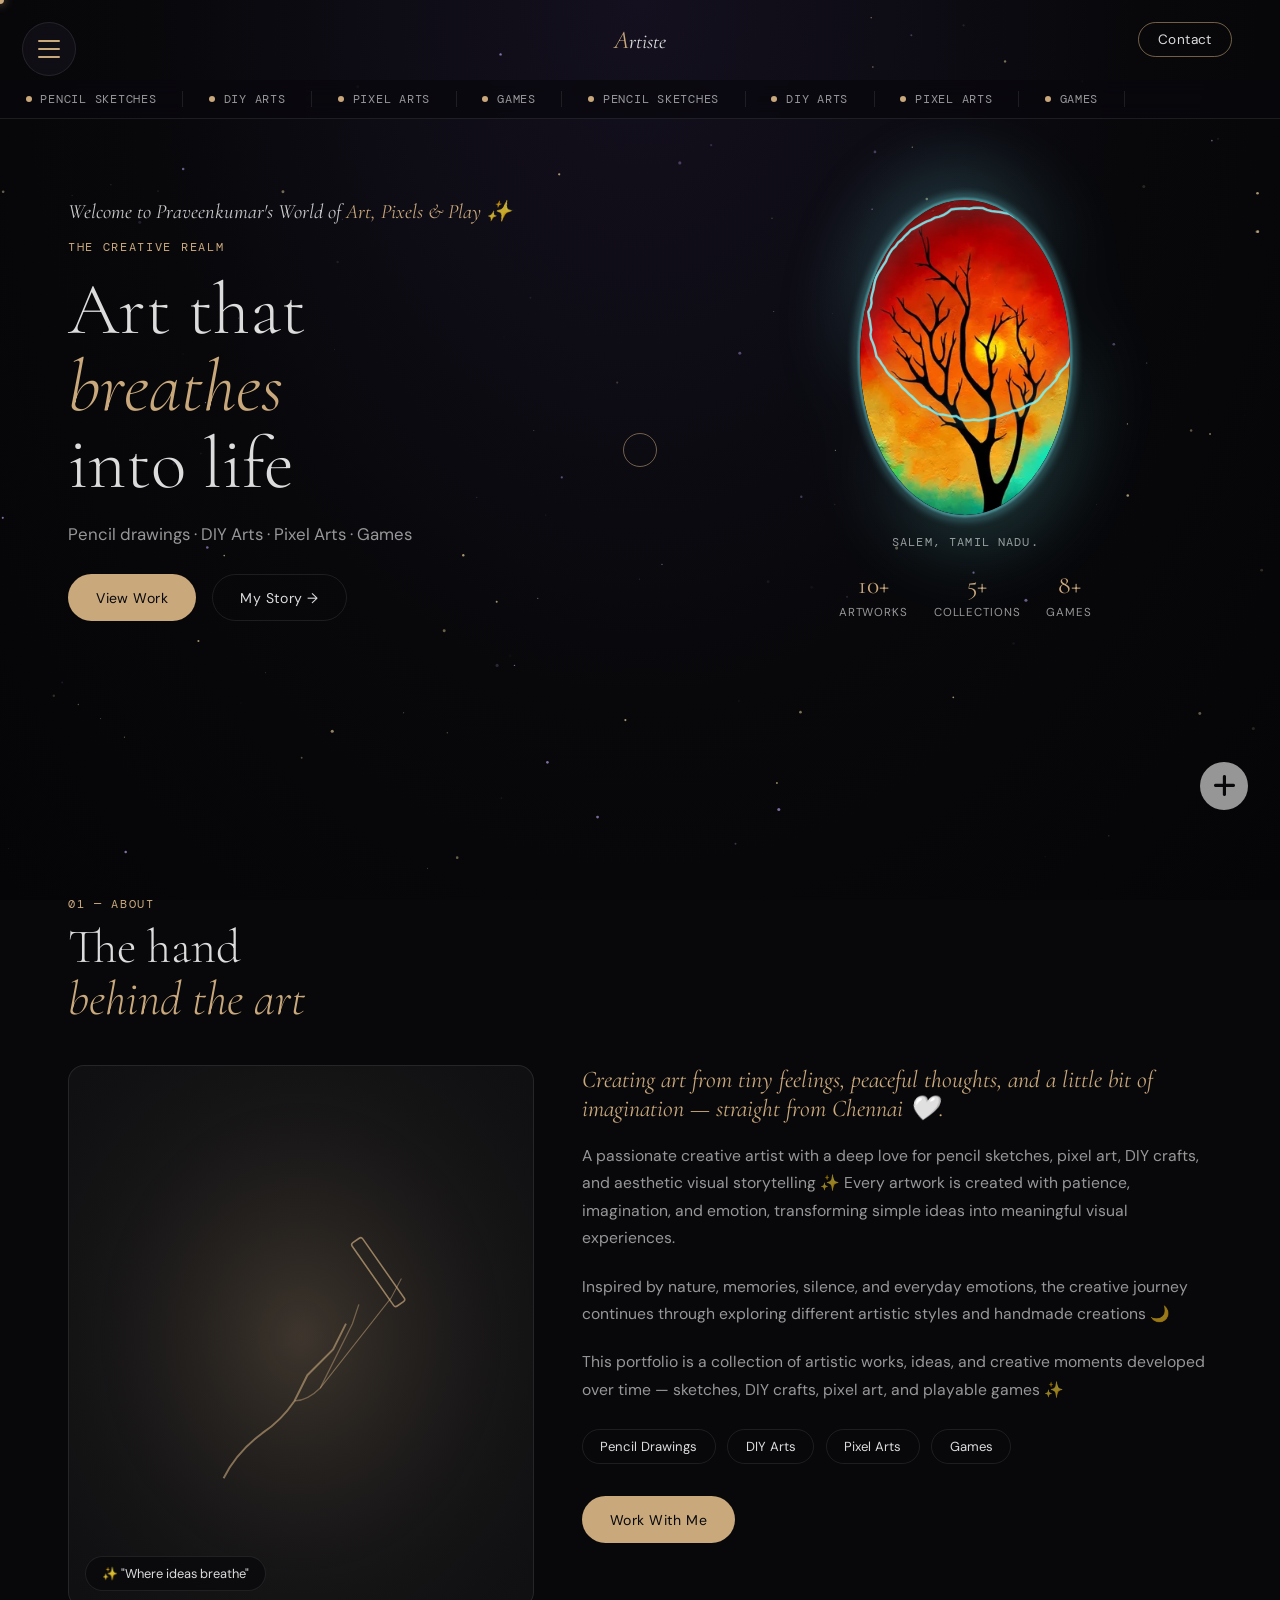
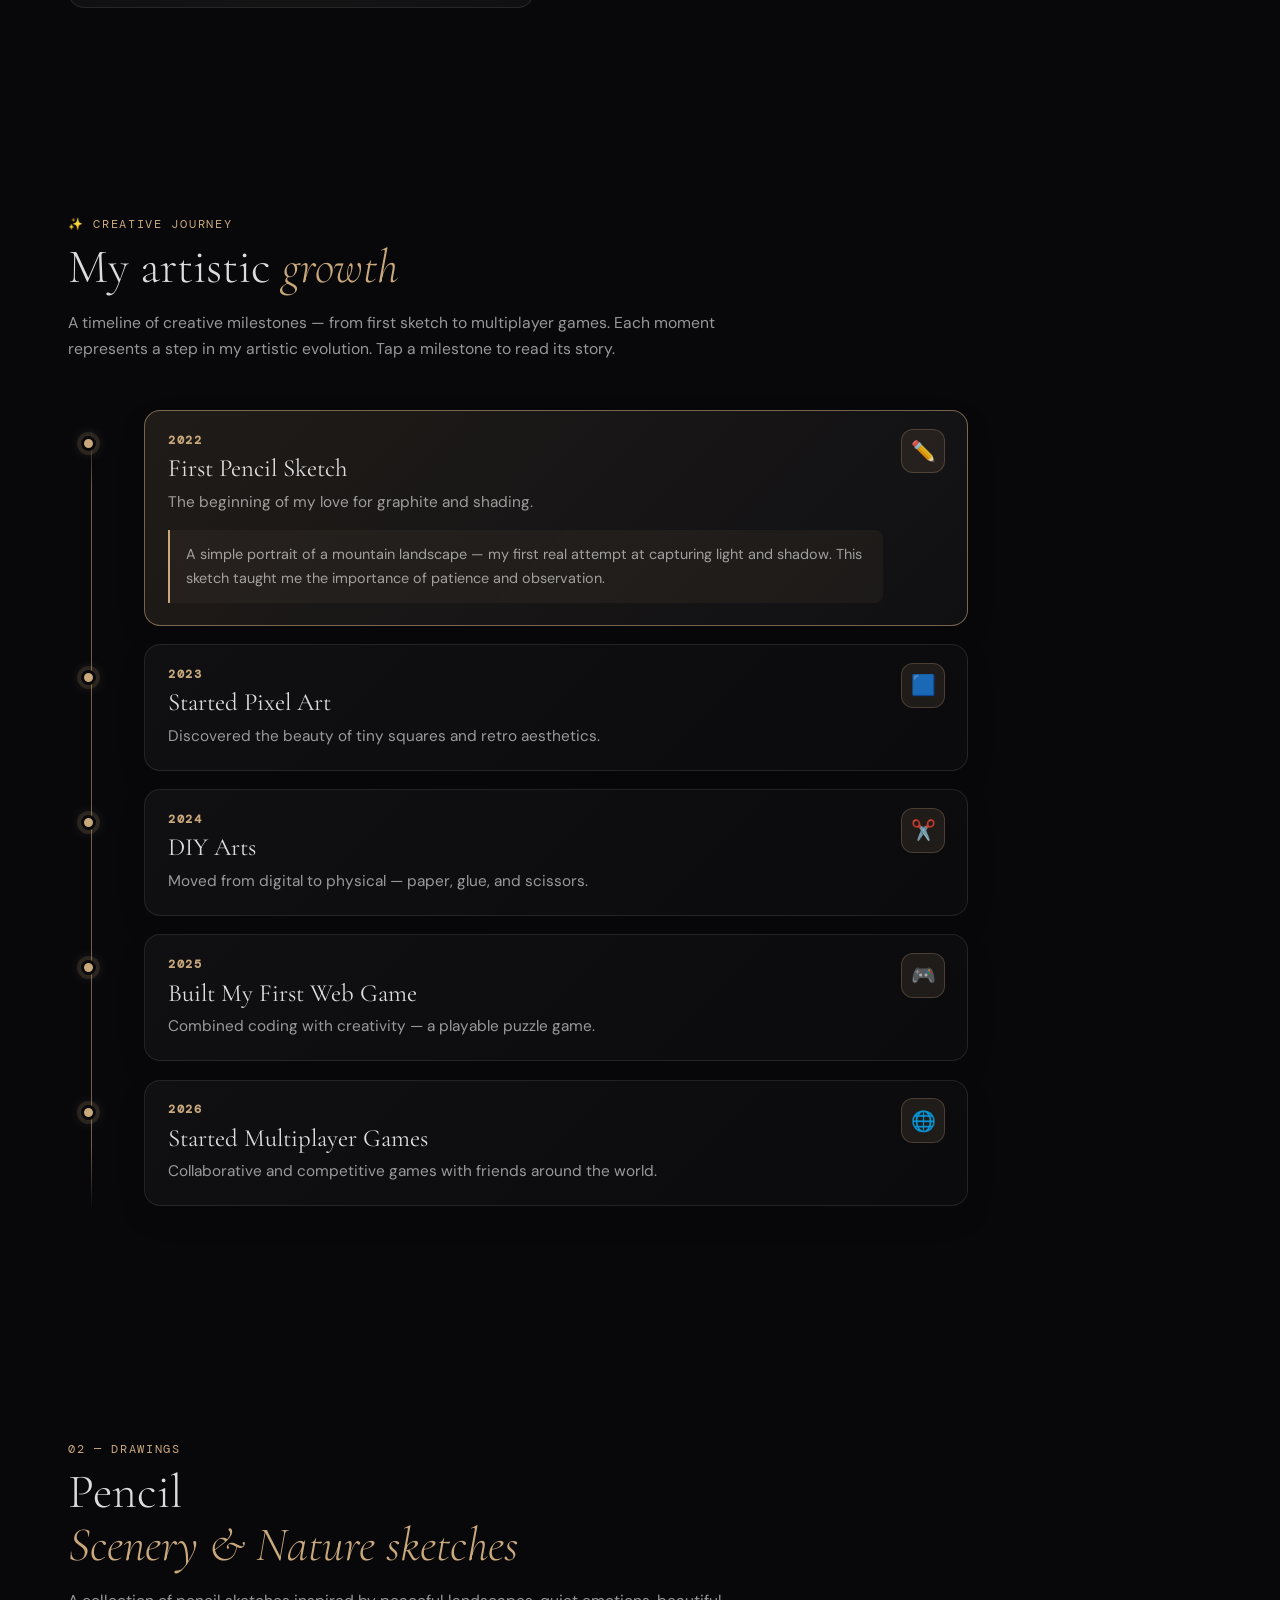
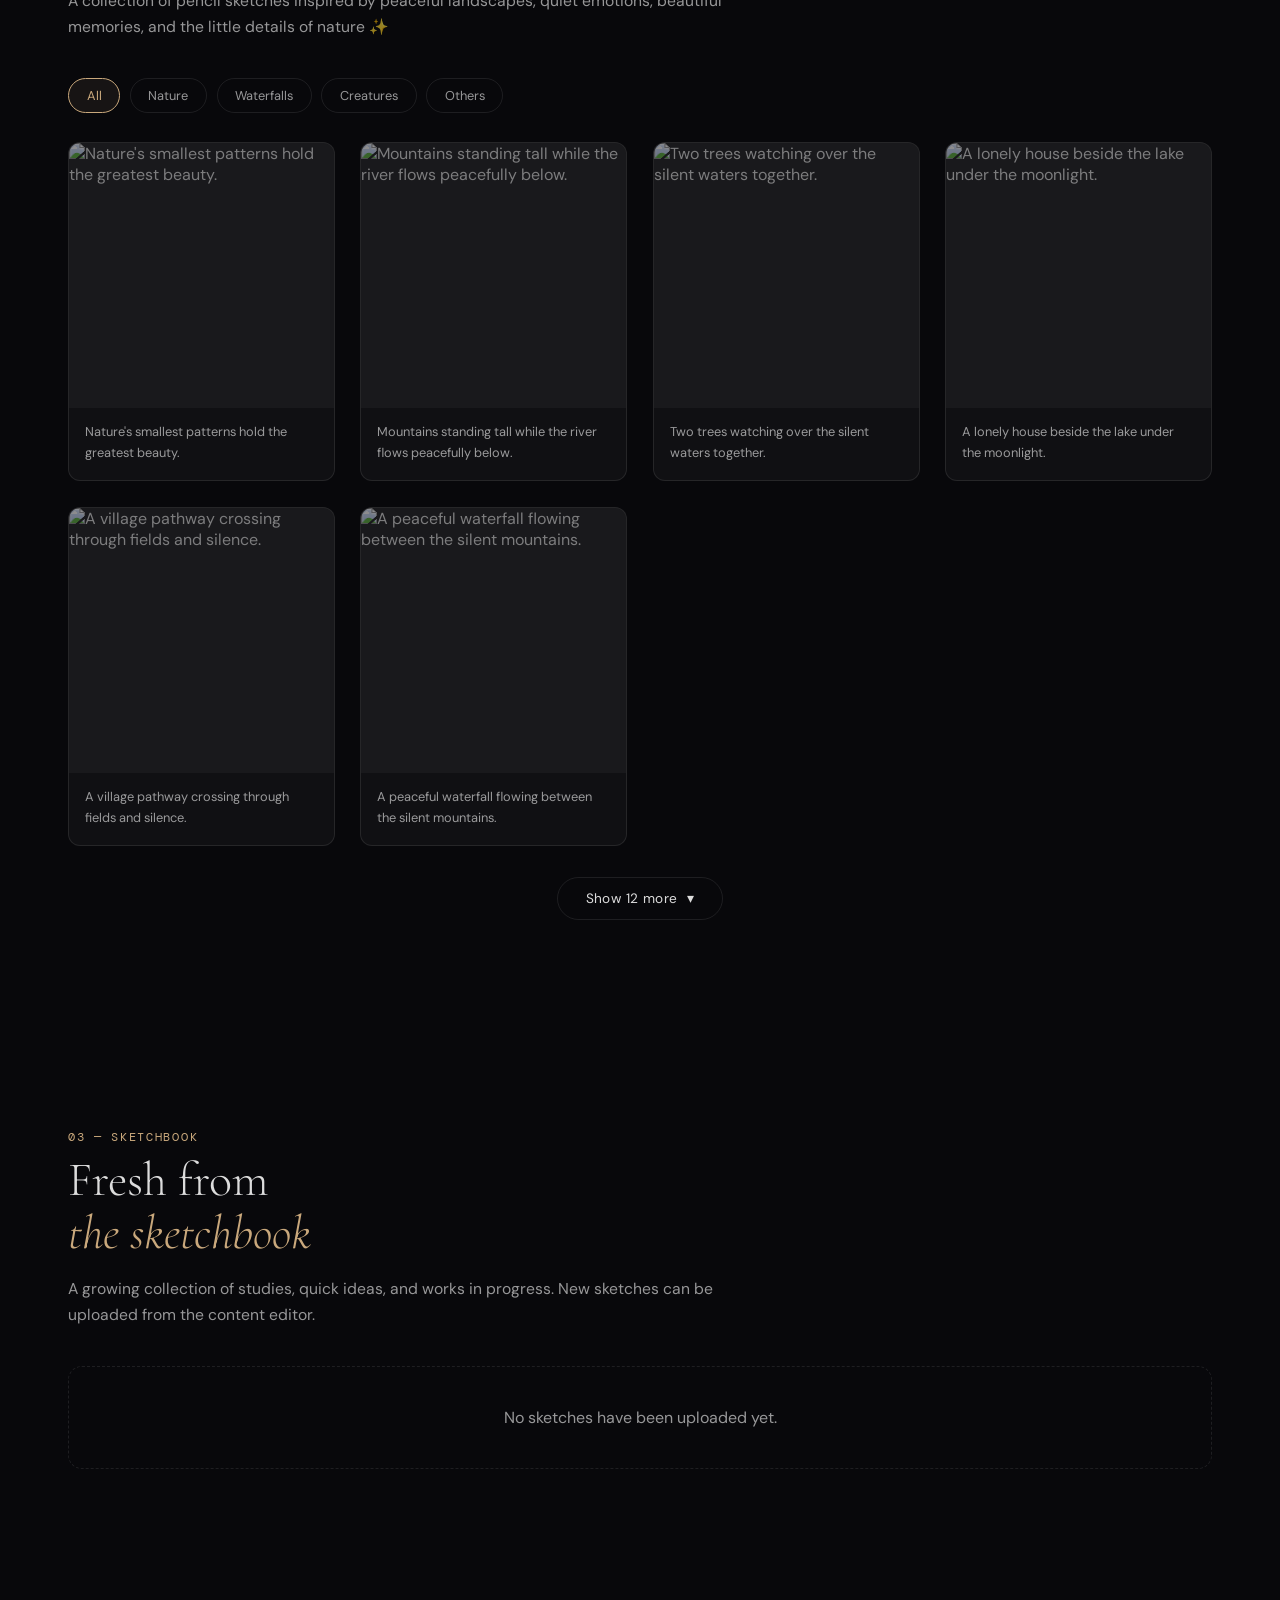
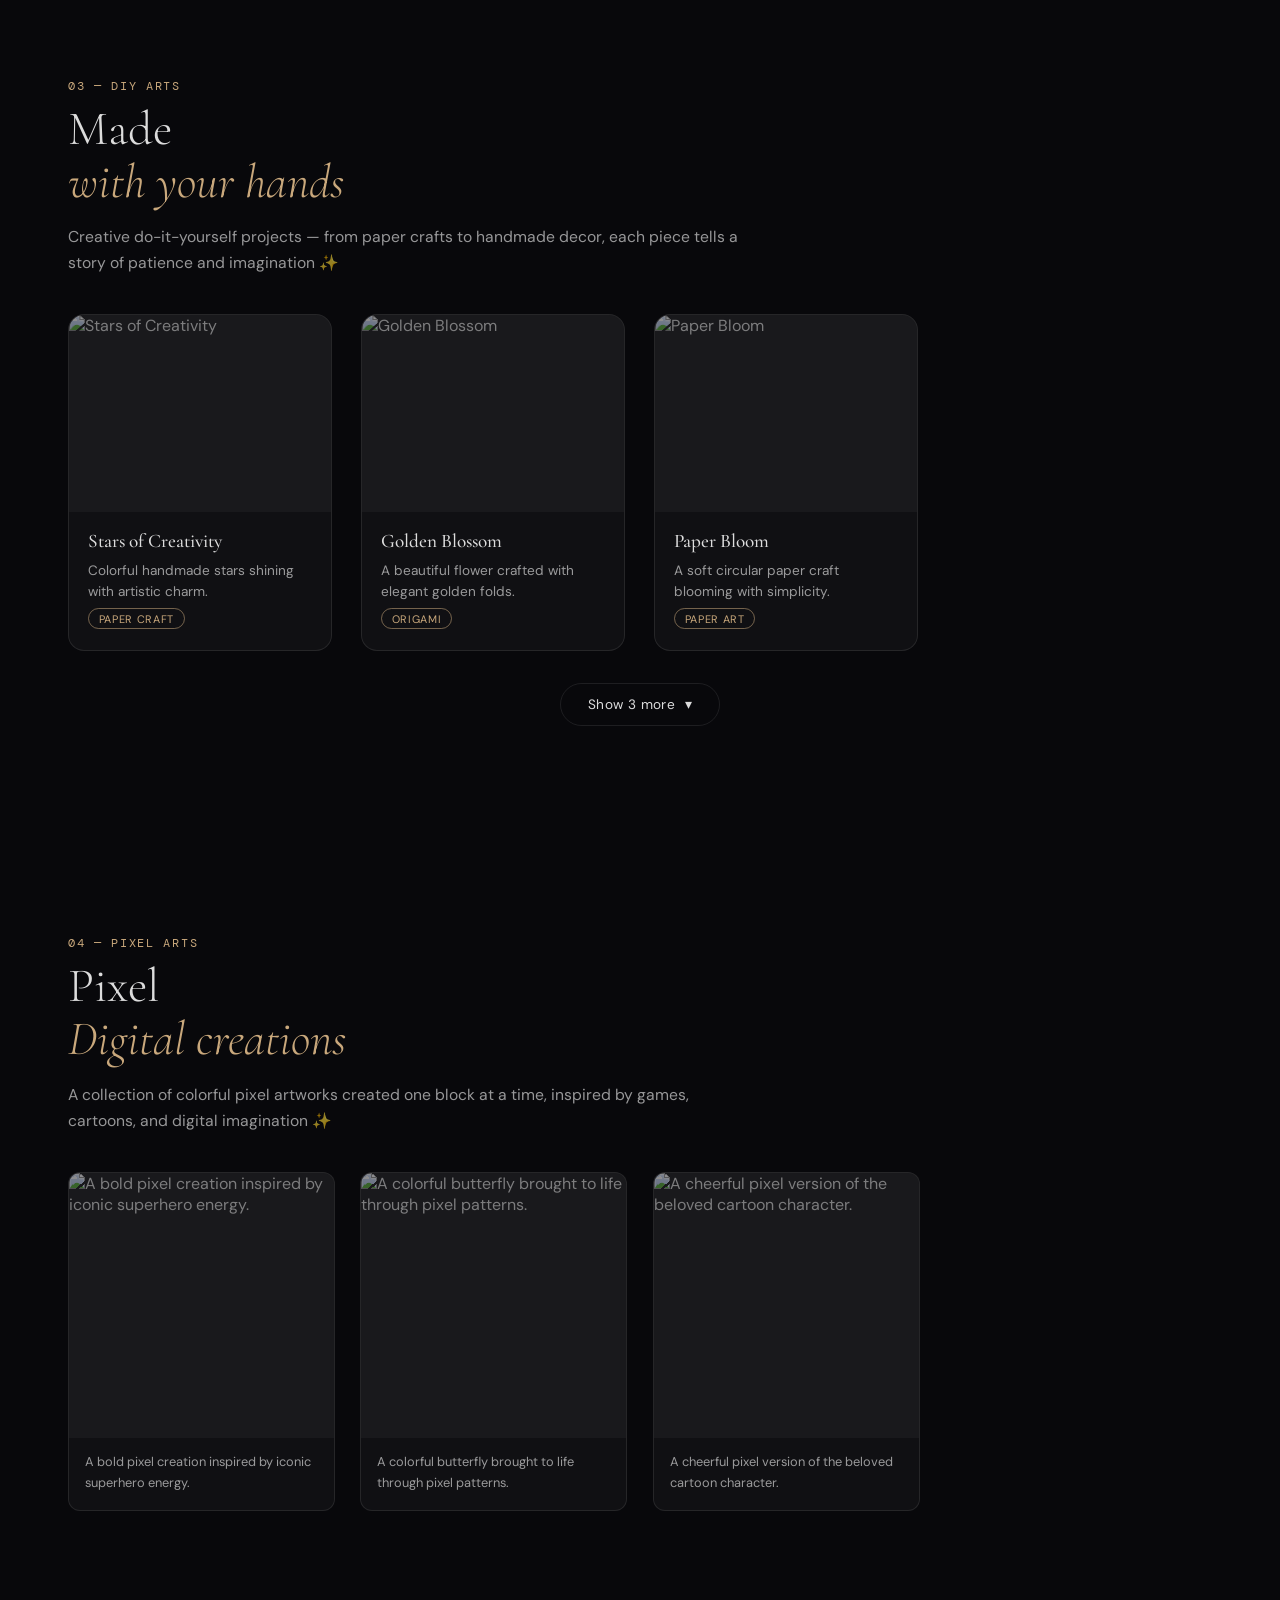
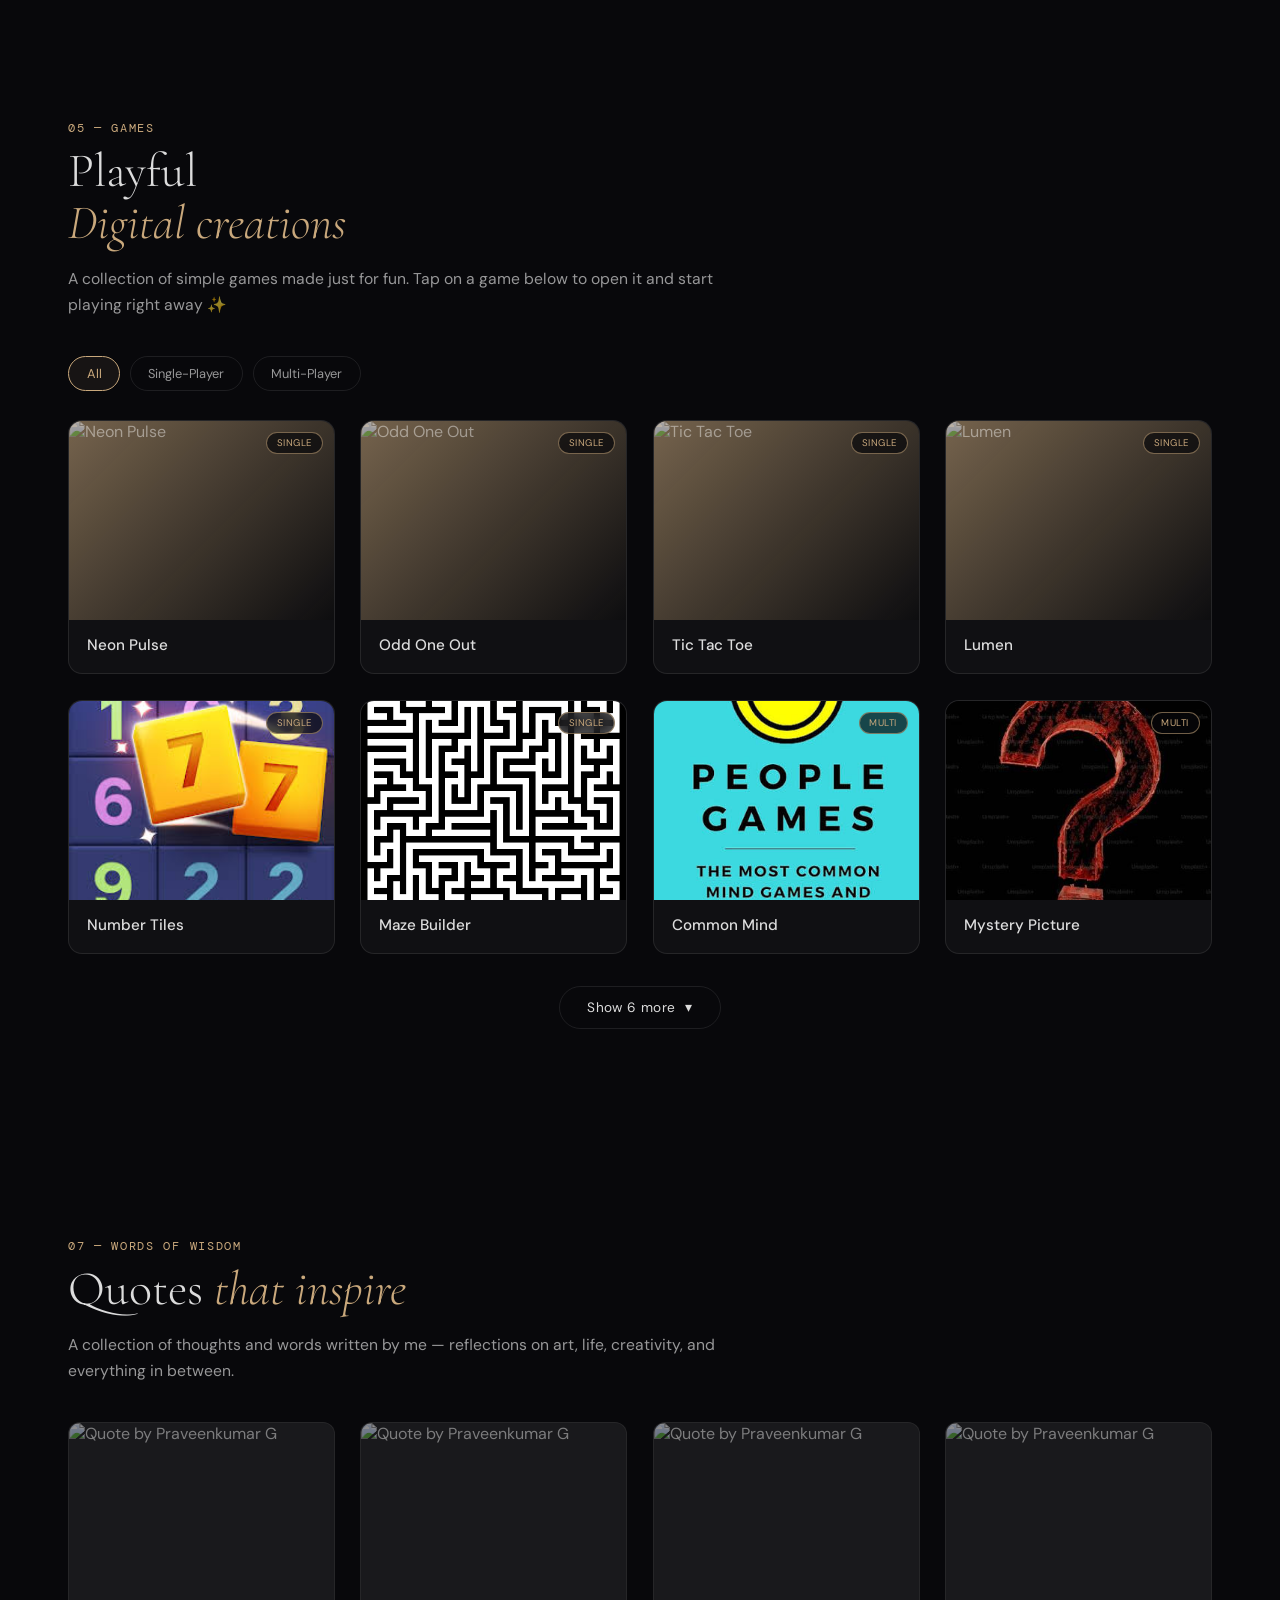
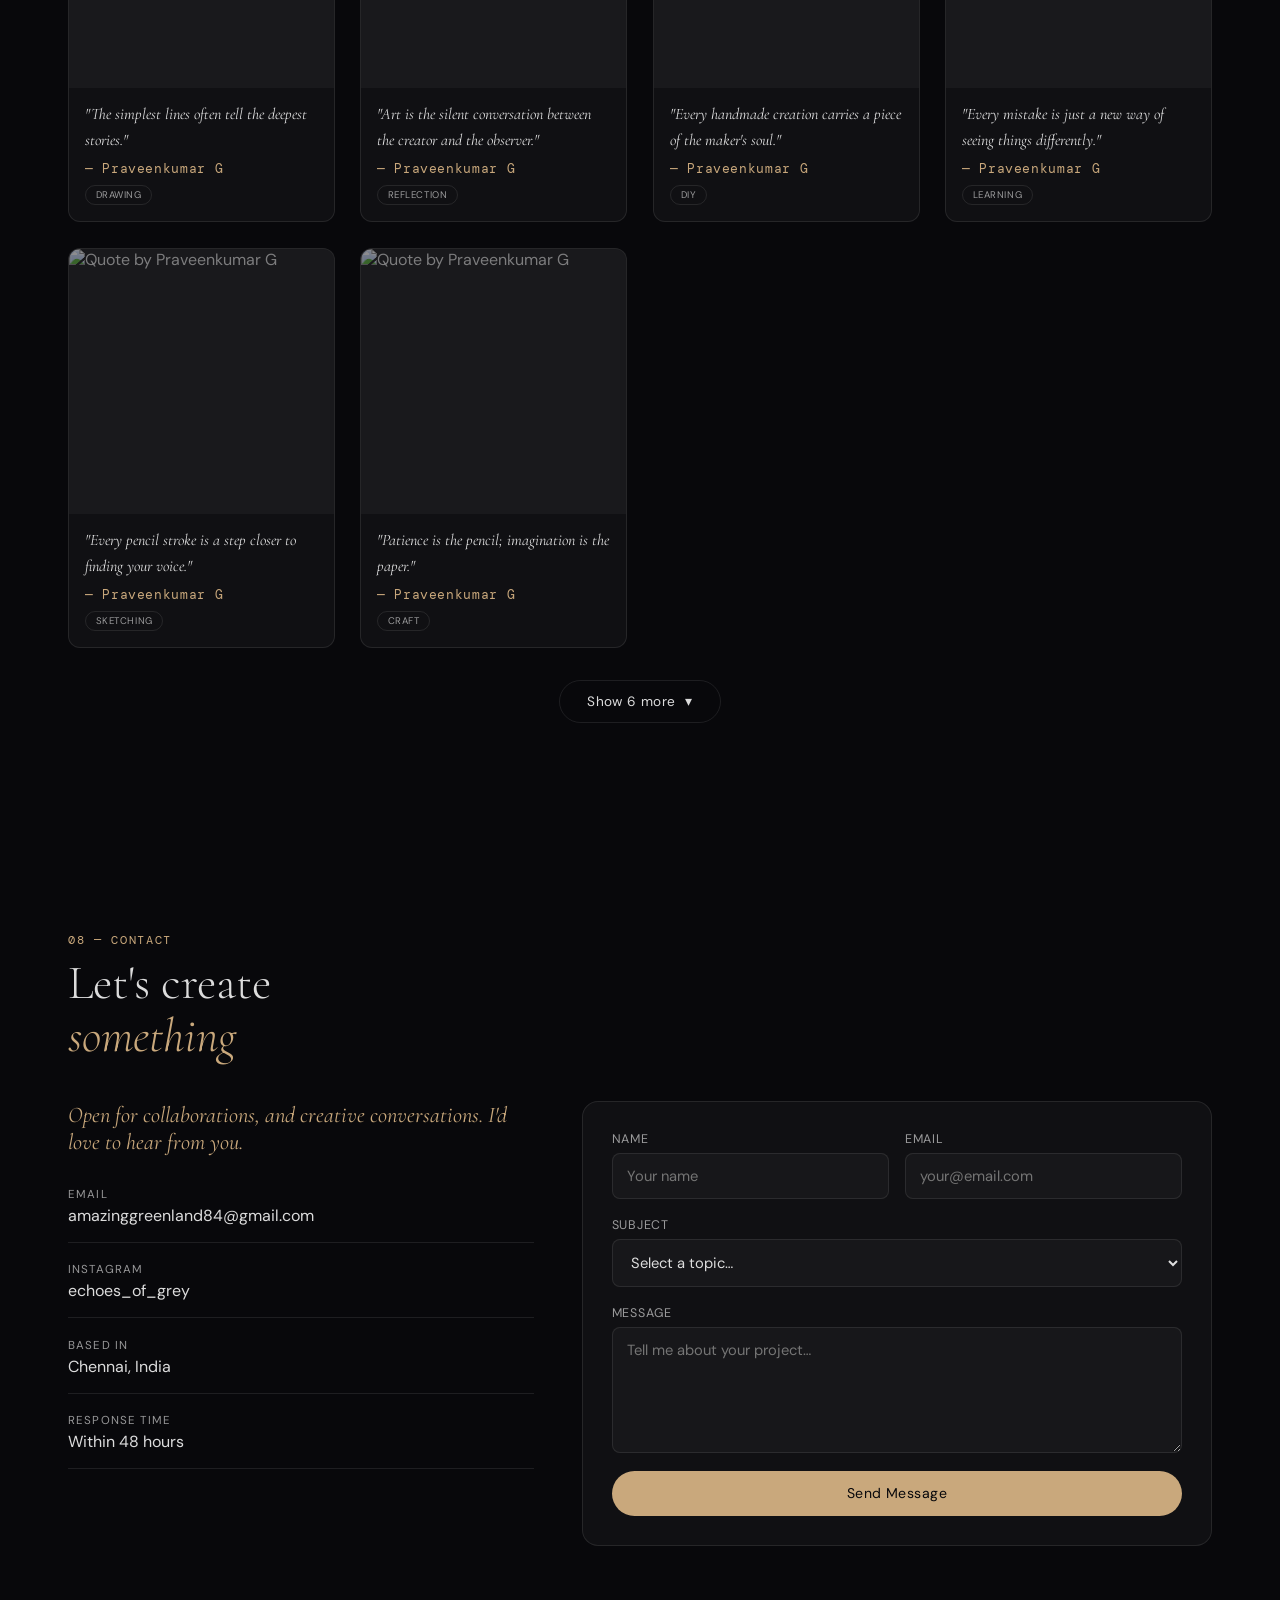
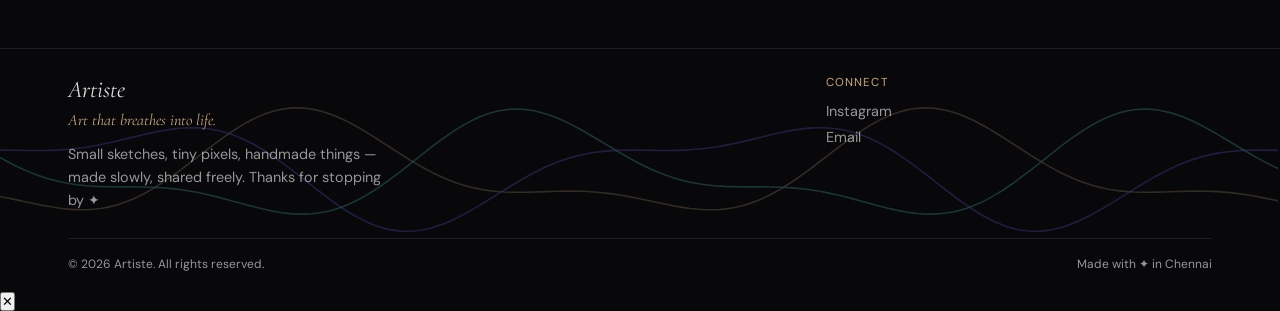
==== praveenkumarg/01/index.html @ 52dd2d54 "Remove apps section and unify portfolio data" ====
﻿<!DOCTYPE html>
<html lang="en">
<head>
    <title>Praveenkumar G | Pencil Sketch Artist & Pixel Art Designer</title>

    <meta name="description"
    content="Praveenkumar G is a growing artist specializing in pencil sketches, pixel art, handmade crafts, templates and wallpaper packs. Explore nature drawings, digital pixel artworks, and playable games & puzzles.">

    <meta name="keywords"
    content="Praveenkumar G, Artist, Pencil Drawing, Pixel Art, Crafts, Art Portfolio,
    Games, Puzzles, pencil sketches, aesthetic art portfolio website,
    pencil sketch artist, nature pencil drawings, pixel art designer,
    handmade paper crafts, digital artist India, freelance sketch artist,
    graphite sketches, pencil art Chennai, Tamil Nadu artist, indie pixel art,
    pixel art games, hand drawn illustrations, portrait sketches,
    craft artist, paper craft designs, art commission artist,
    creative portfolio website, online art gallery, sketch artist for hire,
    digital sketch art, art and craft showcase, illustration portfolio,
    Indian artist portfolio, artist website design, brain puzzles online,
    playable web games, templates, wallpaper packs">

    <meta name="author" content="Praveenkumar G">
    <meta http-equiv="Cache-Control" content="no-cache, no-store, must-revalidate">
    <meta http-equiv="Pragma" content="no-cache">
    <meta http-equiv="Expires" content="0">

    <meta property="og:title" content="Praveenkumar G | Artist Portfolio">
    <meta property="og:description" content="Pencil drawings, handmade crafts, pixel artworks, templates, wallpapers and games.">
    <meta property="og:type" content="website">

    <meta charset="UTF-8" />
    <meta name="viewport" content="width=device-width, initial-scale=1.0" />

    <link rel="preconnect" href="https://fonts.googleapis.com" />
    <link rel="preconnect" href="https://fonts.gstatic.com" crossorigin />
    <link href="https://fonts.googleapis.com/css2?family=Cormorant+Garamond:ital,wght@0,300;0,400;0,600;1,300;1,400&family=DM+Sans:wght@300;400;500;600&family=DM+Mono:wght@300;400&display=swap" rel="stylesheet" />

    <!-- Font Awesome for icons -->
    <link rel="stylesheet" href="https://cdnjs.cloudflare.com/ajax/libs/font-awesome/6.5.1/css/all.min.css" />

    <style>
        /* ══════════════════════════════════════════════════════════
           0. TOKENS - All themes properly defined
        ══════════════════════════════════════════════════════════ */
        :root {
            --gold: #c9a87c;
            --gold-soft: rgba(201, 168, 124, 0.55);
            --violet: #7c6cff;
            --cyan: #5fd9d0;
            --bg: #08080b;
            --bg-panel: rgba(255, 255, 255, 0.035);
            --border: rgba(255, 255, 255, 0.09);
            --text: rgba(255, 255, 255, 0.86);
            --text-dim: rgba(255, 255, 255, 0.58);
            --text-bright: #ffffff;
            --serif: 'Cormorant Garamond', serif;
            --sans: 'DM Sans', sans-serif;
            --mono: 'DM Mono', monospace;
            --radius: 16px;
            --nav-bg: rgba(9, 8, 13, 0.72);
            --preloader-bg: #050507;
            --bubble-bg: rgba(20, 18, 26, 0.7);
            --sidebar-bg: rgba(6, 5, 9, 0.86);
            --settings-bg: rgba(6, 5, 9, 0.92);
            --card-shadow: rgba(0, 0, 0, 0.5);
            --hero-welcome: rgba(255, 255, 255, 0.78);
            --about-chip-bg: rgba(8, 8, 11, 0.75);
            --glow-color: rgba(201, 168, 124, 0.3);
            --accent-gradient: linear-gradient(135deg, var(--gold), var(--cyan));
        }

        /* Theme: Light */
        .theme-light {
            --gold: #b8956a;
            --gold-soft: rgba(184, 149, 106, 0.55);
            --violet: #7c6cff;
            --cyan: #5fd9d0;
            --bg: #f5f0eb;
            --bg-panel: rgba(255, 255, 255, 0.7);
            --border: rgba(0, 0, 0, 0.08);
            --text: rgba(30, 28, 32, 0.92);
            --text-dim: rgba(30, 28, 32, 0.6);
            --text-bright: #1a181c;
            --nav-bg: rgba(245, 240, 235, 0.85);
            --preloader-bg: #f5f0eb;
            --bubble-bg: rgba(245, 240, 235, 0.85);
            --sidebar-bg: rgba(245, 240, 235, 0.95);
            --settings-bg: rgba(245, 240, 235, 0.95);
            --card-shadow: rgba(0, 0, 0, 0.15);
            --hero-welcome: rgba(30, 28, 32, 0.78);
            --about-chip-bg: rgba(255, 255, 255, 0.85);
            --glow-color: rgba(184, 149, 106, 0.3);
            --accent-gradient: linear-gradient(135deg, var(--gold), var(--cyan));
        }

        /* Theme: Forest */
        .theme-forest {
            --gold: #8bc34a;
            --gold-soft: rgba(139, 195, 74, 0.55);
            --violet: #7c6cff;
            --cyan: #5fd9d0;
            --bg: #0f1a12;
            --bg-panel: rgba(255, 255, 255, 0.04);
            --border: rgba(100, 180, 120, 0.15);
            --text: rgba(220, 240, 225, 0.92);
            --text-dim: rgba(180, 220, 190, 0.6);
            --text-bright: #e8f5e9;
            --nav-bg: rgba(15, 26, 18, 0.85);
            --preloader-bg: #0f1a12;
            --bubble-bg: rgba(15, 26, 18, 0.85);
            --sidebar-bg: rgba(15, 26, 18, 0.95);
            --settings-bg: rgba(15, 26, 18, 0.95);
            --card-shadow: rgba(0, 0, 0, 0.5);
            --hero-welcome: rgba(220, 240, 225, 0.78);
            --about-chip-bg: rgba(15, 26, 18, 0.85);
            --glow-color: rgba(139, 195, 74, 0.3);
            --accent-gradient: linear-gradient(135deg, var(--gold), var(--cyan));
        }

        /* Theme: Ocean */
        .theme-ocean {
            --gold: #4dd0e1;
            --gold-soft: rgba(77, 208, 225, 0.55);
            --violet: #7c6cff;
            --cyan: #5fd9d0;
            --bg: #0a0e1a;
            --bg-panel: rgba(255, 255, 255, 0.04);
            --border: rgba(80, 180, 220, 0.15);
            --text: rgba(200, 235, 255, 0.92);
            --text-dim: rgba(150, 210, 240, 0.6);
            --text-bright: #e3f2fd;
            --nav-bg: rgba(10, 14, 26, 0.85);
            --preloader-bg: #0a0e1a;
            --bubble-bg: rgba(10, 14, 26, 0.85);
            --sidebar-bg: rgba(10, 14, 26, 0.95);
            --settings-bg: rgba(10, 14, 26, 0.95);
            --card-shadow: rgba(0, 0, 0, 0.5);
            --hero-welcome: rgba(200, 235, 255, 0.78);
            --about-chip-bg: rgba(10, 14, 26, 0.85);
            --glow-color: rgba(77, 208, 225, 0.3);
            --accent-gradient: linear-gradient(135deg, var(--gold), var(--cyan));
        }

        /* Theme: Sunset */
        .theme-sunset {
            --gold: #ffb74d;
            --gold-soft: rgba(255, 183, 77, 0.55);
            --violet: #7c6cff;
            --cyan: #5fd9d0;
            --bg: #1a0e0a;
            --bg-panel: rgba(255, 255, 255, 0.04);
            --border: rgba(220, 140, 80, 0.2);
            --text: rgba(255, 235, 215, 0.92);
            --text-dim: rgba(255, 200, 170, 0.6);
            --text-bright: #fff3e0;
            --nav-bg: rgba(26, 14, 10, 0.85);
            --preloader-bg: #1a0e0a;
            --bubble-bg: rgba(26, 14, 10, 0.85);
            --sidebar-bg: rgba(26, 14, 10, 0.95);
            --settings-bg: rgba(26, 14, 10, 0.95);
            --card-shadow: rgba(0, 0, 0, 0.5);
            --hero-welcome: rgba(255, 235, 215, 0.78);
            --about-chip-bg: rgba(26, 14, 10, 0.85);
            --glow-color: rgba(255, 183, 77, 0.3);
            --accent-gradient: linear-gradient(135deg, var(--gold), var(--cyan));
        }

        /* Theme: Rose */
        .theme-rose {
            --gold: #e8a0b8;
            --gold-soft: rgba(232, 160, 184, 0.55);
            --violet: #7c6cff;
            --cyan: #5fd9d0;
            --bg: #140a0f;
            --bg-panel: rgba(255, 255, 255, 0.04);
            --border: rgba(200, 120, 160, 0.2);
            --text: rgba(255, 225, 240, 0.92);
            --text-dim: rgba(220, 180, 200, 0.6);
            --text-bright: #fce4ec;
            --nav-bg: rgba(20, 10, 15, 0.85);
            --preloader-bg: #140a0f;
            --bubble-bg: rgba(20, 10, 15, 0.85);
            --sidebar-bg: rgba(20, 10, 15, 0.95);
            --settings-bg: rgba(20, 10, 15, 0.95);
            --card-shadow: rgba(0, 0, 0, 0.5);
            --hero-welcome: rgba(255, 225, 240, 0.78);
            --about-chip-bg: rgba(20, 10, 15, 0.85);
            --glow-color: rgba(232, 160, 184, 0.3);
            --accent-gradient: linear-gradient(135deg, var(--gold), var(--cyan));
        }

        /* Theme: Galaxy */
        .theme-galaxy {
            --gold: #b388ff;
            --gold-soft: rgba(179, 136, 255, 0.55);
            --violet: #7c6cff;
            --cyan: #5fd9d0;
            --bg: #0a0510;
            --bg-panel: rgba(255, 255, 255, 0.03);
            --border: rgba(179, 136, 255, 0.15);
            --text: rgba(230, 210, 255, 0.92);
            --text-dim: rgba(200, 180, 230, 0.6);
            --text-bright: #f0e6ff;
            --nav-bg: rgba(10, 5, 16, 0.85);
            --preloader-bg: #0a0510;
            --bubble-bg: rgba(10, 5, 16, 0.85);
            --sidebar-bg: rgba(10, 5, 16, 0.95);
            --settings-bg: rgba(10, 5, 16, 0.95);
            --card-shadow: rgba(0, 0, 0, 0.5);
            --hero-welcome: rgba(230, 210, 255, 0.78);
            --about-chip-bg: rgba(10, 5, 16, 0.85);
            --glow-color: rgba(179, 136, 255, 0.3);
            --accent-gradient: linear-gradient(135deg, #b388ff, #7c6cff);
        }

        /* Theme: Cyberpunk */
        .theme-cyberpunk {
            --gold: #00f0ff;
            --gold-soft: rgba(0, 240, 255, 0.55);
            --violet: #ff00ff;
            --cyan: #00f0ff;
            --bg: #0a0010;
            --bg-panel: rgba(255, 0, 255, 0.04);
            --border: rgba(0, 240, 255, 0.2);
            --text: rgba(200, 240, 255, 0.92);
            --text-dim: rgba(150, 210, 240, 0.6);
            --text-bright: #00f0ff;
            --nav-bg: rgba(10, 0, 16, 0.85);
            --preloader-bg: #0a0010;
            --bubble-bg: rgba(10, 0, 16, 0.85);
            --sidebar-bg: rgba(10, 0, 16, 0.95);
            --settings-bg: rgba(10, 0, 16, 0.95);
            --card-shadow: rgba(0, 240, 255, 0.2);
            --hero-welcome: rgba(200, 240, 255, 0.78);
            --about-chip-bg: rgba(10, 0, 16, 0.85);
            --glow-color: rgba(0, 240, 255, 0.3);
            --accent-gradient: linear-gradient(135deg, #ff00ff, #00f0ff);
        }

        /* Theme: AMOLED */
        .theme-amoled {
            --gold: #ffffff;
            --gold-soft: rgba(255, 255, 255, 0.4);
            --violet: #7c6cff;
            --cyan: #5fd9d0;
            --bg: #000000;
            --bg-panel: rgba(255, 255, 255, 0.02);
            --border: rgba(255, 255, 255, 0.06);
            --text: rgba(255, 255, 255, 0.92);
            --text-dim: rgba(255, 255, 255, 0.5);
            --text-bright: #ffffff;
            --nav-bg: rgba(0, 0, 0, 0.85);
            --preloader-bg: #000000;
            --bubble-bg: rgba(0, 0, 0, 0.85);
            --sidebar-bg: rgba(0, 0, 0, 0.95);
            --settings-bg: rgba(0, 0, 0, 0.95);
            --card-shadow: rgba(255, 255, 255, 0.05);
            --hero-welcome: rgba(255, 255, 255, 0.78);
            --about-chip-bg: rgba(0, 0, 0, 0.85);
            --glow-color: rgba(255, 255, 255, 0.1);
            --accent-gradient: linear-gradient(135deg, #ffffff, #7c6cff);
        }

        * {
            box-sizing: border-box;
            margin: 0;
            padding: 0;
        }
        html {
            scroll-behavior: smooth;
        }
        body {
            background: var(--bg);
            color: var(--text);
            font-family: var(--sans);
            overflow-x: hidden;
            position: relative;
            min-height: 100vh;
            transition: background 0.6s ease, color 0.6s ease;
        }
        img {
            max-width: 100%;
            display: block;
        }
        a {
            color: inherit;
        }
        .container {
            width: 100%;
            max-width: 1240px;
            margin: 0 auto;
            padding: 0 clamp(1.1rem, 4vw, 3rem);
        }
        .section {
            padding: clamp(3.5rem, 8vw, 7rem) 0;
            position: relative;
            z-index: 2;
        }
        em {
            font-style: italic;
            color: var(--gold);
        }

        /* ══════════════════════════════════════════════════════════
           1. GALAXY BACKGROUND 
        ══════════════════════════════════════════════════════════ */
        #galaxy-bg {
            position: fixed;
            inset: 0;
            width: 100vw;
            height: 100vh;
            z-index: 0;
            pointer-events: none;
            transition: background 0.6s ease;
        }
        #galaxy-bg {
            background: radial-gradient(ellipse at 50% 0%, #14101f 0%, #08080b 55%, #050507 100%);
        }
        .theme-light #galaxy-bg {
            background: radial-gradient(ellipse at 50% 0%, #e8ddd0 0%, #d5c8b8 55%, #c4b8a8 100%);
        }
        .theme-forest #galaxy-bg {
            background: radial-gradient(ellipse at 50% 0%, #0d1f12 0%, #09140c 55%, #050a06 100%);
        }
        .theme-ocean #galaxy-bg {
            background: radial-gradient(ellipse at 50% 0%, #0a1420 0%, #060e18 55%, #03080d 100%);
        }
        .theme-sunset #galaxy-bg {
            background: radial-gradient(ellipse at 50% 0%, #1a0e08 0%, #140a06 55%, #0a0503 100%);
        }
        .theme-rose #galaxy-bg {
            background: radial-gradient(ellipse at 50% 0%, #1a0c14 0%, #120810 55%, #0a0508 100%);
        }
        .theme-galaxy #galaxy-bg {
            background: radial-gradient(ellipse at 50% 0%, #1a0a30 0%, #0a0518 55%, #050010 100%);
        }
        .theme-cyberpunk #galaxy-bg {
            background: radial-gradient(ellipse at 50% 0%, #1a0030 0%, #0a0018 55%, #050010 100%);
        }
        .theme-amoled #galaxy-bg {
            background: #000000;
        }

        /* ══════════════════════════════════════════════════════════
           1b. PRELOADER - Galaxy / Planets / Stars Theme
        ══════════════════════════════════════════════════════════ */
        #preloader {
            position: fixed;
            inset: 0;
            z-index: 100000;
            background: #05030a;
            overflow: hidden;
            display: flex;
            align-items: center;
            justify-content: center;
            flex-direction: column;
            gap: 1.8rem;
            transition: opacity 0.9s ease, visibility 0.9s ease;
        }
        #preloader.hidden {
            opacity: 0;
            visibility: hidden;
            pointer-events: none;
        }

        .preloader-canvas-wrap {
            position: absolute;
            inset: 0;
            z-index: 0;
            display: flex;
            align-items: center;
            justify-content: center;
        }
        #preloaderCanvas {
            width: 100%;
            height: 100%;
            display: block;
        }

        .preloader-scrim {
            position: absolute;
            inset: 0;
            z-index: 1;
            pointer-events: none;
            background: linear-gradient(180deg, rgba(5, 3, 10, 0) 0%, rgba(5, 3, 10, 0.2) 60%, rgba(5, 3, 10, 0.85) 100%);
        }

        .preloader-content {
            position: relative;
            z-index: 2;
            display: flex;
            flex-direction: column;
            align-items: center;
            gap: 1.2rem;
        }
        .preloader-word {
            font-family: var(--serif);
            font-size: clamp(2.2rem, 5vw, 3.8rem);
            font-weight: 300;
            color: var(--text);
            letter-spacing: 0.08em;
            opacity: 0.9;
            text-shadow: 0 0 40px rgba(201, 168, 124, 0.3);
        }
        .preloader-word em {
            color: var(--gold);
            font-style: italic;
        }
        .preloader-bar-track {
            width: 200px;
            height: 2px;
            border-radius: 2px;
            background: rgba(255, 255, 255, 0.06);
            overflow: hidden;
            position: relative;
        }
        .preloader-bar-fill {
            position: absolute;
            inset: 0 auto 0 0;
            width: 0%;
            border-radius: 2px;
            background: linear-gradient(90deg, var(--gold), #e8c99a, var(--violet));
            box-shadow: 0 0 30px var(--glow-color);
            transition: width 0.3s ease;
        }
        .preloader-status {
            font-family: var(--mono);
            font-size: 0.7rem;
            letter-spacing: 0.08em;
            color: rgba(255, 255, 255, 0.4);
            text-align: center;
            min-height: 1.2em;
        }
        .preloader-status .pct {
            color: var(--gold);
        }

        /* ══════════════════════════════════════════════════════════
           2. CUSTOM CURSOR
        ══════════════════════════════════════════════════════════ */
        .cursor,
        .cursor-trail {
            position: fixed;
            top: 0;
            left: 0;
            pointer-events: none !important;
            z-index: 9999;
            will-change: transform;
        }
        .cursor {
            width: 8px;
            height: 8px;
            border-radius: 50%;
            background: var(--gold);
            box-shadow: 0 0 10px 2px var(--glow-color);
            transform: translate(-50%, -50%);
            transition: width .2s, height .2s, background .2s;
        }
        .cursor-trail {
            width: 34px;
            height: 34px;
            border-radius: 50%;
            border: 1px solid var(--gold-soft);
            transform: translate(-50%, -50%);
            transition: width .25s, height .25s, border-color .25s, opacity .25s;
        }
        .cursor.cursor--active {
            width: 12px;
            height: 12px;
            background: var(--text-bright);
        }
        .cursor-trail.cursor--active {
            width: 52px;
            height: 52px;
            border-color: var(--gold);
            background: rgba(201, 168, 124, 0.08);
        }
        @media (hover:none),
        (pointer:coarse) {
            .cursor,
            .cursor-trail {
                display: none !important;
            }
        }

        /* ══════════════════════════════════════════════════════════
           3. BUBBLE MENU (SIDEBAR) - FIXED OVERLAP
        ══════════════════════════════════════════════════════════ */
        .bubble-toggle {
            position: fixed;
            top: 1.4rem;
            left: 1.4rem;
            z-index: 200;
            width: 54px;
            height: 54px;
            border-radius: 50%;
            background: var(--bubble-bg);
            backdrop-filter: blur(10px);
            border: 1px solid var(--border);
            display: flex;
            align-items: center;
            justify-content: center;
            cursor: pointer;
            flex-direction: column;
            gap: 6px;
            transition: transform .3s ease, border-color .3s ease, background 0.5s ease;
        }
        .bubble-toggle:hover {
            transform: scale(1.08);
            border-color: var(--gold-soft);
        }
        .bubble-toggle span {
            width: 22px;
            height: 2px;
            background: var(--gold);
            border-radius: 2px;
            transition: transform .3s ease, opacity .3s ease, background 0.5s ease;
        }
        .bubble-toggle.open span:nth-child(1) {
            transform: translateY(8px) rotate(45deg);
        }
        .bubble-toggle.open span:nth-child(2) {
            opacity: 0;
        }
        .bubble-toggle.open span:nth-child(3) {
            transform: translateY(-8px) rotate(-45deg);
        }

        .bubble-sidebar {
            position: fixed;
            inset: 0;
            z-index: 190;
            background: var(--sidebar-bg);
            backdrop-filter: blur(20px);
            display: flex;
            align-items: center;
            justify-content: center;
            opacity: 0;
            pointer-events: none;
            transition: opacity .4s ease, background 0.5s ease;
        }
        .bubble-sidebar.active {
            opacity: 1;
            pointer-events: auto;
        }

        .bubble-sidebar-inner {
            display: flex;
            flex-direction: column;
            align-items: center;
            gap: 1.8rem;
            padding: 2rem 1.5rem;
            max-width: 500px;
            width: 100%;
            max-height: 90vh;
            overflow-y: auto;
        }

        .bubble-sidebar-brand {
            font-family: var(--serif);
            font-size: 2rem;
            font-weight: 300;
            color: var(--gold);
            letter-spacing: 0.04em;
            border-bottom: 1px solid var(--border);
            padding-bottom: 0.8rem;
            width: 100%;
            text-align: center;
            opacity: 1 !important;
            text-shadow: 0 0 30px rgba(201, 168, 124, 0.15);
            flex-shrink: 0;
        }
        .bubble-sidebar-brand em {
            font-style: italic;
            color: var(--gold);
        }

        .bubble-list {
            list-style: none;
            display: flex;
            flex-direction: column;
            gap: 0.5rem;
            width: 100%;
            padding: 0;
            flex: 1;
        }
        .bubble-list li {
            opacity: 0;
            transform: translateX(-30px) scale(0.92);
            transition: opacity .4s cubic-bezier(.34, 1.56, .64, 1), transform .4s cubic-bezier(.34, 1.56, .64, 1);
        }
        .bubble-sidebar.active .bubble-list li {
            opacity: 1;
            transform: translateX(0) scale(1);
        }
        .bubble-sidebar.active .bubble-list li:nth-child(1) { transition-delay: 0.02s; }
        .bubble-sidebar.active .bubble-list li:nth-child(2) { transition-delay: 0.05s; }
        .bubble-sidebar.active .bubble-list li:nth-child(3) { transition-delay: 0.08s; }
        .bubble-sidebar.active .bubble-list li:nth-child(4) { transition-delay: 0.11s; }
        .bubble-sidebar.active .bubble-list li:nth-child(5) { transition-delay: 0.14s; }
        .bubble-sidebar.active .bubble-list li:nth-child(6) { transition-delay: 0.17s; }
        .bubble-sidebar.active .bubble-list li:nth-child(7) { transition-delay: 0.20s; }
        .bubble-sidebar.active .bubble-list li:nth-child(8) { transition-delay: 0.23s; }
        .bubble-sidebar.active .bubble-list li:nth-child(9) { transition-delay: 0.26s; }
        .bubble-sidebar.active .bubble-list li:nth-child(10) { transition-delay: 0.29s; }
        .bubble-sidebar.active .bubble-list li:nth-child(11) { transition-delay: 0.32s; }

        .bubble-list a {
            font-family: var(--sans);
            font-size: 1.05rem;
            font-weight: 400;
            color: var(--text);
            text-decoration: none;
            padding: 0.6rem 1.2rem;
            border-radius: 12px;
            display: flex;
            align-items: center;
            gap: 0.8rem;
            transition: all .25s ease;
            background: rgba(255, 255, 255, 0.02);
            border: 1px solid transparent;
        }
        .bubble-list a i {
            width: 24px;
            text-align: center;
            color: var(--gold);
            font-size: 1rem;
            transition: color .3s ease;
        }
        .bubble-list a:hover {
            color: var(--bg);
            background: var(--gold);
            border-color: var(--gold);
            transform: translateX(6px);
            box-shadow: 0 8px 30px var(--glow-color);
        }
        .bubble-list a:hover i {
            color: var(--bg);
        }
        .bubble-list a.settings-trigger {
            border-color: var(--gold-soft);
            color: var(--gold);
        }
        .bubble-list a.settings-trigger i {
            color: var(--gold);
        }
        .bubble-list a.settings-trigger:hover {
            color: var(--bg);
            background: var(--gold);
            border-color: var(--gold);
        }
        .bubble-list a.settings-trigger:hover i {
            color: var(--bg);
        }

        .bubble-sidebar-footer {
            font-family: var(--mono);
            font-size: 0.6rem;
            letter-spacing: 0.08em;
            color: var(--text-dim);
            text-transform: uppercase;
            margin-top: 0.3rem;
            opacity: 0.5;
            flex-shrink: 0;
            padding-top: 0.5rem;
            border-top: 1px solid var(--border);
            width: 100%;
            text-align: center;
        }

        /* ══════════════════════════════════════════════════════════
           3b. SETTINGS PANEL - Only Themes
        ══════════════════════════════════════════════════════════ */
        .settings-panel {
            position: fixed;
            inset: 0;
            z-index: 195;
            background: var(--settings-bg);
            backdrop-filter: blur(20px);
            display: flex;
            align-items: center;
            justify-content: center;
            opacity: 0;
            pointer-events: none;
            transition: opacity .4s ease, background 0.5s ease;
            padding: 2rem;
        }
        .settings-panel.active {
            opacity: 1;
            pointer-events: auto;
        }
        .settings-content {
            max-width: 450px;
            width: 100%;
            background: var(--bg-panel);
            border: 1px solid var(--border);
            border-radius: var(--radius);
            padding: 2.5rem;
            position: relative;
            transform: scale(0.95);
            transition: transform .4s ease, background 0.5s ease, border 0.5s ease;
            max-height: 90vh;
            overflow-y: auto;
        }
        .settings-panel.active .settings-content {
            transform: scale(1);
        }
        .settings-close {
            position: absolute;
            top: 1rem;
            right: 1.2rem;
            background: transparent;
            border: none;
            color: var(--text-dim);
            font-size: 1.5rem;
            cursor: pointer;
            transition: color .3s ease;
        }
        .settings-close:hover {
            color: var(--gold);
        }
        .settings-title {
            font-family: var(--serif);
            font-size: 1.8rem;
            font-weight: 300;
            color: var(--gold);
            margin-bottom: 0.5rem;
        }
        .settings-title em {
            font-style: italic;
            color: var(--gold);
        }
        .settings-subtitle {
            color: var(--text-dim);
            font-size: 0.9rem;
            margin-bottom: 1.5rem;
        }
        .theme-options {
            display: grid;
            grid-template-columns: repeat(3, 1fr);
            gap: 0.7rem;
            margin: 1.2rem 0;
        }
        .theme-option {
            padding: 0.7rem 0.4rem;
            border-radius: 10px;
            border: 2px solid var(--border);
            background: var(--bg-panel);
            color: var(--text-dim);
            cursor: pointer;
            text-align: center;
            font-size: 0.75rem;
            font-family: var(--sans);
            transition: all .3s ease, background 0.5s ease, border 0.5s ease, color 0.5s ease;
        }
        .theme-option:hover {
            border-color: var(--gold-soft);
            color: var(--text);
        }
        .theme-option.active {
            border-color: var(--gold);
            color: var(--gold);
            background: rgba(201, 168, 124, 0.08);
        }
        .theme-option .theme-icon {
            display: block;
            font-size: 1.3rem;
            margin-bottom: 0.2rem;
        }
        .theme-option .theme-name {
            font-size: 0.6rem;
            text-transform: uppercase;
            letter-spacing: .06em;
        }
        .settings-divider {
            height: 1px;
            background: var(--border);
            margin: 1rem 0;
            transition: background 0.5s ease;
        }
        .settings-footer {
            display: flex;
            gap: 1rem;
            flex-wrap: wrap;
            align-items: center;
            justify-content: space-between;
            margin-top: 0.5rem;
        }
        .settings-footer span {
            font-size: 0.8rem;
            color: var(--text-dim);
            transition: color 0.5s ease;
        }
        .settings-footer .btn-ghost {
            font-size: 0.8rem;
            padding: 0.4rem 1rem;
        }

        /* ══════════════════════════════════════════════════════════
           4. READING PROGRESS BAR
        ══════════════════════════════════════════════════════════ */
        #progress-bar {
            position: fixed;
            top: 0;
            left: 0;
            height: 3px;
            background: linear-gradient(90deg, var(--gold), var(--violet), var(--cyan));
            z-index: 99999;
            width: 0%;
            transition: width 0.1s ease;
            box-shadow: 0 0 20px var(--glow-color);
        }

        /* ══════════════════════════════════════════════════════════
           5. LOGO LOOP MARQUEE
        ══════════════════════════════════════════════════════════ */
        .logoloop-wrap {
            position: sticky;
            top: 0;
            z-index: 150;
            width: 100%;
            overflow: hidden;
            background: var(--nav-bg);
            backdrop-filter: blur(10px);
            border-bottom: 1px solid var(--border);
            padding: .7rem 0;
            transition: background 0.5s ease, border 0.5s ease;
        }
        .logoloop-track {
            display: flex;
            width: max-content;
            animation: logoloop-scroll 26s linear infinite;
        }
        .logoloop-wrap:hover .logoloop-track {
            animation-play-state: paused;
        }
        .logoloop-item {
            display: flex;
            align-items: center;
            gap: .55rem;
            font-family: var(--mono);
            font-size: .78rem;
            letter-spacing: .06em;
            text-transform: uppercase;
            color: var(--text-dim);
            padding: 0 1.6rem;
            white-space: nowrap;
            border-right: 1px solid var(--border);
            transition: color 0.5s ease, border 0.5s ease;
        }
        .logoloop-item .dot {
            width: 6px;
            height: 6px;
            border-radius: 50%;
            background: var(--gold);
            transition: background 0.5s ease;
        }
        @keyframes logoloop-scroll {
            from {
                transform: translateX(0);
            }
            to {
                transform: translateX(-50%);
            }
        }

        /* ══════════════════════════════════════════════════════════
           6. NAV - Artiste CENTERED
        ══════════════════════════════════════════════════════════ */
        .nav {
            display: grid;
            grid-template-columns: 1fr auto 1fr;
            align-items: center;
            padding: 1.4rem clamp(1.1rem, 4vw, 3rem);
            gap: 0.5rem;
            position: relative;
            z-index: 100;
        }
        .nav-left {
            grid-column: 1;
        }
        .nav-logo {
            grid-column: 2;
            justify-self: center;
            font-family: var(--serif);
            font-size: 1.3rem;
            font-style: italic;
            text-decoration: none;
            color: var(--text);
            transition: color 0.5s ease;
            white-space: nowrap;
        }
        .logo-initial {
            color: var(--gold);
            font-size: 1.6rem;
            transition: color 0.5s ease;
        }
        .nav-right {
            grid-column: 3;
            justify-self: end;
            display: flex;
            align-items: center;
            gap: 0.8rem;
        }
        .nav-link--cta {
            border: 1px solid var(--gold-soft);
            padding: .5rem 1.2rem;
            border-radius: 999px;
            text-decoration: none;
            font-size: .85rem;
            letter-spacing: .03em;
            transition: background .3s ease, color .3s ease, border 0.5s ease, color 0.5s ease;
            color: var(--text);
            white-space: nowrap;
        }
        .nav-link--cta:hover {
            background: var(--gold);
            color: var(--bg);
        }

        /* ══════════════════════════════════════════════════════════
           7. HERO - PROFILE WITH ELECTRIC BORDER
        ══════════════════════════════════════════════════════════ */
        .hero {
            position: relative;
            z-index: 2;
            display: grid;
            grid-template-columns: 1.1fr .9fr;
            gap: 3rem;
            align-items: center;
            padding: clamp(2.5rem, 7vw, 5rem) clamp(1.1rem, 4vw, 3rem) clamp(3rem, 8vw, 6rem);
            max-width: 1240px;
            margin: 0 auto;
        }
        .hero-welcome {
            font-family: var(--serif);
            font-size: clamp(1rem, 1.6vw, 1.3rem);
            font-style: italic;
            color: var(--hero-welcome);
            margin-bottom: .9rem;
            transition: color 0.5s ease;
        }
        .hero-tag {
            font-family: var(--mono);
            font-size: .75rem;
            letter-spacing: .14em;
            text-transform: uppercase;
            color: var(--gold);
            margin-bottom: 1rem;
            transition: color 0.5s ease;
        }
        .hero-title {
            font-family: var(--serif);
            font-weight: 300;
            font-size: clamp(2.6rem, 6.4vw, 4.6rem);
            line-height: 1.05;
            margin-bottom: 1.3rem;
            color: var(--text);
            transition: color 0.5s ease;
        }
        .hero-title-line {
            display: block;
        }
        .hero-title .italic {
            font-style: italic;
            color: var(--gold);
            transition: color 0.5s ease;
        }
        .hero-sub {
            color: var(--text-dim);
            font-size: 1.05rem;
            margin-bottom: 1.8rem;
            transition: color 0.5s ease;
        }
        .hero-actions {
            display: flex;
            gap: 1rem;
            flex-wrap: wrap;
        }
        .btn {
            padding: .85rem 1.7rem;
            border-radius: 999px;
            text-decoration: none;
            font-size: .88rem;
            letter-spacing: .03em;
            transition: transform .25s ease, background .25s ease, color .25s ease, border-color .25s ease;
            display: inline-block;
            cursor: pointer;
            border: 1px solid transparent;
            font-family: var(--sans);
        }
        .btn-primary {
            background: var(--gold);
            color: var(--bg);
            transition: background 0.5s ease, color 0.5s ease;
        }
        .btn-primary:hover {
            transform: translateY(-3px);
            box-shadow: 0 12px 30px var(--glow-color);
        }
        .btn-ghost {
            border-color: var(--border);
            color: var(--text);
            transition: border 0.5s ease, color 0.5s ease;
        }
        .btn-ghost:hover {
            border-color: var(--gold-soft);
            transform: translateY(-3px);
        }
        .btn-full {
            width: 100%;
            text-align: center;
            border: none;
        }

        .hero-visual {
            display: flex;
            flex-direction: column;
            gap: 1.2rem;
            align-items: center;
        }

        /* ── ELECTRIC BORDER (React Bits style) ── */
        .electric-border {
            --eb-color: #7df9ff;
            --eb-light-color: oklch(from var(--eb-color) l c h);
            position: relative;
            border-radius: 50%;
            isolation: isolate;
            width: min(72%, 210px);
            aspect-ratio: 1 / 1;
            overflow: visible;
            flex-shrink: 0;
        }

        .eb-canvas-container {
            position: absolute;
            top: 50%;
            left: 50%;
            transform: translate(-50%, -50%);
            pointer-events: none;
            z-index: 2;
            border-radius: 50%;
            overflow: hidden;
            width: 100%;
            height: 100%;
        }

        .eb-canvas {
            display: block;
            border-radius: 50%;
            width: 100%;
            height: 100%;
        }

        .eb-content {
            position: relative;
            border-radius: 50%;
            z-index: 1;
            width: 100%;
            height: 100%;
            overflow: hidden;
            background: #111;
        }

        .eb-content img {
            width: 100%;
            height: 100%;
            object-fit: cover;
            border-radius: 50%;
            display: block;
        }

        .eb-layers {
            position: absolute;
            inset: 0;
            border-radius: 50%;
            pointer-events: none;
            z-index: 0;
        }

        .eb-glow-1,
        .eb-glow-2,
        .eb-background-glow {
            position: absolute;
            inset: 0;
            border-radius: 50%;
            pointer-events: none;
            box-sizing: border-box;
        }

        .eb-glow-1 {
            border: 2px solid oklch(from var(--eb-color) l c h / 0.6);
            filter: blur(1px);
            inset: -2px;
        }

        .eb-glow-2 {
            border: 2px solid var(--eb-color);
            filter: blur(4px);
            inset: -4px;
        }

        .eb-background-glow {
            z-index: -1;
            transform: scale(1.12);
            filter: blur(32px);
            opacity: 0.3;
            background: linear-gradient(-30deg, var(--eb-color), transparent, var(--eb-color));
            inset: -12px;
        }

        .hero-frame-label {
            font-family: var(--mono);
            font-size: .72rem;
            letter-spacing: .1em;
            text-transform: uppercase;
            color: var(--text-dim);
            transition: color 0.5s ease;
        }
        .hero-stat-stack {
            display: flex;
            gap: 1.6rem;
            flex-wrap: wrap;
            justify-content: center;
        }
        .hero-stat {
            text-align: center;
        }
        .stat-num {
            display: block;
            font-family: var(--serif);
            font-size: 1.6rem;
            color: var(--gold);
            transition: color 0.5s ease;
        }
        .stat-label {
            font-size: .72rem;
            text-transform: uppercase;
            letter-spacing: .08em;
            color: var(--text-dim);
            transition: color 0.5s ease;
        }
        .hero-scroll-hint {
            display: flex;
            flex-direction: column;
            align-items: center;
            gap: .5rem;
            max-width: 1240px;
            margin: 0 auto;
            padding-bottom: 1rem;
            font-size: .7rem;
            letter-spacing: .1em;
            text-transform: uppercase;
            color: var(--text-dim);
            transition: color 0.5s ease;
        }
        .scroll-line {
            width: 1px;
            height: 34px;
            background: linear-gradient(var(--gold), transparent);
            animation: scrollhint 1.8s ease-in-out infinite;
            transition: background 0.5s ease;
        }
        @keyframes scrollhint {
            0%,
            100% {
                opacity: .2;
            }
            50% {
                opacity: 1;
            }
        }

        /* ══════════════════════════════════════════════════════════
           8. SECTION HEADERS
        ══════════════════════════════════════════════════════════ */
        .section-header {
            margin-bottom: 2.4rem;
            max-width: 680px;
        }
        .section-tag {
            font-family: var(--mono);
            font-size: .75rem;
            letter-spacing: .14em;
            text-transform: uppercase;
            color: var(--gold);
            transition: color 0.5s ease;
        }
        .section-title {
            font-family: var(--serif);
            font-weight: 300;
            font-size: clamp(2rem, 4.6vw, 3rem);
            line-height: 1.1;
            margin: .5rem 0 1rem;
            color: var(--text);
            transition: color 0.5s ease;
        }
        .section-desc {
            color: var(--text-dim);
            font-size: .98rem;
            line-height: 1.65;
            transition: color 0.5s ease;
        }

        /* ══════════════════════════════════════════════════════════
           9. ABOUT
        ══════════════════════════════════════════════════════════ */
        .about-grid {
            display: grid;
            grid-template-columns: .85fr 1.15fr;
            gap: 3rem;
            align-items: start;
        }
        .about-img-wrap {
            position: relative;
            border-radius: var(--radius);
            overflow: hidden;
            border: 1px solid var(--border);
            background: var(--bg-panel);
            transition: border 0.5s ease, background 0.5s ease;
        }
        .about-tag-chip {
            position: absolute;
            bottom: 1rem;
            left: 1rem;
            background: var(--about-chip-bg);
            backdrop-filter: blur(6px);
            padding: .5rem 1rem;
            border-radius: 999px;
            font-size: .8rem;
            border: 1px solid var(--border);
            color: var(--text);
            transition: background 0.5s ease, border 0.5s ease, color 0.5s ease;
        }
        .about-lead {
            font-family: var(--serif);
            font-size: 1.5rem;
            font-style: italic;
            color: var(--gold);
            margin-bottom: 1.2rem;
            transition: color 0.5s ease;
        }
        .about-body {
            color: var(--text-dim);
            line-height: 1.75;
            font-size: .98rem;
            transition: color 0.5s ease;
        }
        .about-skills {
            display: flex;
            flex-wrap: wrap;
            gap: .7rem;
            margin-top: 1.6rem;
        }
        .skill-pill {
            border: 1px solid var(--border);
            padding: .5rem 1.1rem;
            border-radius: 999px;
            font-size: .82rem;
            color: var(--text);
            transition: border 0.5s ease, color 0.5s ease;
        }

        /* ══════════════════════════════════════════════════════════
           10. EXPANDABLE GRID SYSTEM
        ══════════════════════════════════════════════════════════ */
        .expandable {
            position: relative;
        }
        .grid-item-hidden {
            display: none !important;
        }
        .expand-toggle {
            margin: 2rem auto 0;
            display: flex;
            align-items: center;
            gap: .6rem;
            justify-content: center;
            background: transparent;
            border: 1px solid var(--border);
            color: var(--text);
            padding: .75rem 1.7rem;
            border-radius: 999px;
            cursor: pointer;
            font-family: var(--sans);
            font-size: .85rem;
            letter-spacing: .03em;
            transition: border-color .3s ease, background .3s ease, transform .3s ease, border 0.5s ease, color 0.5s ease;
        }
        .expand-toggle:hover {
            border-color: var(--gold-soft);
            background: rgba(201, 168, 124, 0.08);
            transform: translateY(-2px);
        }
        .expand-toggle .chev {
            transition: transform .3s ease;
            display: inline-block;
        }
        .expand-toggle.is-open .chev {
            transform: rotate(180deg);
        }

        /* ══════════════════════════════════════════════════════════
           11. GALLERY CARDS with Loading Animation (Blur-up)
        ══════════════════════════════════════════════════════════ */
        .gallery-filters {
            display: flex;
            flex-wrap: wrap;
            gap: .6rem;
            margin-bottom: 1.8rem;
        }
        .filter-btn {
            background: transparent;
            border: 1px solid var(--border);
            color: var(--text-dim);
            padding: .5rem 1.1rem;
            border-radius: 999px;
            font-size: .8rem;
            cursor: pointer;
            transition: all .25s ease, border 0.5s ease, color 0.5s ease;
            font-family: var(--sans);
        }
        .filter-btn.active,
        .filter-btn:hover {
            border-color: var(--gold);
            color: var(--gold);
            background: rgba(201, 168, 124, .08);
        }

        .gallery-grid {
            display: grid;
            grid-template-columns: repeat(auto-fill, minmax(230px, 1fr));
            gap: 1.6rem;
        }

        .gallery-card {
            background: var(--bg-panel);
            border: 1px solid var(--border);
            border-radius: 12px;
            overflow: hidden;
            display: flex;
            flex-direction: column;
            transition: box-shadow .3s ease, border-color .3s ease, background 0.5s ease, border 0.5s ease;
            transform-style: preserve-3d;
            will-change: transform;
            cursor: pointer;
            position: relative;
        }
        .gallery-card:hover {
            box-shadow: 0 20px 46px var(--card-shadow);
            border-color: var(--gold-soft);
        }
        .gallery-card-inner {
            display: flex;
            flex-direction: column;
            height: 100%;
        }
        .gallery-img-wrap {
            position: relative;
            overflow: hidden;
            width: 100%;
            flex-shrink: 0;
            aspect-ratio: 1/1;
            background: var(--bg-panel);
        }
        .gallery-img-wrap img {
            width: 100%;
            height: 100%;
            object-fit: cover;
            display: block;
            transition: transform .5s ease, filter 0.6s ease, opacity 0.6s ease;
            filter: blur(12px) brightness(0.6);
            opacity: 0;
            transform: scale(1.02);
        }
        .gallery-img-wrap img.loaded {
            filter: blur(0) brightness(1);
            opacity: 1;
            transform: scale(1);
        }
        .gallery-card:hover .gallery-img-wrap img.loaded {
            transform: scale(1.06);
        }
        .gallery-overlay {
            position: absolute;
            inset: 0;
            background: rgba(0, 0, 0, .38);
            display: flex;
            align-items: center;
            justify-content: center;
            opacity: 0;
            transition: opacity .25s ease;
            pointer-events: none;
        }
        .gallery-img-wrap:hover .gallery-overlay {
            opacity: 1;
        }
        .gallery-zoom {
            font-size: 1.4rem;
            color: #fff;
            background: rgba(255, 255, 255, .14);
            border-radius: 50%;
            width: 44px;
            height: 44px;
            display: flex;
            align-items: center;
            justify-content: center;
            backdrop-filter: blur(6px);
            border: 1px solid rgba(255, 255, 255, .25);
        }
        .gallery-meta {
            padding: .9rem 1rem 1.05rem;
        }
        .gallery-title,
        .gallery-desc {
            font-size: .8rem;
            line-height: 1.6;
            color: var(--text-dim);
            font-weight: 400;
            transition: color 0.5s ease;
        }

        /* Card action buttons (edit/delete) - only show when authenticated */
        .card-actions {
            position: absolute;
            top: 8px;
            right: 8px;
            display: flex;
            gap: 6px;
            opacity: 0;
            transition: opacity .3s ease;
            z-index: 5;
        }
        .gallery-card:hover .card-actions,
        .diy-card:hover .card-actions,
        .quote-card:hover .card-actions,
        .play-card:hover .card-actions,
        .app-card:hover .card-actions {
            opacity: 1;
        }
        /* When authenticated, always show on all devices */
        body.authenticated .card-actions {
            opacity: 1 !important;
        }
        @media (max-width:768px) {
            /* Mobile browsers struggle when several canvases and filters animate together. */
            #galaxy-bg,
            #strands-canvas,
            .cursor,
            .cursor-trail {
                display: none !important;
            }
            .orb,
            .hero-scroll-hint,
            .logoloop-track {
                animation: none !important;
            }
            .gallery-card:hover,
            .diy-card:hover,
            .quote-card:hover,
            .play-card:hover,
            .app-card:hover {
                transform: none !important;
            }
            body.authenticated .card-actions {
                opacity: 1 !important;
                display: flex !important;
            }
        }

        .card-actions button {
            width: 32px;
            height: 32px;
            border-radius: 50%;
            border: none;
            background: rgba(0, 0, 0, 0.7);
            backdrop-filter: blur(6px);
            color: #fff;
            cursor: pointer;
            font-size: 12px;
            display: flex;
            align-items: center;
            justify-content: center;
            transition: background .2s ease, transform .2s ease;
        }
        .card-actions button:hover {
            transform: scale(1.1);
        }
        .card-actions .btn-edit:hover {
            background: rgba(201, 168, 124, 0.8);
        }
        .card-actions .btn-delete:hover {
            background: rgba(255, 70, 70, 0.8);
        }
        .card-actions .btn-edit i,
        .card-actions .btn-delete i {
            font-size: 12px;
        }
        .card-actions.hidden {
            display: none !important;
        }
        body.authenticated .card-actions.hidden {
            display: flex !important;
        }

        /* ══════════════════════════════════════════════════════════
           12. DIY ARTS with Loading Animation
        ══════════════════════════════════════════════════════════ */
        .diy-grid {
            display: grid;
            grid-template-columns: repeat(auto-fill, minmax(240px, 1fr));
            gap: 1.8rem;
        }

        .diy-card {
            background: var(--bg-panel);
            border: 1px solid var(--border);
            border-radius: var(--radius);
            overflow: hidden;
            transition: box-shadow .3s ease, background 0.5s ease, border 0.5s ease;
            transform-style: preserve-3d;
            will-change: transform;
            cursor: pointer;
            position: relative;
        }
        .diy-card:hover {
            box-shadow: 0 20px 46px var(--card-shadow);
        }
        .diy-img-wrap {
            position: relative;
            overflow: hidden;
            aspect-ratio: 4/3;
            background: var(--bg-panel);
        }
        .diy-img-wrap img {
            width: 100%;
            height: 100%;
            object-fit: cover;
            transition: transform .5s ease, filter 0.6s ease, opacity 0.6s ease;
            filter: blur(12px) brightness(0.6);
            opacity: 0;
            transform: scale(1.02);
        }
        .diy-img-wrap img.loaded {
            filter: blur(0) brightness(1);
            opacity: 1;
            transform: scale(1);
        }
        .diy-card:hover .diy-img-wrap img.loaded {
            transform: scale(1.06);
        }
        .diy-info {
            padding: 1.1rem 1.2rem 1.3rem;
        }
        .diy-info h3 {
            font-family: var(--serif);
            font-size: 1.2rem;
            font-weight: 500;
            margin-bottom: .4rem;
            color: var(--text);
            transition: color 0.5s ease;
        }
        .diy-info p {
            font-size: .85rem;
            color: var(--text-dim);
            line-height: 1.55;
            transition: color 0.5s ease;
        }
        .diy-tag {
            display: inline-block;
            margin-top: .4rem;
            font-size: .68rem;
            text-transform: uppercase;
            letter-spacing: .06em;
            color: var(--gold);
            border: 1px solid var(--gold-soft);
            padding: .15rem .6rem;
            border-radius: 999px;
            transition: color 0.5s ease, border 0.5s ease;
        }

        /* ══════════════════════════════════════════════════════════
           13. QUOTES SECTION with Loading Animation
        ══════════════════════════════════════════════════════════ */
        .quotes-grid {
            display: grid;
            grid-template-columns: repeat(auto-fill, minmax(230px, 1fr));
            gap: 1.6rem;
        }

        .quote-card {
            background: var(--bg-panel);
            border: 1px solid var(--border);
            border-radius: 12px;
            overflow: hidden;
            display: flex;
            flex-direction: column;
            transition: box-shadow .3s ease, border-color .3s ease, background 0.5s ease, border 0.5s ease;
            transform-style: preserve-3d;
            will-change: transform;
            cursor: pointer;
            position: relative;
        }
        .quote-card:hover {
            box-shadow: 0 20px 46px var(--card-shadow);
            border-color: var(--gold-soft);
        }
        .quote-img-wrap {
            position: relative;
            overflow: hidden;
            width: 100%;
            aspect-ratio: 1/1;
            background: var(--bg-panel);
        }
        .quote-img-wrap img {
            width: 100%;
            height: 100%;
            object-fit: cover;
            transition: transform .5s ease, filter 0.6s ease, opacity 0.6s ease;
            filter: blur(12px) brightness(0.6);
            opacity: 0;
            transform: scale(1.02);
        }
        .quote-img-wrap img.loaded {
            filter: blur(0) brightness(1);
            opacity: 1;
            transform: scale(1);
        }
        .quote-card:hover .quote-img-wrap img.loaded {
            transform: scale(1.06);
        }
        .quote-overlay {
            position: absolute;
            inset: 0;
            background: rgba(0, 0, 0, .38);
            display: flex;
            align-items: center;
            justify-content: center;
            opacity: 0;
            transition: opacity .25s ease;
            pointer-events: none;
        }
        .quote-img-wrap:hover .quote-overlay {
            opacity: 1;
        }
        .quote-meta {
            padding: .9rem 1rem 1.05rem;
        }
        .quote-text {
            font-family: var(--serif);
            font-size: 1rem;
            line-height: 1.6;
            color: var(--text);
            font-style: italic;
            transition: color 0.5s ease;
        }
        .quote-author {
            font-size: .8rem;
            color: var(--gold);
            margin-top: .4rem;
            font-family: var(--mono);
            letter-spacing: .05em;
            transition: color 0.5s ease;
        }
        .quote-tag {
            display: inline-block;
            margin-top: .5rem;
            font-size: .6rem;
            text-transform: uppercase;
            letter-spacing: .06em;
            color: var(--text-dim);
            border: 1px solid var(--border);
            padding: .15rem .6rem;
            border-radius: 999px;
            transition: color 0.5s ease, border 0.5s ease;
        }

        /* ══════════════════════════════════════════════════════════
           14. PLAY GRID (games) with filters
        ══════════════════════════════════════════════════════════ */
        .games-filters {
            display: flex;
            flex-wrap: wrap;
            gap: .6rem;
            margin-bottom: 1.8rem;
        }
        .games-filters .filter-btn {
            background: transparent;
            border: 1px solid var(--border);
            color: var(--text-dim);
            padding: .5rem 1.1rem;
            border-radius: 999px;
            font-size: .8rem;
            cursor: pointer;
            transition: all .25s ease, border 0.5s ease, color 0.5s ease;
            font-family: var(--sans);
        }
        .games-filters .filter-btn.active,
        .games-filters .filter-btn:hover {
            border-color: var(--gold);
            color: var(--gold);
            background: rgba(201, 168, 124, .08);
        }

        .play-grid {
            display: grid;
            grid-template-columns: repeat(auto-fit, minmax(220px, 1fr));
            gap: 1.6rem;
        }
        .play-card {
            display: block;
            text-decoration: none;
            background: var(--bg-panel);
            border: 1px solid var(--border);
            border-radius: 14px;
            overflow: hidden;
            transition: box-shadow .28s ease, border-color .28s ease, background 0.5s ease, border 0.5s ease;
            transform-style: preserve-3d;
            will-change: transform;
            position: relative;
        }
        .play-card:hover {
            box-shadow: 0 18px 44px var(--card-shadow);
            border-color: var(--gold-soft);
        }
        .play-img-wrap {
            position: relative;
            width: 100%;
            aspect-ratio: 4/3;
            overflow: hidden;
            background: linear-gradient(135deg, var(--gold-soft), rgba(0, 0, 0, .2));
        }
        .play-img-wrap img {
            width: 100%;
            height: 100%;
            object-fit: cover;
            transition: transform .4s ease;
        }
        .play-card:hover .play-img-wrap img {
            transform: scale(1.05);
        }
        .play-overlay {
            position: absolute;
            inset: 0;
            background: rgba(0, 0, 0, .32);
            display: flex;
            align-items: center;
            justify-content: center;
            opacity: 0;
            transition: opacity .25s ease;
        }
        .play-card:hover .play-overlay {
            opacity: 1;
        }
        .play-action {
            font-size: .78rem;
            letter-spacing: .06em;
            text-transform: uppercase;
            color: #fff;
            padding: .55rem 1.1rem;
            border: 1px solid rgba(255, 255, 255, .4);
            border-radius: 999px;
            backdrop-filter: blur(6px);
            background: rgba(255, 255, 255, .08);
        }
        .play-title {
            margin: 0;
            padding: .95rem 1.1rem 1.15rem;
            font-size: .95rem;
            font-weight: 500;
            color: var(--text);
            transition: color 0.5s ease;
        }
        .play-badge {
            position: absolute;
            top: .7rem;
            right: .7rem;
            font-size: .6rem;
            text-transform: uppercase;
            letter-spacing: .06em;
            color: var(--gold);
            background: rgba(8, 8, 11, .7);
            backdrop-filter: blur(6px);
            border: 1px solid var(--gold-soft);
            padding: .2rem .6rem;
            border-radius: 999px;
            z-index: 2;
            transition: color 0.5s ease, border 0.5s ease;
        }

        /* ══════════════════════════════════════════════════════════
           15. APPS GRID - Editable App (Orvion)
        ══════════════════════════════════════════════════════════ */
        .apps-grid {
            display: flex;
            justify-content: center;
            align-items: center;
            padding: 1rem 0;
        }
        .app-card {
            background: var(--bg-panel);
            border: 1px solid var(--border);
            border-radius: 24px;
            overflow: hidden;
            transition: box-shadow .4s ease, border-color .4s ease, transform .4s ease;
            transform-style: preserve-3d;
            will-change: transform;
            max-width: 420px;
            width: 100%;
            padding: 2rem;
            text-align: center;
            position: relative;
        }
        .app-card:hover {
            box-shadow: 0 24px 60px var(--card-shadow);
            border-color: var(--gold-soft);
            transform: translateY(-4px);
        }
        .app-card .app-icon {
            font-size: 4rem;
            color: var(--gold);
            margin-bottom: 0.5rem;
            display: block;
        }
        .app-card .app-title {
            font-family: var(--serif);
            font-size: 2rem;
            font-weight: 400;
            color: var(--text);
            margin-bottom: 0.3rem;
        }
        .app-card .app-title em {
            color: var(--gold);
            font-style: italic;
        }
        .app-card .app-subtitle {
            color: var(--text-dim);
            font-size: 0.95rem;
            line-height: 1.6;
            margin-bottom: 1.2rem;
        }
        .app-card .app-features {
            display: grid;
            grid-template-columns: repeat(3, 1fr);
            gap: 0.5rem;
            margin: 1rem 0 1.5rem;
        }
        .app-card .app-features span {
            background: var(--bg-panel);
            border: 1px solid var(--border);
            border-radius: 999px;
            padding: 0.3rem 0.6rem;
            font-size: 0.7rem;
            color: var(--text-dim);
            text-transform: uppercase;
            letter-spacing: .04em;
        }
        .app-card .app-badge {
            display: inline-block;
            font-size: .6rem;
            text-transform: uppercase;
            letter-spacing: .06em;
            color: var(--gold);
            border: 1px solid var(--gold-soft);
            padding: .2rem .8rem;
            border-radius: 999px;
            margin-bottom: 1rem;
        }
        .app-card .app-actions {
            display: flex;
            gap: 0.8rem;
            justify-content: center;
            flex-wrap: wrap;
        }
        .app-card .app-actions .btn {
            padding: 0.6rem 1.6rem;
            font-size: 0.85rem;
        }
        .app-card .app-actions .btn i {
            margin-right: 0.4rem;
        }
        .app-card .app-download {
            font-size: 0.7rem;
            color: var(--text-dim);
            margin-top: 0.8rem;
            display: block;
        }
        .app-card .app-download i {
            margin-right: 0.3rem;
        }
        .app-card .card-actions {
            position: absolute;
            top: 8px;
            right: 8px;
            display: flex;
            gap: 6px;
            opacity: 0;
            transition: opacity .3s ease;
            z-index: 5;
        }
        .app-card:hover .card-actions {
            opacity: 1;
        }
        .app-card .card-actions button {
            width: 32px;
            height: 32px;
            border-radius: 50%;
            border: none;
            background: rgba(0, 0, 0, 0.7);
            backdrop-filter: blur(6px);
            color: #fff;
            cursor: pointer;
            font-size: 12px;
            display: flex;
            align-items: center;
            justify-content: center;
            transition: background .2s ease, transform .2s ease;
        }
        .app-card .card-actions button:hover {
            transform: scale(1.1);
        }
        .app-card .card-actions .btn-edit:hover {
            background: rgba(201, 168, 124, 0.8);
        }
        .app-card .card-actions .btn-delete:hover {
            background: rgba(255, 70, 70, 0.8);
        }
        .app-card .card-actions .btn-edit i,
        .app-card .card-actions .btn-delete i {
            font-size: 12px;
        }
        .app-card .card-actions.hidden {
            display: none !important;
        }

        /* ══════════════════════════════════════════════════════════
           16. TIMELINE SECTION
        ══════════════════════════════════════════════════════════ */
        .timeline-section {
            padding: clamp(3.5rem, 8vw, 7rem) 0;
        }
        .timeline {
            position: relative;
            max-width: 900px;
            padding: .5rem 0 .5rem 4.75rem;
            margin-top: 2.5rem;
        }
        .timeline::before {
            content: '';
            position: absolute;
            top: 1.5rem;
            bottom: 1.5rem;
            left: 1.45rem;
            width: 1px;
            background: linear-gradient(to bottom, transparent, var(--gold-soft) 8%, var(--gold-soft) 92%, transparent);
        }
        .timeline-item {
            position: relative;
            margin-bottom: 1.15rem;
            padding: 1.35rem 5.25rem 1.35rem 1.45rem;
            border: 1px solid var(--border);
            border-radius: 16px;
            background: linear-gradient(135deg, var(--bg-panel), rgba(255,255,255,.015));
            box-shadow: 0 12px 28px rgba(0, 0, 0, .12);
            opacity: 0;
            transform: translateY(18px);
            transition: opacity .55s ease, transform .55s ease, border-color .3s ease, background .3s ease;
            cursor: pointer;
        }
        .timeline-item:hover,
        .timeline-item.active {
            border-color: var(--gold-soft);
            background: linear-gradient(135deg, rgba(201,168,124,.12), var(--bg-panel));
        }
        .timeline-item.visible {
            opacity: 1;
            transform: translateY(0);
        }
        .timeline-item .dot {
            position: absolute;
            left: -3.98rem;
            top: 1.55rem;
            width: 15px;
            height: 15px;
            background: var(--gold);
            border-radius: 50%;
            border: 3px solid var(--bg);
            box-shadow: 0 0 0 4px rgba(201,168,124,.13), 0 0 14px var(--glow-color);
        }
        .timeline-item .milestone-icon {
            position: absolute;
            top: 1.1rem;
            right: 1.35rem;
            display: grid;
            place-items: center;
            width: 2.8rem;
            height: 2.8rem;
            border-radius: 12px;
            font-size: 1.25rem;
            background: rgba(201,168,124,.1);
            border: 1px solid rgba(201,168,124,.25);
        }
        .timeline-item .year {
            font-family: var(--mono);
            font-size: .72rem;
            font-weight: 700;
            letter-spacing: .14em;
            color: var(--gold);
            text-transform: uppercase;
        }
        .timeline-item .title {
            font-family: var(--serif);
            font-size: clamp(1.25rem, 2vw, 1.55rem);
            font-weight: 400;
            margin: .35rem 0 .4rem;
            color: var(--text);
        }
        .timeline-item .desc {
            color: var(--text-dim);
            font-size: .96rem;
            line-height: 1.6;
        }
        .timeline-item .extra-info {
            max-height: 0;
            overflow: hidden;
            margin-top: 0;
            padding: 0 1rem;
            background: rgba(201,168,124,.06);
            border-left: 2px solid var(--gold);
            border-radius: 0 8px 8px 0;
            color: var(--text-dim);
            font-size: 0.9rem;
            line-height: 1.65;
            opacity: 0;
            transition: max-height .35s ease, margin .35s ease, padding .35s ease, opacity .25s ease;
        }
        .timeline-item.active .extra-info {
            max-height: 180px;
            margin-top: 1rem;
            padding: .8rem 1rem;
            opacity: 1;
        }

        /* ══════════════════════════════════════════════════════════
           17. LIGHTBOX / DETAILED ARTWORK MODAL
        ══════════════════════════════════════════════════════════ */
        .artwork-modal {
            display: none;
            position: fixed;
            inset: 0;
            z-index: 99998;
            background: rgba(0, 0, 0, 0.92);
            backdrop-filter: blur(20px);
            align-items: center;
            justify-content: center;
            padding: 2rem;
            animation: fadeIn 0.3s ease;
        }
        .artwork-modal.active {
            display: flex;
        }
        @keyframes fadeIn {
            from {
                opacity: 0;
            }
            to {
                opacity: 1;
            }
        }

        .artwork-modal-content {
            max-width: 900px;
            width: 100%;
            max-height: 90vh;
            background: var(--bg-panel);
            border: 1px solid var(--border);
            border-radius: var(--radius);
            overflow: hidden;
            display: grid;
            grid-template-columns: 1fr 1fr;
            gap: 0; 
            position: relative;
            animation: slideUp 0.4s ease;
        }
        @keyframes slideUp {
            from {
                transform: translateY(30px) scale(0.95);
                opacity: 0;
            }
            to {
                transform: translateY(0) scale(1);
                opacity: 1;
            }
        }

        .artwork-modal-close {
            position: absolute;
            top: 1rem;
            right: 1.2rem;
            background: rgba(255, 255, 255, 0.1);
            border: 1px solid rgba(255, 255, 255, 0.2);
            color: #fff;
            font-size: 1.2rem;
            width: 40px;
            height: 40px;
            border-radius: 50%;
            cursor: pointer;
            z-index: 10;
            transition: background 0.3s ease;
            display: flex;
            align-items: center;
            justify-content: center;
        }
        .artwork-modal-close:hover {
            background: rgba(255, 255, 255, 0.2);
        }

        .artwork-modal-image {
            background: var(--bg);
            display: flex;
            align-items: center;
            justify-content: center;
            padding: 1rem;
            min-height: 300px;
        }
        .artwork-modal-image img {
            max-width: 100%;
            max-height: 70vh;
            object-fit: contain;
            border-radius: 8px;
        }

        .artwork-modal-info {
            padding: 2rem;
            display: flex;
            flex-direction: column;
            gap: 0.8rem;
            overflow-y: auto;
            max-height: 80vh;
        }
        .artwork-modal-info .modal-title {
            font-family: var(--serif);
            font-size: 1.5rem;
            font-weight: 400;
            color: var(--text);
            line-height: 1.3;
        }
        .artwork-modal-info .modal-description {
            color: var(--text-dim);
            font-size: 0.95rem;
            line-height: 1.7;
        }
        .artwork-modal-info .modal-tags {
            display: flex;
            flex-wrap: wrap;
            gap: 0.5rem;
        }
        .artwork-modal-info .modal-tag {
            font-size: 0.7rem;
            text-transform: uppercase;
            letter-spacing: .06em;
            color: var(--gold);
            border: 1px solid var(--gold-soft);
            padding: .2rem .8rem;
            border-radius: 999px;
        }
        .artwork-modal-info .modal-actions {
            display: flex;
            gap: 0.8rem;
            flex-wrap: wrap;
            margin-top: 0.5rem;
        }
        .artwork-modal-info .modal-actions button {
            background: var(--bg-panel);
            border: 1px solid var(--border);
            color: var(--text);
            padding: 0.5rem 1rem;
            border-radius: 999px;
            cursor: pointer;
            font-size: 0.8rem;
            font-family: var(--sans);
            transition: all 0.3s ease;
            display: flex;
            align-items: center;
            gap: 0.5rem;
        }
        .artwork-modal-info .modal-actions button:hover {
            border-color: var(--gold-soft);
            background: rgba(201, 168, 124, 0.08);
        }
        .artwork-modal-info .modal-actions button i {
            font-size: 0.9rem;
        }

        /* ══════════════════════════════════════════════════════════
           18. CONTACT
        ══════════════════════════════════════════════════════════ */
        .contact-grid {
            display: grid;
            grid-template-columns: .85fr 1.15fr;
            gap: 3rem;
        }
        .contact-lead {
            font-family: var(--serif);
            font-size: 1.4rem;
            font-style: italic;
            margin-bottom: 2rem;
            color: var(--gold);
            transition: color 0.5s ease;
        }
        .contact-items {
            display: flex;
            flex-direction: column;
            gap: 1.2rem;
        }
        .contact-item {
            display: flex;
            flex-direction: column;
            gap: .2rem;
            border-bottom: 1px solid var(--border);
            padding-bottom: 1rem;
            transition: border 0.5s ease;
        }
        .contact-label {
            font-size: .72rem;
            text-transform: uppercase;
            letter-spacing: .1em;
            color: var(--text-dim);
            transition: color 0.5s ease;
        }
        .contact-val {
            text-decoration: none;
            font-size: 1rem;
            color: var(--text);
            transition: color 0.5s ease;
        }
        .contact-form-wrap {
            background: var(--bg-panel);
            border: 1px solid var(--border);
            border-radius: var(--radius);
            padding: 1.8rem;
            transition: background 0.5s ease, border 0.5s ease;
        }
        .form-row {
            display: grid;
            grid-template-columns: 1fr 1fr;
            gap: 1rem;
        }
        .form-group {
            margin-bottom: 1.1rem;
            display: flex;
            flex-direction: column;
            gap: .4rem;
        }
        .form-group label {
            font-size: .78rem;
            color: var(--text-dim);
            text-transform: uppercase;
            letter-spacing: .06em;
            transition: color 0.5s ease;
        }
        .form-group input,
        .form-group select,
        .form-group textarea {
            background: rgba(255, 255, 255, .03);
            border: 1px solid var(--border);
            border-radius: 8px;
            padding: .75rem .9rem;
            color: var(--text);
            font-family: var(--sans);
            font-size: .92rem;
            resize: vertical;
            transition: border 0.5s ease, color 0.5s ease, background 0.5s ease;
        }
        .form-group input:focus,
        .form-group select:focus,
        .form-group textarea:focus {
            outline: none;
            border-color: var(--gold-soft);
        }
        .form-success {
            display: none;
            margin-top: 1rem;
            color: var(--gold);
            font-size: .85rem;
            text-align: center;
            transition: color 0.5s ease;
        }
        .form-success.show {
            display: block;
        }

        /* ══════════════════════════════════════════════════════════
           19. FOOTER + STRANDS
        ══════════════════════════════════════════════════════════ */
        .footer {
            position: relative;
            z-index: 2;
            border-top: 1px solid var(--border);
            overflow: hidden;
            padding-top: 1.6rem;
            transition: border 0.5s ease;
        }
        #strands-canvas {
            position: absolute;
            inset: 0;
            width: 100%;
            height: 100%;
            z-index: 0;
            opacity: .4;
        }
        .footer .container {
            position: relative;
            z-index: 1;
        }
        .footer-top {
            display: grid;
            grid-template-columns: 1.3fr .7fr;
            gap: 2.5rem;
            align-items: start;
            padding-bottom: 1.6rem;
        }
        .footer-logo {
            font-family: var(--serif);
            font-size: 1.5rem;
            font-style: italic;
            color: var(--text);
            transition: color 0.5s ease;
        }
        .footer-tagline {
            color: var(--gold);
            margin-top: .4rem;
            font-size: 1rem;
            font-family: var(--serif);
            font-style: italic;
            transition: color 0.5s ease;
        }
        .footer-catchline {
            color: var(--text-dim);
            margin-top: .8rem;
            font-size: .9rem;
            line-height: 1.6;
            max-width: 32ch;
            transition: color 0.5s ease;
        }
        .footer-col-title {
            display: block;
            font-size: .72rem;
            text-transform: uppercase;
            letter-spacing: .1em;
            color: var(--gold);
            margin-bottom: .8rem;
            transition: color 0.5s ease;
        }
        .footer-links-col a {
            display: block;
            text-decoration: none;
            color: var(--text-dim);
            margin-bottom: .5rem;
            font-size: .9rem;
            transition: color .25s ease;
        }
        .footer-links-col a:hover {
            color: var(--gold);
        }
        .footer-bottom {
            display: flex;
            justify-content: space-between;
            padding: 1.1rem 0;
            border-top: 1px solid var(--border);
            font-size: .75rem;
            color: var(--text-dim);
            flex-wrap: wrap;
            gap: .5rem;
            transition: border 0.5s ease, color 0.5s ease;
        }

        /* ══════════════════════════════════════════════════════════
           20. BACK TO TOP BUTTON
        ══════════════════════════════════════════════════════════ */
        #backToTop {
            position: fixed;
            bottom: 2rem;
            right: 2rem;
            z-index: 300;
            width: 48px;
            height: 48px;
            border-radius: 50%;
            background: var(--gold);
            color: var(--bg);
            border: none;
            font-size: 1.2rem;
            cursor: pointer;
            opacity: 0;
            visibility: hidden;
            transform: translateY(20px);
            transition: opacity .4s ease, visibility .4s ease, transform .4s ease, box-shadow .3s ease, background 0.5s ease, color 0.5s ease;
            box-shadow: 0 4px 20px var(--glow-color);
            display: flex;
            align-items: center;
            justify-content: center;
        }
        #backToTop.visible {
            opacity: 1;
            visibility: visible;
            transform: translateY(0);
        }
        #backToTop:hover {
            box-shadow: 0 8px 30px var(--glow-color);
            transform: translateY(-3px) scale(1.05);
        }

        /* ══════════════════════════════════════════════════════════
           21. PLUS BUTTON (CMS) - Password Protected
        ══════════════════════════════════════════════════════════ */
        #plusBtn {
            position: fixed;
            bottom: calc(2rem + 58px);
            right: 2rem;
            z-index: 299;
            width: 48px;
            height: 48px;
            border-radius: 50%;
            background: var(--gold);
            color: var(--bg);
            border: none;
            font-size: 1.6rem;
            cursor: pointer;
            box-shadow: 0 4px 24px var(--glow-color);
            transition: transform .3s ease, box-shadow .3s ease, background 0.5s ease, color 0.5s ease;
            display: flex;
            align-items: center;
            justify-content: center;
        }
        #plusBtn:hover {
            transform: scale(1.08) rotate(90deg);
            box-shadow: 0 8px 32px var(--glow-color);
        }
        #plusBtn.locked {
            background: var(--text-dim);
            box-shadow: none;
        }
        #plusBtn.locked:hover {
            transform: none;
            box-shadow: none;
        }

        /* ══════════════════════════════════════════════════════════
           22. PASSWORD MODAL
        ══════════════════════════════════════════════════════════ */
        .password-overlay {
            position: fixed;
            inset: 0;
            z-index: 99995;
            background: rgba(0, 0, 0, 0.8);
            backdrop-filter: blur(16px);
            display: none;
            align-items: center;
            justify-content: center;
            padding: 1.5rem;
            animation: fadeIn 0.25s ease;
        }
        .password-overlay.active {
            display: flex;
        }
        .password-modal {
            background: var(--bg-panel);
            border: 1px solid var(--border);
            border-radius: var(--radius);
            max-width: 400px;
            width: 100%;
            padding: 2rem;
            text-align: center;
            animation: slideUp 0.3s ease;
        }
        .password-modal h2 {
            font-family: var(--serif);
            font-size: 1.6rem;
            font-weight: 300;
            color: var(--gold);
            margin-bottom: 0.3rem;
        }
        .password-modal p {
            color: var(--text-dim);
            font-size: 0.85rem;
            margin-bottom: 1.2rem;
        }
        .password-modal input {
            width: 100%;
            background: rgba(255, 255, 255, .05);
            border: 1px solid var(--border);
            border-radius: 8px;
            padding: 0.7rem 0.9rem;
            color: var(--text);
            font-family: var(--sans);
            font-size: 0.95rem;
            margin-bottom: 1rem;
            transition: border 0.3s ease;
        }
        .password-modal input:focus {
            outline: none;
            border-color: var(--gold-soft);
        }
        .password-modal .password-error {
            color: #ff6b6b;
            font-size: 0.8rem;
            margin-bottom: 0.8rem;
            display: none;
        }
        .password-modal .password-error.show {
            display: block;
        }
        .password-modal .form-actions {
            display: flex;
            gap: 0.8rem;
            justify-content: center;
        }
        .password-modal .form-actions .btn {
            min-width: 100px;
        }

        /* ══════════════════════════════════════════════════════════
           23. CMS MODALS
        ══════════════════════════════════════════════════════════ */
        .cms-overlay {
            position: fixed;
            inset: 0;
            z-index: 99990;
            background: rgba(0, 0, 0, 0.75);
            backdrop-filter: blur(12px);
            display: none;
            align-items: center;
            justify-content: center;
            padding: 1.5rem;
            animation: fadeIn 0.25s ease;
        }
        .cms-overlay.active {
            display: flex;
        }
        .cms-modal {
            background: var(--bg-panel);
            border: 1px solid var(--border);
            border-radius: var(--radius);
            max-width: 560px;
            width: 100%;
            max-height: 90vh;
            overflow-y: auto;
            padding: 2rem;
            position: relative;
            animation: slideUp 0.3s ease;
        }
        .cms-modal .cms-close {
            position: absolute;
            top: 0.8rem;
            right: 1rem;
            background: transparent;
            border: none;
            color: var(--text-dim);
            font-size: 1.4rem;
            cursor: pointer;
            transition: color .3s ease;
        }
        .cms-modal .cms-close:hover {
            color: var(--gold);
        }
        .cms-modal h2 {
            font-family: var(--serif);
            font-size: 1.6rem;
            font-weight: 300;
            color: var(--gold);
            margin-bottom: 0.2rem;
        }
        .cms-modal .cms-sub {
            color: var(--text-dim);
            font-size: 0.85rem;
            margin-bottom: 1.2rem;
        }
        .cms-modal .cms-divider {
            height: 1px;
            background: var(--border);
            margin: 0.8rem 0 1.2rem;
        }

        /* Section selector grid */
        .section-selector {
            display: grid;
            grid-template-columns: repeat(2, 1fr);
            gap: 0.7rem;
            margin-top: 0.5rem;
        }
        .section-selector .sel-btn {
            background: var(--bg-panel);
            border: 1px solid var(--border);
            border-radius: 10px;
            padding: 0.8rem 0.4rem;
            text-align: center;
            cursor: pointer;
            transition: all .25s ease;
            color: var(--text-dim);
            font-family: var(--sans);
            font-size: 0.8rem;
        }
        .section-selector .sel-btn:hover {
            border-color: var(--gold-soft);
            color: var(--text);
            background: rgba(201, 168, 124, 0.06);
        }
        .section-selector .sel-btn .sel-icon {
            display: block;
            font-size: 1.5rem;
            margin-bottom: 0.2rem;
        }

        /* Form fields */
        .cms-form .form-group {
            margin-bottom: 1rem;
        }
        .cms-form .form-group label {
            font-size: 0.75rem;
            text-transform: uppercase;
            letter-spacing: .06em;
            color: var(--text-dim);
            display: block;
            margin-bottom: 0.2rem;
        }
        .cms-form .form-group input,
        .cms-form .form-group textarea,
        .cms-form .form-group select {
            width: 100%;
            background: rgba(255, 255, 255, .03);
            border: 1px solid var(--border);
            border-radius: 8px;
            padding: 0.6rem 0.8rem;
            color: var(--text);
            font-family: var(--sans);
            font-size: 0.9rem;
            transition: border 0.3s ease;
        }
        .cms-form .form-group input:focus,
        .cms-form .form-group textarea:focus,
        .cms-form .form-group select:focus {
            outline: none;
            border-color: var(--gold-soft);
        }
        .cms-form .form-group textarea {
            resize: vertical;
            min-height: 70px;
        }
        .cms-form .form-group .file-label {
            display: inline-block;
            background: var(--bg-panel);
            border: 1px dashed var(--border);
            border-radius: 8px;
            padding: 0.6rem 1rem;
            cursor: pointer;
            font-size: 0.8rem;
            color: var(--text-dim);
            transition: border .3s ease, color .3s ease;
            width: 100%;
            text-align: center;
        }
        .cms-form .form-group .file-label:hover {
            border-color: var(--gold-soft);
            color: var(--text);
        }
        .cms-form .form-group .file-label i {
            margin-right: 0.4rem;
        }
        .cms-form .form-group input[type="file"] {
            display: none;
        }
        .cms-form .form-actions {
            display: flex;
            gap: 0.8rem;
            margin-top: 0.5rem;
        }
        .cms-form .form-actions .btn {
            flex: 1;
            text-align: center;
        }
        .cms-form .form-actions .btn-danger {
            background: transparent;
            border: 1px solid rgba(255, 70, 70, 0.4);
            color: #ff6b6b;
        }
        .cms-form .form-actions .btn-danger:hover {
            background: rgba(255, 70, 70, 0.12);
            border-color: #ff6b6b;
        }

        /* ══════════════════════════════════════════════════════════
           24. RESPONSIVE
        ══════════════════════════════════════════════════════════ */
        @media (max-width:900px) {
            .hero {
                grid-template-columns: 1fr;
                text-align: center;
            }
            .hero-actions {
                justify-content: center;
            }
            .about-grid,
            .contact-grid {
                grid-template-columns: 1fr;
            }
            .footer-top {
                grid-template-columns: 1fr 1fr;
            }
            .artwork-modal-content {
                grid-template-columns: 1fr;
                max-height: 95vh;
            }
            .artwork-modal-image {
                min-height: 200px;
            }
            .artwork-modal-info {
                max-height: 50vh;
            }
            .section-selector {
                grid-template-columns: 1fr 1fr;
            }
        }
        @media (max-width:768px) {
            .nav {
                padding: 1rem clamp(0.8rem, 3vw, 1.5rem);
                gap: 0.3rem;
            }
            .nav-logo {
                font-size: 1.1rem;
            }
            .logo-initial {
                font-size: 1.3rem;
            }
            .nav-link--cta {
                font-size: 0.75rem;
                padding: 0.4rem 0.9rem;
            }
            .gallery-grid,
            .diy-grid,
            .quotes-grid {
                display: grid !important;
                grid-template-columns: repeat(2, minmax(0, 1fr)) !important;
                gap: 1.1rem !important;
            }
            .gallery-card,
            .diy-card,
            .quote-card {
                width: 100% !important;
                min-width: 0 !important;
                border-radius: 14px !important;
            }
            .gallery-title,
            .gallery-desc,
            .quote-text {
                font-size: .78rem !important;
            }
            .diy-info h3 {
                font-size: 1rem !important;
            }
            .play-grid {
                grid-template-columns: repeat(2, minmax(0, 1fr));
                gap: 1rem;
            }
            .apps-grid {
                padding: 0.5rem;
            }
            .app-card {
                padding: 1.5rem;
            }
            .app-card .app-features {
                grid-template-columns: repeat(2, 1fr);
            }
            .form-row {
                grid-template-columns: 1fr;
            }
            .footer-top {
                grid-template-columns: 1fr;
                gap: 1.6rem;
            }
            .bubble-toggle {
                width: 46px;
                height: 46px;
                top: 1rem;
                left: 1rem;
            }
            .timeline {
                padding-left: 3.25rem;
            }
            .timeline::before {
                left: 1rem;
            }
            .timeline-item .dot {
                left: -2.72rem;
                top: 1.4rem;
            }
            .timeline-item .milestone-icon {
                top: .9rem;
                right: .9rem;
                width: 2.45rem;
                height: 2.45rem;
                font-size: 1.1rem;
            }
            .timeline-item {
                padding: 1.1rem 4.2rem 1.1rem 1rem;
            }
            #backToTop {
                bottom: 1rem;
                right: 1rem;
                width: 40px;
                height: 40px;
                font-size: 1rem;
            }
            #plusBtn {
                bottom: calc(1rem + 48px);
                right: 1rem;
                width: 40px;
                height: 40px;
                font-size: 1.3rem;
            }
            .settings-content {
                padding: 1.5rem;
                margin: 1rem;
            }
            .theme-options {
                grid-template-columns: repeat(3, 1fr);
                gap: 0.5rem;
            }
            .artwork-modal-content {
                grid-template-columns: 1fr;
                max-height: 95vh;
                margin: 1rem;
            }
            .artwork-modal-image {
                min-height: 150px;
                padding: 0.5rem;
            }
            .artwork-modal-info {
                padding: 1.2rem;
                max-height: 40vh;
            }
            .cms-modal {
                padding: 1.2rem;
                margin: 0.5rem;
            }
            .section-selector {
                grid-template-columns: 1fr 1fr;
            }
            .bubble-sidebar-inner {
                padding: 1rem;
            }
            .bubble-list a {
                font-size: 1rem;
                padding: 0.5rem 1rem;
            }
            .bubble-sidebar-brand {
                font-size: 1.5rem;
            }
            .electric-border {
                width: min(60%, 160px);
            }
        }
        @media (max-width:420px) {
            .section {
                padding: 2.6rem 0;
            }
            .gallery-grid,
            .diy-grid,
            .quotes-grid {
                gap: .85rem !important;
            }
            .theme-options {
                grid-template-columns: repeat(2, 1fr);
            }
            .app-card .app-features {
                grid-template-columns: 1fr 1fr;
            }
            .section-selector {
                grid-template-columns: 1fr 1fr;
            }
            .nav {
                padding: 0.8rem 0.6rem;
                gap: 0.2rem;
            }
            .nav-logo {
                font-size: 1rem;
            }
            .logo-initial {
                font-size: 1.1rem;
            }
            .nav-link--cta {
                font-size: 0.65rem;
                padding: 0.3rem 0.7rem;
            }
        }

        /* Reduced motion respect */
        @media (prefers-reduced-motion:reduce) {
            * {
                animation-duration: .001ms !important;
                animation-iteration-count: 1 !important;
                transition-duration: .001ms !important;
                scroll-behavior: auto !important;
            }
        }

        /* ══════════════════════════════════════════════════════════
           25. DONE CONFIRMATION OVERLAY
        ══════════════════════════════════════════════════════════ */
        .done-overlay {
            position: fixed;
            inset: 0;
            z-index: 99999;
            background: rgba(0, 0, 0, 0.75);
            backdrop-filter: blur(12px);
            display: none;
            align-items: center;
            justify-content: center;
            padding: 1.5rem;
            animation: fadeIn 0.3s ease;
        }
        .done-overlay.active {
            display: flex;
        }
        .done-modal {
            background: var(--bg-panel);
            border: 1px solid var(--border);
            border-radius: var(--radius);
            max-width: 420px;
            width: 100%;
            padding: 2.5rem 2rem;
            text-align: center;
            animation: slideUp 0.3s ease;
        }
        .done-modal h2 {
            font-family: var(--serif);
            font-size: 1.8rem;
            font-weight: 300;
            color: var(--gold);
            margin-bottom: 0.5rem;
        }
        .done-modal p {
            color: var(--text-dim);
            font-size: 0.95rem;
            line-height: 1.6;
            margin-bottom: 1.5rem;
        }
        .done-modal .done-actions {
            display: flex;
            gap: 0.8rem;
            justify-content: center;
            flex-wrap: wrap;
        }
        .done-modal .done-actions .btn {
            min-width: 120px;
        }
        .done-modal .done-actions .btn-secondary {
            background: transparent;
            border: 1px solid var(--border);
            color: var(--text);
        }
        .done-modal .done-actions .btn-secondary:hover {
            border-color: var(--gold-soft);
            background: rgba(201, 168, 124, 0.06);
        }
        .sketchbook-empty {
            grid-column: 1 / -1;
            padding: 2.5rem 1.5rem;
            text-align: center;
            color: var(--text-dim);
            border: 1px dashed var(--border);
            border-radius: 14px;
        }
    </style>
</head>
<body>

    <!-- READING PROGRESS BAR -->
    <div id="progress-bar"></div>

    <!-- Custom Cursor -->
    <div class="cursor" id="cursor"></div>
    <div class="cursor-trail" id="cursorTrail"></div>

    <!-- Galaxy background -->
    <canvas id="galaxy-bg"></canvas>

    <!-- Bubble Menu (sidebar) -->
    <button class="bubble-toggle" id="bubbleToggle" aria-label="Toggle menu"><span></span><span></span><span></span></button>
    <div class="bubble-sidebar" id="bubbleSidebar">
        <div class="bubble-sidebar-inner">
            <div class="bubble-sidebar-brand"><em>Artiste</em> — Studio</div>
            <ul class="bubble-list">
                <li><a href="#about"><i class="fas fa-user"></i> About</a></li>
                <li><a href="#creative-journey"><i class="fas fa-timeline"></i> Creative Journey</a></li>
                <li><a href="#drawings"><i class="fas fa-pencil"></i> Drawings</a></li>
                <li><a href="#sketchbook"><i class="fas fa-book-open"></i> Sketchbook</a></li>
                <li><a href="#diy-arts"><i class="fas fa-scissors"></i> DIY Arts</a></li>
                <li><a href="#pixel-arts"><i class="fas fa-cubes"></i> Pixel Arts</a></li>
                <li><a href="#games"><i class="fas fa-gamepad"></i> Games</a></li>
                <li><a href="#quotes"><i class="fas fa-quote-left"></i> Quotes</a></li>
                <li><a href="#contact"><i class="fas fa-envelope"></i> Contact</a></li>
                <li><a href="#" class="settings-trigger" id="settingsTrigger"><i class="fas fa-cog"></i> Settings</a></li>
            </ul>
            <div class="bubble-sidebar-footer">Praveenkumar G — v2.0</div>
        </div>
    </div>

    <!-- SETTINGS PANEL - Only Themes -->
    <div class="settings-panel" id="settingsPanel">
        <div class="settings-content">
            <button class="settings-close" id="settingsClose"><i class="fas fa-times"></i></button>
            <div class="settings-title">✨ Theme <em>Changer</em></div>
            <p class="settings-subtitle">Choose a color theme that matches your mood.</p>
            <div class="theme-options">
                <div class="theme-option active" data-theme="default"><span class="theme-icon">🌙</span><span class="theme-name">Default</span></div>
                <div class="theme-option" data-theme="light"><span class="theme-icon">☀️</span><span class="theme-name">Light</span></div>
                <div class="theme-option" data-theme="forest"><span class="theme-icon">🌲</span><span class="theme-name">Forest</span></div>
                <div class="theme-option" data-theme="ocean"><span class="theme-icon">🌊</span><span class="theme-name">Ocean</span></div>
                <div class="theme-option" data-theme="sunset"><span class="theme-icon">🌅</span><span class="theme-name">Sunset</span></div>
                <div class="theme-option" data-theme="rose"><span class="theme-icon">🌹</span><span class="theme-name">Rose</span></div>
                <div class="theme-option" data-theme="galaxy"><span class="theme-icon">🌌</span><span class="theme-name">Galaxy</span></div>
                <div class="theme-option" data-theme="cyberpunk"><span class="theme-icon">💜</span><span class="theme-name">Cyberpunk</span></div>
                <div class="theme-option" data-theme="amoled"><span class="theme-icon">⬛</span><span class="theme-name">AMOLED</span></div>
            </div>
            <div class="settings-divider"></div>
            <div class="settings-footer">
                <span><i class="fas fa-palette"></i> Theme saved locally</span>
                <button class="btn btn-ghost" id="resetThemeBtn">Reset to Default</button>
            </div>
        </div>
    </div>

    <!-- PASSWORD OVERLAY -->
    <div class="password-overlay" id="passwordOverlay">
        <div class="password-modal">
            <h2>🔐 Access Required</h2>
            <p>Enter the password to manage content.</p>
            <input type="password" id="passwordInput" placeholder="Enter password..." autocomplete="off" />
            <div class="password-error" id="passwordError">Incorrect password. Try again.</div>
            <div class="form-actions">
                <button class="btn btn-primary" id="passwordSubmit">Unlock</button>
                <button class="btn btn-ghost" id="passwordCancel">Cancel</button>
            </div>
        </div>
    </div>

    <!-- DONE CONFIRMATION OVERLAY -->
    <div class="done-overlay" id="doneOverlay">
        <div class="done-modal">
            <h2>✨ All done?</h2>
            <p>Your changes have been applied. Are you finished editing, or would you like to continue?</p>
            <div class="done-actions">
                <button class="btn btn-primary" id="doneYesBtn">Yes, I'm done</button>
                <button class="btn btn-secondary" id="doneContinueBtn">Continue editing</button>
            </div>
        </div>
    </div>

    <!-- Nav - Artiste CENTERED -->
    <nav class="nav" id="nav">
        <div class="nav-left"></div>
        <a href="#home" class="nav-logo"><span class="logo-initial">A</span>rtiste</a>
        <div class="nav-right">
            <a href="#contact" class="nav-link--cta">Contact</a>
        </div>
    </nav>

    <!-- Logo Loop marquee -->
    <div class="logoloop-wrap">
        <div class="logoloop-track" id="logoloopTrack"></div>
    </div>

    <!-- HERO -->
    <section class="hero" id="home">
        <div class="hero-content">
            <p class="hero-welcome">Welcome to Praveenkumar's World of <em>Art, Pixels &amp; Play</em> ✨</p>
            <div class="hero-tag">The Creative Realm</div>
            <h1 class="hero-title">
                <span class="hero-title-line">Art that</span>
                <span class="hero-title-line italic">breathes</span>
                <span class="hero-title-line">into life</span>
            </h1>
            <p class="hero-sub">Pencil drawings · DIY Arts · Pixel Arts · Games</p>
            <div class="hero-actions">
                <a href="#drawings" class="btn btn-primary">View Work</a>
                <a href="#about" class="btn btn-ghost">My Story →</a>
            </div>
        </div>
        <div class="hero-visual">
            <div class="electric-border" id="electricBorder">
                <div class="eb-canvas-container"><canvas class="eb-canvas" id="ebCanvas"></canvas></div>
                <div class="eb-layers">
                    <div class="eb-glow-1"></div>
                    <div class="eb-glow-2"></div>
                    <div class="eb-background-glow"></div>
                </div>
                <div class="eb-content">
                    <img src="images/profile-art.jpeg.webp" alt="Featured Artwork of Praveenkumar G" />
                </div>
            </div>
            <div class="hero-frame-label">Salem, Tamil Nadu.</div>
            <div class="hero-stat-stack">
                <div class="hero-stat"><span class="stat-num">10+</span><span class="stat-label">Artworks</span></div>
                <div class="hero-stat"><span class="stat-num">5+</span><span class="stat-label">Collections</span></div>
                <div class="hero-stat"><span class="stat-num">8+</span><span class="stat-label">Games</span></div>
            </div>
        </div>
    </section>

    <div class="hero-scroll-hint"><span>Scroll</span><div class="scroll-line"></div></div>

    <!-- ABOUT -->
    <section class="about section" id="about">
        <div class="container">
            <div class="section-header">
                <span class="section-tag">01 — About</span>
                <h2 class="section-title">The hand<br/><em>behind the art</em></h2>
            </div>
            <div class="about-grid">
                <div class="about-img-col">
                    <div class="about-img-wrap">
                        <svg viewBox="0 0 360 420" xmlns="http://www.w3.org/2000/svg" style="width:100%; display:block;">
                            <defs><radialGradient id="ag" cx="50%" cy="50%" r="70%"><stop offset="0%" stop-color="#c9a87c" stop-opacity="0.25"/><stop offset="100%" stop-color="#0d0d0d" stop-opacity="0"/></radialGradient></defs>
                            <rect width="360" height="420" fill="url(#ag)"/>
                            <path d="M120 320 Q130 300 150 285 Q165 275 175 260 L185 240 L205 220 L215 200" fill="none" stroke="#c9a87c" stroke-width="1.5" opacity="0.6"/>
                            <path d="M175 260 Q185 260 195 250 L220 200 L225 185" fill="none" stroke="#c9a87c" stroke-width="1" opacity="0.45"/>
                            <path d="M195 250 L250 180 L258 165" fill="none" stroke="#c9a87c" stroke-width="0.8" opacity="0.5"/>
                            <rect x="235" y="130" width="10" height="60" rx="2" fill="none" stroke="#c9a87c" stroke-width="1.2" opacity="0.7" transform="rotate(-35 240 160)"/>
                        </svg>
                        <div class="about-tag-chip">✨ "Where ideas breathe"</div>
                    </div>
                </div>
                <div class="about-text-col">
                    <p class="about-lead">Creating art from tiny feelings, peaceful thoughts, and a little bit of imagination — straight from Chennai 🤍.</p>
                    <p class="about-body">A passionate creative artist with a deep love for pencil sketches, pixel art, DIY crafts, and aesthetic visual storytelling ✨ Every artwork is created with patience, imagination, and emotion, transforming simple ideas into meaningful visual experiences.</p>
                    <br>
                    <p class="about-body">Inspired by nature, memories, silence, and everyday emotions, the creative journey continues through exploring different artistic styles and handmade creations 🌙</p>
                    <br>
                    <p class="about-body">This portfolio is a collection of artistic works, ideas, and creative moments developed over time — sketches, DIY crafts, pixel art, and playable games ✨</p>
                    <div class="about-skills">
                        <div class="skill-pill">Pencil Drawings</div>
                        <div class="skill-pill">DIY Arts</div>
                        <div class="skill-pill">Pixel Arts</div>
                        <div class="skill-pill">Games</div>
                    </div>
                    <a href="#contact" class="btn btn-primary" style="margin-top:2rem">Work With Me</a>
                </div>
            </div>
        </div>
    </section>

    <!-- CREATIVE JOURNEY TIMELINE -->
    <section class="timeline-section section" id="creative-journey">
        <div class="container">
            <div class="section-header">
                <span class="section-tag">✨ Creative Journey</span>
                <h2 class="section-title">My artistic <em>growth</em></h2>
                <p class="section-desc">A timeline of creative milestones — from first sketch to multiplayer games. Each moment represents a step in my artistic evolution. Tap a milestone to read its story.</p>
            </div>
            <div class="timeline" id="timeline">
                <div class="timeline-item active" data-year="2022" tabindex="0" role="button" aria-expanded="true">
                    <div class="dot"></div>
                    <span class="milestone-icon">✏️</span>
                    <div class="year">2022</div>
                    <div class="title">First Pencil Sketch</div>
                    <div class="desc">The beginning of my love for graphite and shading.</div>
                    <div class="extra-info">A simple portrait of a mountain landscape — my first real attempt at capturing light and shadow. This sketch taught me the importance of patience and observation.</div>
                </div>
                <div class="timeline-item" data-year="2023" tabindex="0" role="button" aria-expanded="false">
                    <div class="dot"></div>
                    <span class="milestone-icon">🟦</span>
                    <div class="year">2023</div>
                    <div class="title">Started Pixel Art</div>
                    <div class="desc">Discovered the beauty of tiny squares and retro aesthetics.</div>
                    <div class="extra-info">Created my first pixel art character — a little wizard with a glowing staff. This opened up a whole new world of digital creativity and precision.</div>
                </div>
                <div class="timeline-item" data-year="2024" tabindex="0" role="button" aria-expanded="false">
                    <div class="dot"></div>
                    <span class="milestone-icon">✂️</span>
                    <div class="year">2024</div>
                    <div class="title">DIY Arts</div>
                    <div class="desc">Moved from digital to physical — paper, glue, and scissors.</div>
                    <div class="extra-info">Made a series of paper flowers and decorative stars, exploring texture and form. Working with my hands brought a new dimension to my creativity.</div>
                </div>
                <div class="timeline-item" data-year="2025" tabindex="0" role="button" aria-expanded="false">
                    <div class="dot"></div>
                    <span class="milestone-icon">🎮</span>
                    <div class="year">2025</div>
                    <div class="title">Built My First Web Game</div>
                    <div class="desc">Combined coding with creativity — a playable puzzle game.</div>
                    <div class="extra-info">"Lumen" — a light-based puzzle game that became the start of my game development journey. It showed me how art and code can create immersive experiences.</div>
                </div>
                <div class="timeline-item" data-year="2026" tabindex="0" role="button" aria-expanded="false">
                    <div class="dot"></div>
                    <span class="milestone-icon">🌐</span>
                    <div class="year">2026</div>
                    <div class="title">Started Multiplayer Games</div>
                    <div class="desc">Collaborative and competitive games with friends around the world.</div>
                    <div class="extra-info">Launched "Common Mind" and "Mystery Picture" — games that bring people together. This marked a new chapter in connecting through interactive art.</div>
                </div>
            </div>
        </div>
    </section>

    <!-- PENCIL DRAWINGS -->
    <section class="gallery-section section" id="drawings">
        <div class="container expandable" data-initial="6">
            <div class="section-header">
                <span class="section-tag">02 — Drawings</span>
                <h2 class="section-title">Pencil<br/><em>Scenery &amp; Nature sketches</em></h2>
                <p class="section-desc">A collection of pencil sketches inspired by peaceful landscapes, quiet emotions, beautiful memories, and the little details of nature ✨</p>
            </div>
            <div class="gallery-filters" id="drawingsFilters">
                <button class="filter-btn active" data-filter="all">All</button>
                <button class="filter-btn" data-filter="nature">Nature</button>
                <button class="filter-btn" data-filter="waterfalls">Waterfalls</button>
                <button class="filter-btn" data-filter="creatures">Creatures</button>
                <button class="filter-btn" data-filter="others">Others</button>
            </div>
            <div class="gallery-grid" id="drawingsGrid"></div>
        </div>
    </section>

    <!-- SKETCHBOOK -->
    <section class="gallery-section section" id="sketchbook">
        <div class="container expandable" data-initial="6">
            <div class="section-header">
                <span class="section-tag">03 — Sketchbook</span>
                <h2 class="section-title">Fresh from<br/><em>the sketchbook</em></h2>
                <p class="section-desc">A growing collection of studies, quick ideas, and works in progress. New sketches can be uploaded from the content editor.</p>
            </div>
            <div class="gallery-grid" id="sketchesGrid"></div>
        </div>
    </section>

    <!-- DIY ARTS -->
    <section class="crafts-section section" id="diy-arts">
        <div class="container expandable" data-initial="3">
            <div class="section-header">
                <span class="section-tag">03 — DIY Arts</span>
                <h2 class="section-title">Made<br/><em>with your hands</em></h2>
                <p class="section-desc">Creative do-it-yourself projects — from paper crafts to handmade decor, each piece tells a story of patience and imagination ✨</p>
            </div>
            <div class="diy-grid" id="diyGrid"></div>
        </div>
    </section>

    <!-- PIXEL ARTS -->
    <section class="gallery-section section" id="pixel-arts">
        <div class="container expandable" data-initial="3">
            <div class="section-header">
                <span class="section-tag">04 — Pixel Arts</span>
                <h2 class="section-title">Pixel<br/><em>Digital creations</em></h2>
                <p class="section-desc">A collection of colorful pixel artworks created one block at a time, inspired by games, cartoons, and digital imagination ✨</p>
            </div>
            <div class="gallery-grid pixel-grid" id="pixelGrid"></div>
        </div>
    </section>

    <!-- GAMES SECTION -->
    <section class="games-section section" id="games">
        <div class="container expandable" data-initial="8">
            <div class="section-header">
                <span class="section-tag">05 — Games</span>
                <h2 class="section-title">Playful<br/><em>Digital creations</em></h2>
                <p class="section-desc">A collection of simple games made just for fun. Tap on a game below to open it and start playing right away ✨</p>
            </div>
            <div class="games-filters" id="gamesFilters">
                <button class="filter-btn active" data-filter="all">All</button>
                <button class="filter-btn" data-filter="single">Single-Player</button>
                <button class="filter-btn" data-filter="multi">Multi-Player</button>
            </div>
            <div class="play-grid" id="gamesGrid"></div>
        </div>
    </section>

    <!-- QUOTES SECTION -->
    <section class="section" id="quotes">
        <div class="container expandable" data-initial="6">
            <div class="section-header">
                <span class="section-tag">07 — Words of Wisdom</span>
                <h2 class="section-title">Quotes <em>that inspire</em></h2>
                <p class="section-desc">A collection of thoughts and words written by me — reflections on art, life, creativity, and everything in between.</p>
            </div>
            <div class="quotes-grid" id="quotesGrid"></div>
        </div>
    </section>

    <!-- CONTACT -->
    <section class="contact-section section" id="contact">
        <div class="container">
            <div class="section-header">
                <span class="section-tag">08 — Contact</span>
                <h2 class="section-title">Let's create<br/><em>something</em></h2>
            </div>
            <div class="contact-grid">
                <div class="contact-info">
                    <p class="contact-lead">Open for collaborations, and creative conversations. I'd love to hear from you.</p>
                    <div class="contact-items">
                        <div class="contact-item"><span class="contact-label">Email</span><a href="mailto:amazinggreenland84@gmail.com" class="contact-val">amazinggreenland84@gmail.com</a></div>
                        <div class="contact-item"><span class="contact-label">Instagram</span><a href="https://www.instagram.com/echoes_of_grey?utm_source=qr&igsh=MTNzMnZ3YWR6OWhwYg==" target="_blank" class="contact-val">echoes_of_grey</a></div>
                        <div class="contact-item"><span class="contact-label">Based in</span><span class="contact-val">Chennai, India</span></div>
                        <div class="contact-item"><span class="contact-label">Response time</span><span class="contact-val">Within 48 hours</span></div>
                    </div>
                </div>
                <div class="contact-form-wrap">
                    <form class="contact-form" id="contactForm" action="https://formsubmit.co/ajax/amazinggreenland84@gmail.com" method="POST">
                        <div class="form-row">
                            <div class="form-group"><label for="fname">Name</label><input type="text" id="fname" name="name" placeholder="Your name" required /></div>
                            <div class="form-group"><label for="femail">Email</label><input type="email" id="femail" name="email" placeholder="your@email.com" required /></div>
                        </div>
                        <div class="form-group">
                            <label for="fsubject">Subject</label>
                            <select id="fsubject" name="subject">
                                <option value="">Select a topic…</option>
                                <option value="collab">Collaboration</option>
                                <option value="other">Other</option>
                            </select>
                        </div>
                        <div class="form-group"><label for="fmessage">Message</label><textarea id="fmessage" name="message" rows="5" placeholder="Tell me about your project…" required></textarea></div>
                        <button type="submit" class="btn btn-primary btn-full">Send Message</button>
                        <div class="form-success" id="formSuccess">Thank you ✦ I'll be in touch soon.</div>
                    </form>
                </div>
            </div>
        </div>
    </section>

    <!-- FOOTER + STRANDS -->
    <footer class="footer">
        <canvas id="strands-canvas"></canvas>
        <div class="container">
            <div class="footer-top">
                <div class="footer-brand">
                    <span class="footer-logo">Artiste</span>
                    <p class="footer-tagline">Art that breathes into life.</p>
                    <p class="footer-catchline">Small sketches, tiny pixels, handmade things — made slowly, shared freely. Thanks for stopping by ✦</p>
                </div>
                <div class="footer-links-col">
                    <span class="footer-col-title">Connect</span>
                    <a href="https://www.instagram.com/echoes_of_grey" target="_blank">Instagram</a>
                    <a href="mailto:amazinggreenland84@gmail.com">Email</a>
                </div>
            </div>
            <div class="footer-bottom">
                <span>© 2026 Artiste. All rights reserved.</span>
                <span>Made with ✦ in Chennai</span>
            </div>
        </div>
    </footer>

    <!-- ARTWORK DETAIL MODAL -->
    <div class="artwork-modal" id="artworkModal" role="dialog" aria-modal="true" aria-label="Artwork Details">
        <div class="artwork-modal-content">
            <button class="artwork-modal-close" id="modalClose" aria-label="Close details">&times;</button>
            <div class="artwork-modal-image" id="modalImageContainer">
                <img id="modalImage" src="" alt="Artwork" />
            </div>
            <div class="artwork-modal-info" id="modalInfo">
                <h3 class="modal-title" id="modalTitle">Title</h3>
                <p class="modal-description" id="modalDescription">Description</p>
                <div class="modal-tags" id="modalTags"></div>
                <div class="modal-actions">
                    <button onclick="downloadArtwork()"><i class="fas fa-download"></i> Download</button>
                    <button onclick="shareArtwork()"><i class="fas fa-share-alt"></i> Share</button>
                    <button onclick="printArtwork()"><i class="fas fa-print"></i> Print</button>
                </div>
            </div>
        </div>
    </div>

    <!-- LIGHTBOX (fallback) -->
    <div class="lightbox" id="lightbox" role="dialog" aria-modal="true" aria-label="Image viewer">
        <button class="lightbox-close" id="lightboxClose" aria-label="Close">✕</button>
        <div class="lightbox-content" id="lightboxContent"></div>
    </div>

    <!-- PLUS BUTTON (CMS) - Password Protected -->
    <button id="plusBtn" aria-label="Add new content"><i class="fas fa-plus"></i></button>

    <!-- CMS OVERLAY - Section Selector -->
    <div class="cms-overlay" id="cmsSectionSelector">
        <div class="cms-modal">
            <button class="cms-close" id="cmsSelectorClose"><i class="fas fa-times"></i></button>
            <h2>✨ Add New</h2>
            <p class="cms-sub">Choose a section to add content to.</p>
            <div class="cms-divider"></div>
            <div class="section-selector" id="sectionSelector">
                <div class="sel-btn" data-section="drawings"><span class="sel-icon">✏️</span>Drawings</div>
                <div class="sel-btn" data-section="sketches"><span class="sel-icon">📓</span>Sketchbook</div>
                <div class="sel-btn" data-section="diy"><span class="sel-icon">✂️</span>DIY Arts</div>
                <div class="sel-btn" data-section="pixel"><span class="sel-icon">🟦</span>Pixel Arts</div>
                <div class="sel-btn" data-section="games"><span class="sel-icon">🎮</span>Games</div>
                <div class="sel-btn" data-section="quotes"><span class="sel-icon">💭</span>Quotes</div>
            </div>
        </div>
    </div>

    <!-- CMS OVERLAY - Form -->
    <div class="cms-overlay" id="cmsFormOverlay">
        <div class="cms-modal">
            <button class="cms-close" id="cmsFormClose"><i class="fas fa-times"></i></button>
            <h2 id="cmsFormTitle">Add New</h2>
            <p class="cms-sub" id="cmsFormSub">Fill in the details below.</p>
            <div class="cms-divider"></div>
            <form class="cms-form" id="cmsForm" enctype="multipart/form-data">
                <div id="cmsFormFields"></div>
                <div class="cms-divider"></div>
                <div class="form-actions">
                    <button type="submit" class="btn btn-primary" id="cmsSubmitBtn">Save</button>
                    <button type="button" class="btn btn-ghost" id="cmsCancelBtn">Cancel</button>
                </div>
                <div id="cmsFormStatus" style="margin-top:0.8rem;font-size:0.85rem;display:none;"></div>
            </form>
        </div>
    </div>

    <!-- BACK TO TOP BUTTON -->
    <button id="backToTop" aria-label="Back to top"><i class="fas fa-chevron-up"></i></button>

    <script>
        /* ============================================================
           COMPLETE JAVASCRIPT WITH ELECTRIC BORDER + CMS + DONE FLOW
        ============================================================ */

        const PASSWORD = 'StephanSalvatore';
        let isAuthenticated = false;

        // DOM refs for done overlay
        const doneOverlay = document.getElementById('doneOverlay');
        const doneYesBtn = document.getElementById('doneYesBtn');
        const doneContinueBtn = document.getElementById('doneContinueBtn');

        let doneResolve = null;

        function showDonePrompt() {
            return new Promise((resolve) => {
                doneResolve = resolve;
                doneOverlay.classList.add('active');
            });
        }

        doneYesBtn.addEventListener('click', () => {
            doneOverlay.classList.remove('active');
            if (doneResolve) { doneResolve(true);
                doneResolve = null; }
        });
        doneContinueBtn.addEventListener('click', () => {
            doneOverlay.classList.remove('active');
            if (doneResolve) { doneResolve(false);
                doneResolve = null; }
        });
        doneOverlay.addEventListener('click', function(e) {
            if (e.target === this) {
                doneOverlay.classList.remove('active');
                if (doneResolve) { doneResolve(false);
                    doneResolve = null; }
            }
        });
        document.addEventListener('keydown', function(e) {
            if (e.key === 'Escape' && doneOverlay.classList.contains('active')) {
                doneOverlay.classList.remove('active');
                if (doneResolve) { doneResolve(false);
                    doneResolve = null; }
            }
        });

        /* ============================================================
           0. PRELOADER - Galaxy / Planets / Stars Animation
        ============================================================ */
        (function() {
            const canvas = document.getElementById('preloaderCanvas');
            if (!canvas) return;
            const ctx = canvas.getContext('2d');
            const pre = document.getElementById('preloader');
            const fill = document.getElementById('preloaderFill');
            const status = document.getElementById('preloaderStatus');
            const reduced = window.matchMedia('(prefers-reduced-motion: reduce)').matches;

            let w, h, t = 0,
                progress = 0,
                target = 5;
            let pageLoaded = false,
                minTimeElapsed = false;
            let stars = [],
                planets = [];

            function resize() {
                w = canvas.width = window.innerWidth;
                h = canvas.height = window.innerHeight;
            }
            resize();
            window.addEventListener('resize', resize);

            function generateStars() {
                stars = [];
                const count = Math.min(300, Math.floor((w * h) / 1200));
                for (let i = 0; i < count; i++) {
                    stars.push({
                        x: Math.random() * w,
                        y: Math.random() * h,
                        r: 0.5 + Math.random() * 1.5,
                        tw: Math.random() * Math.PI * 2,
                        speed: 0.02 + Math.random() * 0.05,
                        alpha: 0.2 + Math.random() * 0.6,
                        hue: 220 + Math.random() * 40
                    });
                }
            }

            function generatePlanets() {
                planets = [];
                const count = 3 + Math.floor(Math.random() * 3);
                for (let i = 0; i < count; i++) {
                    const radius = 20 + Math.random() * 50;
                    const x = 50 + Math.random() * (w - 100);
                    const y = 50 + Math.random() * (h - 100);
                    planets.push({
                        x: x,
                        y: y,
                        radius: radius,
                        hue: 200 + Math.random() * 80,
                        saturation: 60 + Math.random() * 30,
                        lightness: 40 + Math.random() * 30,
                        speed: 0.002 + Math.random() * 0.005,
                        angle: Math.random() * Math.PI * 2,
                        orbitRadius: 20 + Math.random() * 60,
                        ring: Math.random() > 0.6,
                        ringWidth: 4 + Math.random() * 8,
                        ringTilt: Math.random() * Math.PI * 2,
                        glow: 0.3 + Math.random() * 0.4
                    });
                }
            }

            generateStars();
            generatePlanets();

            function drawPlanet(p, time) {
                const x = p.x + Math.sin(time * p.speed + p.angle) * p.orbitRadius;
                const y = p.y + Math.cos(time * p.speed * 0.7 + p.angle) * p.orbitRadius * 0.5;

                const grad = ctx.createRadialGradient(x, y, 0, x, y, p.radius * 2.5);
                grad.addColorStop(0, `hsla(${p.hue}, ${p.saturation}%, ${p.lightness + 20}%, ${p.glow * 0.4})`);
                grad.addColorStop(1, `hsla(${p.hue}, ${p.saturation}%, ${p.lightness}%, 0)`);
                ctx.fillStyle = grad;
                ctx.beginPath();
                ctx.arc(x, y, p.radius * 2.5, 0, Math.PI * 2);
                ctx.fill();

                const grad2 = ctx.createRadialGradient(x - p.radius * 0.3, y - p.radius * 0.3, 0, x, y, p.radius);
                grad2.addColorStop(0, `hsla(${p.hue + 20}, ${p.saturation + 10}%, ${p.lightness + 20}%, 0.9)`);
                grad2.addColorStop(0.6, `hsla(${p.hue}, ${p.saturation}%, ${p.lightness}%, 0.95)`);
                grad2.addColorStop(1, `hsla(${p.hue - 20}, ${p.saturation - 10}%, ${p.lightness - 15}%, 0.95)`);
                ctx.fillStyle = grad2;
                ctx.beginPath();
                ctx.arc(x, y, p.radius, 0, Math.PI * 2);
                ctx.fill();

                if (p.ring) {
                    ctx.save();
                    ctx.translate(x, y);
                    ctx.rotate(p.ringTilt + time * 0.01);
                    ctx.strokeStyle = `hsla(${p.hue + 30}, ${p.saturation - 20}%, ${p.lightness + 30}%, 0.5)`;
                    ctx.lineWidth = p.ringWidth;
                    ctx.beginPath();
                    ctx.ellipse(0, 0, p.radius * 1.6, p.radius * 0.3, 0, 0, Math.PI * 2);
                    ctx.stroke();
                    ctx.restore();
                }

                for (let i = 0; i < 3 + Math.floor(Math.random() * 4); i++) {
                    const cx = x + (Math.sin(i * 2.7 + time) * 0.5) * p.radius * 0.6;
                    const cy = y + (Math.cos(i * 1.8 + time * 0.7) * 0.5) * p.radius * 0.6;
                    const cr = 2 + Math.random() * 5;
                    ctx.fillStyle = `hsla(${p.hue - 20}, ${p.saturation - 10}%, ${p.lightness - 20}%, 0.3)`;
                    ctx.beginPath();
                    ctx.arc(cx, cy, cr, 0, Math.PI * 2);
                    ctx.fill();
                }
            }

            let shootingStars = [];

            function spawnShootingStar() {
                if (Math.random() < 0.008) {
                    shootingStars.push({
                        x: Math.random() * w * 0.8,
                        y: Math.random() * h * 0.3,
                        dx: 4 + Math.random() * 8,
                        dy: 2 + Math.random() * 4,
                        life: 1,
                        length: 80 + Math.random() * 120
                    });
                }
            }

            function drawShootingStar(s) {
                s.x += s.dx;
                s.y += s.dy;
                s.life -= 0.012;
                const grad = ctx.createLinearGradient(s.x, s.y, s.x + s.dx * 5, s.y + s.dy * 5);
                grad.addColorStop(0, `rgba(255,255,255,${s.life * 0.9})`);
                grad.addColorStop(1, `rgba(255,255,255,0)`);
                ctx.strokeStyle = grad;
                ctx.lineWidth = 2 * s.life;
                ctx.beginPath();
                ctx.moveTo(s.x, s.y);
                ctx.lineTo(s.x + s.dx * 5, s.y + s.dy * 5);
                ctx.stroke();
                ctx.fillStyle = `rgba(255,255,255,${s.life * 0.8})`;
                ctx.beginPath();
                ctx.arc(s.x, s.y, 2 * s.life + 1, 0, Math.PI * 2);
                ctx.fill();
            }

            function drawPreloader(now) {
                t += 0.008;
                ctx.clearRect(0, 0, w, h);

                const bgGrad = ctx.createRadialGradient(w / 2, h / 2, 0, w / 2, h / 2, Math.max(w, h) * 0.8);
                bgGrad.addColorStop(0, '#0a0818');
                bgGrad.addColorStop(0.4, '#080515');
                bgGrad.addColorStop(1, '#030208');
                ctx.fillStyle = bgGrad;
                ctx.fillRect(0, 0, w, h);

                stars.forEach(s => {
                    const alpha = s.alpha * (0.7 + 0.3 * Math.sin(t * s.speed * 3 + s.tw));
                    ctx.fillStyle = `hsla(${s.hue}, 80%, 90%, ${alpha})`;
                    ctx.beginPath();
                    ctx.arc(s.x, s.y, s.r, 0, Math.PI * 2);
                    ctx.fill();
                    if (s.r > 1.2) {
                        ctx.fillStyle = `hsla(${s.hue}, 80%, 90%, ${alpha * 0.15})`;
                        ctx.beginPath();
                        ctx.arc(s.x, s.y, s.r * 3, 0, Math.PI * 2);
                        ctx.fill();
                    }
                });

                planets.forEach(p => drawPlanet(p, t));

                spawnShootingStar();
                shootingStars = shootingStars.filter(s => s.life > 0);
                shootingStars.forEach(drawShootingStar);

                requestAnimationFrame(drawPreloader);
            }

            if (!reduced) requestAnimationFrame(drawPreloader);

            const messages = ['exploring the cosmos', 'charting the stars', 'discovering planets', 'navigating the galaxy',
                'ready to inspire'
            ];
            let mi = 0;

            function setProgress(p) {
                progress = Math.min(100, p);
                fill.style.width = progress + '%';
                const pct = status.querySelector('.pct');
                if (pct) pct.textContent = ' ' + Math.round(progress) + '%';
            }

            function cycleMessage() {
                if (progress >= 99) return;
                const label = status.firstChild;
                if (label && label.nodeType === 3) label.textContent = messages[mi % messages.length] + ' ';
                mi++;
            }

            function finish() {
                setProgress(100);
                const label = status.firstChild;
                if (label && label.nodeType === 3) label.textContent = 'ready to inspire ';
                setTimeout(function() {
                    pre.classList.add('hidden');
                    setTimeout(function() { pre.remove(); }, 800);
                }, 400);
            }

            if (reduced) {
                setProgress(100);
                setTimeout(function() { pre.classList.add('hidden');
                    setTimeout(function() { pre.remove(); }, 800); }, 200);
                return;
            }

            const msgTimer = setInterval(cycleMessage, 900);
            const rampTimer = setInterval(function() {
                target = Math.min(target + Math.random() * 4, 95);
                setProgress(progress + (target - progress) * 0.15);
                if (progress >= 95) clearInterval(rampTimer);
            }, 200);

            function tryFinish() { if (pageLoaded && minTimeElapsed) { clearInterval(msgTimer);
                    clearInterval(rampTimer);
                    finish(); } }

            window.addEventListener('load', function() { pageLoaded = true;
                tryFinish(); });
            const minTime = 4500 + Math.random() * 500;
            setTimeout(function() { minTimeElapsed = true;
                tryFinish(); }, minTime);
            setTimeout(function() { pageLoaded = true;
                minTimeElapsed = true;
                tryFinish(); }, 5500);

            window.addEventListener('resize', function() { resize();
                generateStars();
                generatePlanets(); });
        })();

        /* ============================================================
           1. READING PROGRESS BAR
        ============================================================ */
        (function() {
            const progressBar = document.getElementById('progress-bar');
            let ticking = false;

            function updateProgress() {
                const scrollTop = window.pageYOffset || document.documentElement.scrollTop;
                const scrollHeight = document.documentElement.scrollHeight - document.documentElement.clientHeight;
                const progress = scrollHeight > 0 ? (scrollTop / scrollHeight) * 100 : 0;
                progressBar.style.width = progress + '%';
                ticking = false;
            }
            window.addEventListener('scroll', function() {
                if (!ticking) { window.requestAnimationFrame(function() { updateProgress();
                        ticking = false; });
                    ticking = true; }
            });
            updateProgress();
        })();

        /* ============================================================
           2. IMAGE LOADING ANIMATION (Blur-up effect)
        ============================================================ */
        (function() {
            function handleImageLoad(img) {
                if (img.complete && img.naturalHeight !== 0) img.classList.add('loaded');
                else {
                    img.addEventListener('load', function() { this.classList.add('loaded'); });
                    img.addEventListener('error', function() {
                        this.classList.add('loaded');
                        this.style.filter = 'blur(0) brightness(1)';
                        this.style.opacity = '0.5';
                    });
                }
            }
            const observer = new MutationObserver(function(mutations) {
                mutations.forEach(function(mutation) {
                    mutation.addedNodes.forEach(function(node) {
                        if (node.nodeType === 1) {
                            const imgs = node.querySelectorAll(
                            'img:not(.loaded)');
                            imgs.forEach(handleImageLoad);
                        }
                    });
                });
            });
            observer.observe(document.body, { childList: true, subtree: true });
            document.querySelectorAll('img:not(.loaded)').forEach(handleImageLoad);
        })();

        /* ============================================================
           3. CUSTOM CURSOR
        ============================================================ */
        (function() {
            if (window.matchMedia('(max-width: 768px), (pointer: coarse), (prefers-reduced-motion: reduce)').matches) return;
            const dot = document.getElementById('cursor');
            const ring = document.getElementById('cursorTrail');
            if (!dot || !ring) return;
            let mx = innerWidth / 2,
                my = innerHeight / 2,
                rx = mx,
                ry = my;
            addEventListener('mousemove', e => { mx = e.clientX;
                my = e.clientY;
                dot.style.left = mx + 'px';
                dot.style.top = my + 'px'; });
            (function loop() { rx += (mx - rx) * 0.18;
                ry += (my - ry) * 0.18;
                ring.style.left = rx + 'px';
                ring.style.top = ry + 'px';
                requestAnimationFrame(loop); })();
            const hoverSel = 'a, button, .gallery-card, .diy-card, .play-card, .app-card, .quote-card, input, textarea, select';
            document.addEventListener('mouseover', e => { if (e.target.closest(hoverSel)) { dot.classList.add(
                        'cursor--active');
                    ring.classList.add('cursor--active'); } });
            document.addEventListener('mouseout', e => { if (e.target.closest(hoverSel)) { dot.classList.remove(
                        'cursor--active');
                    ring.classList.remove('cursor--active'); } });
        })();

        /* ============================================================
           4. GALAXY BACKGROUND
        ============================================================ */
        (function() {
            if (window.matchMedia('(max-width: 768px), (prefers-reduced-motion: reduce)').matches) return;
            const canvas = document.getElementById('galaxy-bg');
            const ctx = canvas.getContext('2d');
            let w, h, stars = [],
                dpr = Math.min(window.devicePixelRatio || 1, 1.5);
            const STAR_COUNT = window.innerWidth < 700 ? 70 : 130;

            function resize() { w = innerWidth;
                h = innerHeight;
                canvas.width = w * dpr;
                canvas.height = h * dpr;
                canvas.style.width = w + 'px';
                canvas.style.height = h + 'px';
                ctx.setTransform(dpr, 0, 0, dpr, 0, 0); }

            function makeStars() { stars = []; for (let i = 0; i < STAR_COUNT; i++) { stars.push({ x: Math.random() * w,
                        y: Math.random() * h, r: Math.random() * 1.3 + 0.3, hue: Math.random() > 0.5 ? 40 : 260,
                        tw: Math.random() * Math.PI * 2, speed: 0.15 + Math.random() * 0.3 }); } }
            resize();
            makeStars();
            let resizeTimer;
            window.addEventListener('resize', () => { clearTimeout(resizeTimer);
                resizeTimer = setTimeout(() => { resize();
                    makeStars(); }, 200); });
            let last = 0;

            function draw(now) { if (now - last < 33) { requestAnimationFrame(draw); return; } last = now;
                ctx.clearRect(0, 0, w, h); for (const s of stars) { s.tw += 0.05 * s.speed; const alpha = 0.35 + Math.sin(s
                        .tw) * 0.35;
                    ctx.beginPath();
                    ctx.fillStyle = `hsla(${s.hue}, 70%, 78%, ${Math.max(0,alpha)})`;
                    ctx.arc(s.x, s.y, s.r, 0, Math.PI * 2);
                    ctx.fill(); } requestAnimationFrame(draw); }
            requestAnimationFrame(draw);
        })();

        /* ============================================================
           5. STRANDS FOOTER
        ============================================================ */
        (function() {
            if (window.matchMedia('(max-width: 768px), (prefers-reduced-motion: reduce)').matches) return;
            const canvas = document.getElementById('strands-canvas');
            const ctx = canvas.getContext('2d');
            let w, h;
            const colors = ['#c9a87c', '#7c6cff', '#5fd9d0'];

            function resize() { const rect = canvas.parentElement.getBoundingClientRect();
                w = canvas.width = rect.width;
                h = canvas.height = rect.height; }
            resize();
            window.addEventListener('resize', resize);
            let t = 0;

            function draw() { t += 0.006;
                ctx.clearRect(0, 0, w, h);
                colors.forEach((color, i) => { ctx.beginPath();
                    ctx.strokeStyle = color;
                    ctx.globalAlpha = 0.55;
                    ctx.lineWidth = 1.6; for (let x = 0; x <= w; x += 6) { const y = h / 2 + Math.sin(x * 0.01 + t * 3 + i *
                            2) * h * 0.18 + Math.sin(x * 0.02 - t * 2 + i) * h * 0.08; if (x === 0) ctx.moveTo(x, y);
                        else ctx.lineTo(x, y); } ctx.stroke(); });
                ctx.globalAlpha = 1;
                requestAnimationFrame(draw); }
            draw();
        })();

        /* ============================================================
           6. ELECTRIC BORDER (React Bits style) - PERFECT CIRCLE
        ============================================================ */
        (function() {
            if (window.matchMedia('(max-width: 768px), (prefers-reduced-motion: reduce)').matches) return;
            const wrap = document.getElementById('electricBorder');
            const canvas = document.getElementById('ebCanvas');
            const ctx = canvas.getContext('2d');

            // Color from CSS variable or fallback
            const color = getComputedStyle(wrap).getPropertyValue('--eb-color').trim() || '#7df9ff';
            const speed = 1.2;
            const chaos = 0.10;
            const borderOffset = 10;
            const displacement = 20;

            let w = 0,
                h = 0,
                t = 0,
                lastTime = 0;

            // Noise functions
            function random(x) { return (Math.sin(x * 12.9898) * 43758.5453) % 1; }

            function noise2D(x, y) {
                const i = Math.floor(x),
                    j = Math.floor(y),
                    fx = x - i,
                    fy = y - j;
                const a = random(i + j * 57),
                    b = random(i + 1 + j * 57),
                    c = random(i + (j + 1) * 57),
                    d = random(i + 1 + (j + 1) * 57);
                const ux = fx * fx * (3.0 - 2.0 * fx),
                    uy = fy * fy * (3.0 - 2.0 * fy);
                return a * (1 - ux) * (1 - uy) + b * ux * (1 - uy) + c * (1 - ux) * uy + d * ux * uy;
            }

            function octavedNoise(x, time, seed) {
                const octaves = 10,
                    lacunarity = 1.6,
                    gain = 0.7,
                    amplitude = chaos,
                    frequency = 10,
                    baseFlatness = 0;
                let y = 0,
                    amp = amplitude,
                    freq = frequency;
                for (let i = 0; i < octaves; i++) {
                    let octaveAmp = amp;
                    if (i === 0) octaveAmp *= baseFlatness || 1;
                    y += octaveAmp * noise2D(freq * x + seed * 100, time * freq * 0.3);
                    freq *= lacunarity;
                    amp *= gain;
                }
                return y;
            }

            function updateSize() {
                const rect = wrap.getBoundingClientRect();
                const size = rect.width + borderOffset * 2;
                const dpr = Math.min(window.devicePixelRatio || 1, 2);
                canvas.width = size * dpr;
                canvas.height = size * dpr;
                canvas.style.width = size + 'px';
                canvas.style.height = size + 'px';
                ctx.setTransform(dpr, 0, 0, dpr, 0, 0);
                w = size;
                h = size;
            }
            updateSize();
            const ro = new ResizeObserver(() => updateSize());
            ro.observe(wrap);

            function draw(now) {
                const dt = Math.min((now - lastTime) / 1000, 0.05);
                lastTime = now;
                t += dt * speed;

                ctx.clearRect(0, 0, w, h);

                const cx = w / 2,
                    cy = h / 2,
                    radius = (w - borderOffset * 2) / 2;
                const steps = Math.max(50, Math.floor(radius * 1.4));

                // Draw the electric circle with noise displacement
                ctx.beginPath();
                for (let i = 0; i <= steps; i++) {
                    const p = i / steps;
                    const angle = p * Math.PI * 2;
                    const xNoise = octavedNoise(p * 6, t, 0);
                    const yNoise = octavedNoise(p * 6, t, 1);
                    const rOffset = (xNoise + yNoise) * 0.5 * displacement;
                    const r = radius + rOffset;
                    const x = cx + r * Math.cos(angle);
                    const y = cy + r * Math.sin(angle);
                    if (i === 0) ctx.moveTo(x, y);
                    else ctx.lineTo(x, y);
                }
                ctx.closePath();

                // Primary glow stroke
                ctx.strokeStyle = color;
                ctx.lineWidth = 2.5;
                ctx.shadowColor = color;
                ctx.shadowBlur = 20;
                ctx.globalAlpha = 0.8;
                ctx.stroke();

                // Secondary thinner stroke
                ctx.shadowBlur = 0;
                ctx.globalAlpha = 0.4;
                ctx.lineWidth = 1.2;
                ctx.stroke();

                // Reset
                ctx.shadowBlur = 0;
                ctx.globalAlpha = 1;

                requestAnimationFrame(draw);
            }

            // Start animation
            let raf = requestAnimationFrame(draw);

            // Cleanup
            return function() {
                if (raf) cancelAnimationFrame(raf);
                ro.disconnect();
            };
        })();

        /* ============================================================
           7. BUBBLE MENU (SIDEBAR)
        ============================================================ */
        (function() {
            const toggle = document.getElementById('bubbleToggle');
            const sidebar = document.getElementById('bubbleSidebar');
            toggle.addEventListener('click', () => { const open = sidebar.classList.toggle('active');
                toggle.classList.toggle('open', open); });
            sidebar.querySelectorAll('a').forEach(a => {
                a.addEventListener('click', () => {
                    sidebar.classList.remove('active');
                    toggle.classList.remove('open');
                });
            });
        })();

        /* ============================================================
           8. SETTINGS PANEL with THEME CHANGER
        ============================================================ */
        (function() {
            const settingsTrigger = document.getElementById('settingsTrigger');
            const settingsPanel = document.getElementById('settingsPanel');
            const settingsClose = document.getElementById('settingsClose');
            const themeOptions = document.querySelectorAll('.theme-option');
            const resetThemeBtn = document.getElementById('resetThemeBtn');
            const body = document.body;
            const galaxyBg = document.getElementById('galaxy-bg');

            const themes = { 'default': '', 'light': 'theme-light', 'forest': 'theme-forest', 'ocean': 'theme-ocean',
                'sunset': 'theme-sunset', 'rose': 'theme-rose', 'galaxy': 'theme-galaxy', 'cyberpunk': 'theme-cyberpunk',
                'amoled': 'theme-amoled' };

            function loadSavedTheme() { const saved = localStorage.getItem('selectedTheme') || 'default';
                applyTheme(saved); }

            function applyTheme(themeName) {
                const themeClass = themes[themeName];
                Object.values(themes).forEach(cls => { if (cls) body.classList.remove(cls); });
                if (themeClass) body.classList.add(themeClass);
                localStorage.setItem('selectedTheme', themeName);
                themeOptions.forEach(opt => { opt.classList.toggle('active', opt.dataset.theme === themeName); });
                if (galaxyBg) { Object.keys(themes).forEach(key => { if (key !== 'default') galaxyBg.classList.remove(
                        'theme-' + key); }); if (themeName !== 'default') galaxyBg.classList.add('theme-' + themeName); }
            }

            settingsTrigger.addEventListener('click', function(e) { e.preventDefault();
                settingsPanel.classList.add('active');
                document.getElementById('bubbleSidebar').classList.remove('active');
                document.getElementById('bubbleToggle').classList.remove('open'); });

            function closeSettings() { settingsPanel.classList.remove('active'); }
            settingsClose.addEventListener('click', closeSettings);
            settingsPanel.addEventListener('click', function(e) { if (e.target === this) closeSettings(); });
            themeOptions.forEach(opt => { opt.addEventListener('click', function() { applyTheme(this.dataset.theme); }); });
            resetThemeBtn.addEventListener('click', function() { applyTheme('default'); });
            document.addEventListener('keydown', function(e) { if (e.key === 'Escape' && settingsPanel.classList.contains(
                    'active')) { closeSettings(); } });
            loadSavedTheme();
        })();

        /* ============================================================
           9. LOGO LOOP MARQUEE
        ============================================================ */
        (function() {
            const items = ['Pencil Sketches', 'DIY Arts', 'Pixel Arts', 'Games'];
            const track = document.getElementById('logoloopTrack');
            const build = () => items.map(label =>
                `<span class="logoloop-item"><span class="dot"></span>${label}</span>`).join('');
            track.innerHTML = build() + build();
        })();

        /* ============================================================
           10. TIMELINE SCROLL ANIMATION
        ============================================================ */
        (function() {
            const items = document.querySelectorAll('.timeline-item');
            const observer = new IntersectionObserver((entries) => { entries.forEach(entry => { if (entry
                        .isIntersecting) { entry.target.classList.add('visible'); } }); }, { threshold: 0.2 });
            items.forEach(item => observer.observe(item));
            const toggleStory = item => {
                const expanded = item.classList.toggle('active');
                item.setAttribute('aria-expanded', String(expanded));
            };
            items.forEach(item => {
                item.addEventListener('click', function() { toggleStory(this); });
                item.addEventListener('keydown', function(event) {
                    if (event.key === 'Enter' || event.key === ' ') {
                        event.preventDefault();
                        toggleStory(this);
                    }
                });
            });
        })();

        /* ============================================================
           11. BACK TO TOP BUTTON
        ============================================================ */
        (function() {
            const btn = document.getElementById('backToTop');
            window.addEventListener('scroll', function() { const currentScroll = window.pageYOffset || document
                    .documentElement.scrollTop; if (currentScroll > 300) { btn.classList.add('visible'); } else { btn
                        .classList.remove('visible'); } });
            btn.addEventListener('click', function() { window.scrollTo({ top: 0, behavior: 'smooth' }); });
        })();

        /* ============================================================
           12. CONTACT FORM
        ============================================================ */
        (function() {
            const form = document.getElementById('contactForm');
            const success = document.getElementById('formSuccess');
            if (!form) return;
            form.addEventListener('submit', async(e) => { e.preventDefault(); const data = new FormData(form); try {
                    await fetch(form.action, { method: 'POST', body: data, headers: { 'Accept': 'application/json' } });
                    success.classList.add('show');
                    form.reset(); } catch (err) { success.textContent = "Something went wrong — please email me directly.";
                    success.classList.add('show'); } });
        })();

        /* ============================================================
           13. ARTWORK DETAIL MODAL
        ============================================================ */
        let currentArtworkData = {};

        function openArtworkModal(element) {
            const title = element.dataset.title || element.querySelector('.gallery-title, .diy-info h3, .quote-text')
                ?.textContent || 'Untitled';
            const desc = element.dataset.desc || element.querySelector('.gallery-desc, .diy-info p, .quote-author')
                ?.textContent || '';
            const tags = element.dataset.tags ? element.dataset.tags.split(',') : [];
            const img = element.querySelector('img');
            const imgSrc = img ? img.src : '';

            currentArtworkData = { title, desc, imgSrc, tags };

            document.getElementById('modalImage').src = imgSrc;
            document.getElementById('modalImage').alt = title;
            document.getElementById('modalTitle').textContent = title;
            document.getElementById('modalDescription').textContent = desc || 'No description available.';

            const tagsContainer = document.getElementById('modalTags');
            tagsContainer.innerHTML = '';
            if (tags.length > 0) { tags.forEach(tag => { const span = document.createElement('span');
                    span.className = 'modal-tag';
                    span.textContent = tag.trim();
                    tagsContainer.appendChild(span); }); } else { tagsContainer.innerHTML =
                    '<span class="modal-tag">art</span><span class="modal-tag">creative</span>'; }

            document.getElementById('artworkModal').classList.add('active');
            document.body.style.overflow = 'hidden';
        }

        function closeArtworkModal() {
            document.getElementById('artworkModal').classList.remove('active');
            document.body.style.overflow = '';
        }
        document.getElementById('modalClose').addEventListener('click', closeArtworkModal);
        document.getElementById('artworkModal').addEventListener('click', function(e) { if (e.target === this)
                closeArtworkModal(); });
        document.addEventListener('keydown', function(e) { if (e.key === 'Escape') closeArtworkModal(); });

        function downloadArtwork() {
            const img = document.getElementById('modalImage');
            const title = document.getElementById('modalTitle').textContent;
            const link = document.createElement('a');
            link.download = `${title.replace(/[^a-zA-Z0-9]/g, '_')}.jpg`;
            link.href = img.src;
            document.body.appendChild(link);
            link.click();
            document.body.removeChild(link);
        }

        function shareArtwork() {
            const title = document.getElementById('modalTitle').textContent;
            const desc = document.getElementById('modalDescription').textContent;
            const url = window.location.href;
            if (navigator.share) { navigator.share({ title: title, text: `${title} - ${desc}`, url: url }).catch(
                () => {}); } else { const shareText = `${title} - ${desc}\nView more at ${url}`;
                navigator.clipboard.writeText(shareText).then(() => { alert('Link copied to clipboard! Share it with your friends.');
                    }).catch(() => { const textarea = document.createElement('textarea');
                    textarea.value = shareText;
                    document.body.appendChild(textarea);
                    textarea.select();
                    document.execCommand('copy');
                    document.body.removeChild(textarea);
                    alert('Link copied to clipboard!'); }); }
        }

        function printArtwork() {
            const img = document.getElementById('modalImage');
            const title = document.getElementById('modalTitle').textContent;
            const printWindow = window.open('', '_blank', 'width=600,height=600');
            if (printWindow) {
                printWindow.document.write(`
              <html>
                <head><title>${title}</title></head>
                <body style="display:flex;align-items:center;justify-content:center;height:100vh;margin:0;background:#000;">
                  <img src="${img.src}" style="max-width:90%;max-height:90%;object-fit:contain;" />
                  <p style="color:#fff;font-family:sans-serif;text-align:center;margin-top:1rem;">${title}</p>
                  <script>
                    setTimeout(function() { window.print(); window.close(); }, 500);
                  <\/script>
                </body>
              </html>
            `);
                printWindow.document.close();
            }
        }

        /* ============================================================
           14. PASSWORD PROTECTION SYSTEM
        ============================================================ */
        const passwordOverlay = document.getElementById('passwordOverlay');
        const passwordInput = document.getElementById('passwordInput');
        const passwordError = document.getElementById('passwordError');
        const passwordSubmit = document.getElementById('passwordSubmit');
        const passwordCancel = document.getElementById('passwordCancel');
        const plusBtn = document.getElementById('plusBtn');
        let pendingAction = null;
        let pendingData = null;

        function showPasswordModal(action, data) {
            pendingAction = action;
            pendingData = data || null;
            passwordError.classList.remove('show');
            passwordInput.value = '';
            passwordOverlay.classList.add('active');
            passwordInput.focus();
        }

        function hidePasswordModal() {
            passwordOverlay.classList.remove('active');
            pendingAction = null;
            pendingData = null;
        }

        function checkPassword() {
            const entered = passwordInput.value;
            if (entered === PASSWORD) {
                isAuthenticated = true;
                hidePasswordModal();
                showAuthState(true);
                if (pendingAction) {
                    const action = pendingAction;
                    const data = pendingData;
                    pendingAction = null;
                    pendingData = null;
                    if (action === 'add') {
                        openSectionSelector();
                    } else if (action === 'edit') {
                        openEditForm(data.section, data.id);
                    } else if (action === 'delete') {
                        confirmAndDelete(data.section, data.id);
                    }
                }
            } else {
                passwordError.classList.add('show');
                passwordInput.value = '';
                passwordInput.focus();
            }
        }

        passwordSubmit.addEventListener('click', checkPassword);
        passwordInput.addEventListener('keydown', function(e) {
            if (e.key === 'Enter') checkPassword();
            if (e.key === 'Escape') hidePasswordModal();
        });
        passwordCancel.addEventListener('click', hidePasswordModal);
        passwordOverlay.addEventListener('click', function(e) { if (e.target === this) hidePasswordModal(); });

        function showAuthState(authenticated) {
            const allActions = document.querySelectorAll('.card-actions');
            if (authenticated) {
                allActions.forEach(el => el.classList.remove('hidden'));
                plusBtn.classList.remove('locked');
                document.body.classList.add('authenticated');
            } else {
                allActions.forEach(el => el.classList.add('hidden'));
                plusBtn.classList.add('locked');
                document.body.classList.remove('authenticated');
            }
        }

        showAuthState(false);

        plusBtn.addEventListener('click', function() {
            if (isAuthenticated) { openSectionSelector(); } else { showPasswordModal('add'); }
        });

        async function afterChange() {
            const done = await showDonePrompt();
            if (done) {
                isAuthenticated = false;
                showAuthState(false);
                plusBtn.classList.add('locked');
                console.log('✨ Changes complete. Edit buttons hidden.');
            } else {
                console.log('✏️ Continuing edits...');
            }
        }

        /* ============================================================
           15. CMS - CONTENT MANAGEMENT SYSTEM
        ============================================================ */

        function getSeedData() {
            return {
                drawings: [
                    { id: 'd1', title: "Nature's smallest patterns hold the greatest beauty.",
                        description: "A close-up study of natural patterns and textures captured in pencil.",
                        category: 'nature', tags: 'nature, patterns, details',
                        image: 'images/pencil-arts/nature/1.jpeg' },
                    { id: 'd2', title: 'Mountains standing tall while the river flows peacefully below.',
                        description: 'A majestic mountain landscape with a serene river flowing through the valley.',
                        category: 'nature', tags: 'mountains, river, landscape',
                        image: 'images/pencil-arts/nature/2.jpeg' },
                    { id: 'd3', title: 'Two trees watching over the silent waters together.',
                        description: 'A peaceful scene of two trees standing guard over a calm water body.',
                        category: 'nature', tags: 'trees, water, peace',
                        image: 'images/pencil-arts/nature/3.jpeg' },
                    { id: 'd4', title: 'A lonely house beside the lake under the moonlight.',
                        description: 'A solitary house by the lake, bathed in soft moonlight and peaceful silence.',
                        category: 'nature', tags: 'house, lake, moonlight',
                        image: 'images/pencil-arts/nature/4.jpeg' },
                    { id: 'd5', title: 'A village pathway crossing through fields and silence.',
                        description: 'A quiet village path winding through golden fields, surrounded by stillness.',
                        category: 'nature', tags: 'village, pathway, fields',
                        image: 'images/pencil-arts/nature/5.jpeg' },
                    { id: 'd6', title: 'A peaceful waterfall flowing between the silent mountains.',
                        description: 'A stunning waterfall cascading between two mountain peaks, creating a serene atmosphere.',
                        category: 'waterfalls', tags: 'waterfall, mountains, peace',
                        image: 'images/pencil-arts/waterfalls/1.jpeg' },
                    { id: 'd7', title: 'A tiny puppy holding love in the cutest way possible.',
                        description: 'An adorable puppy sketch capturing pure love and innocence.', category: 'creatures',
                        tags: 'puppy, cute, love', image: 'images/pencil-arts/creatures/1.jpeg' },
                    { id: 'd8', title: 'A graceful butterfly capturing the beauty of freedom.',
                        description: 'A delicate butterfly sketch symbolizing freedom and transformation.',
                        category: 'creatures', tags: 'butterfly, freedom, grace',
                        image: 'images/pencil-arts/creatures/2.jpeg' },
                    { id: 'd9', title: 'A curious little rabbit reaching toward a fluttering butterfly.',
                        description: "A charming sketch of a rabbit's curiosity and wonder.", category: 'creatures',
                        tags: 'rabbit, curious, nature', image: 'images/pencil-arts/creatures/3.jpeg' },
                    { id: 'd10', title: 'A lonely figure beneath the umbrella, wrapped in silent thoughts.',
                        description: 'A solitary figure under an umbrella, lost in quiet contemplation.',
                        category: 'others', tags: 'solitude, rain, umbrella',
                        image: 'images/pencil-arts/others/1.jpeg' },
                    { id: 'd11', title: 'A graceful silhouette flowing with elegance and confidence.',
                        description: 'An elegant silhouette sketch capturing poise and confidence.', category: 'others',
                        tags: 'silhouette, elegance, confidence', image: 'images/pencil-arts/others/2.jpeg' },
                    { id: 'd12', title: 'Two souls sharing a peaceful moment under the tree.',
                        description: 'A heartwarming scene of companionship and shared peace.', category: 'others',
                        tags: 'companionship, peace, tree', image: 'images/pencil-arts/others/3.jpeg' },
                    { id: 'd13', title: 'A dreamy scene where nature meets imagination.',
                        description: 'A surreal and dreamy landscape blending nature with imagination.',
                        category: 'others', tags: 'dreamy, nature, imagination',
                        image: 'images/pencil-arts/others/4.jpeg' },
                    { id: 'd14', title: 'Balance, peace, and simplicity captured in one frame.',
                        description: 'A minimalist composition representing balance and inner peace.', category: 'others',
                        tags: 'balance, peace, minimal', image: 'images/pencil-arts/others/5.jpeg' },
                    { id: 'd15', title: 'A mysterious girl hidden beneath her elegant hat.',
                        description: 'A portrait of mystery and elegance, hidden behind a stylish hat.',
                        category: 'others', tags: 'mystery, portrait, elegance',
                        image: 'images/pencil-arts/others/6.jpeg' },
                    { id: 'd16', title: 'A peaceful swing beneath the tree, touched by silence.',
                        description: 'A quiet, nostalgic scene of a swing at rest under a tree.', category: 'others',
                        tags: 'swing, nostalgia, peace', image: 'images/pencil-arts/others/7.jpeg' },
                    { id: 'd17', title: 'A lovely portrait capturing comfort, care, and togetherness.',
                        description: 'A warm and comforting portrait celebrating togetherness.', category: 'others',
                        tags: 'portrait, comfort, love', image: 'images/pencil-arts/others/8.jpeg' },
                    { id: 'd18', title: 'A shy smile hidden behind flowing hair and flowers.',
                        description: 'A delicate portrait of shyness and natural beauty.', category: 'others',
                        tags: 'shy, beauty, flowers', image: 'images/pencil-arts/others/9.jpeg' }
                ],
                diy: [
                    { id: 'di1', title: 'Stars of Creativity',
                        description: 'Colorful handmade stars shining with artistic charm.', tag: 'Paper Craft',
                        image: 'images/handcrafts/1.jpeg' },
                    { id: 'di2', title: 'Golden Blossom',
                        description: 'A beautiful flower crafted with elegant golden folds.', tag: 'Origami',
                        image: 'images/handcrafts/2.jpeg' },
                    { id: 'di3', title: 'Paper Bloom',
                        description: 'A soft circular paper craft blooming with simplicity.', tag: 'Paper Art',
                        image: 'images/handcrafts/3.jpeg' },
                    { id: 'di4', title: 'Hanging Star',
                        description: 'A golden handmade star floating beautifully in space.', tag: 'Decoration',
                        image: 'images/handcrafts/4.jpeg' },
                    { id: 'di5', title: 'Crimson Shine',
                        description: 'A bright red star crafted with bold artistic folds.', tag: 'Paper Craft',
                        image: 'images/handcrafts/5.jpeg' },
                    { id: 'di6', title: 'Dreamcatcher Art',
                        description: 'A colorful hanging craft filled with playful patterns.', tag: 'Mixed Media',
                        image: 'images/handcrafts/6.jpeg' }
                ],
                pixel: [
                    { id: 'p1', title: 'A bold pixel creation inspired by iconic superhero energy.',
                        description: 'A vibrant pixel art piece capturing superhero energy and bold colors.',
                        tags: 'superhero, pixel art, bold', image: 'images/pixel-arts/1.jpeg' },
                    { id: 'p2', title: 'A colorful butterfly brought to life through pixel patterns.',
                        description: 'A beautiful pixel art butterfly with vibrant colors and patterns.',
                        tags: 'butterfly, pixel art, colorful', image: 'images/pixel-arts/2.jpeg' },
                    { id: 'p3', title: 'A cheerful pixel version of the beloved cartoon character.',
                        description: 'A nostalgic and cheerful pixel art of a beloved cartoon character.',
                        tags: 'cartoon, pixel art, cheerful', image: 'images/pixel-arts/3.jpeg' }
                ],
                games: [
                    { id: 'g1', title: 'Neon Pulse', type: 'single', link: 'https://praveen-game-01.lovable.app',
                        image: 'images/games/game-01.jpeg' },
                    { id: 'g2', title: 'Odd One Out', type: 'single', link: 'https://praveen-game-02.lovable.app',
                        image: 'images/games/game-02.jpeg' },
                    { id: 'g3', title: 'Tic Tac Toe', type: 'single', link: 'https://praveen-game-03.lovable.app',
                        image: 'images/games/game-03.jpeg' },
                    { id: 'g4', title: 'Lumen', type: 'single', link: 'https://praveen-puzzle-01.lovable.app',
                        image: 'images/puzzles/puzzle-01.jpeg' },
                    { id: 'g5', title: 'Number Tiles', type: 'single', link: 'https://praveen-puzzle-02.lovable.app',
                        image: 'images/puzzles/puzzle-02.jpeg' },
                    { id: 'g6', title: 'Maze Builder', type: 'single', link: 'https://praveen-puzzle-04.lovable.app',
                        image: 'images/puzzles/puzzle-04.jpeg' },
                    { id: 'g7', title: 'Common Mind', type: 'multi', link: 'https://praveen-game-04.lovable.app',
                        image: 'images/games/game-04.jpeg' },
                    { id: 'g8', title: 'Mystery Picture', type: 'multi', link: 'https://praveen-game-05.lovable.app',
                        image: 'images/games/game-05.jpeg' },
                    { id: 'g9', title: 'Guess the Digit', type: 'multi', link: 'https://number-duel-lac.vercel.app',
                        image: 'images/puzzles/puzzle-03.jpeg' },
                    { id: 'g10', title: 'Pattern Guess', type: 'multi', link: 'https://patternlink-game.vercel.app',
                        image: 'images/puzzles/puzzle-05.jpeg' },
                    { id: 'g11', title: 'Virus Lab', type: 'multi', link: 'https://virus-lab-clash.lovable.app',
                        image: 'images/puzzles/puzzle-06.jpeg' },
                    { id: 'g12', title: 'Balance the Scale', type: 'multi',
                        link: 'https://scale-wisdom-play.lovable.app', image: 'images/puzzles/puzzle-07.jpeg' },
                    { id: 'g13', title: 'Alphabet Arena', type: 'multi', link: 'https://alphabet-arena.vercel.app/',
                        image: 'images/puzzles/puzzle-08.jpeg' },
                    { id: 'g14', title: 'Pop the Balloons', type: 'multi',
                        link: 'https://balloon-pop-sigma.vercel.app', image: 'images/puzzles/puzzle-09.jpeg' }
                ],
                quotes: [
                    { id: 'q1', text: 'Art is not what you see, but what you make others see.',
                        author: 'Praveenkumar G', tag: 'Art', image: 'images/quotes/1.jpg' },
                    { id: 'q2', text: 'Every pencil stroke is a step closer to finding your voice.',
                        author: 'Praveenkumar G', tag: 'Sketching', image: 'images/quotes/2.jpg' },
                    { id: 'q3', text: 'Creativity flows when the mind is still and the heart is open.',
                        author: 'Praveenkumar G', tag: 'Inspiration', image: 'images/quotes/3.jpg' },
                    { id: 'q4', text: 'In a world of pixels, find the beauty in every tiny square.',
                        author: 'Praveenkumar G', tag: 'Pixel Art', image: 'images/quotes/4.jpg' },
                    { id: 'q5', text: 'The simplest lines often tell the deepest stories.',
                        author: 'Praveenkumar G', tag: 'Drawing', image: 'images/quotes/5.jpg' },
                    { id: 'q6', text: 'Patience is the pencil; imagination is the paper.', author: 'Praveenkumar G',
                        tag: 'Craft', image: 'images/quotes/6.jpg' },
                    { id: 'q7', text: 'Art is the silent conversation between the creator and the observer.',
                        author: 'Praveenkumar G', tag: 'Reflection', image: 'images/quotes/7.jpg' },
                    { id: 'q8', text: 'Every mistake is just a new way of seeing things differently.',
                        author: 'Praveenkumar G', tag: 'Learning', image: 'images/quotes/8.jpg' },
                    { id: 'q9', text: 'The best colors are the ones that come from the heart.',
                        author: 'Praveenkumar G', tag: 'Color', image: 'images/quotes/9.jpg' },
                    { id: 'q10', text: 'Create not to impress, but to express.', author: 'Praveenkumar G',
                        tag: 'Creation', image: 'images/quotes/10.jpg' },
                    { id: 'q11', text: "Silence speaks louder when it's captured in a sketch.",
                        author: 'Praveenkumar G', tag: 'Stillness', image: 'images/quotes/11.jpg' },
                    { id: 'q12', text: "Every handmade creation carries a piece of the maker's soul.",
                        author: 'Praveenkumar G', tag: 'DIY', image: 'images/quotes/12.jpg' }
                ],
                sketches: [],
            };
        }

        const deployedData = getSeedData();

        function getData() {
            return deployedData;
        }

        function saveData(data) { return data; }

        function generateId() { return Date.now().toString(36) + Math.random().toString(36).substr(2, 6); }

        // ---------- Render Functions ----------
        function renderDrawings() {
            const data = getData();
            const grid = document.getElementById('drawingsGrid');
            if (!grid) return;
            grid.innerHTML = '';
            data.drawings.forEach(item => {
                const card = document.createElement('div');
                card.className = 'gallery-card';
                card.dataset.category = item.category;
                card.dataset.title = item.title;
                card.dataset.desc = item.description;
                card.dataset.tags = item.tags;
                card.dataset.id = item.id;
                card.innerHTML = `
              <div class="gallery-card-inner">
                <div class="gallery-img-wrap">
                  <img src="${item.image}" alt="${item.title}" loading="lazy" />
                  <div class="gallery-overlay"><span class="gallery-zoom">↗</span></div>
                </div>
                <div class="gallery-meta">
                  <h3 class="gallery-title">${item.title}</h3>
                </div>
              </div>
              <div class="card-actions hidden">
                <button class="btn-edit" data-id="${item.id}" data-section="drawings" title="Edit"><i class="fas fa-pen"></i></button>
                <button class="btn-delete" data-id="${item.id}" data-section="drawings" title="Delete"><i class="fas fa-trash"></i></button>
              </div>
            `;
                grid.appendChild(card);
            });
            grid.querySelectorAll('img').forEach(handleImageLoad);
            grid.querySelectorAll('.gallery-card').forEach(c => {
                c.addEventListener('click', function(e) {
                    if (e.target.closest('.card-actions')) return;
                    openArtworkModal(this);
                });
            });
            bindCardActions();
            applyDrawingsFilter();
            if (isAuthenticated) {
                document.querySelectorAll('#drawingsGrid .card-actions').forEach(el => el.classList.remove('hidden'));
            }
        }

        function renderSketches() {
            const data = getData();
            const grid = document.getElementById('sketchesGrid');
            if (!grid) return;
            grid.innerHTML = '';
            if (!data.sketches.length) {
                grid.innerHTML = '<p class="sketchbook-empty">No sketches have been uploaded yet.</p>';
                return;
            }
            data.sketches.forEach(item => {
                const card = document.createElement('div');
                card.className = 'gallery-card';
                card.dataset.title = item.title;
                card.dataset.desc = item.description;
                card.dataset.tags = item.tags;
                card.dataset.id = item.id;
                card.innerHTML = `
              <div class="gallery-card-inner">
                <div class="gallery-img-wrap">
                  <img src="${item.image}" alt="${item.title}" loading="lazy" />
                  <div class="gallery-overlay"><span class="gallery-zoom">↗</span></div>
                </div>
                <div class="gallery-meta"><h3 class="gallery-title">${item.title}</h3></div>
              </div>
              <div class="card-actions hidden">
                <button class="btn-edit" data-id="${item.id}" data-section="sketches" title="Edit"><i class="fas fa-pen"></i></button>
                <button class="btn-delete" data-id="${item.id}" data-section="sketches" title="Delete"><i class="fas fa-trash"></i></button>
              </div>`;
                grid.appendChild(card);
            });
            grid.querySelectorAll('img').forEach(handleImageLoad);
            grid.querySelectorAll('.gallery-card').forEach(card => card.addEventListener('click', function(event) {
                if (!event.target.closest('.card-actions')) openArtworkModal(this);
            }));
            bindCardActions();
            if (isAuthenticated) grid.querySelectorAll('.card-actions').forEach(el => el.classList.remove('hidden'));
        }

        function renderDiy() {
            const data = getData();
            const grid = document.getElementById('diyGrid');
            if (!grid) return;
            grid.innerHTML = '';
            data.diy.forEach(item => {
                const card = document.createElement('div');
                card.className = 'diy-card';
                card.dataset.title = item.title;
                card.dataset.desc = item.description;
                card.dataset.tags = item.tag;
                card.dataset.id = item.id;
                card.innerHTML = `
              <div class="diy-img-wrap">
                <img src="${item.image}" alt="${item.title}" loading="lazy" />
              </div>
              <div class="diy-info">
                <h3>${item.title}</h3>
                <p>${item.description}</p>
                <span class="diy-tag">${item.tag}</span>
              </div>
              <div class="card-actions hidden">
                <button class="btn-edit" data-id="${item.id}" data-section="diy" title="Edit"><i class="fas fa-pen"></i></button>
                <button class="btn-delete" data-id="${item.id}" data-section="diy" title="Delete"><i class="fas fa-trash"></i></button>
              </div>
            `;
                grid.appendChild(card);
            });
            grid.querySelectorAll('img').forEach(handleImageLoad);
            grid.querySelectorAll('.diy-card').forEach(c => {
                c.addEventListener('click', function(e) {
                    if (e.target.closest('.card-actions')) return;
                    openArtworkModal(this);
                });
            });
            bindCardActions();
            if (isAuthenticated) {
                document.querySelectorAll('#diyGrid .card-actions').forEach(el => el.classList.remove('hidden'));
            }
        }

        function renderPixel() {
            const data = getData();
            const grid = document.getElementById('pixelGrid');
            if (!grid) return;
            grid.innerHTML = '';
            data.pixel.forEach(item => {
                const card = document.createElement('div');
                card.className = 'gallery-card';
                card.dataset.category = 'pixel';
                card.dataset.title = item.title;
                card.dataset.desc = item.description;
                card.dataset.tags = item.tags;
                card.dataset.id = item.id;
                card.innerHTML = `
              <div class="gallery-card-inner">
                <div class="gallery-img-wrap">
                  <img src="${item.image}" alt="${item.title}" loading="lazy" style="image-rendering:pixelated" />
                  <div class="gallery-overlay"><span class="gallery-zoom">↗</span></div>
                </div>
                <div class="gallery-meta">
                  <p class="gallery-desc">${item.title}</p>
                </div>
              </div>
              <div class="card-actions hidden">
                <button class="btn-edit" data-id="${item.id}" data-section="pixel" title="Edit"><i class="fas fa-pen"></i></button>
                <button class="btn-delete" data-id="${item.id}" data-section="pixel" title="Delete"><i class="fas fa-trash"></i></button>
              </div>
            `;
                grid.appendChild(card);
            });
            grid.querySelectorAll('img').forEach(handleImageLoad);
            grid.querySelectorAll('.gallery-card').forEach(c => {
                c.addEventListener('click', function(e) {
                    if (e.target.closest('.card-actions')) return;
                    openArtworkModal(this);
                });
            });
            bindCardActions();
            if (isAuthenticated) {
                document.querySelectorAll('#pixelGrid .card-actions').forEach(el => el.classList.remove('hidden'));
            }
        }

        function renderGames() {
            const data = getData();
            const grid = document.getElementById('gamesGrid');
            if (!grid) return;
            grid.innerHTML = '';
            data.games.forEach(item => {
                const card = document.createElement('a');
                card.className = 'play-card';
                card.href = item.link;
                card.target = '_blank';
                card.rel = 'noopener';
                card.dataset.type = item.type;
                card.dataset.id = item.id;
                card.innerHTML = `
              <div class="play-img-wrap">
                <img src="${item.image}" alt="${item.title}" loading="lazy" />
                <div class="play-overlay"><span class="play-action">▶ Play</span></div>
                <span class="play-badge">${item.type === 'multi' ? 'Multi' : 'Single'}</span>
              </div>
              <h3 class="play-title">${item.title}</h3>
              <div class="card-actions hidden" style="position:absolute;top:8px;right:8px;z-index:5;">
                <button class="btn-edit" data-id="${item.id}" data-section="games" title="Edit" style="width:32px;height:32px;border-radius:50%;border:none;background:rgba(0,0,0,0.7);backdrop-filter:blur(6px);color:#fff;cursor:pointer;font-size:12px;"><i class="fas fa-pen"></i></button>
                <button class="btn-delete" data-id="${item.id}" data-section="games" title="Delete" style="width:32px;height:32px;border-radius:50%;border:none;background:rgba(0,0,0,0.7);backdrop-filter:blur(6px);color:#fff;cursor:pointer;font-size:12px;"><i class="fas fa-trash"></i></button>
              </div>
            `;
                grid.appendChild(card);
            });
            grid.querySelectorAll('img').forEach(handleImageLoad);
            bindCardActions();
            applyGamesFilter();
            if (isAuthenticated) {
                document.querySelectorAll('#gamesGrid .card-actions').forEach(el => el.classList.remove('hidden'));
            }
        }

        function renderQuotes() {
            const data = getData();
            const grid = document.getElementById('quotesGrid');
            if (!grid) return;
            grid.innerHTML = '';
            const shuffled = [...data.quotes];
            for (let i = shuffled.length - 1; i > 0; i--) { const j = Math.floor(Math.random() * (i + 1));
                [shuffled[i], shuffled[j]] = [shuffled[j], shuffled[i]]; }
            shuffled.forEach(item => {
                const card = document.createElement('div');
                card.className = 'quote-card';
                card.dataset.title = item.text;
                card.dataset.desc = `By ${item.author}`;
                card.dataset.tags = item.tag;
                card.dataset.id = item.id;
                card.innerHTML = `
              <div class="quote-img-wrap">
                <img src="${item.image}" alt="Quote by ${item.author}" loading="lazy" />
                <div class="quote-overlay"><span class="gallery-zoom">↗</span></div>
              </div>
              <div class="quote-meta">
                <div class="quote-text">"${item.text}"</div>
                <div class="quote-author">— ${item.author}</div>
                <span class="quote-tag">${item.tag}</span>
              </div>
              <div class="card-actions hidden">
                <button class="btn-edit" data-id="${item.id}" data-section="quotes" title="Edit"><i class="fas fa-pen"></i></button>
                <button class="btn-delete" data-id="${item.id}" data-section="quotes" title="Delete"><i class="fas fa-trash"></i></button>
              </div>
            `;
                grid.appendChild(card);
            });
            grid.querySelectorAll('img').forEach(handleImageLoad);
            grid.querySelectorAll('.quote-card').forEach(c => {
                c.addEventListener('click', function(e) {
                    if (e.target.closest('.card-actions')) return;
                    openArtworkModal(this);
                });
            });
            bindCardActions();
            if (isAuthenticated) {
                document.querySelectorAll('#quotesGrid .card-actions').forEach(el => el.classList.remove('hidden'));
            }
        }

        function handleImageLoad(img) {
            if (img.complete && img.naturalHeight !== 0) img.classList.add('loaded');
            else {
                img.addEventListener('load', function() { this.classList.add('loaded'); });
                img.addEventListener('error', function() {
                    this.classList.add('loaded');
                    this.style.filter = 'blur(0) brightness(1)';
                    this.style.opacity = '0.5';
                });
            }
        }

        // ---------- Filter Logic ----------
        function applyDrawingsFilter() {
            const activeBtn = document.querySelector('#drawingsFilters .filter-btn.active');
            if (activeBtn) {
                const filter = activeBtn.dataset.filter;
                const cards = document.querySelectorAll('#drawingsGrid .gallery-card');
                cards.forEach(card => {
                    const show = filter === 'all' || card.dataset.category === filter;
                    card.style.display = show ? '' : 'none';
                });
            }
        }

        function applyGamesFilter() {
            const activeBtn = document.querySelector('#gamesFilters .filter-btn.active');
            if (activeBtn) {
                const filter = activeBtn.dataset.filter;
                const cards = document.querySelectorAll('#gamesGrid .play-card');
                cards.forEach(card => {
                    const show = filter === 'all' || card.dataset.type === filter;
                    card.style.display = show ? '' : 'none';
                });
            }
        }

        // ---------- Card Actions ----------
        function bindCardActions() {
            document.querySelectorAll('.btn-edit').forEach(btn => {
                btn.addEventListener('click', function(e) {
                    e.stopPropagation();
                    e.preventDefault();
                    const id = this.dataset.id;
                    const section = this.dataset.section;
                    if (isAuthenticated) {
                        openEditForm(section, id);
                    } else {
                        showPasswordModal('edit', { section: section, id: id });
                    }
                });
            });
            document.querySelectorAll('.btn-delete').forEach(btn => {
                btn.addEventListener('click', function(e) {
                    e.stopPropagation();
                    e.preventDefault();
                    const id = this.dataset.id;
                    const section = this.dataset.section;
                    if (isAuthenticated) {
                        if (confirm('Are you sure you want to delete this item?')) {
                            deleteItem(section, id);
                        }
                    } else {
                        showPasswordModal('delete', { section: section, id: id });
                    }
                });
            });
        }

        function confirmAndDelete(section, id) {
            if (confirm('Are you sure you want to delete this item?')) {
                deleteItem(section, id);
            }
        }

        // ---------- CRUD ----------
        function addItem(section, item) {
            const data = getData();
            if (!data[section]) data[section] = [];
            item.id = generateId();
            data[section].push(item);
            saveData(data);
            reRender(section);
            setTimeout(afterChange, 300);
        }

        function updateItem(section, id, updated) {
            const data = getData();
            if (!data[section]) return;
            const idx = data[section].findIndex(i => i.id === id);
            if (idx === -1) return;
            data[section][idx] = { ...data[section][idx], ...updated };
            saveData(data);
            reRender(section);
            setTimeout(afterChange, 300);
        }

        function deleteItem(section, id) {
            const data = getData();
            if (!data[section]) return;
            data[section] = data[section].filter(i => i.id !== id);
            saveData(data);
            reRender(section);
            setTimeout(afterChange, 300);
        }

        function reRender(section) {
            let container;
            switch (section) {
                case 'drawings':
                    renderDrawings();
                    container = document.querySelector('#drawings .expandable');
                    if (container) setupExpandable(container);
                    break;
                case 'sketches':
                    renderSketches();
                    container = document.querySelector('#sketchbook .expandable');
                    if (container) setupExpandable(container);
                    break;
                case 'diy':
                    renderDiy();
                    container = document.querySelector('#diy-arts .expandable');
                    if (container) setupExpandable(container);
                    break;
                case 'pixel':
                    renderPixel();
                    container = document.querySelector('#pixel-arts .expandable');
                    if (container) setupExpandable(container);
                    break;
                case 'games':
                    renderGames();
                    container = document.querySelector('#games .expandable');
                    if (container) setupExpandable(container);
                    break;
                case 'quotes':
                    renderQuotes();
                    container = document.querySelector('#quotes .expandable');
                    if (container) setupExpandable(container);
                    break;
            }
            if (isAuthenticated) {
                document.querySelectorAll('.card-actions').forEach(el => el.classList.remove('hidden'));
            }
        }

        // ---------- Expandable ----------
        function setupExpandable(container) {
            if (!container) return;
            const initial = parseInt(container.dataset.initial || '6', 10);
            const grid = container.querySelector('.gallery-grid, .diy-grid, .play-grid, .quotes-grid');
            if (!grid) return;

            let items = Array.from(grid.children).filter(el => { return el.style.display !== 'none'; });

            const existingToggle = container.querySelector('.expand-toggle');
            if (existingToggle) existingToggle.remove();

            if (items.length <= initial) {
                Array.from(grid.children).forEach(el => el.classList.remove('grid-item-hidden'));
                return;
            }

            let open = false;

            function render() {
                items = Array.from(grid.children).filter(el => el.style.display !== 'none');
                items.forEach((el, i) => {
                    el.classList.toggle('grid-item-hidden', !open && i >= initial);
                });
            }
            render();

            const btn = document.createElement('button');
            btn.className = 'expand-toggle';
            const totalItems = items.length;
            btn.innerHTML =
                `<span class="btn-label">Show ${totalItems - initial} more</span><span class="chev">▾</span>`;
            btn.addEventListener('click', () => {
                open = !open;
                btn.classList.toggle('is-open', open);
                btn.querySelector('.btn-label').textContent = open ? 'Show less' :
                    `Show ${totalItems - initial} more`;
                render();
            });
            grid.after(btn);
        }

        // ---------- Filter Event Binding ----------
        (function() {
            document.querySelectorAll('#drawingsFilters .filter-btn').forEach(btn => {
                btn.addEventListener('click', function() {
                    document.querySelectorAll('#drawingsFilters .filter-btn').forEach(b => b.classList
                        .remove('active'));
                    this.classList.add('active');
                    applyDrawingsFilter();
                    const container = document.querySelector('#drawings .expandable');
                    if (container) { const btn = container.querySelector('.expand-toggle'); if (btn) btn
                            .remove();
                        setupExpandable(container); }
                });
            });

            document.querySelectorAll('#gamesFilters .filter-btn').forEach(btn => {
                btn.addEventListener('click', function() {
                    document.querySelectorAll('#gamesFilters .filter-btn').forEach(b => b.classList
                        .remove('active'));
                    this.classList.add('active');
                    applyGamesFilter();
                    const container = document.querySelector('#games .expandable');
                    if (container) { const btn = container.querySelector('.expand-toggle'); if (btn) btn
                            .remove();
                        setupExpandable(container); }
                });
            });
        })();

        // ---------- CMS UI ----------
        const selectorOverlay = document.getElementById('cmsSectionSelector');
        const formOverlay = document.getElementById('cmsFormOverlay');
        const selectorClose = document.getElementById('cmsSelectorClose');
        const formClose = document.getElementById('cmsFormClose');
        const cancelBtn = document.getElementById('cmsCancelBtn');
        const formFields = document.getElementById('cmsFormFields');
        const formTitle = document.getElementById('cmsFormTitle');
        const formSub = document.getElementById('cmsFormSub');
        const submitBtn = document.getElementById('cmsSubmitBtn');
        const formStatus = document.getElementById('cmsFormStatus');
        const cmsForm = document.getElementById('cmsForm');

        let currentSection = '';
        let editId = null;

        const fieldDefs = {
            drawings: [
                { key: 'title', label: 'Title', type: 'text', required: true },
                { key: 'description', label: 'Description', type: 'textarea', required: true },
                { key: 'category', label: 'Category', type: 'select', options: ['nature', 'waterfalls', 'creatures',
                        'others'
                    ], required: true },
                { key: 'tags', label: 'Tags (comma separated)', type: 'text', required: false },
                { key: 'image', label: 'Image (PNG/JPG)', type: 'file', required: true }
            ],
            sketches: [
                { key: 'title', label: 'Sketch title', type: 'text', required: true },
                { key: 'description', label: 'Description', type: 'textarea', required: false },
                { key: 'tags', label: 'Tags (comma separated)', type: 'text', required: false },
                { key: 'image', label: 'Sketch image (PNG/JPG/WEBP)', type: 'file', required: true }
            ],
            diy: [
                { key: 'title', label: 'Title', type: 'text', required: true },
                { key: 'description', label: 'Description', type: 'textarea', required: true },
                { key: 'tag', label: 'Tag (e.g. Paper Craft, Origami)', type: 'text', required: true },
                { key: 'image', label: 'Image (PNG/JPG)', type: 'file', required: true }
            ],
            pixel: [
                { key: 'title', label: 'Title / Description', type: 'text', required: true },
                { key: 'description', label: 'Detailed Description', type: 'textarea', required: false },
                { key: 'tags', label: 'Tags (comma separated)', type: 'text', required: false },
                { key: 'image', label: 'Image (PNG/JPG)', type: 'file', required: true }
            ],
            games: [
                { key: 'title', label: 'Game Title', type: 'text', required: true },
                { key: 'type', label: 'Type', type: 'select', options: ['single', 'multi'], required: true },
                { key: 'link', label: 'Game URL (link to play)', type: 'text', required: true },
                { key: 'image', label: 'Cover Image (PNG/JPG)', type: 'file', required: true }
            ],
            quotes: [
                { key: 'text', label: 'Quote Text', type: 'textarea', required: true },
                { key: 'author', label: 'Author', type: 'text', required: true },
                { key: 'tag', label: 'Tag (e.g. Art, Inspiration)', type: 'text', required: false },
                { key: 'image', label: 'Image (PNG/JPG)', type: 'file', required: true }
            ],
        };

        const sectionNames = {
            drawings: 'Drawings',
            sketches: 'Sketchbook',
            diy: 'DIY Arts',
            pixel: 'Pixel Arts',
            games: 'Games',
            quotes: 'Quotes',
        };

        function openSectionSelector() {
            selectorOverlay.classList.add('active');
        }

        function closeSelector() { selectorOverlay.classList.remove('active'); }
        selectorClose.addEventListener('click', closeSelector);
        selectorOverlay.addEventListener('click', function(e) { if (e.target === this) closeSelector(); });

        function closeForm() {
            formOverlay.classList.remove('active');
            editId = null;
            currentSection = '';
            formStatus.style.display = 'none';
            formStatus.textContent = '';
            formStatus.style.color = '';
        }
        formClose.addEventListener('click', closeForm);
        cancelBtn.addEventListener('click', closeForm);
        formOverlay.addEventListener('click', function(e) { if (e.target === this) closeForm(); });

        document.querySelectorAll('.section-selector .sel-btn').forEach(btn => {
            btn.addEventListener('click', function() {
                const section = this.dataset.section;
                closeSelector();
                openAddForm(section);
            });
        });

        function openAddForm(section) {
            currentSection = section;
            editId = null;
            formTitle.textContent = `Add New ${sectionNames[section]}`;
            formSub.textContent = `Fill in the details to add a new ${sectionNames[section].toLowerCase()} item.`;
            submitBtn.textContent = 'Add Item';
            buildFormFields(section, null);
            formOverlay.classList.add('active');
            formStatus.style.display = 'none';
        }

        function openEditForm(section, id) {
            const data = getData();
            if (!data[section]) return;
            const item = data[section].find(i => i.id === id);
            if (!item) return;
            currentSection = section;
            editId = id;
            formTitle.textContent = `Edit ${sectionNames[section]}`;
            formSub.textContent = `Update the details for this ${sectionNames[section].toLowerCase()} item.`;
            submitBtn.textContent = 'Update Item';
            buildFormFields(section, item);
            formOverlay.classList.add('active');
            formStatus.style.display = 'none';
        }

        function buildFormFields(section, existing) {
            const defs = fieldDefs[section];
            if (!defs) return;
            let html = '';
            defs.forEach(field => {
                const val = existing ? existing[field.key] || '' : '';
                if (field.type === 'textarea') {
                    html += `
                <div class="form-group">
                  <label>${field.label}${field.required ? ' *' : ''}</label>
                  <textarea id="cms_field_${field.key}" ${field.required ? 'required' : ''}>${val}</textarea>
                </div>
              `;
                } else if (field.type === 'select') {
                    const options = field.options.map(opt =>
                        `<option value="${opt}" ${val === opt ? 'selected' : ''}>${opt.charAt(0).toUpperCase() + opt.slice(1)}</option>`
                        ).join('');
                    html += `
                <div class="form-group">
                  <label>${field.label}${field.required ? ' *' : ''}</label>
                  <select id="cms_field_${field.key}" ${field.required ? 'required' : ''}>
                    <option value="">Select...</option>
                    ${options}
                  </select>
                </div>
              `;
                } else if (field.type === 'file') {
                    const existingImg = existing && existing.image ? existing.image : '';
                    html += `
                <div class="form-group">
                  <label>${field.label}${field.required ? ' *' : ''}</label>
                  <label class="file-label" for="cms_field_${field.key}">
                    <i class="fas fa-upload"></i> ${existingImg ? 'Change image' : 'Choose image...'}
                  </label>
                  <input type="file" id="cms_field_${field.key}" accept="image/*" ${field.required && !existingImg ? 'required' : ''} />
                  ${existingImg ? `<div style="margin-top:0.4rem;font-size:0.75rem;color:var(--text-dim);">Current: ${existingImg.split('/').pop()}</div>` : ''}
                </div>
              `;
                } else {
                    html += `
                <div class="form-group">
                  <label>${field.label}${field.required ? ' *' : ''}</label>
                  <input type="text" id="cms_field_${field.key}" value="${val}" ${field.required ? 'required' : ''} />
                </div>
              `;
                }
            });
            formFields.innerHTML = html;

            formFields.querySelectorAll('input[type="file"]').forEach(input => {
                input.addEventListener('change', function() {
                    const label = this.closest('.form-group').querySelector('.file-label');
                    if (this.files && this.files[0]) {
                        label.innerHTML = `<i class="fas fa-check"></i> ${this.files[0].name}`;
                    }
                });
            });
        }

        // ---------- Form Submission ----------
        cmsForm.addEventListener('submit', function(e) {
            e.preventDefault();
            const defs = fieldDefs[currentSection];
            if (!defs) {
                showStatus('Something went wrong. Please try again.', '#ff6b6b');
                return;
            }

            const formData = {};
            let hasFile = false;
            let fileData = null;
            let valid = true;

            defs.forEach(field => {
                const el = document.getElementById(`cms_field_${field.key}`);
                if (!el) return;
                if (field.type === 'file') {
                    if (el.files && el.files[0]) {
                        hasFile = true;
                        fileData = el.files[0];
                    } else if (field.required && !editId) {
                        valid = false;
                        el.style.borderColor = '#ff6b6b';
                    } else {
                        el.style.borderColor = '';
                    }
                } else {
                    const val = el.value.trim();
                    if (field.required && !val) {
                        valid = false;
                        el.style.borderColor = '#ff6b6b';
                    } else {
                        el.style.borderColor = '';
                        formData[field.key] = val;
                    }
                }
            });

            if (!valid) {
                showStatus('Please fill in all required fields.', '#ff6b6b');
                return;
            }

            // Images are stored in this portfolio's local browser data. Keeping uploads
            // modest prevents quota errors and expensive image decoding on mobile devices.
            if (hasFile && fileData && fileData.size > 12 * 1024 * 1024) {
                showStatus('Please choose an image smaller than 12 MB.', '#ff6b6b');
                return;
            }

            function saveItem(imageData) {
                const itemData = { ...formData };
                if (imageData) {
                    itemData.image = imageData;
                } else if (editId) {
                    const data = getData();
                    const existing = data[currentSection].find(i => i.id === editId);
                    if (existing && existing.image) itemData.image = existing.image;
                }
                try {
                    if (editId) {
                        updateItem(currentSection, editId, itemData);
                        showStatus('✅ Item updated successfully!', 'var(--gold)');
                    } else {
                        addItem(currentSection, itemData);
                        showStatus('✅ Item added successfully!', 'var(--gold)');
                    }
                    setTimeout(closeForm, 900);
                } catch (err) {
                    console.error('CMS Error:', err);
                    showStatus('Error saving item. Please try again.', '#ff6b6b');
                }
            }

            if (hasFile && fileData) {
                optimizeImage(fileData)
                    .then(saveItem)
                    .catch(function() { showStatus('Unable to process this image. Please try another file.', '#ff6b6b'); });
            } else {
                saveItem(null);
            }
        });

        function optimizeImage(file) {
            return new Promise(function(resolve, reject) {
                const reader = new FileReader();
                reader.onerror = reject;
                reader.onload = function(event) {
                    const image = new Image();
                    image.onerror = reject;
                    image.onload = function() {
                        const maxDimension = 1600;
                        const scale = Math.min(1, maxDimension / Math.max(image.width, image.height));
                        const canvas = document.createElement('canvas');
                        canvas.width = Math.max(1, Math.round(image.width * scale));
                        canvas.height = Math.max(1, Math.round(image.height * scale));
                        canvas.getContext('2d').drawImage(image, 0, 0, canvas.width, canvas.height);
                        resolve(canvas.toDataURL('image/webp', 0.82));
                    };
                    image.src = event.target.result;
                };
                reader.readAsDataURL(file);
            });
        }

        function showStatus(msg, color) {
            formStatus.textContent = msg;
            formStatus.style.display = 'block';
            formStatus.style.color = color || 'var(--gold)';
        }

        // ---------- Init ----------
        function init() {
            renderDrawings();
            renderSketches();
            renderDiy();
            renderPixel();
            renderGames();
            renderQuotes();
            document.querySelectorAll('.expandable').forEach(setupExpandable);
            setTimeout(bindCardActions, 300);

            document.addEventListener('click', function(e) {
                const card = e.target.closest('.gallery-card, .diy-card, .quote-card');
                if (card && !e.target.closest('.card-actions') && !e.target.closest('.gallery-overlay') && !e
                    .target.closest('.quote-overlay')) {
                    if (card.closest('.play-card') || card.closest('.app-card')) return;
                    openArtworkModal(card);
                }
            });

            if (!isAuthenticated) {
                document.querySelectorAll('.card-actions').forEach(el => el.classList.add('hidden'));
                plusBtn.classList.add('locked');
            }

            console.log('✨ Portfolio with ElectricBorder + Password-Protected CMS loaded!');
            console.log('📌 Click the + button to add content (password required).');
            console.log('📝 After each change, you\'ll be asked if you\'re done editing.');
            console.log('⚡ Profile picture now uses the React Bits ElectricBorder animation!');
        }

        if (document.readyState === 'loading') {
            document.addEventListener('DOMContentLoaded', init);
        } else {
            init();
        }
    </script>

</body>
</html>
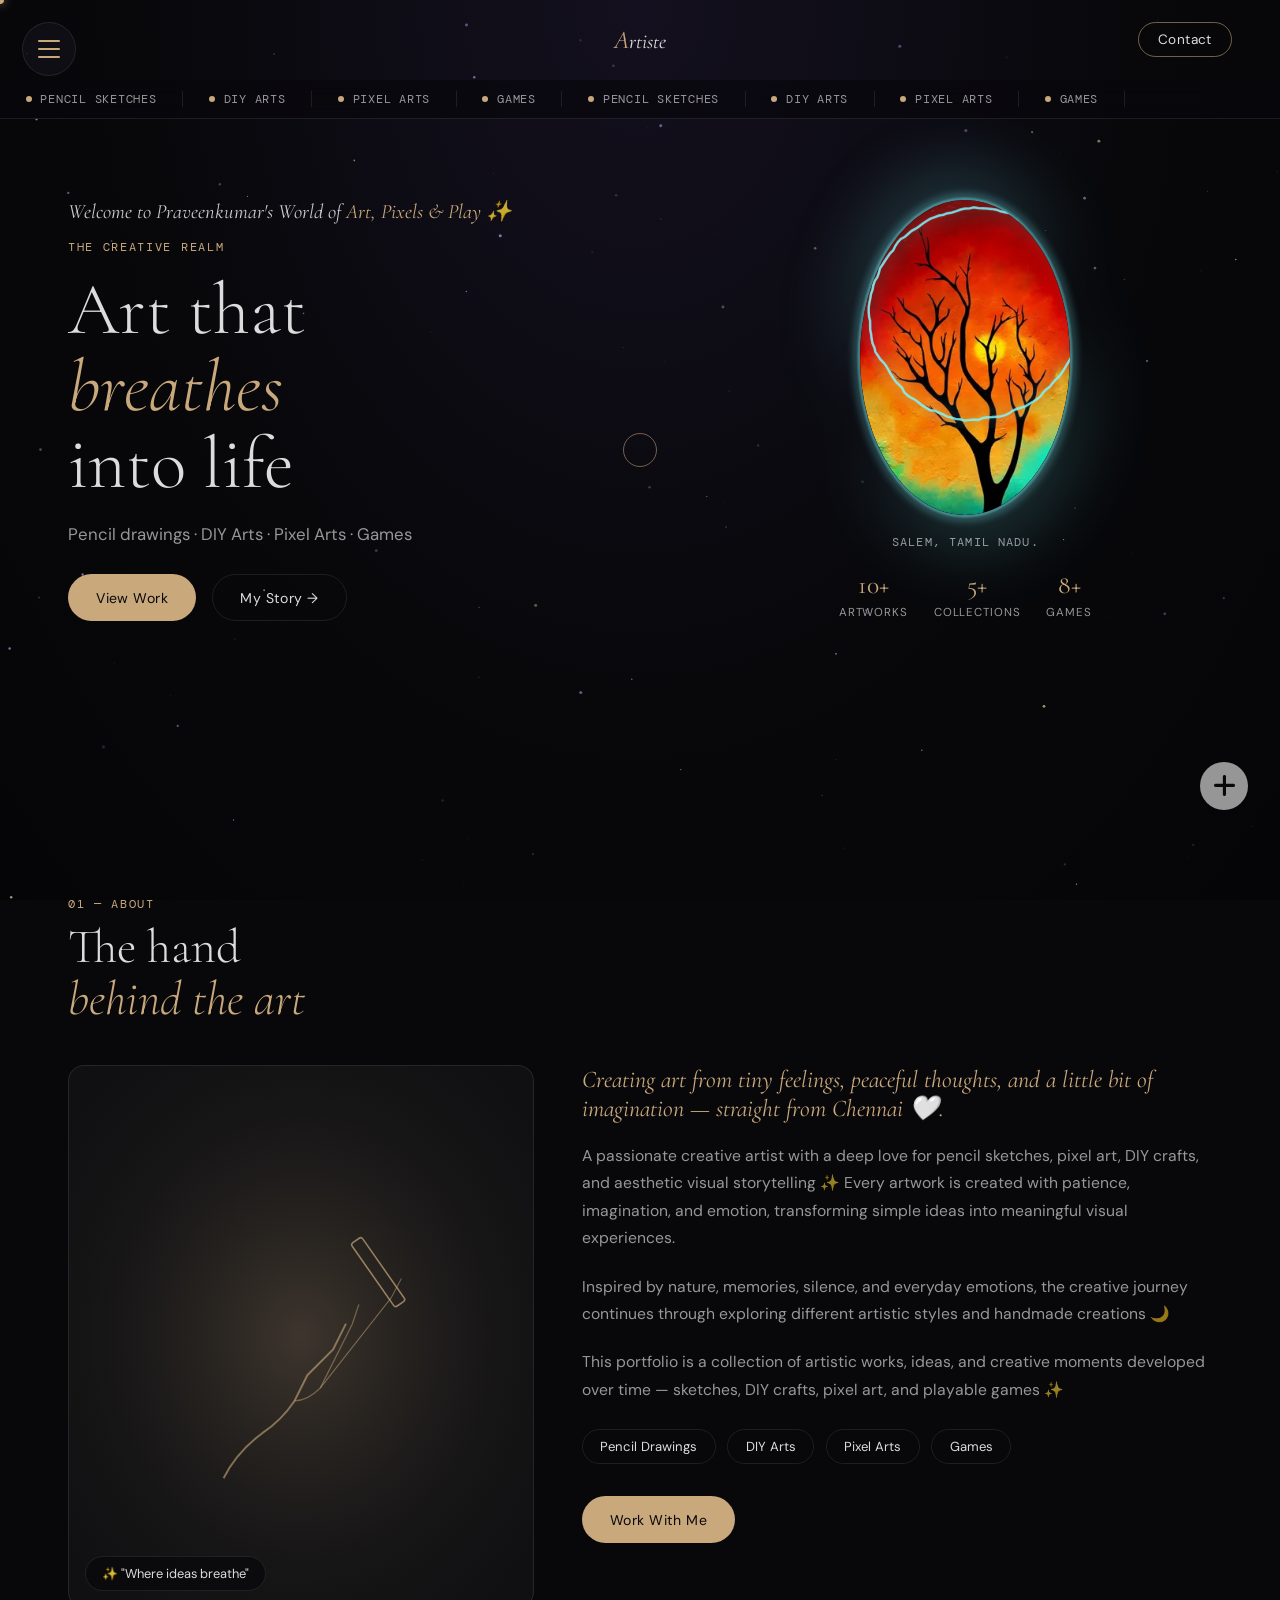
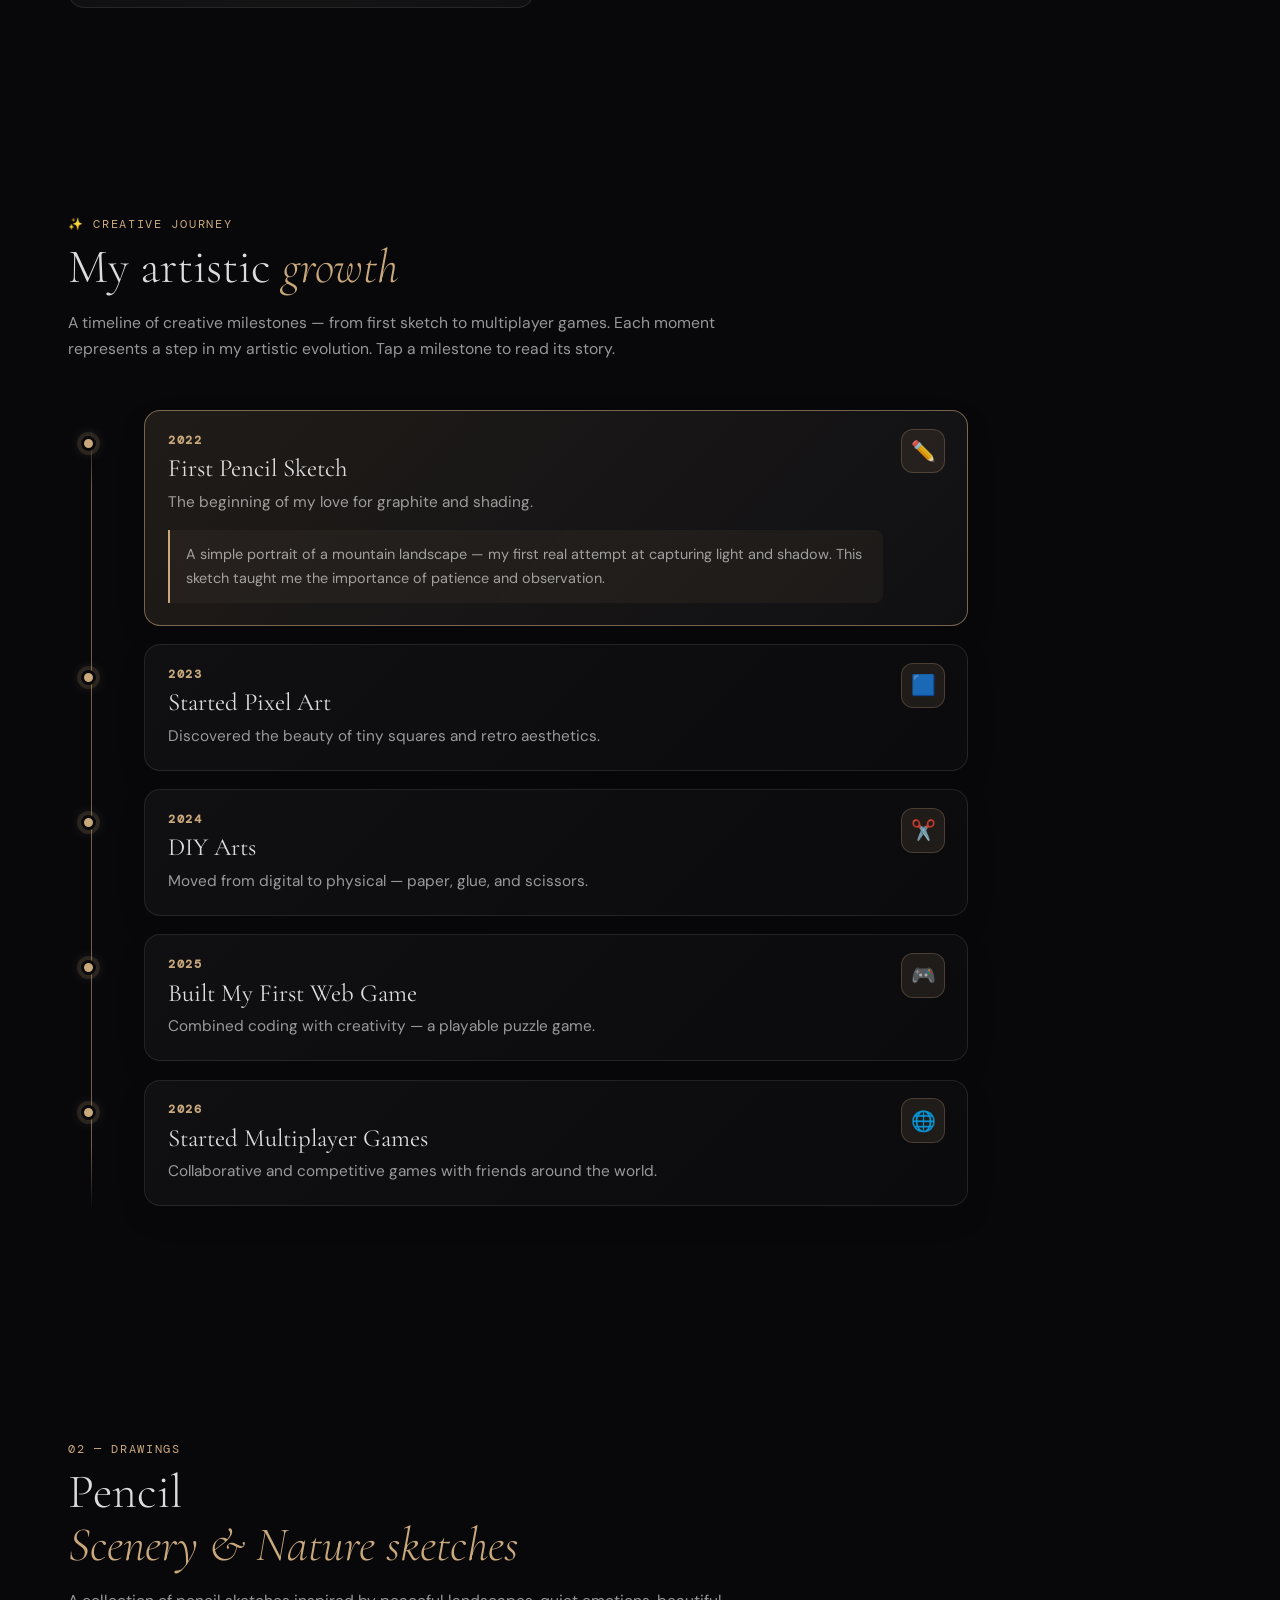
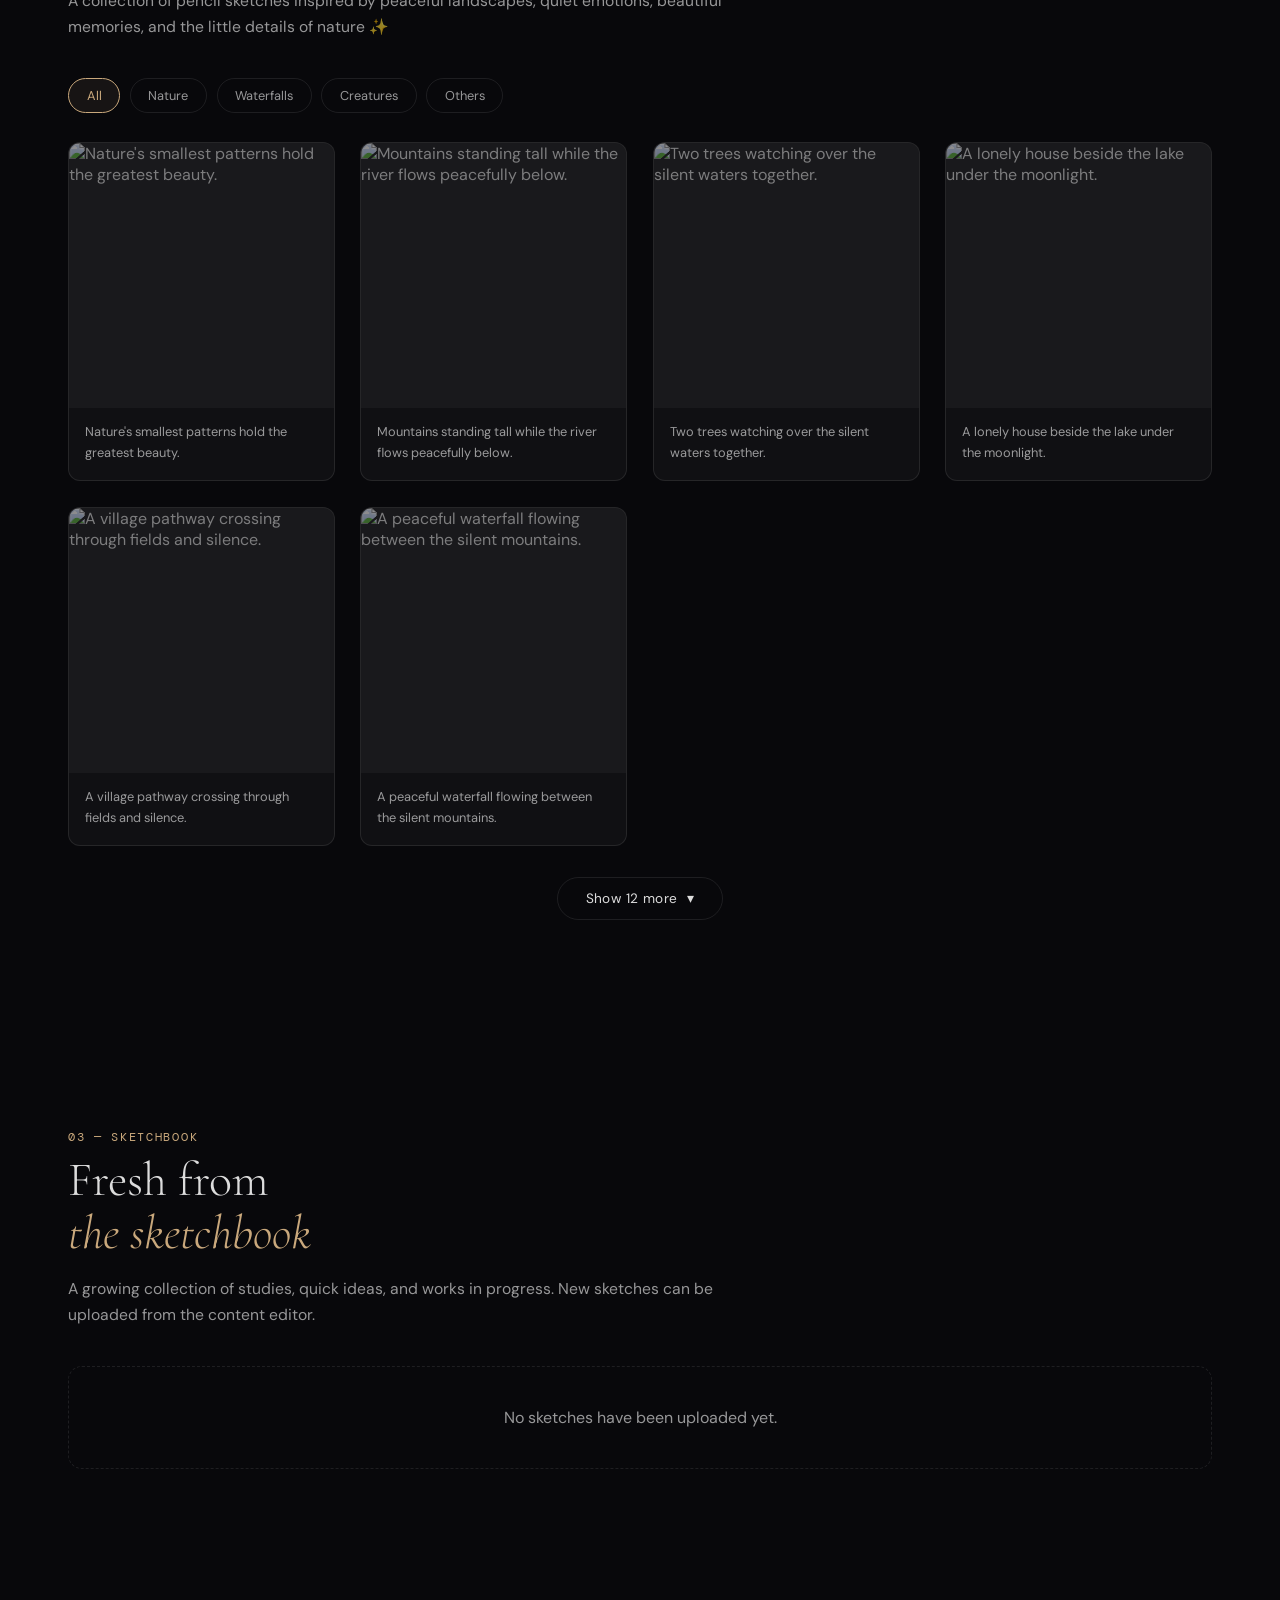
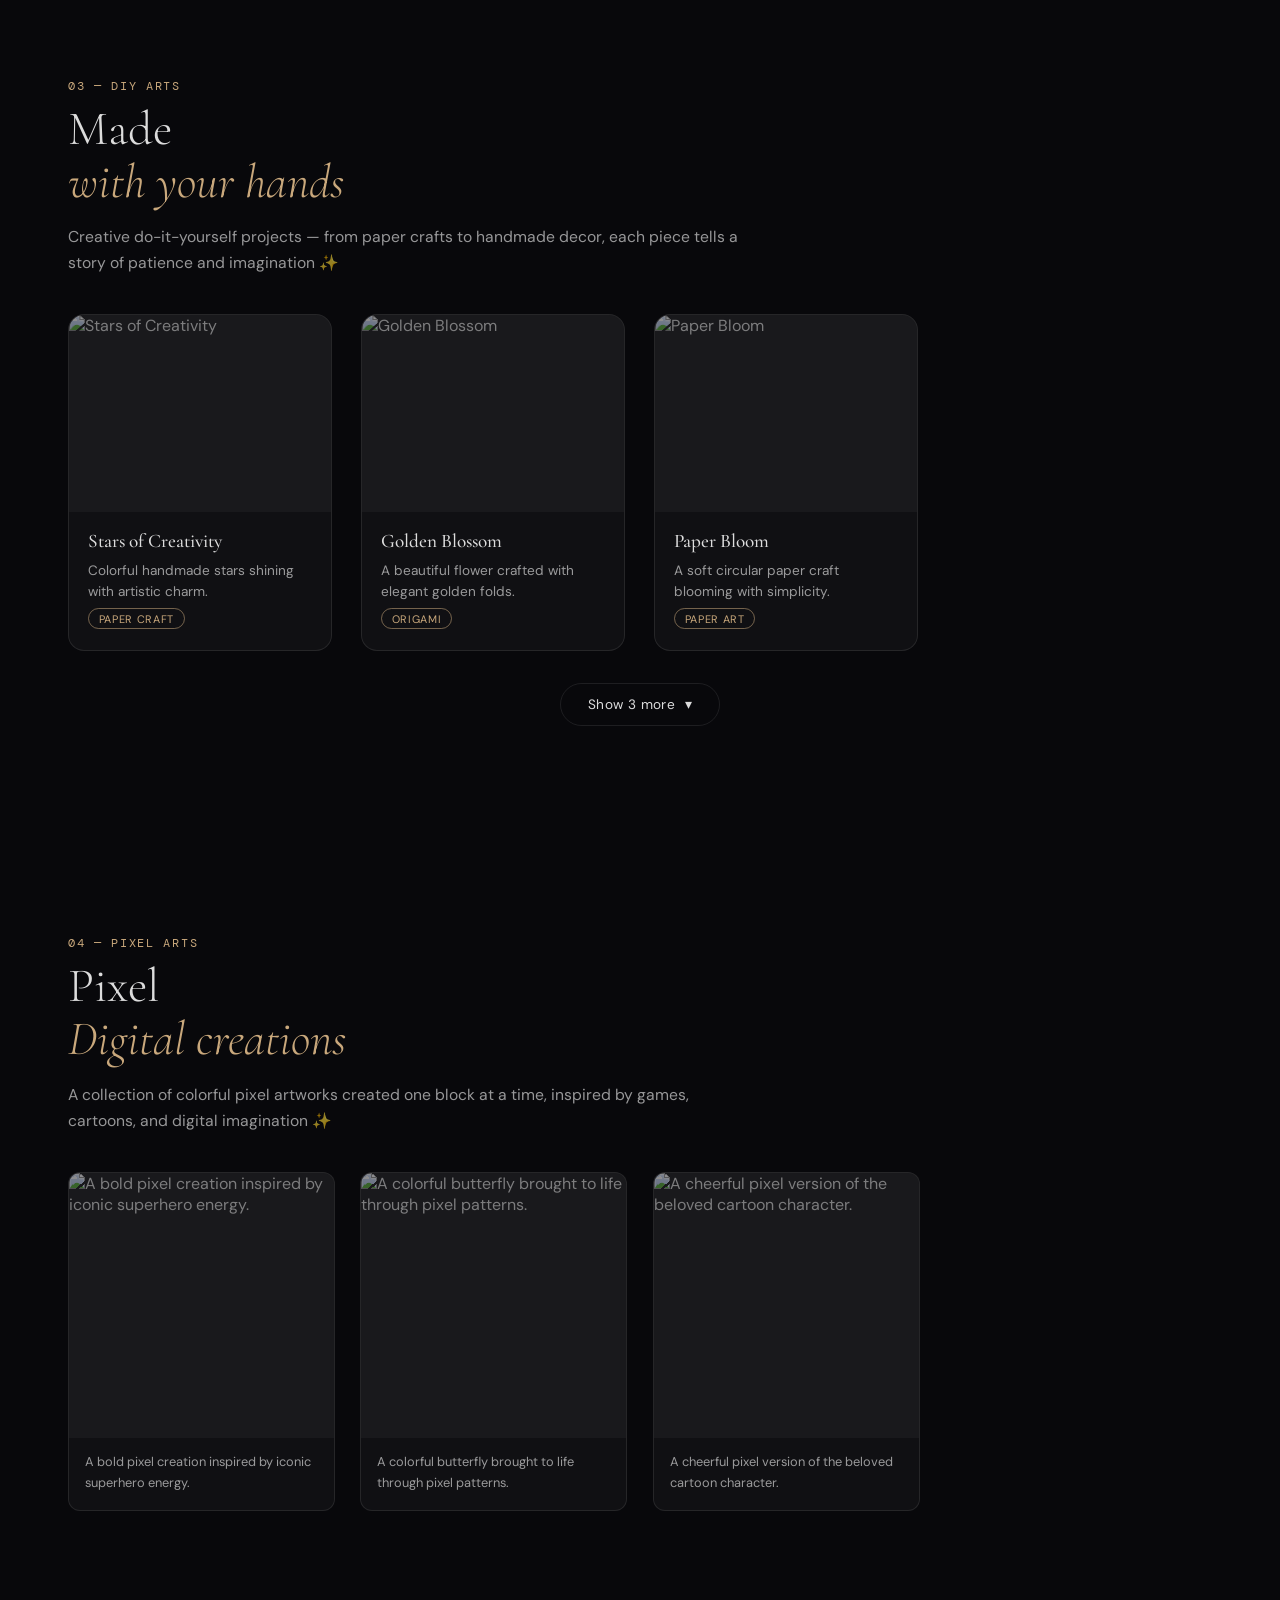
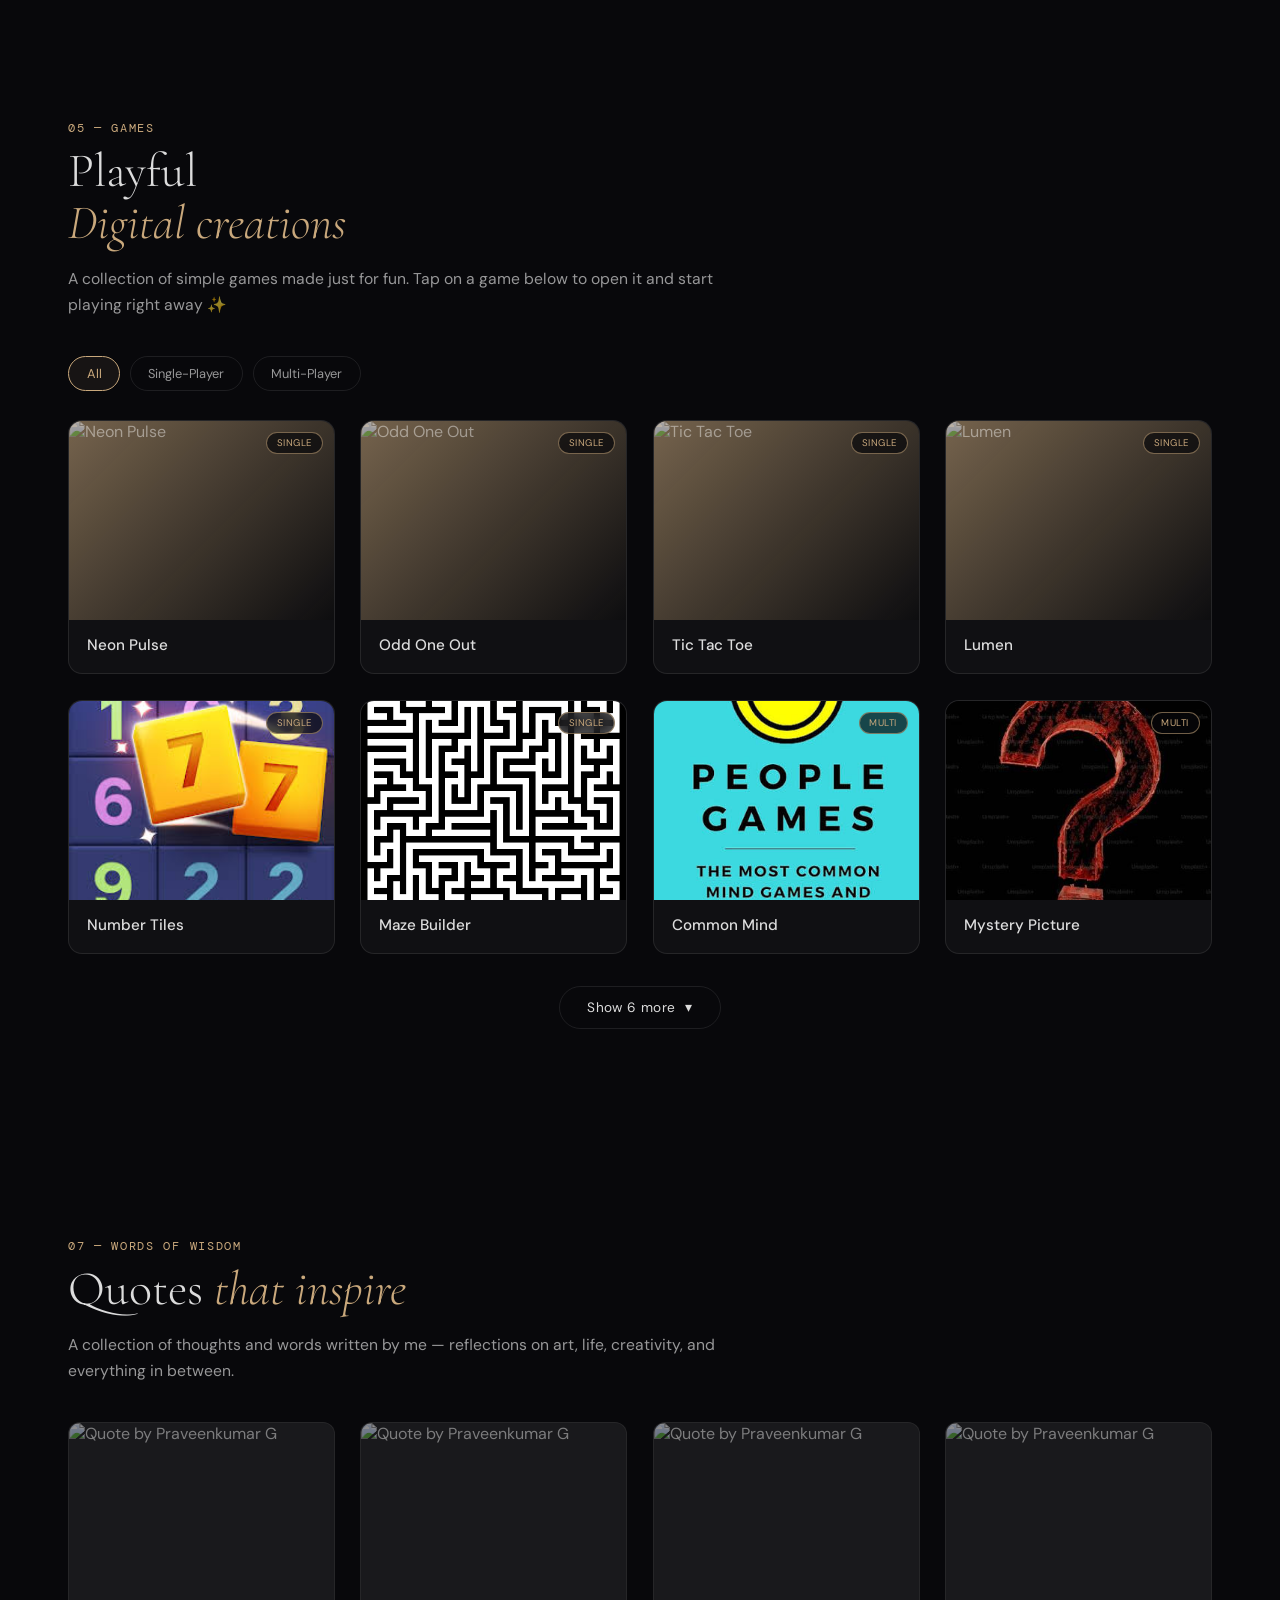
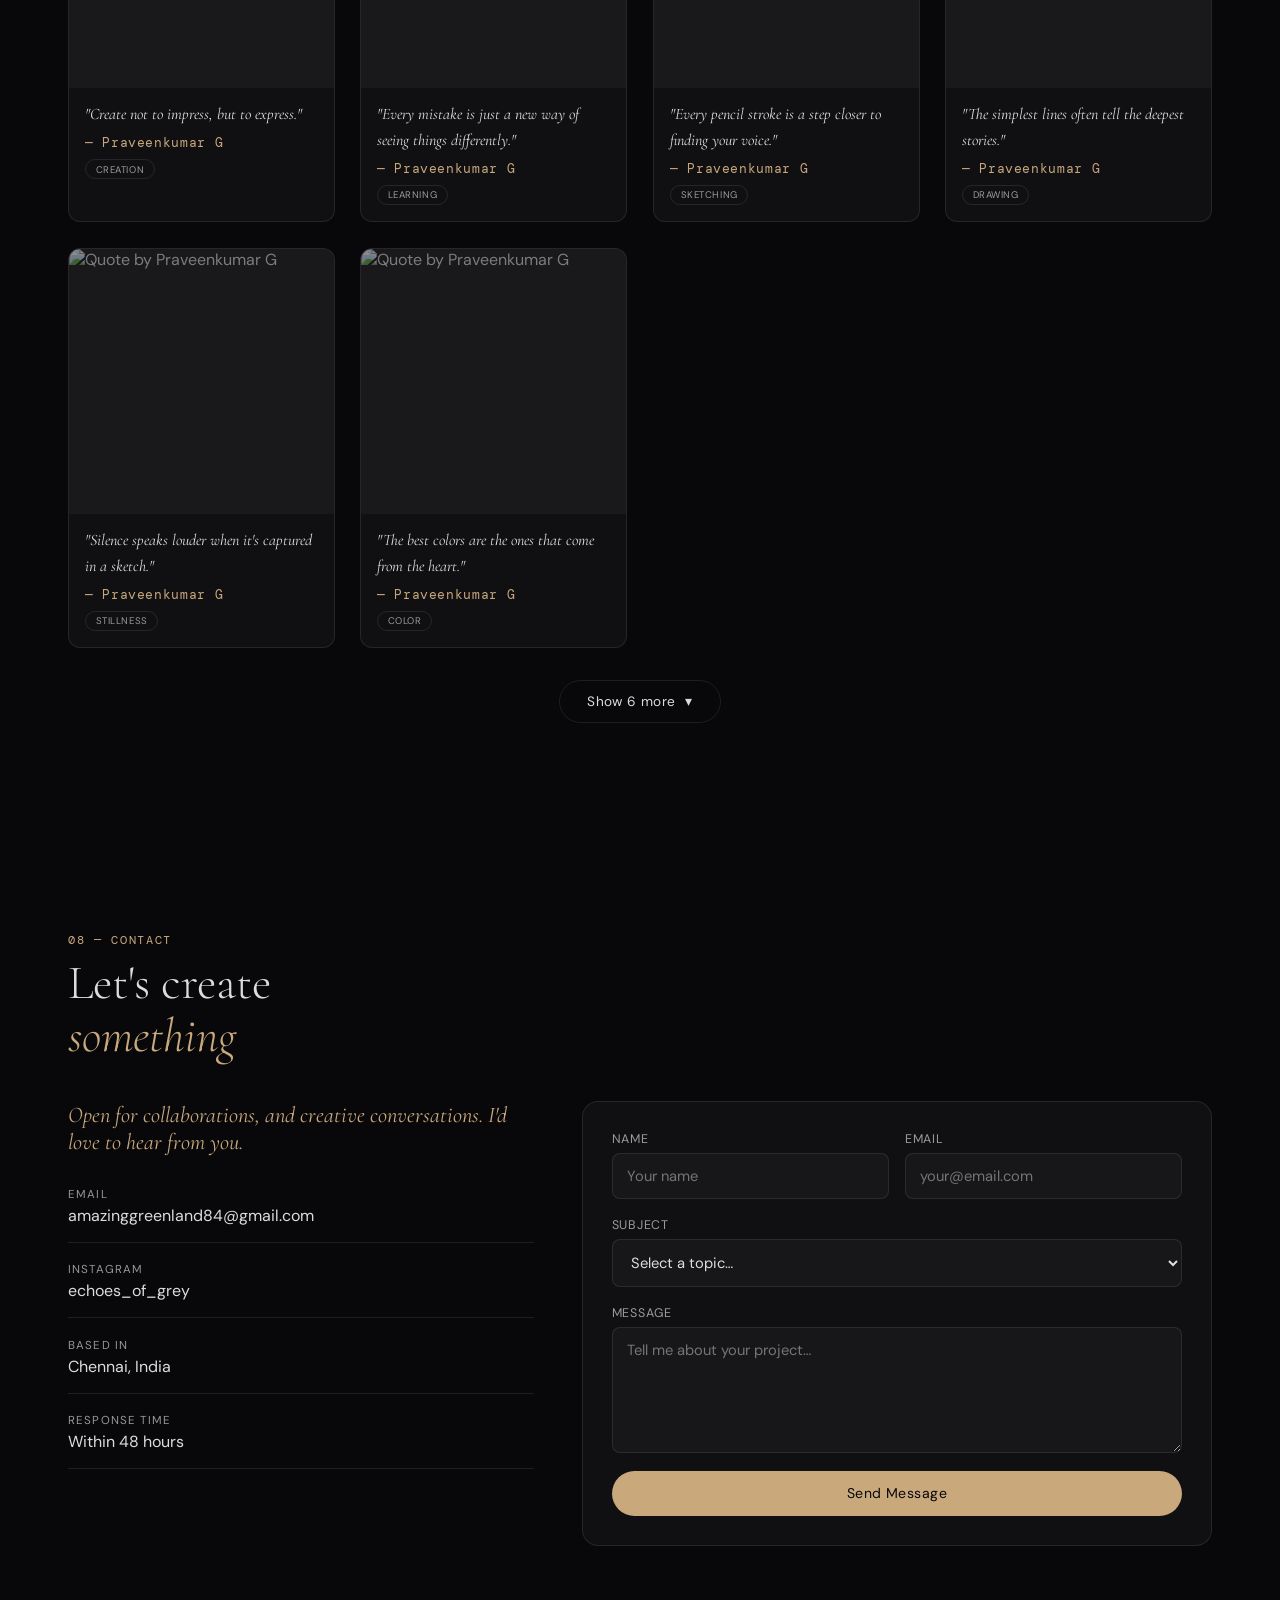
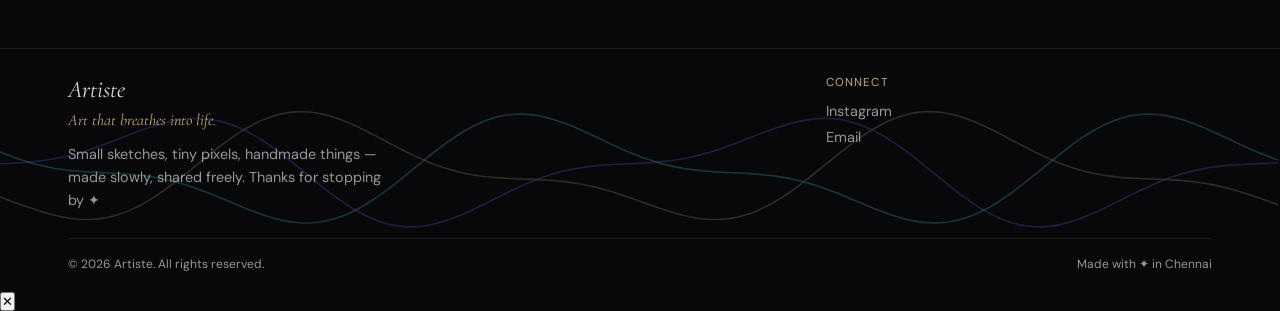
==== commit 42abc217: "Handle contact form delivery errors" ====
--- a/praveenkumarg/01/index.html
+++ b/praveenkumarg/01/index.html
@@ -3306,6 +3306,9 @@
                 </div>
                 <div class="contact-form-wrap">
                     <form class="contact-form" id="contactForm" action="https://formsubmit.co/ajax/amazinggreenland84@gmail.com" method="POST">
+                        <input type="hidden" name="_subject" value="New portfolio contact message" />
+                        <input type="hidden" name="_captcha" value="false" />
+                        <input type="hidden" name="_template" value="table" />
                         <div class="form-row">
                             <div class="form-group"><label for="fname">Name</label><input type="text" id="fname" name="name" placeholder="Your name" required /></div>
                             <div class="form-group"><label for="femail">Email</label><input type="email" id="femail" name="email" placeholder="your@email.com" required /></div>
@@ -4109,11 +4112,31 @@
             const form = document.getElementById('contactForm');
             const success = document.getElementById('formSuccess');
             if (!form) return;
-            form.addEventListener('submit', async(e) => { e.preventDefault(); const data = new FormData(form); try {
-                    await fetch(form.action, { method: 'POST', body: data, headers: { 'Accept': 'application/json' } });
-                    success.classList.add('show');
-                    form.reset(); } catch (err) { success.textContent = "Something went wrong — please email me directly.";
-                    success.classList.add('show'); } });
+            form.addEventListener('submit', async(e) => {
+                e.preventDefault();
+                const data = new FormData(form);
+                const submitButton = form.querySelector('button[type="submit"]');
+                submitButton.disabled = true;
+                success.textContent = 'Sending...';
+                success.classList.add('show');
+                try {
+                    const response = await fetch(form.action, {
+                        method: 'POST',
+                        body: data,
+                        headers: { 'Accept': 'application/json' }
+                    });
+                    if (!response.ok) throw new Error(`Form service returned ${response.status}`);
+                    const result = await response.json();
+                    if (result.success === false) throw new Error(result.message || 'Message was rejected');
+                    success.textContent = 'Message sent. Thank you, I will be in touch soon.';
+                    form.reset();
+                } catch (err) {
+                    console.error('Contact form error:', err);
+                    success.textContent = 'The message could not be sent. Please email amazinggreenland84@gmail.com directly.';
+                } finally {
+                    submitButton.disabled = false;
+                }
+            });
         })();
 
         /* ============================================================
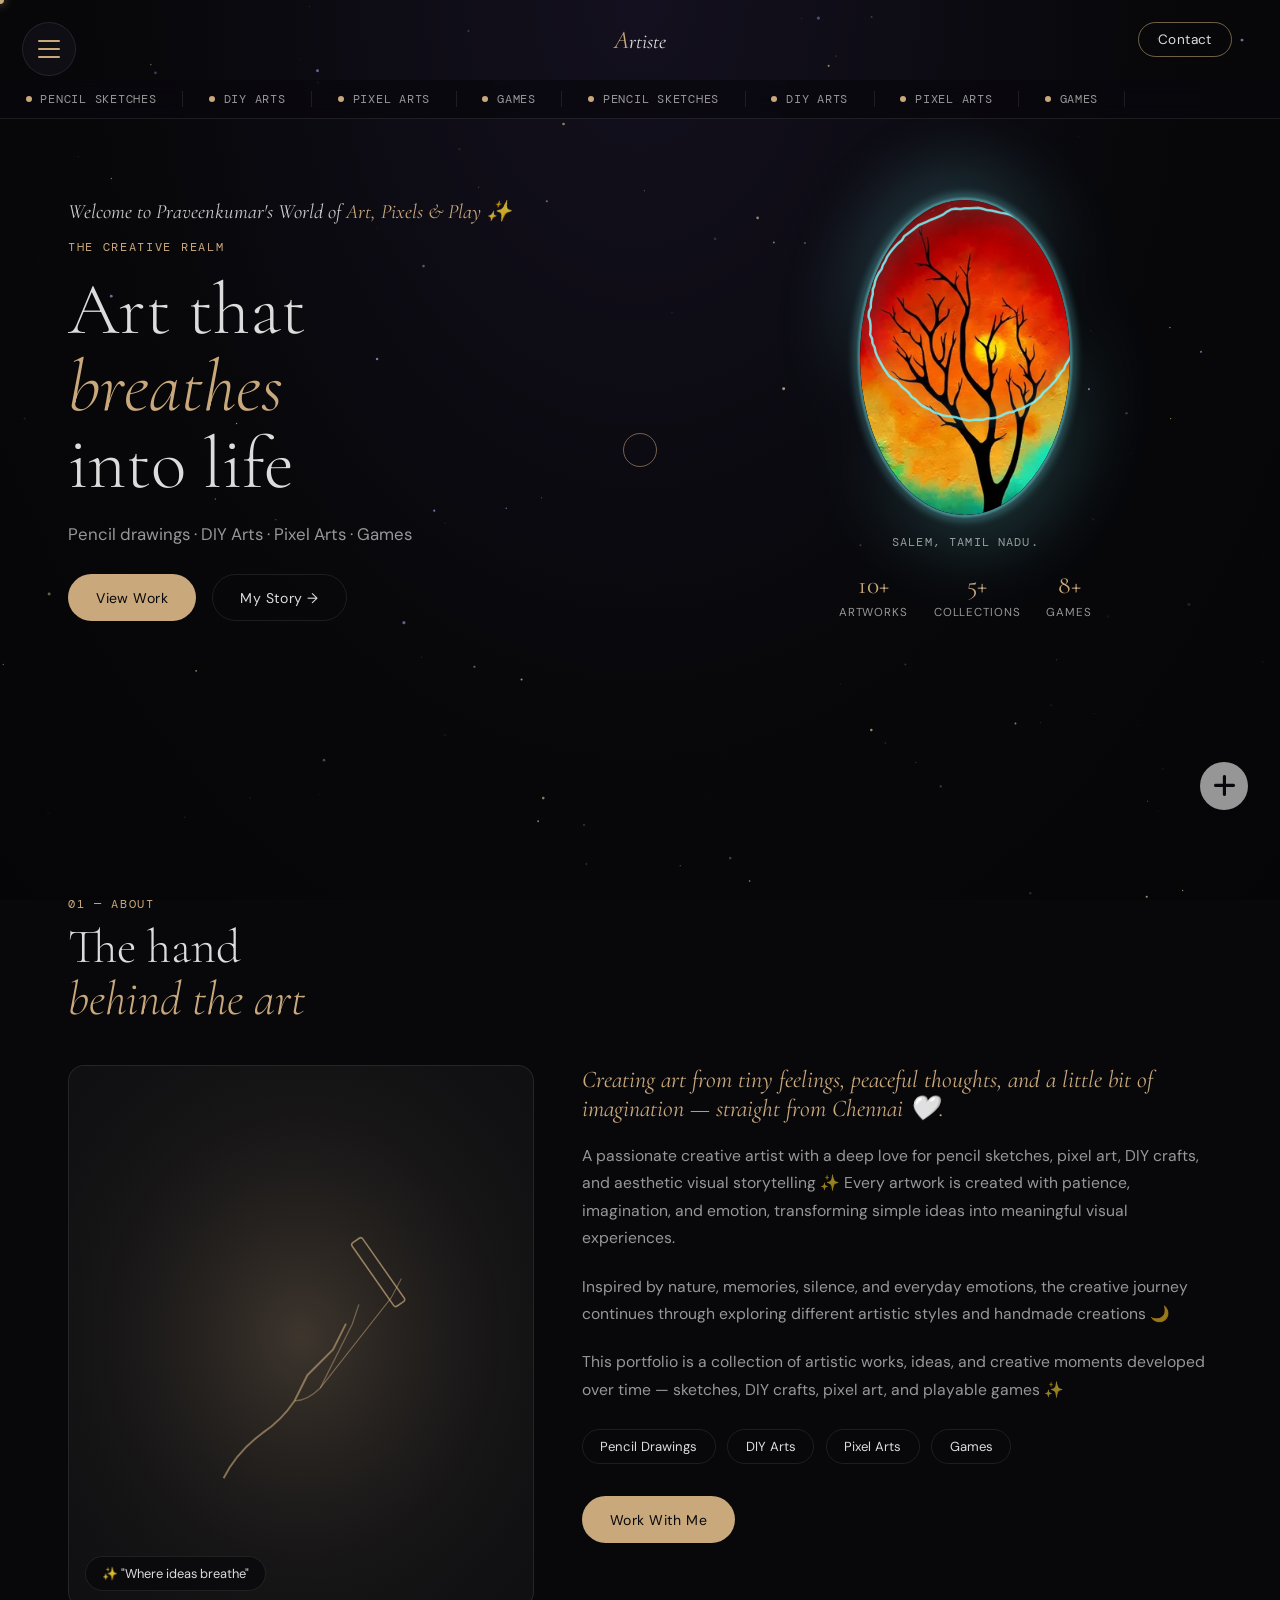
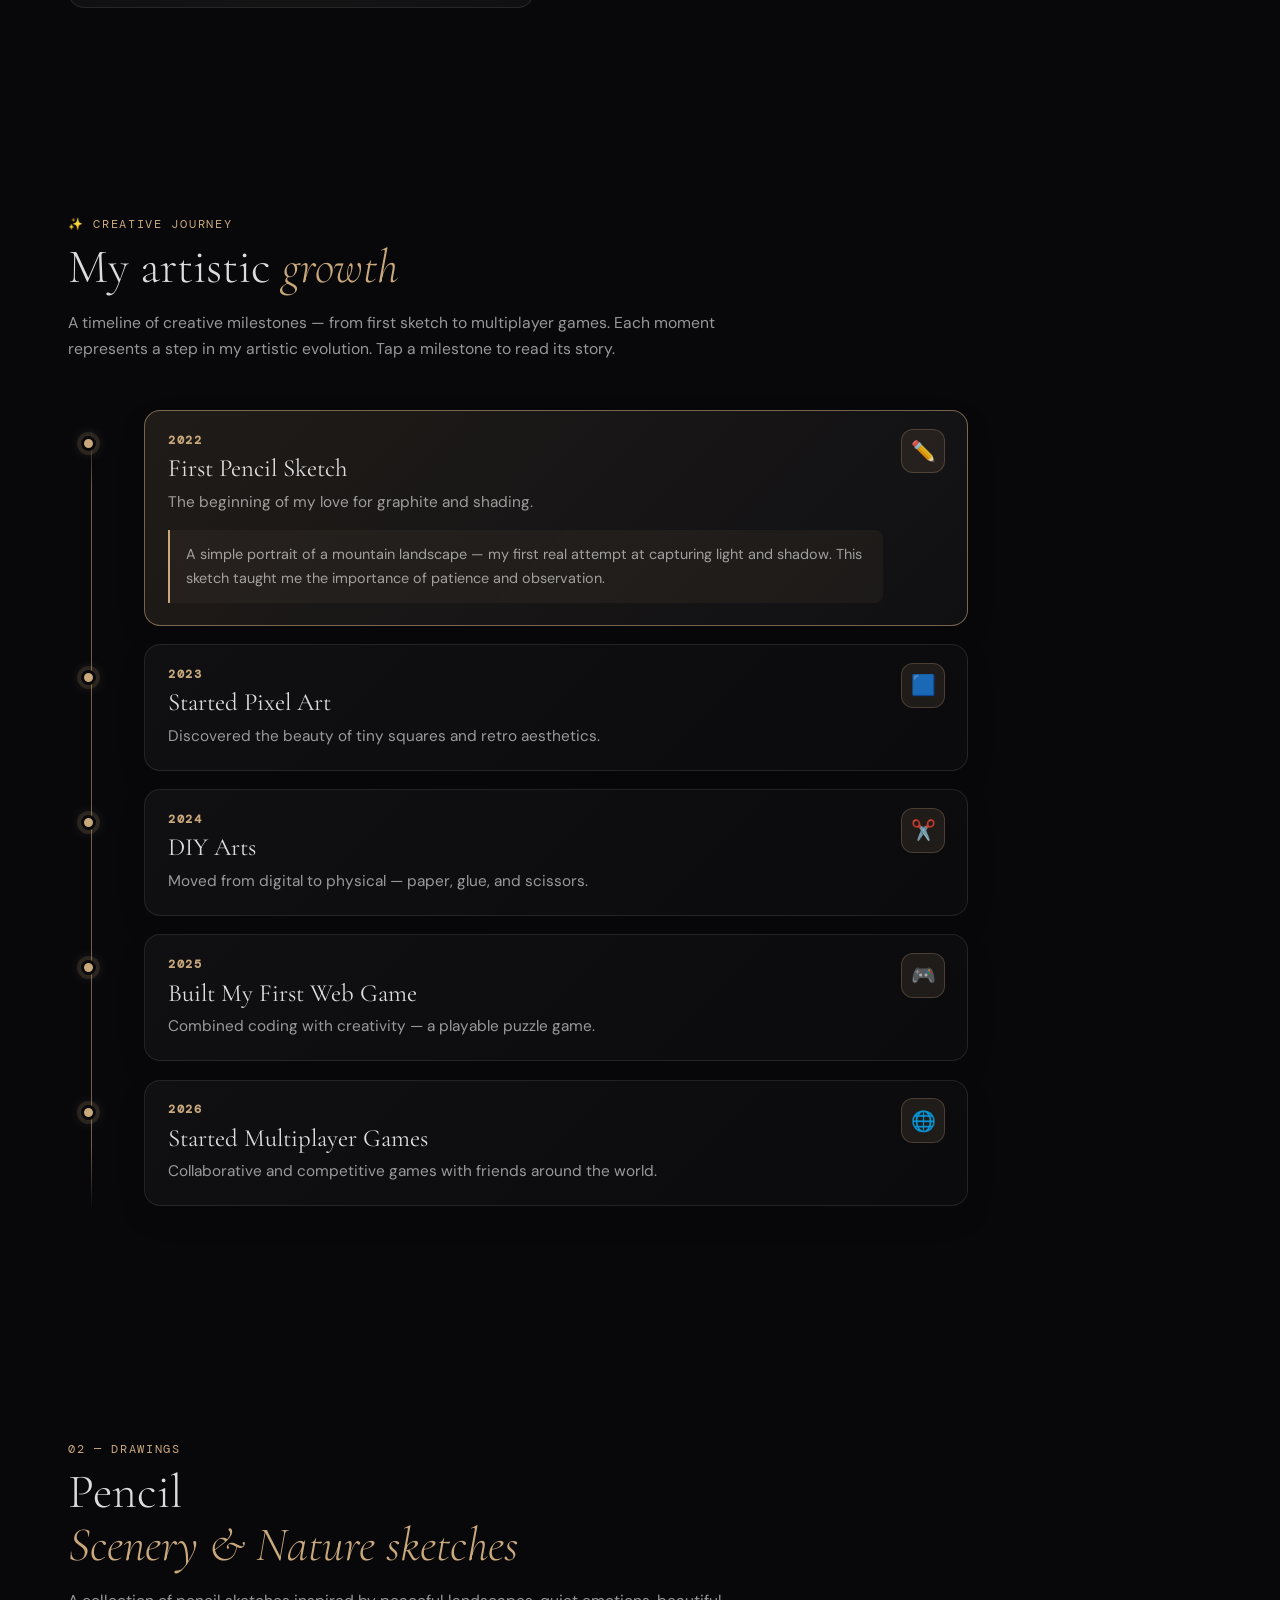
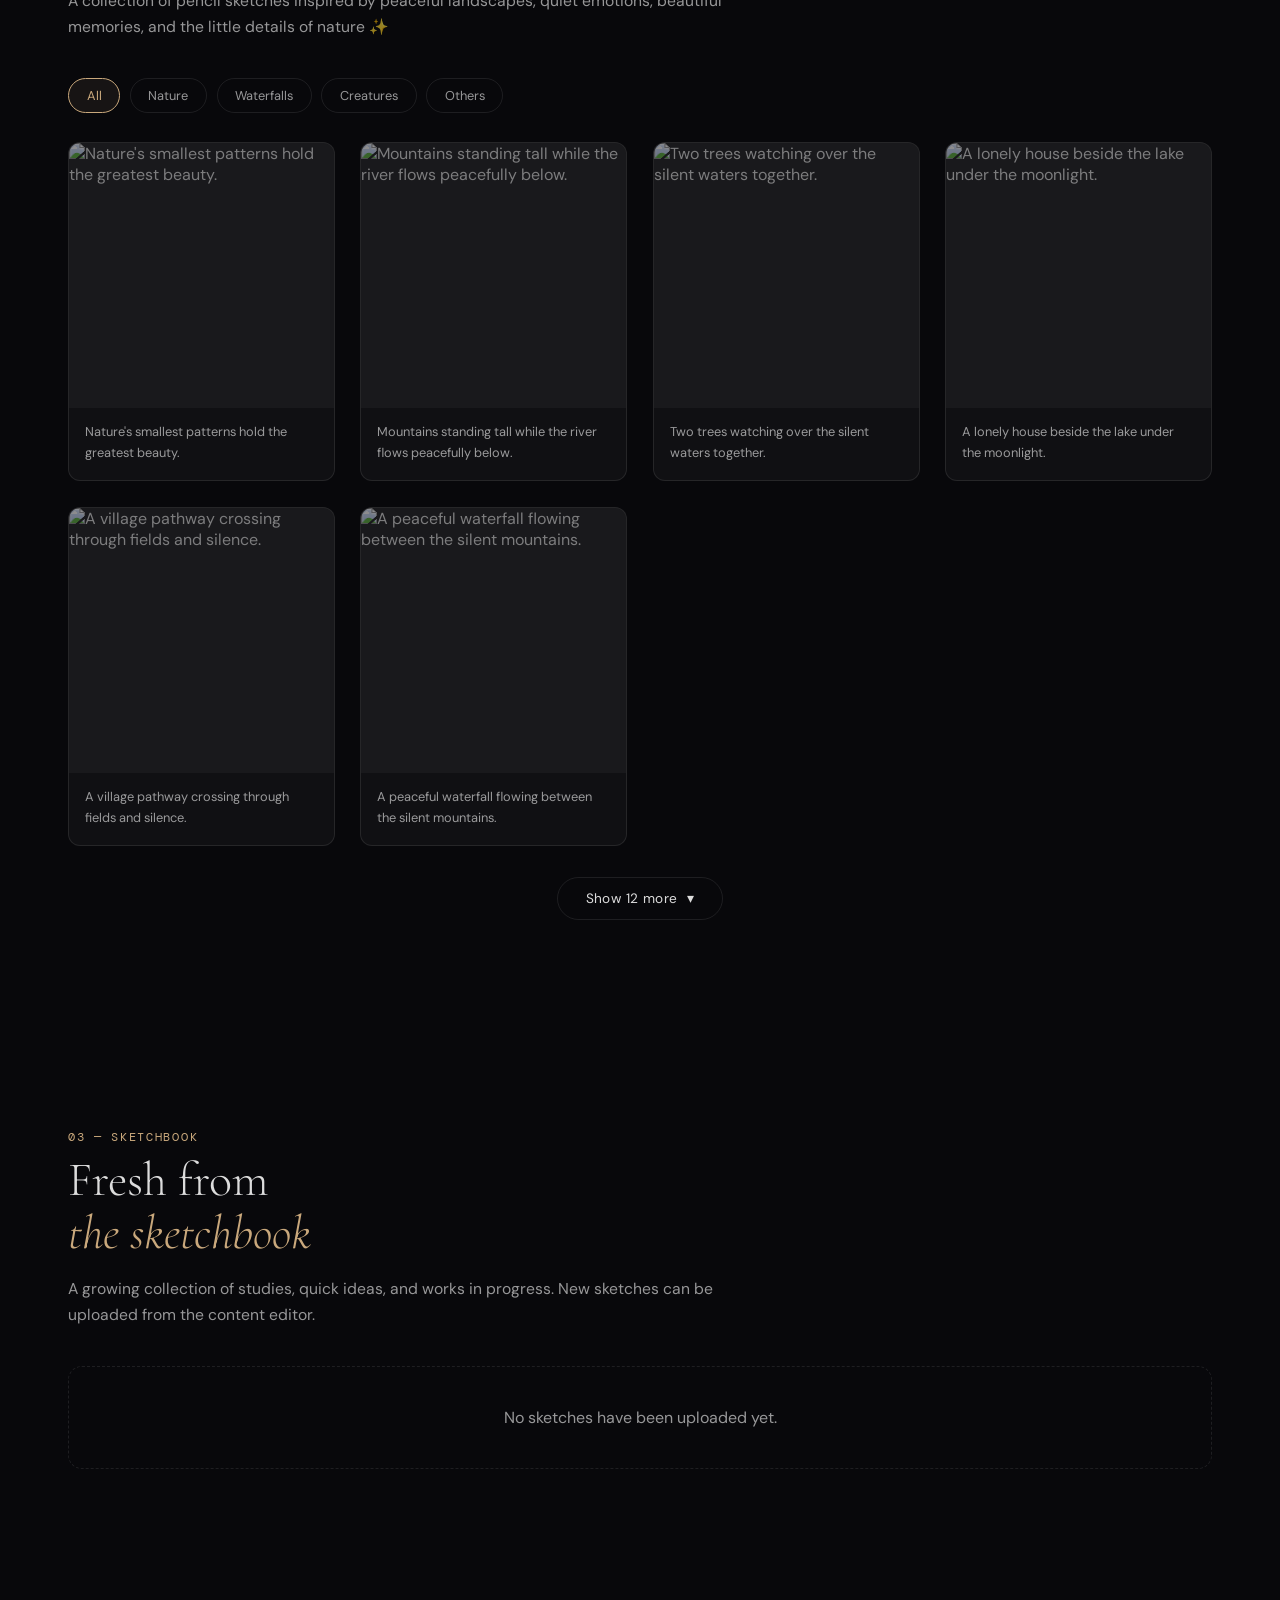
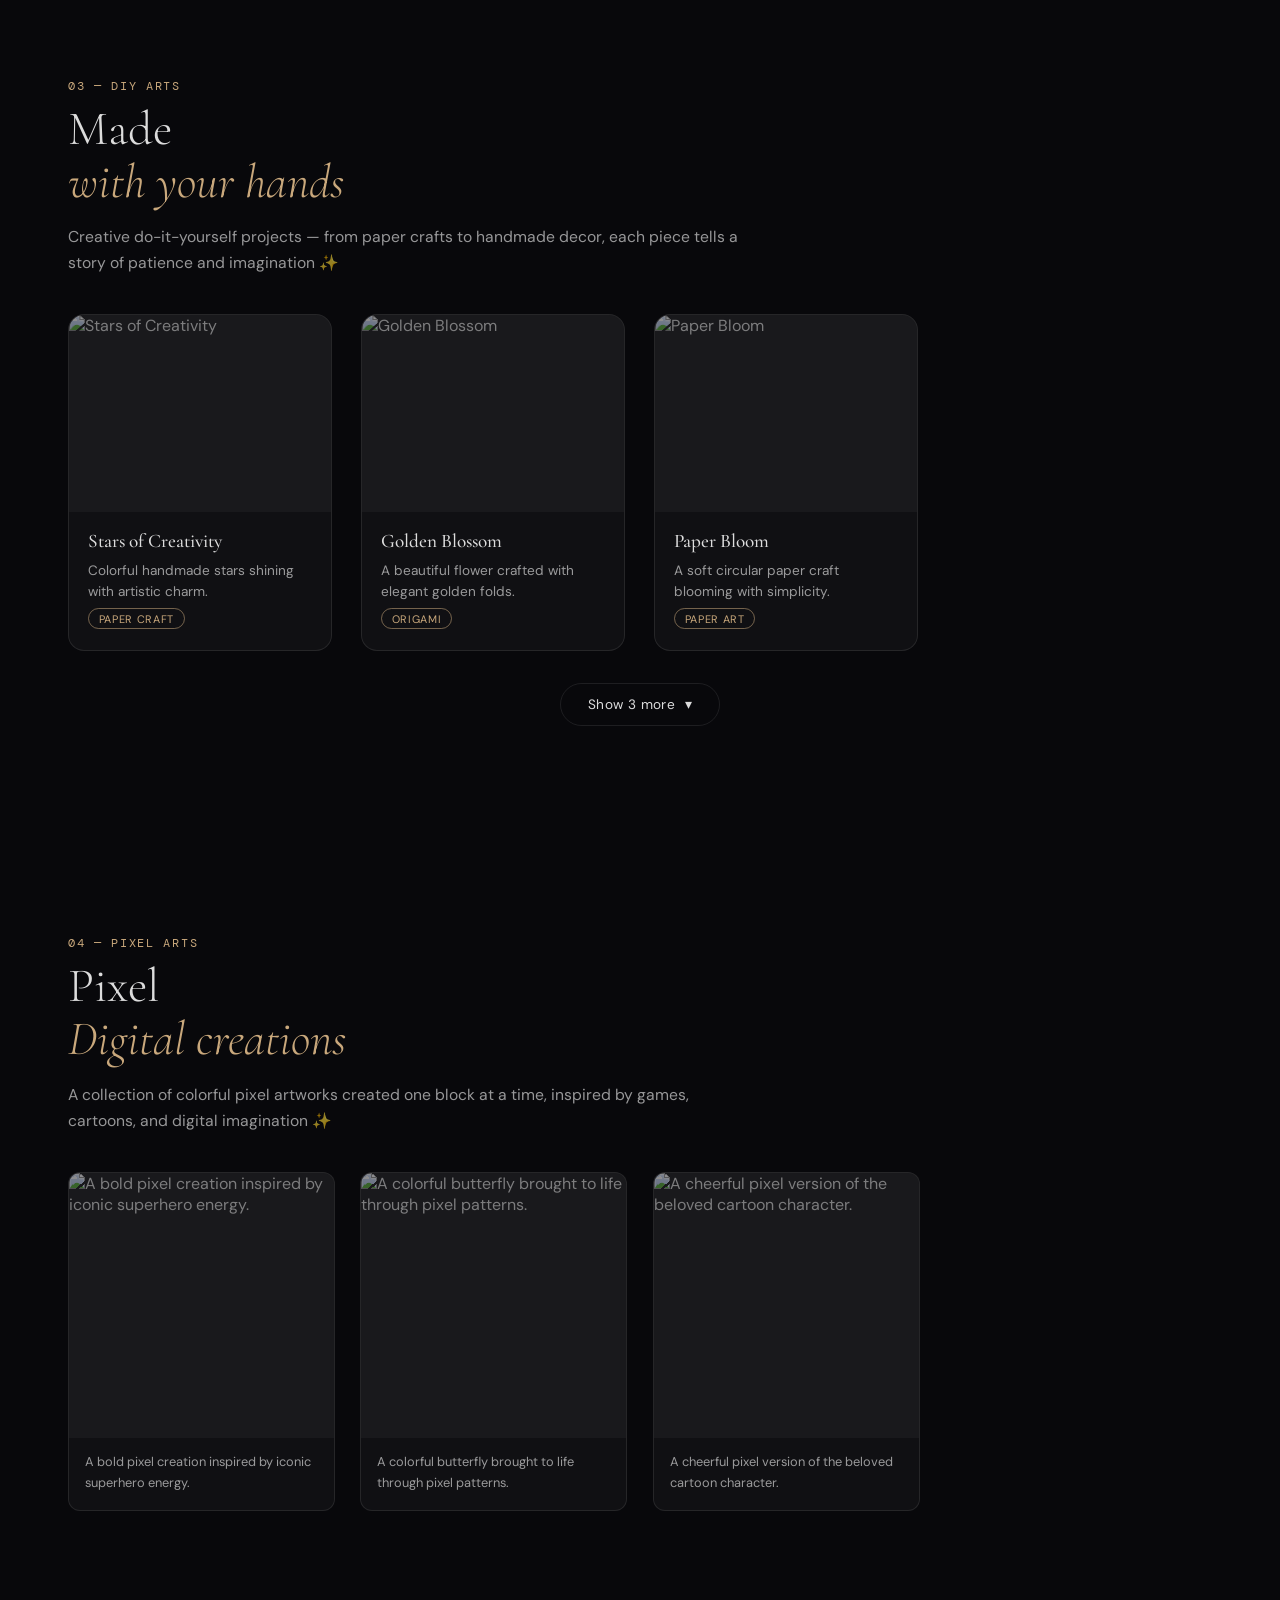
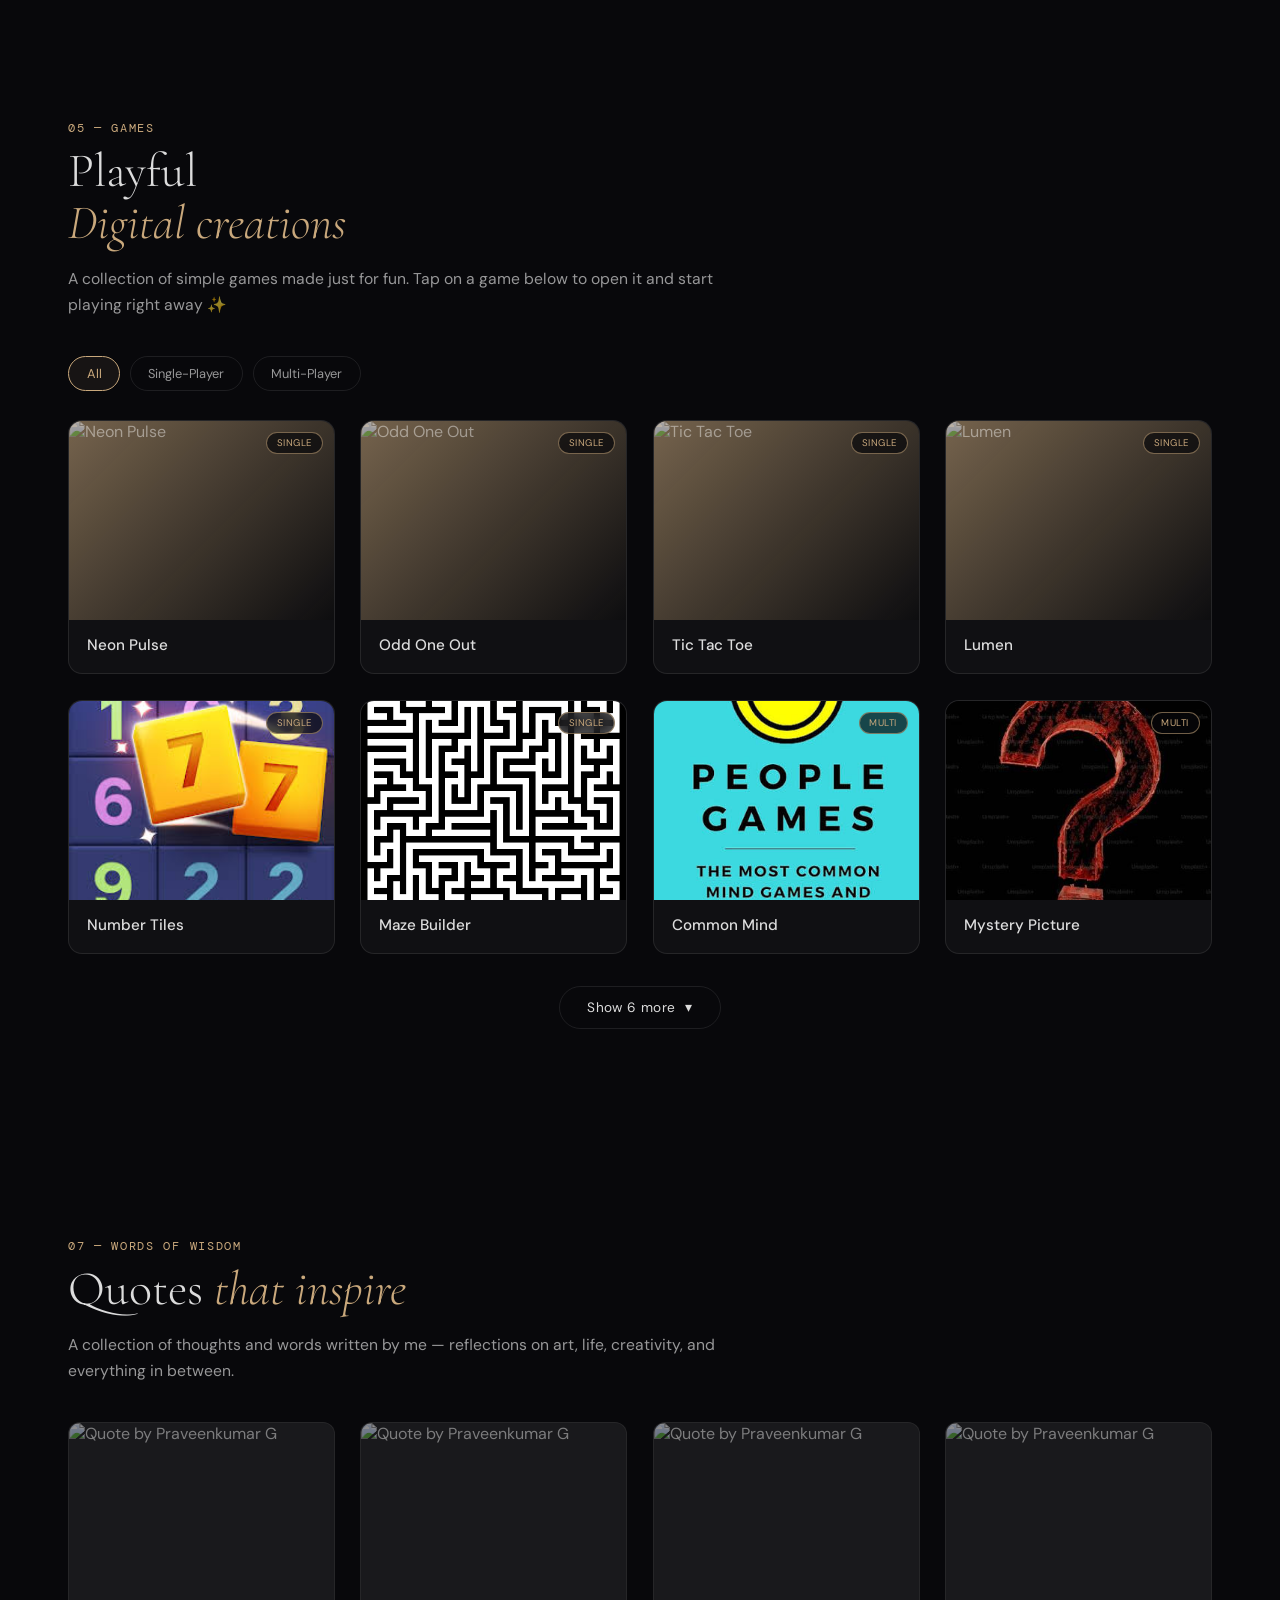
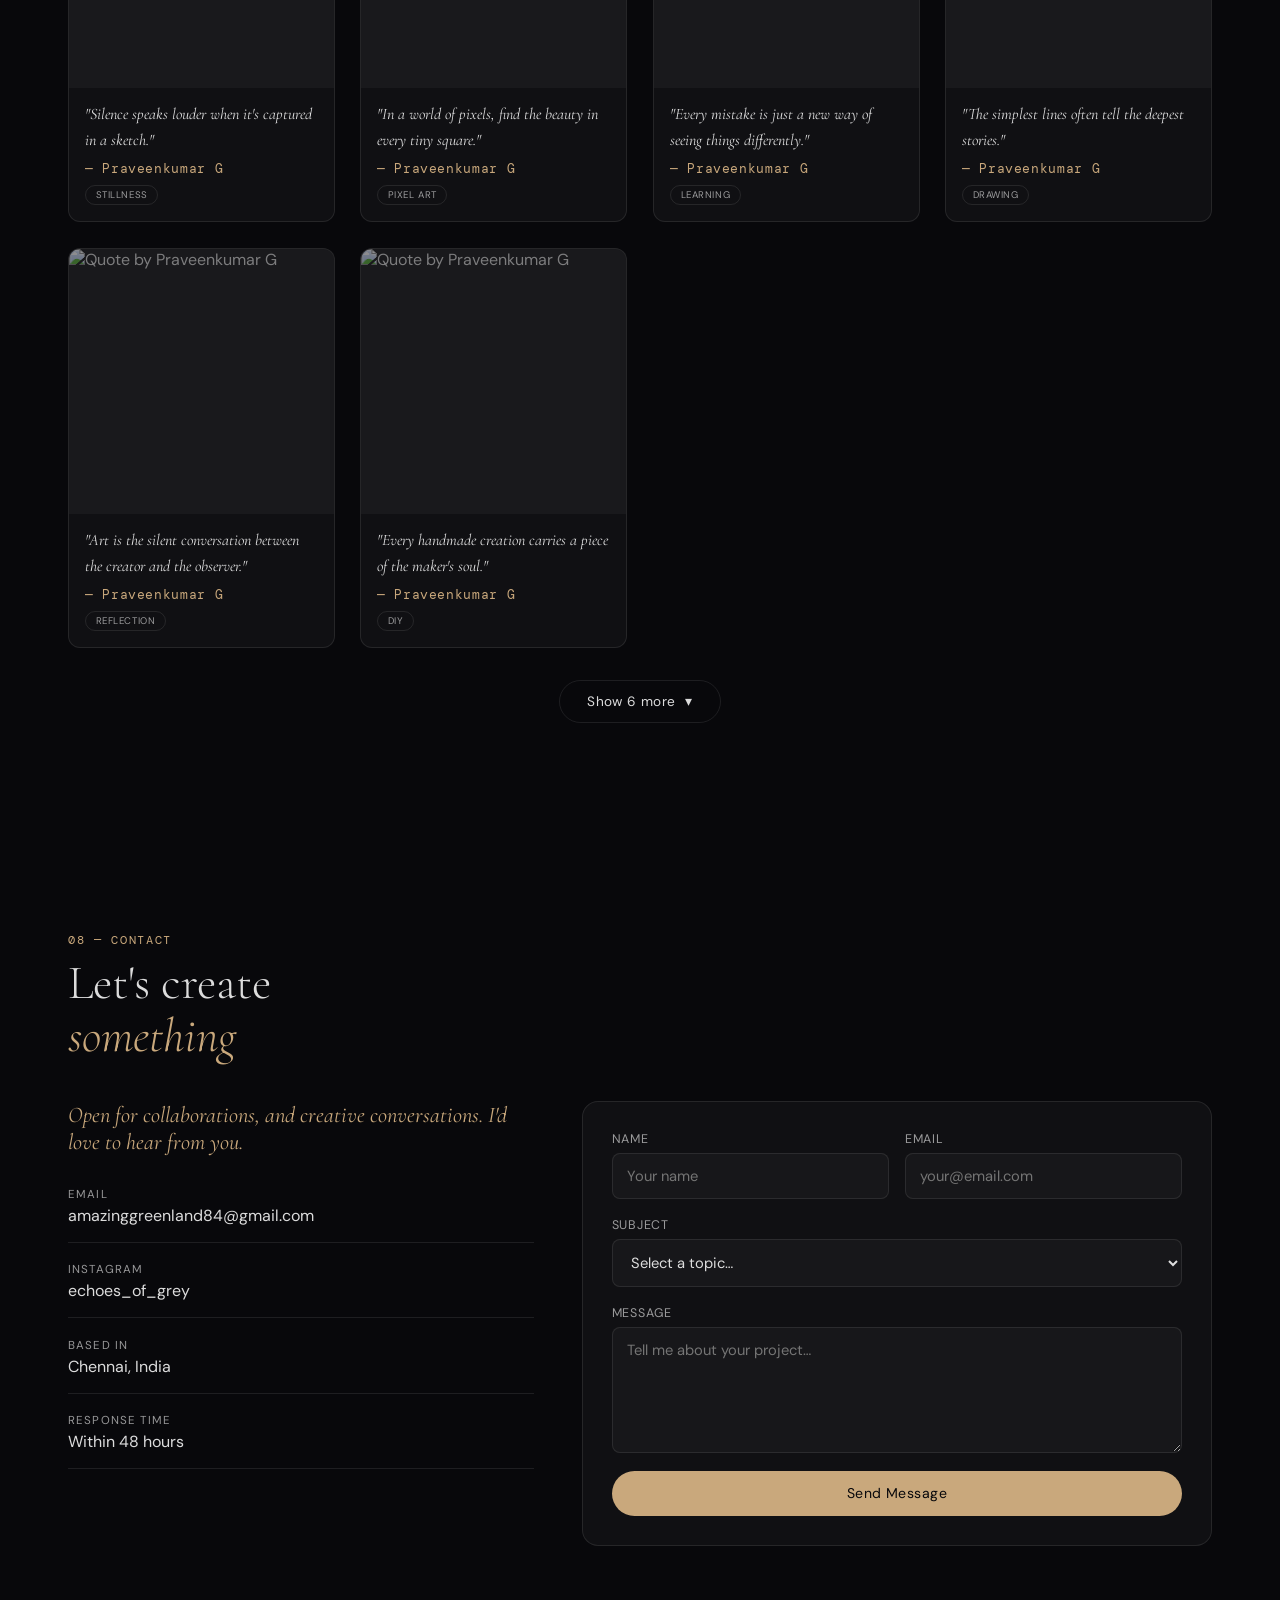
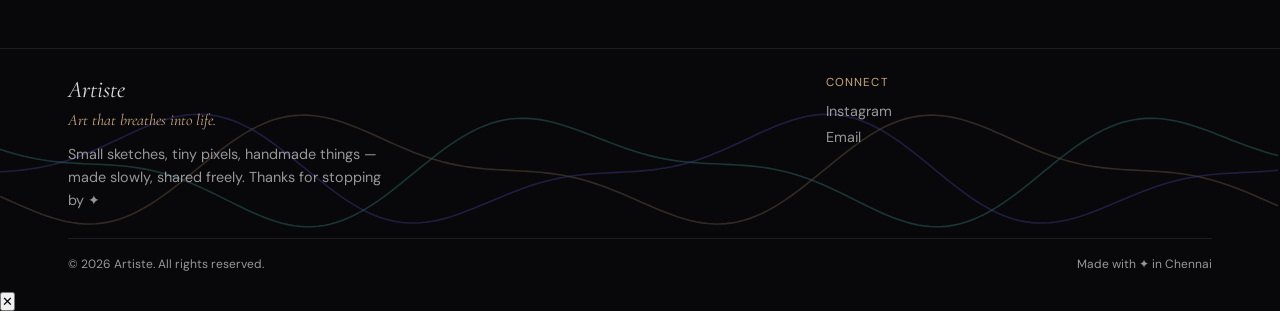
==== commit 397131da: "Improve contact email delivery" ====
--- a/praveenkumarg/01/index.html
+++ b/praveenkumarg/01/index.html
@@ -3307,6 +3307,7 @@
                 <div class="contact-form-wrap">
                     <form class="contact-form" id="contactForm" action="https://formsubmit.co/ajax/amazinggreenland84@gmail.com" method="POST">
                         <input type="hidden" name="_subject" value="New portfolio contact message" />
+                        <input type="hidden" name="_replyto" id="formReplyTo" value="" />
                         <input type="hidden" name="_captcha" value="false" />
                         <input type="hidden" name="_template" value="table" />
                         <div class="form-row">
@@ -4116,6 +4117,9 @@
                 e.preventDefault();
                 const data = new FormData(form);
                 const submitButton = form.querySelector('button[type="submit"]');
+                const senderEmail = form.querySelector('#femail').value.trim();
+                data.set('_replyto', senderEmail);
+                data.set('_subject', `Portfolio message: ${form.querySelector('#fsubject').value || 'General enquiry'}`);
                 submitButton.disabled = true;
                 success.textContent = 'Sending...';
                 success.classList.add('show');
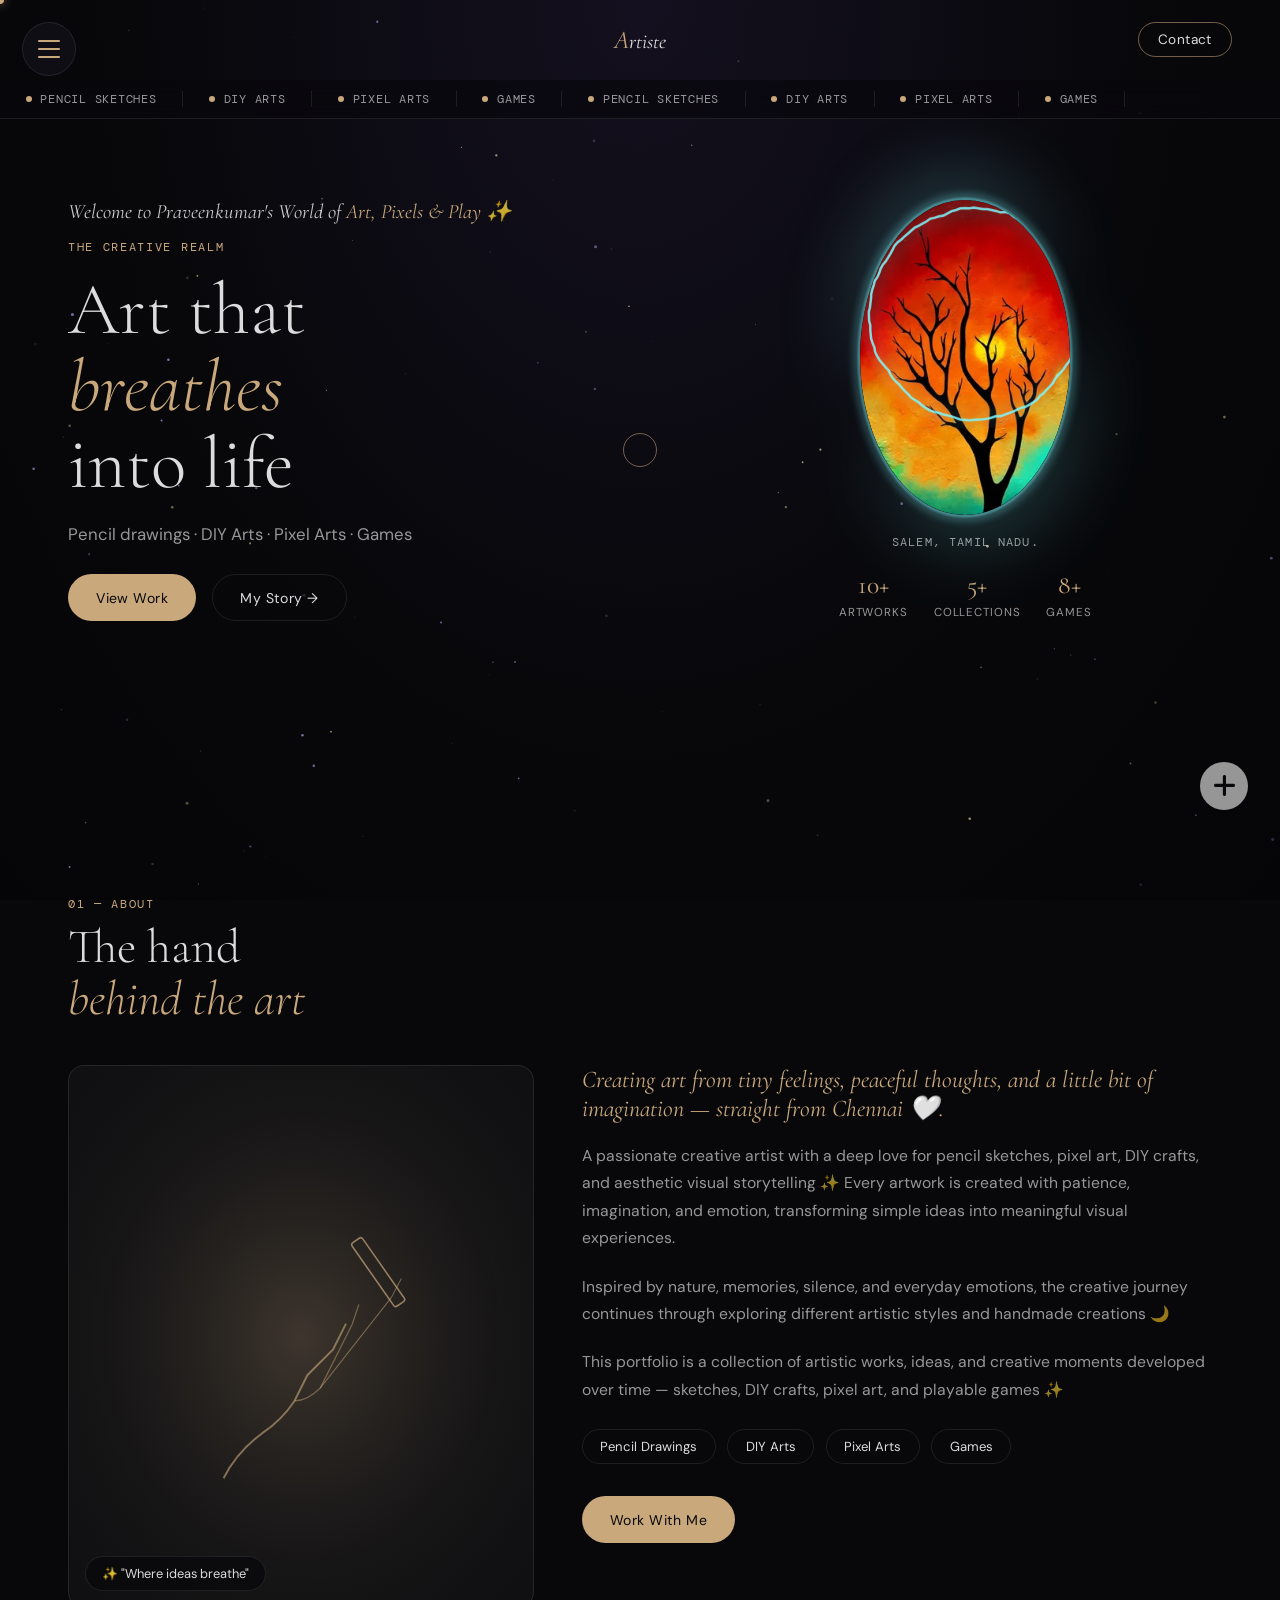
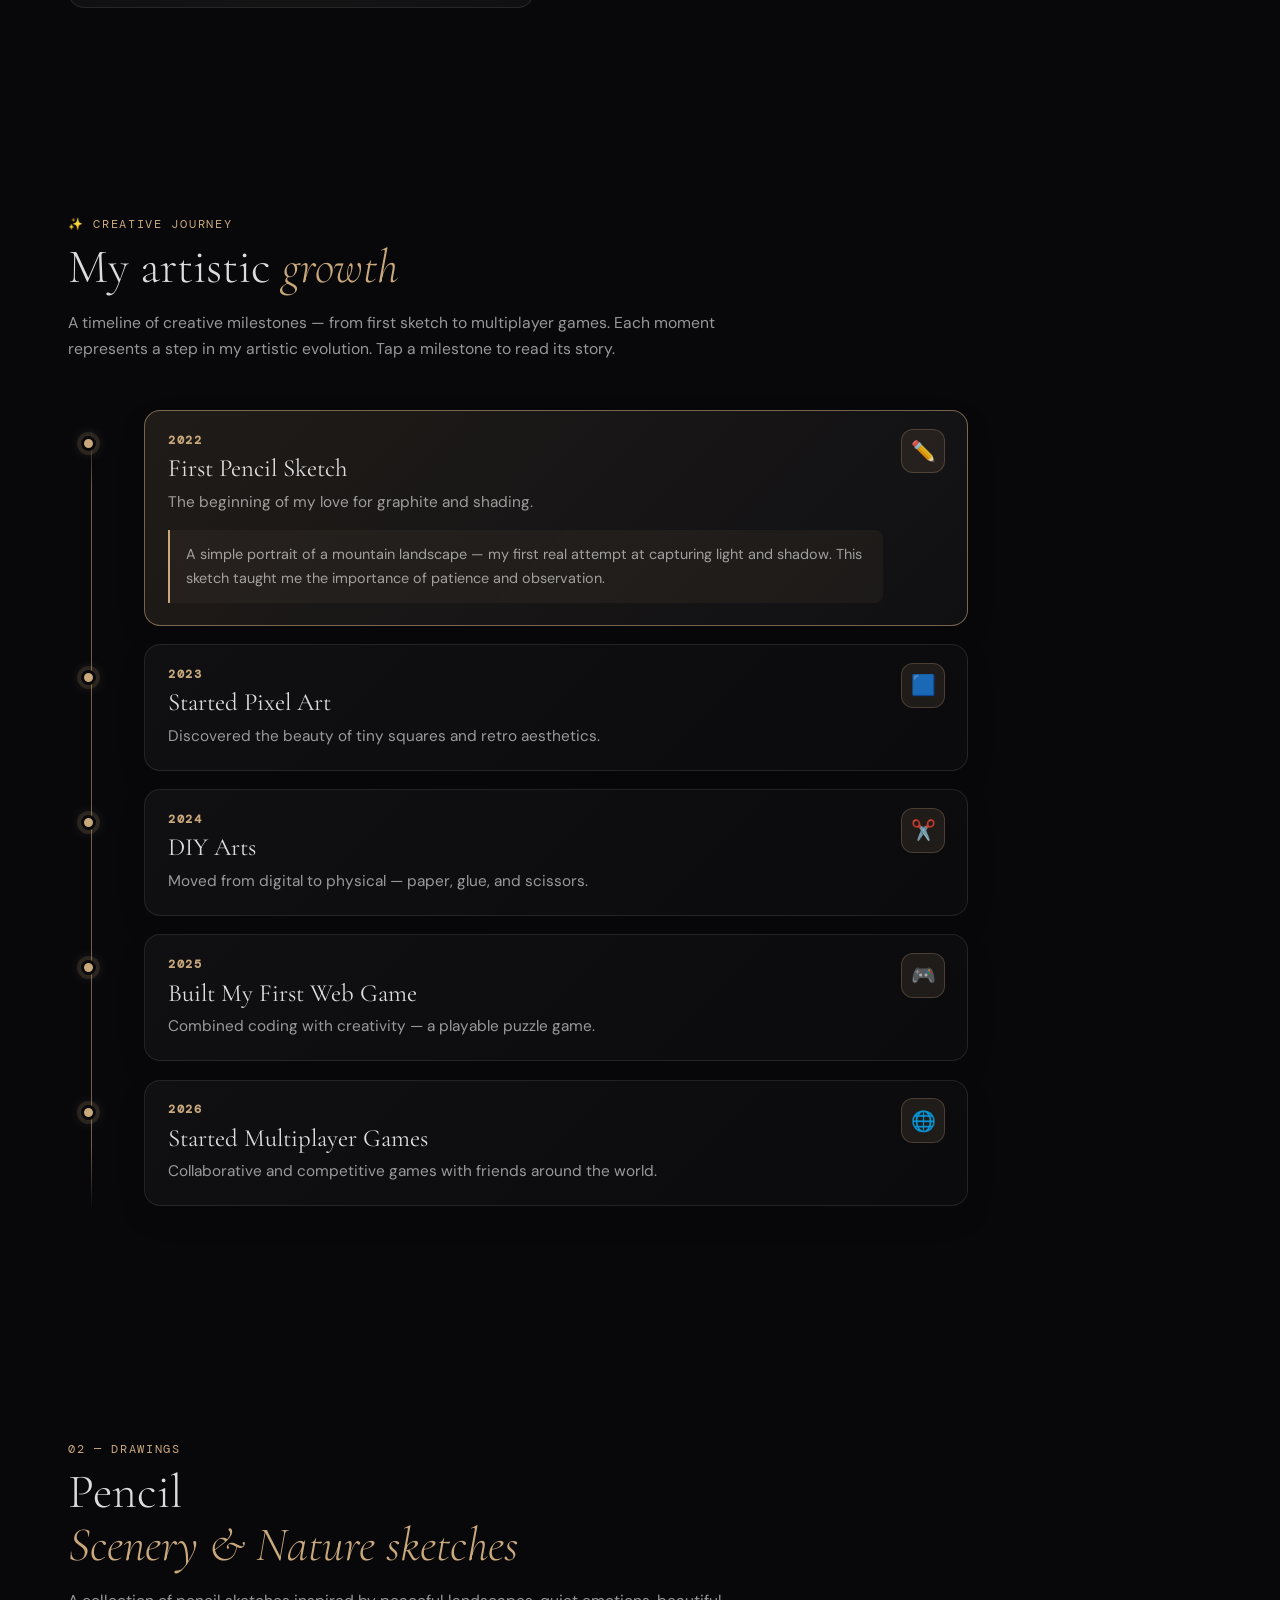
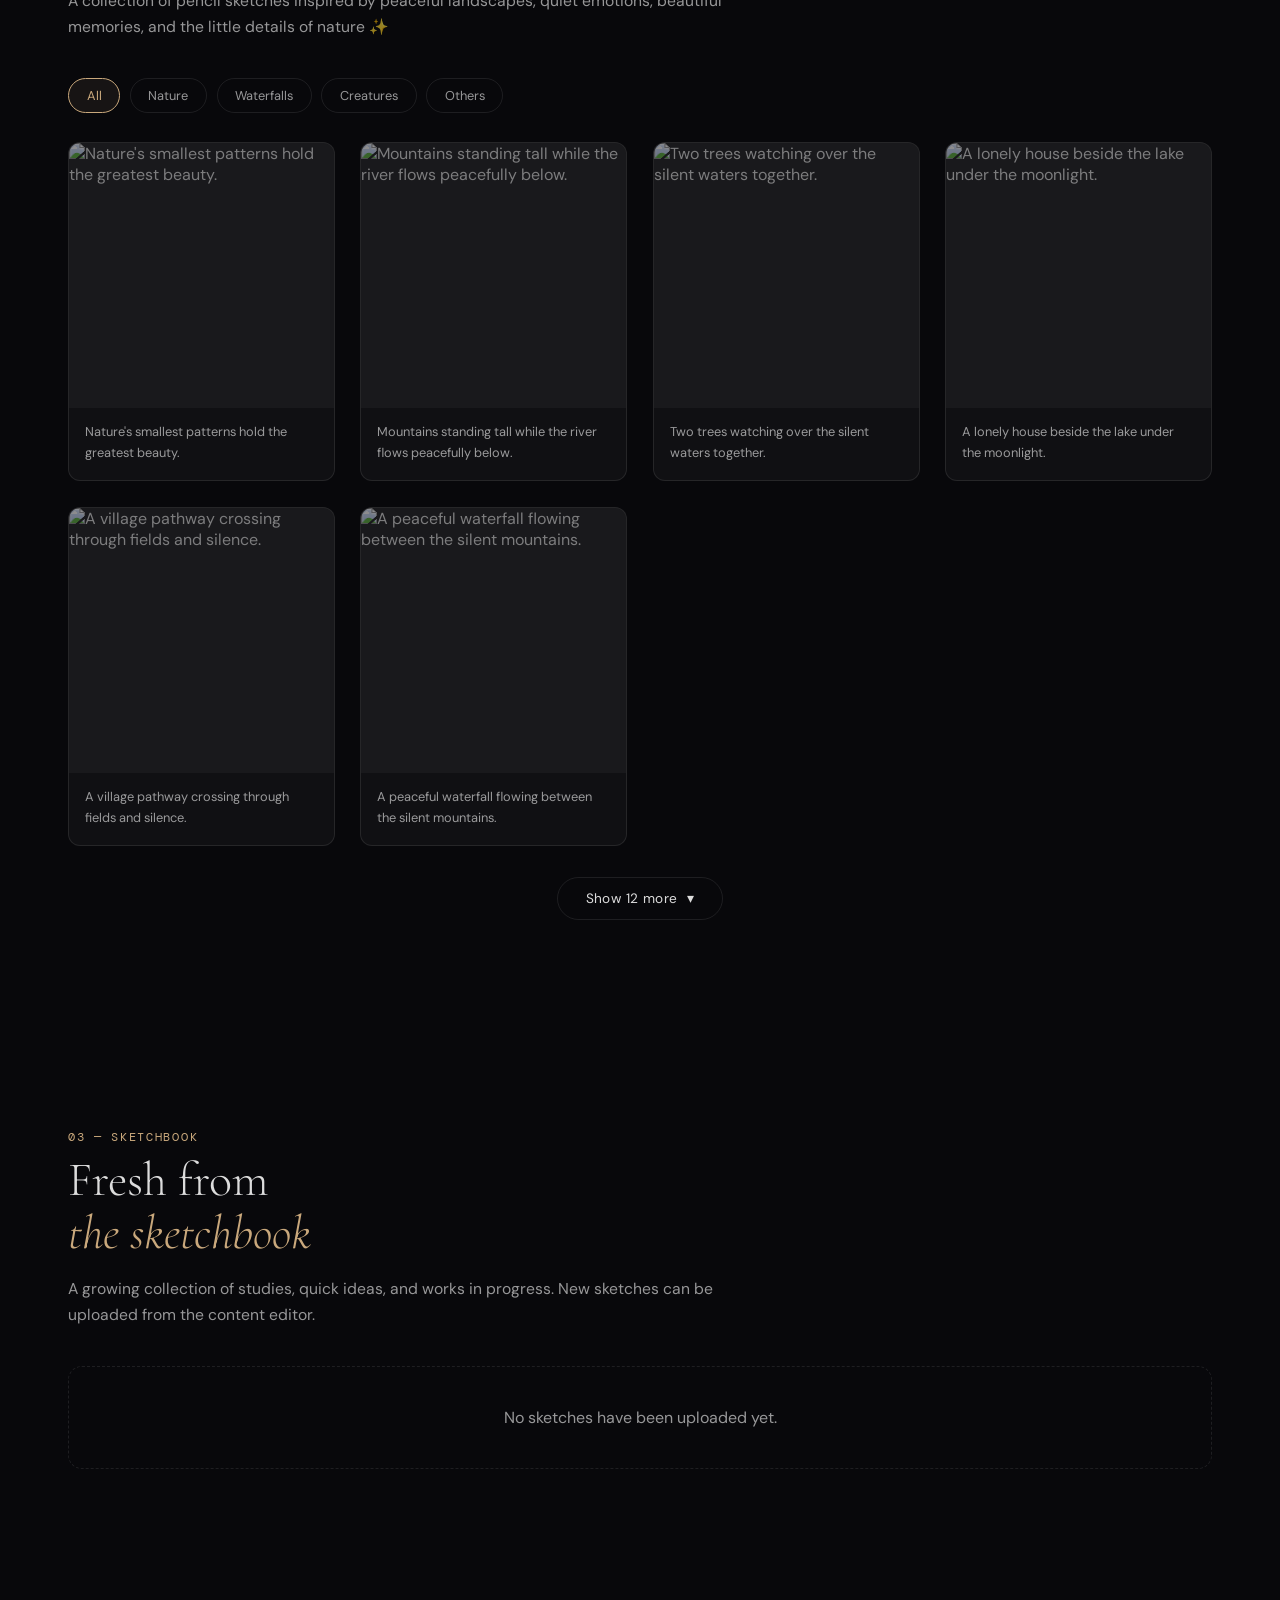
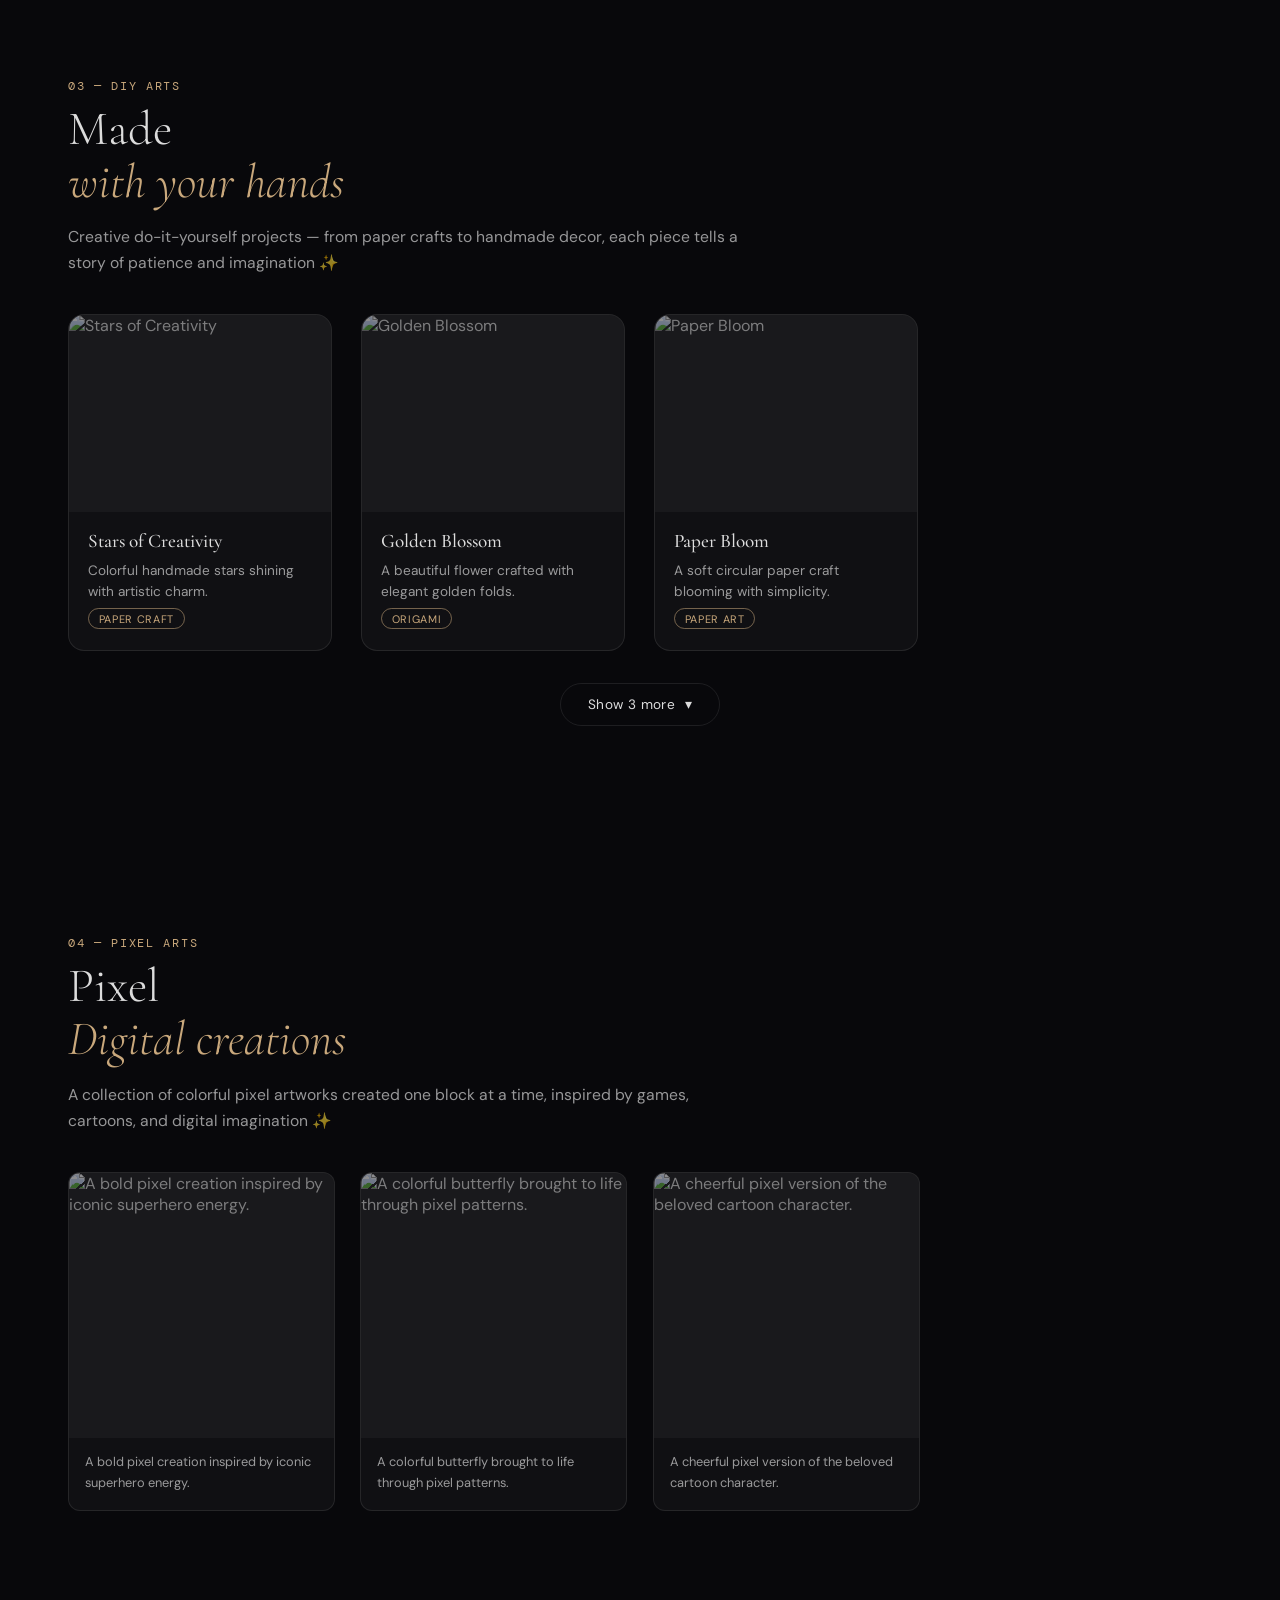
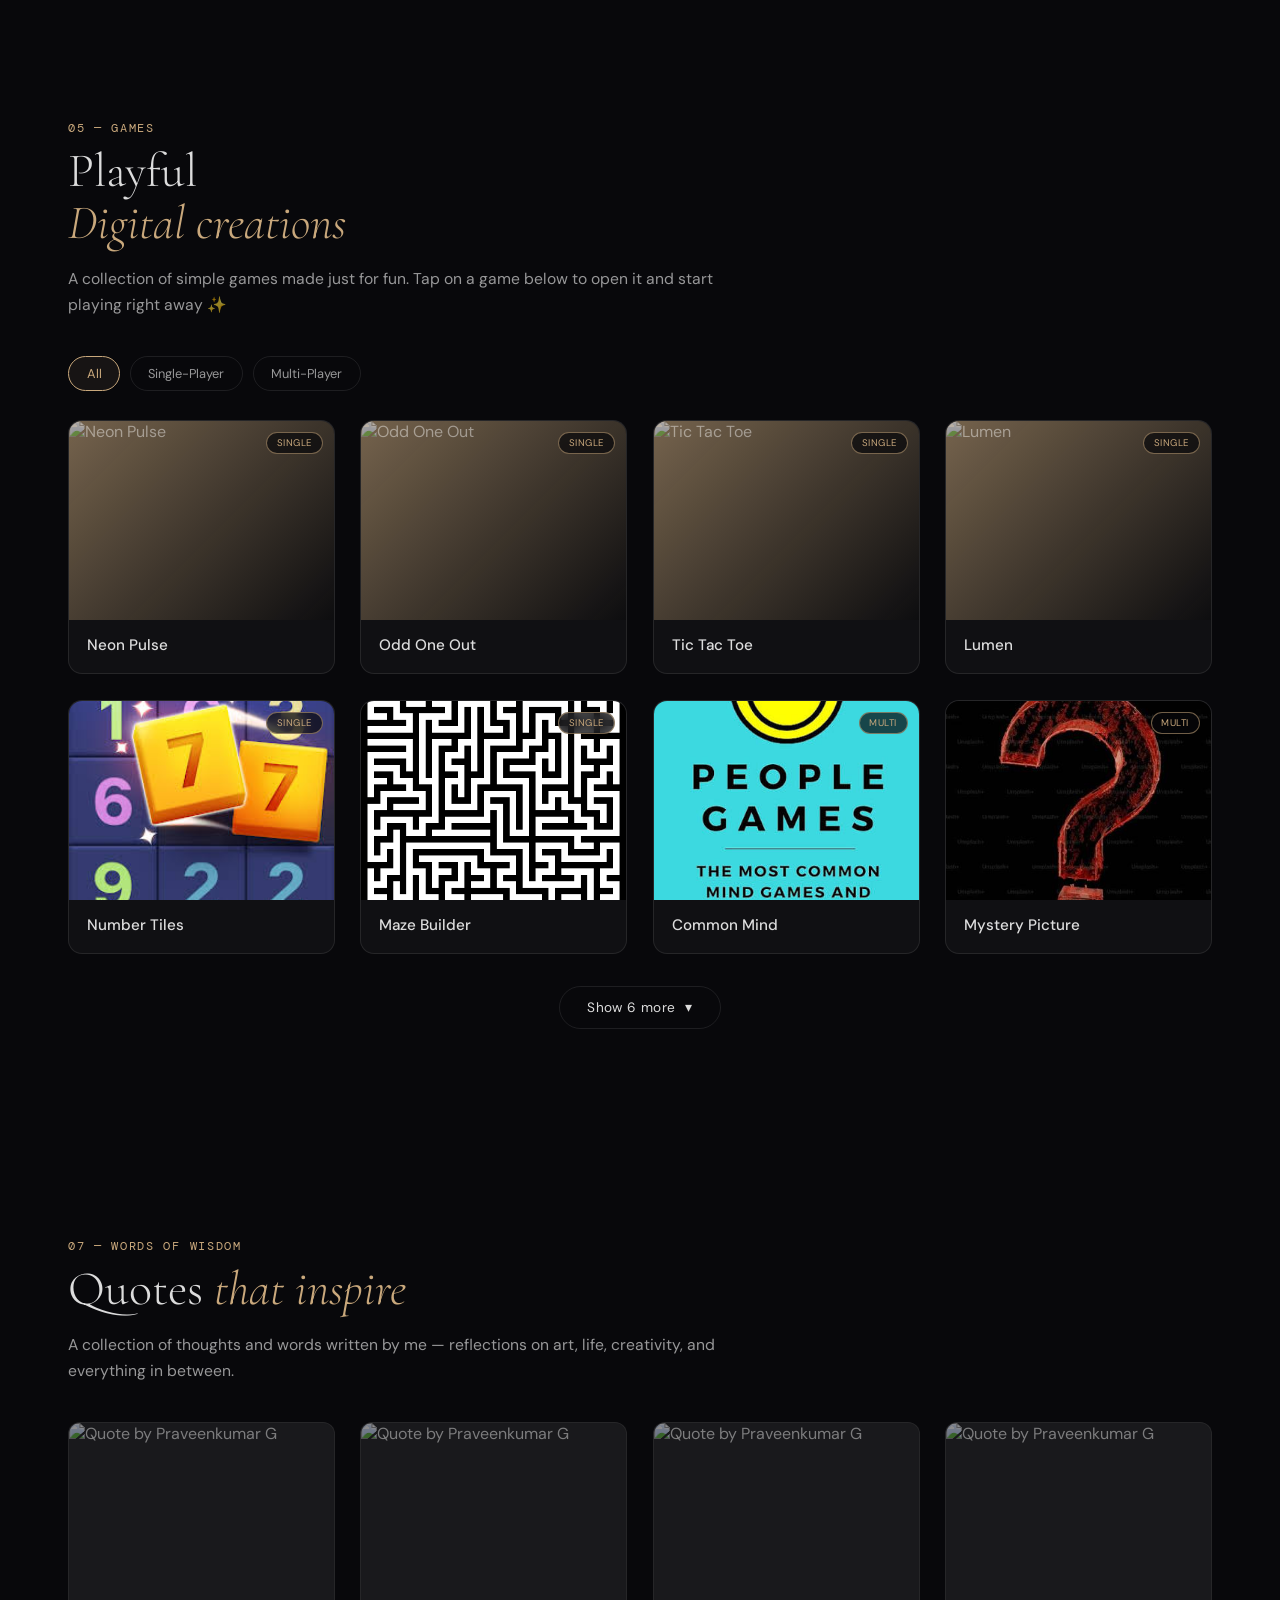
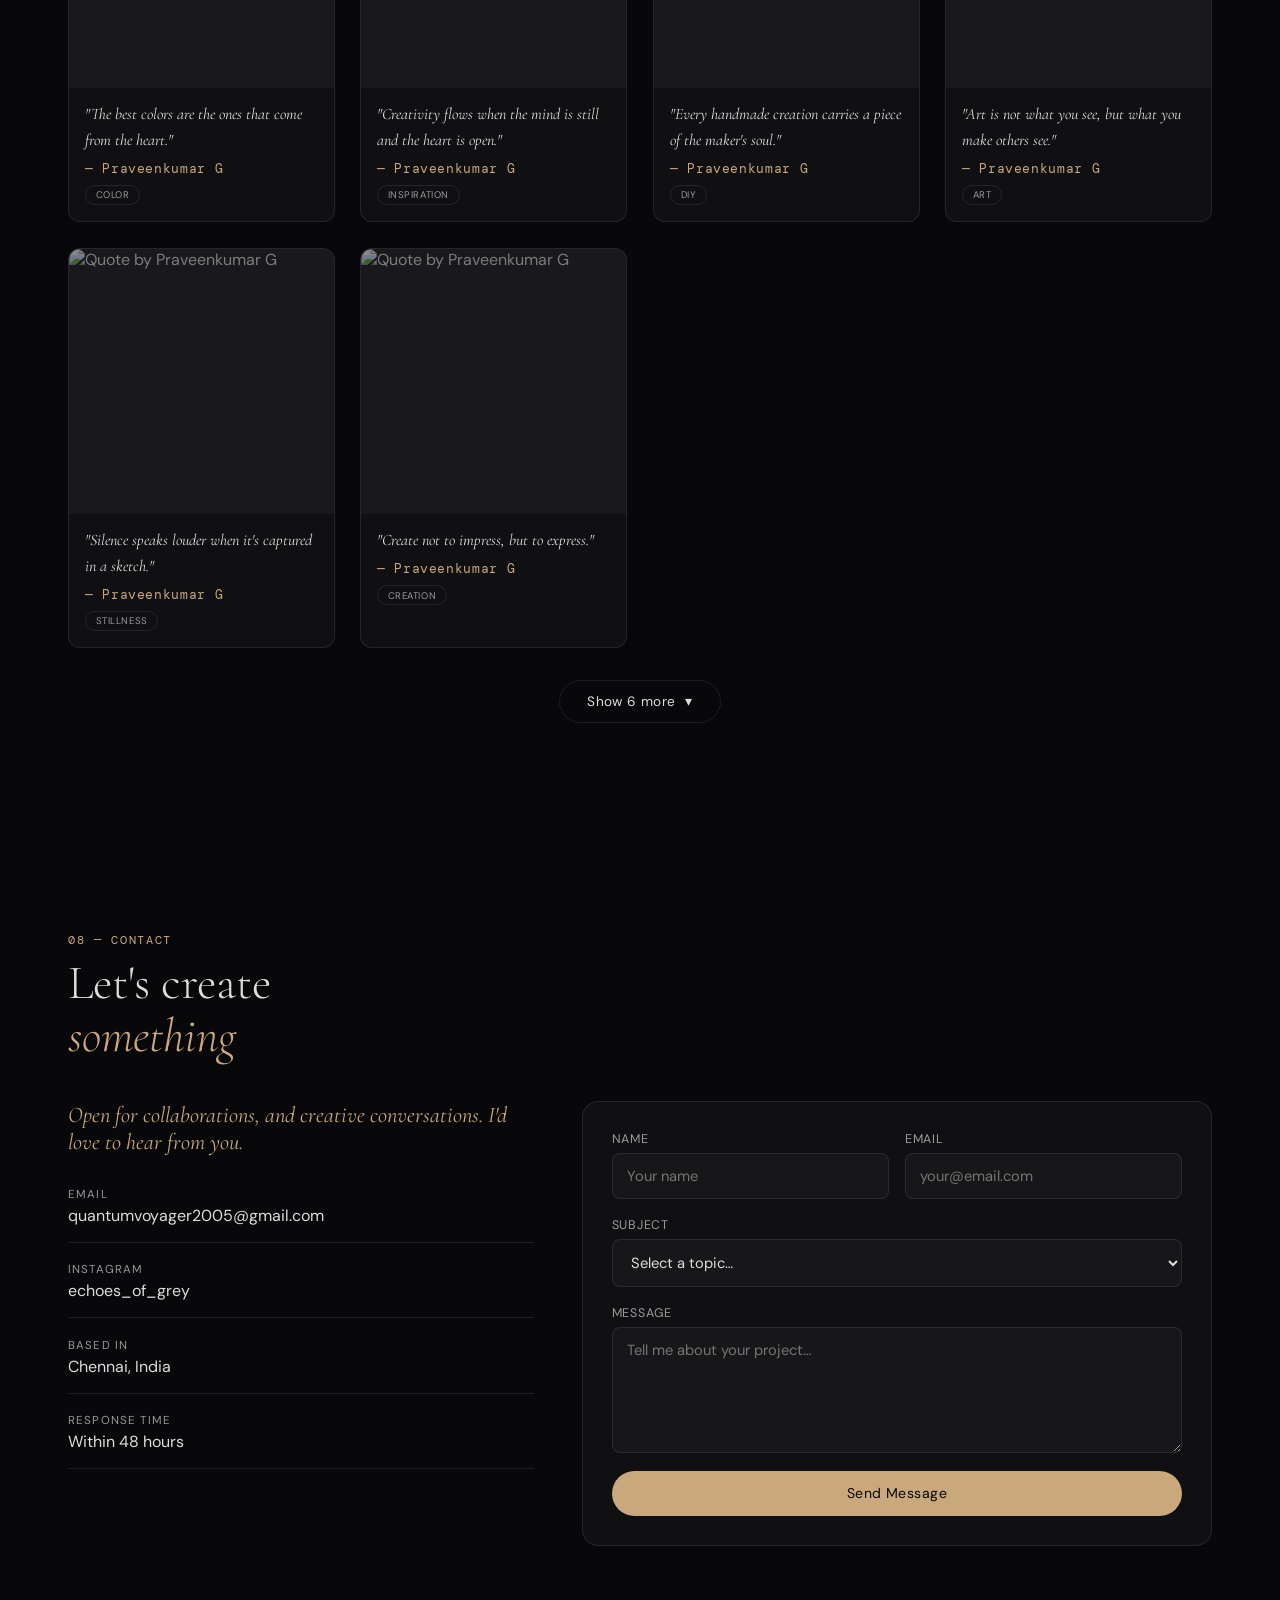
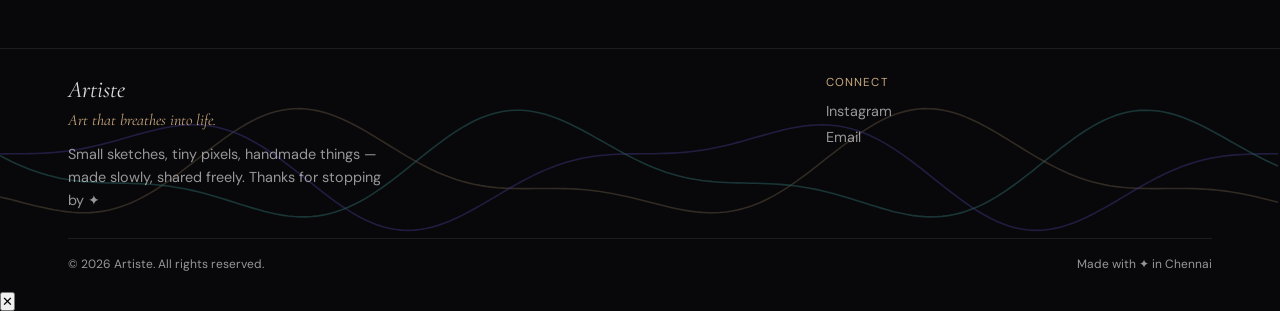
==== commit 7e044290: "Update contact email address" ====
--- a/praveenkumarg/01/index.html
+++ b/praveenkumarg/01/index.html
@@ -3298,14 +3298,14 @@
                 <div class="contact-info">
                     <p class="contact-lead">Open for collaborations, and creative conversations. I'd love to hear from you.</p>
                     <div class="contact-items">
-                        <div class="contact-item"><span class="contact-label">Email</span><a href="mailto:amazinggreenland84@gmail.com" class="contact-val">amazinggreenland84@gmail.com</a></div>
+                        <div class="contact-item"><span class="contact-label">Email</span><a href="mailto:quantumvoyager2005@gmail.com" class="contact-val">quantumvoyager2005@gmail.com</a></div>
                         <div class="contact-item"><span class="contact-label">Instagram</span><a href="https://www.instagram.com/echoes_of_grey?utm_source=qr&igsh=MTNzMnZ3YWR6OWhwYg==" target="_blank" class="contact-val">echoes_of_grey</a></div>
                         <div class="contact-item"><span class="contact-label">Based in</span><span class="contact-val">Chennai, India</span></div>
                         <div class="contact-item"><span class="contact-label">Response time</span><span class="contact-val">Within 48 hours</span></div>
                     </div>
                 </div>
                 <div class="contact-form-wrap">
-                    <form class="contact-form" id="contactForm" action="https://formsubmit.co/ajax/amazinggreenland84@gmail.com" method="POST">
+                    <form class="contact-form" id="contactForm" action="https://formsubmit.co/ajax/quantumvoyager2005@gmail.com" method="POST">
                         <input type="hidden" name="_subject" value="New portfolio contact message" />
                         <input type="hidden" name="_replyto" id="formReplyTo" value="" />
                         <input type="hidden" name="_captcha" value="false" />
@@ -3344,7 +3344,7 @@
                 <div class="footer-links-col">
                     <span class="footer-col-title">Connect</span>
                     <a href="https://www.instagram.com/echoes_of_grey" target="_blank">Instagram</a>
-                    <a href="mailto:amazinggreenland84@gmail.com">Email</a>
+                    <a href="mailto:quantumvoyager2005@gmail.com">Email</a>
                 </div>
             </div>
             <div class="footer-bottom">
@@ -4136,7 +4136,7 @@
                     form.reset();
                 } catch (err) {
                     console.error('Contact form error:', err);
-                    success.textContent = 'The message could not be sent. Please email amazinggreenland84@gmail.com directly.';
+                    success.textContent = 'The message could not be sent. Please email quantumvoyager2005@gmail.com directly.';
                 } finally {
                     submitButton.disabled = false;
                 }
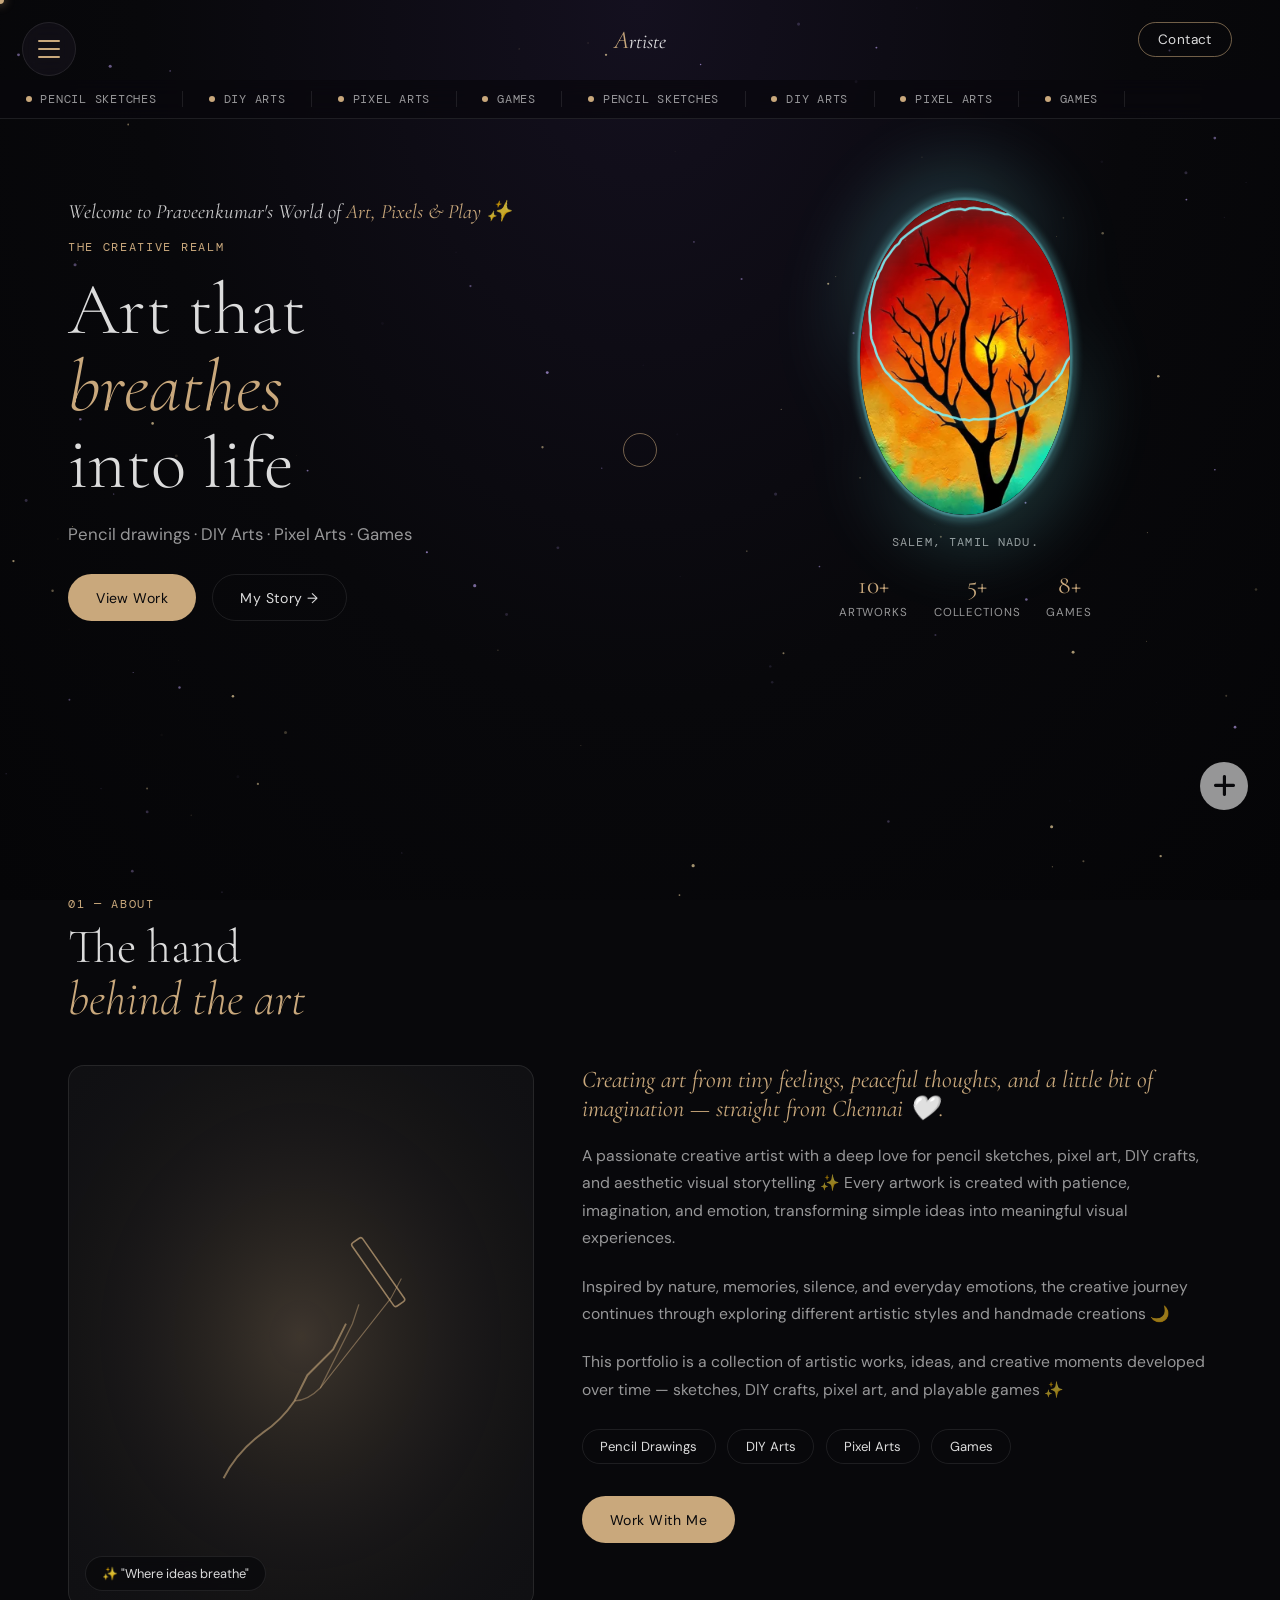
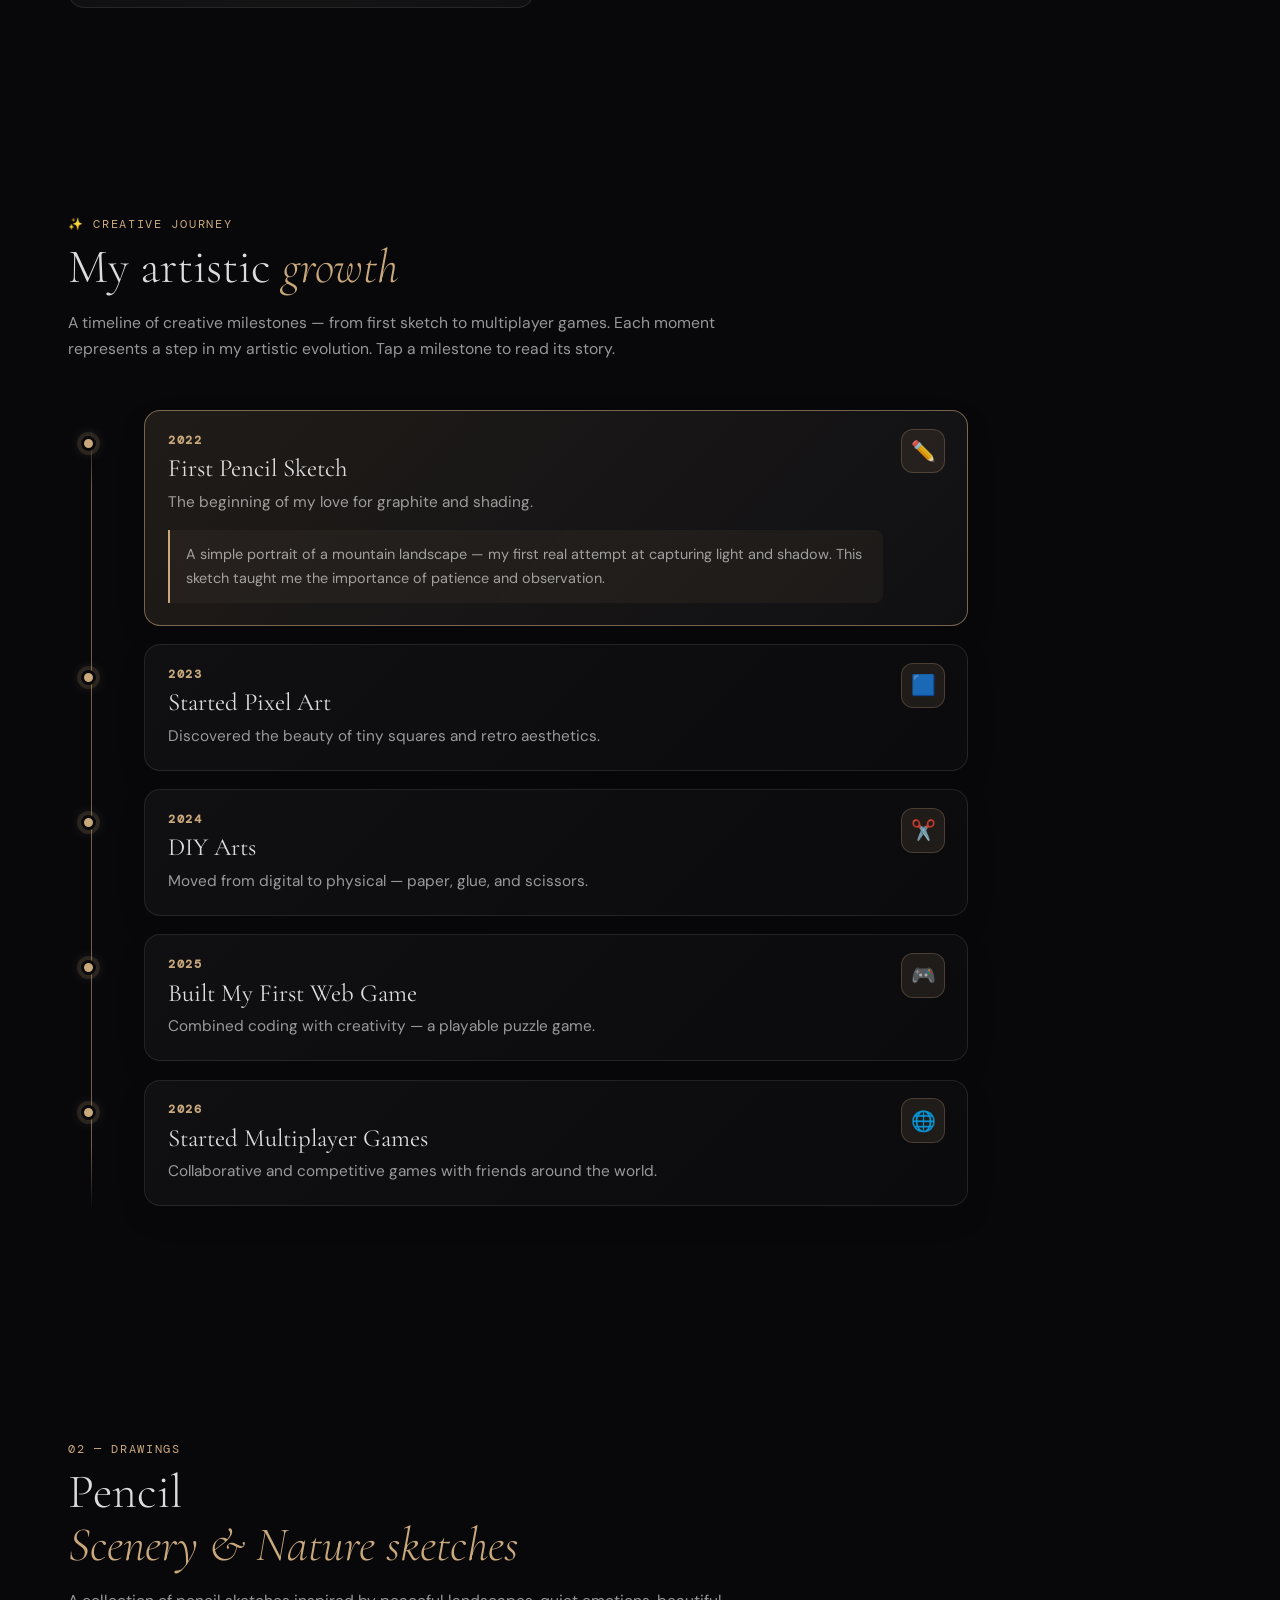
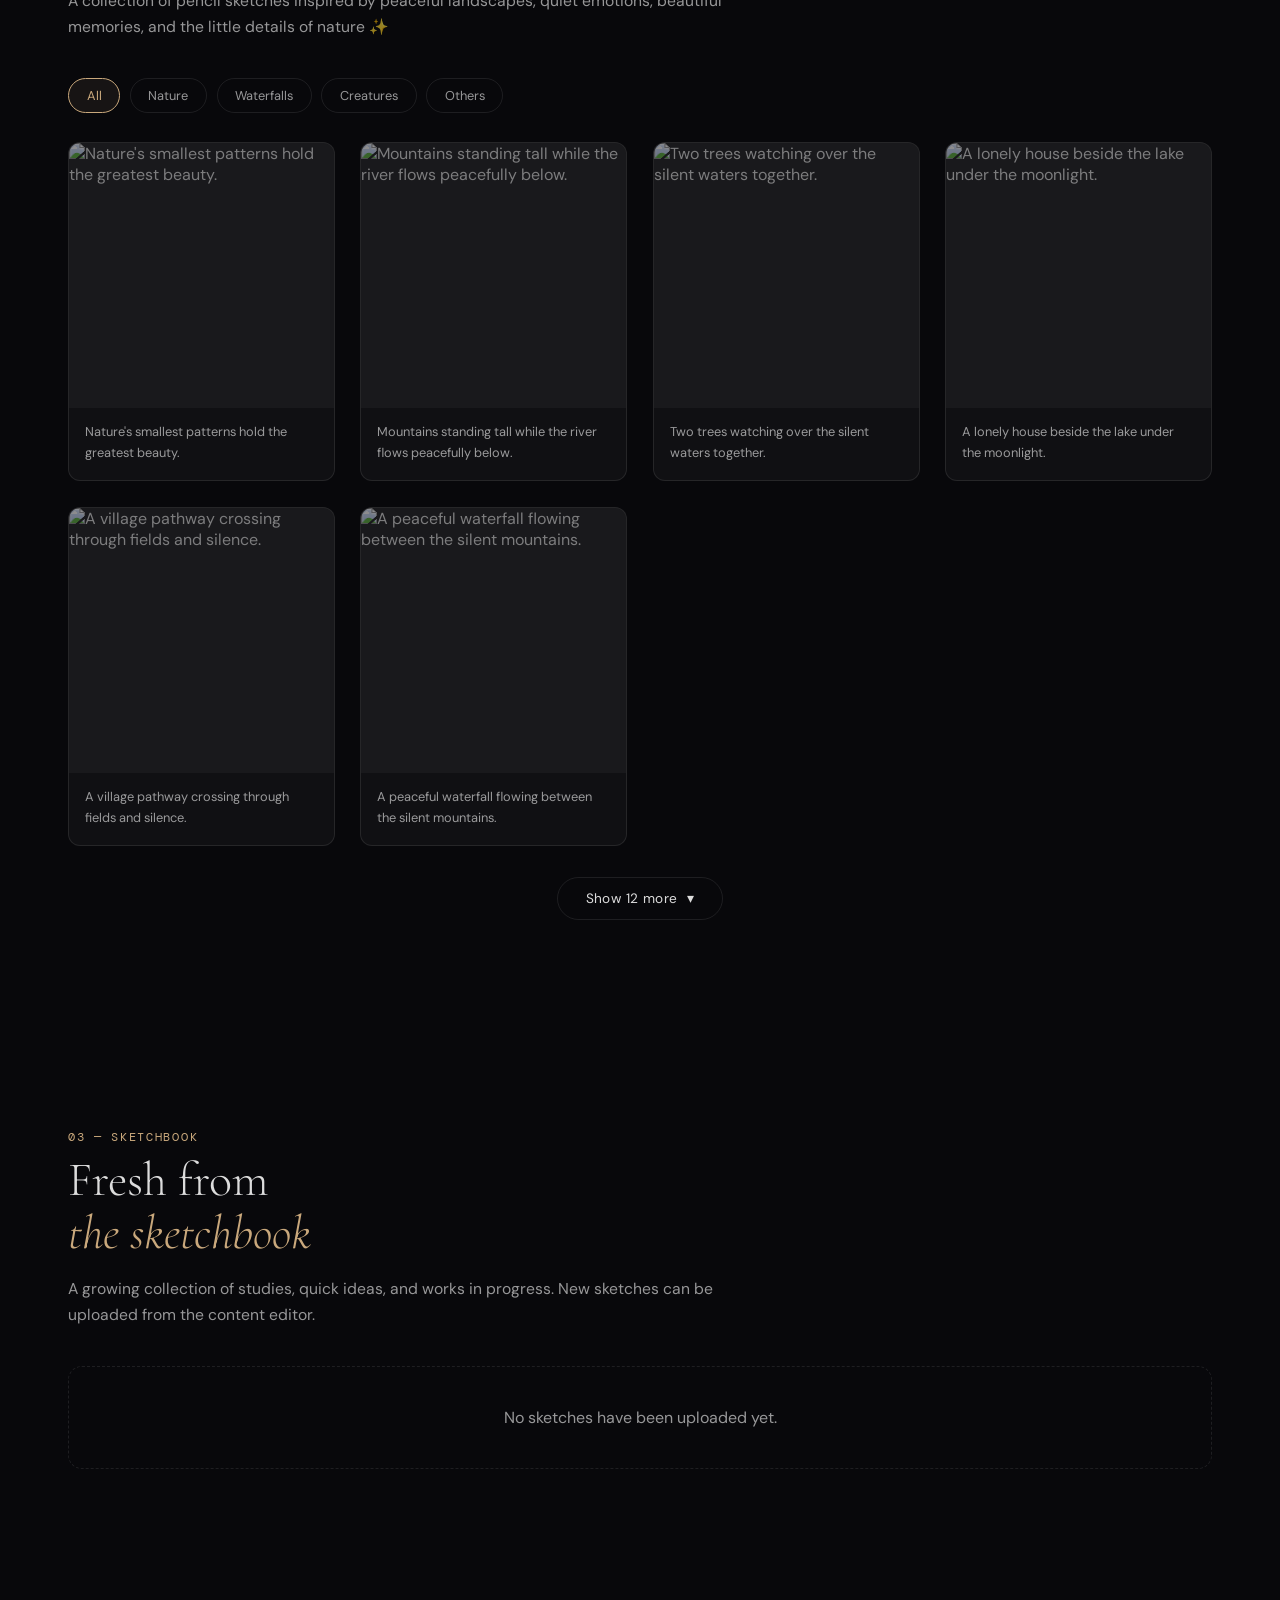
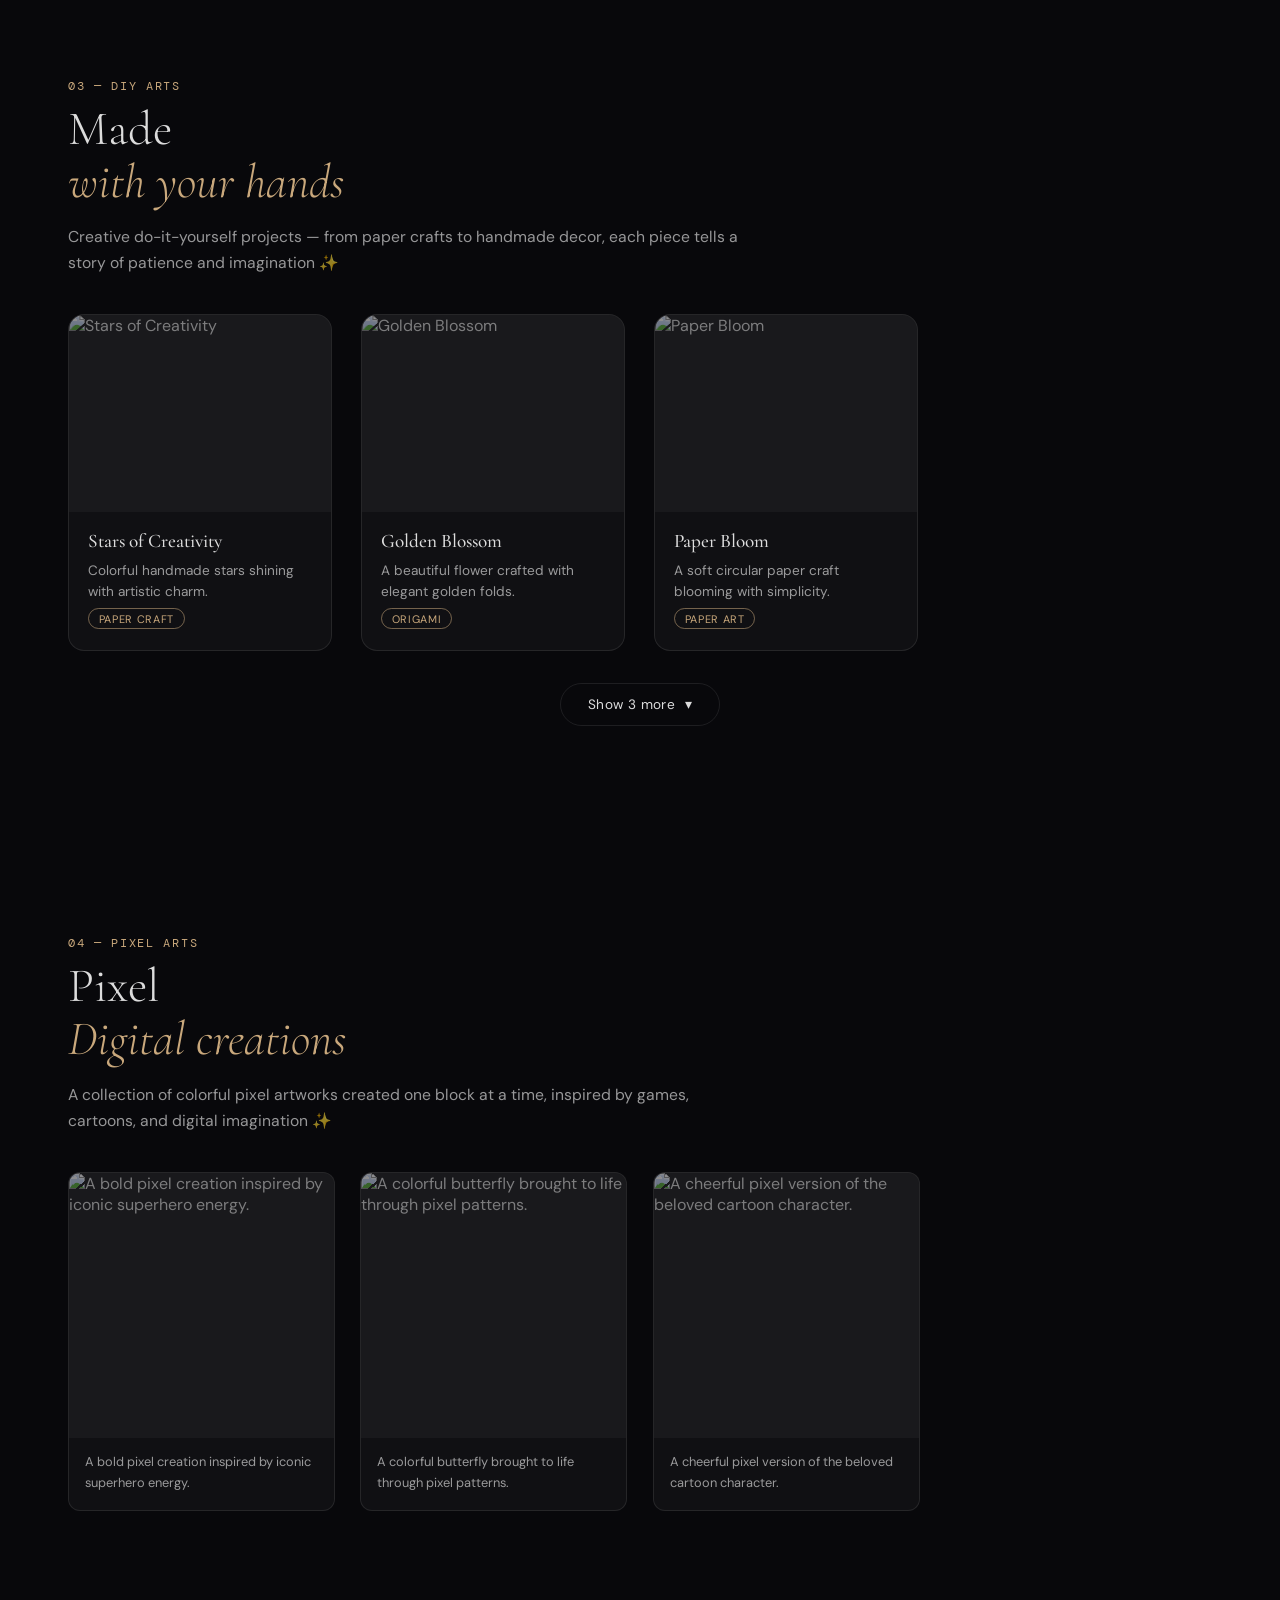
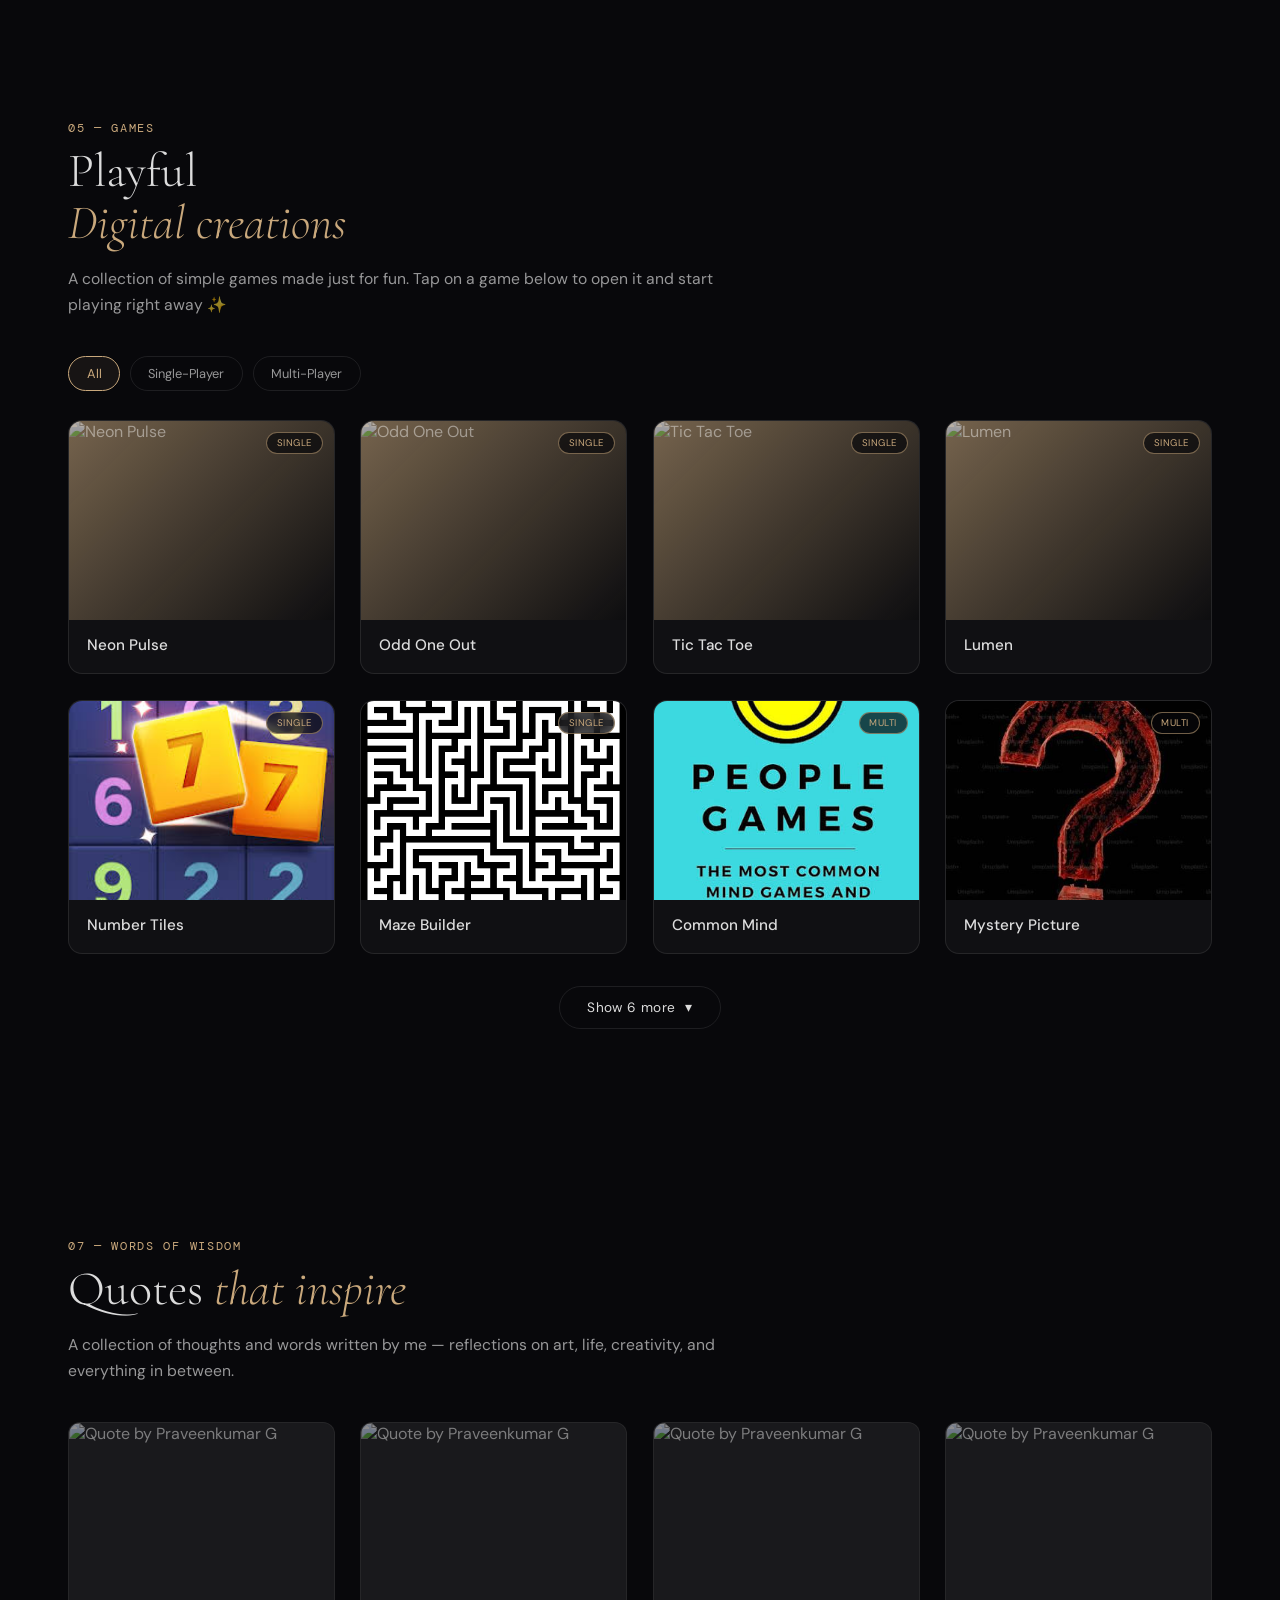
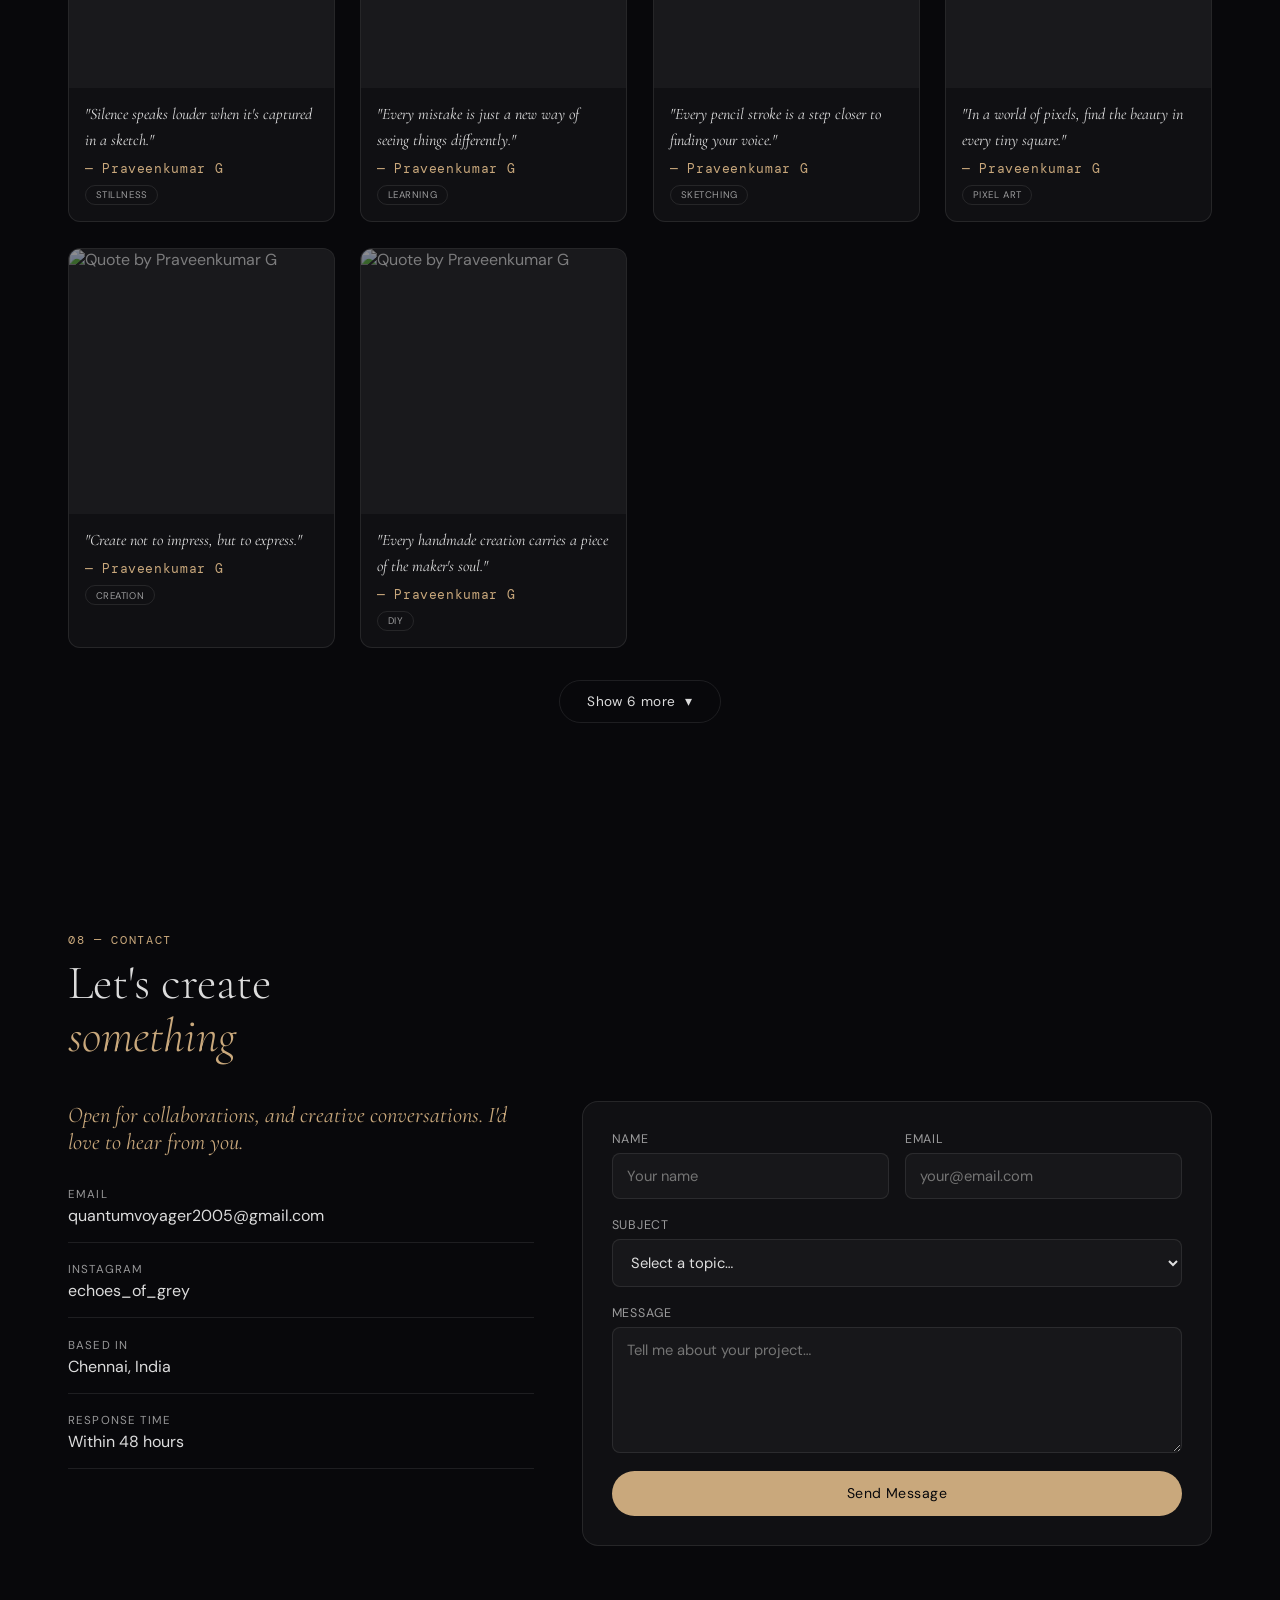
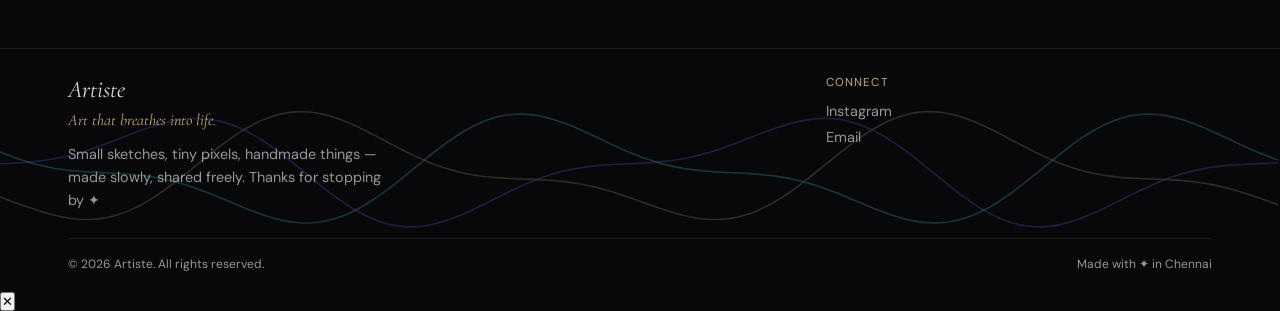
==== commit f2df0e64: "Add editable site contact details" ====
--- a/praveenkumarg/01/index.html
+++ b/praveenkumarg/01/index.html
@@ -3296,12 +3296,12 @@
             </div>
             <div class="contact-grid">
                 <div class="contact-info">
-                    <p class="contact-lead">Open for collaborations, and creative conversations. I'd love to hear from you.</p>
+                    <p class="contact-lead" id="contactLead">Open for collaborations, and creative conversations. I'd love to hear from you.</p>
                     <div class="contact-items">
-                        <div class="contact-item"><span class="contact-label">Email</span><a href="mailto:quantumvoyager2005@gmail.com" class="contact-val">quantumvoyager2005@gmail.com</a></div>
-                        <div class="contact-item"><span class="contact-label">Instagram</span><a href="https://www.instagram.com/echoes_of_grey?utm_source=qr&igsh=MTNzMnZ3YWR6OWhwYg==" target="_blank" class="contact-val">echoes_of_grey</a></div>
-                        <div class="contact-item"><span class="contact-label">Based in</span><span class="contact-val">Chennai, India</span></div>
-                        <div class="contact-item"><span class="contact-label">Response time</span><span class="contact-val">Within 48 hours</span></div>
+                        <div class="contact-item"><span class="contact-label">Email</span><a id="contactEmail" href="mailto:quantumvoyager2005@gmail.com" class="contact-val">quantumvoyager2005@gmail.com</a></div>
+                        <div class="contact-item"><span class="contact-label">Instagram</span><a id="contactInstagram" href="https://www.instagram.com/echoes_of_grey" target="_blank" class="contact-val">echoes_of_grey</a></div>
+                        <div class="contact-item"><span class="contact-label">Based in</span><span class="contact-val" id="contactLocation">Chennai, India</span></div>
+                        <div class="contact-item"><span class="contact-label">Response time</span><span class="contact-val" id="contactResponseTime">Within 48 hours</span></div>
                     </div>
                 </div>
                 <div class="contact-form-wrap">
@@ -3397,6 +3397,7 @@
                 <div class="sel-btn" data-section="pixel"><span class="sel-icon">🟦</span>Pixel Arts</div>
                 <div class="sel-btn" data-section="games"><span class="sel-icon">🎮</span>Games</div>
                 <div class="sel-btn" data-section="quotes"><span class="sel-icon">💭</span>Quotes</div>
+                <div class="sel-btn" data-section="siteDetails"><span class="sel-icon">⚙️</span>Site details</div>
             </div>
         </div>
     </div>
@@ -4485,6 +4486,14 @@
                         author: 'Praveenkumar G', tag: 'DIY', image: 'images/quotes/12.jpg' }
                 ],
                 sketches: [],
+                siteDetails: {
+                    lead: "Open for collaborations, and creative conversations. I'd love to hear from you.",
+                    email: 'quantumvoyager2005@gmail.com',
+                    instagram: 'echoes_of_grey',
+                    instagramUrl: 'https://www.instagram.com/echoes_of_grey',
+                    location: 'Chennai, India',
+                    responseTime: 'Within 48 hours'
+                }
             };
         }
 
@@ -4492,6 +4501,21 @@
 
         function getData() {
             return deployedData;
+        }
+
+        function applySiteDetails() {
+            const details = deployedData.siteDetails;
+            document.getElementById('contactLead').textContent = details.lead;
+            const email = document.getElementById('contactEmail');
+            email.textContent = details.email;
+            email.href = `mailto:${details.email}`;
+            const instagram = document.getElementById('contactInstagram');
+            instagram.textContent = details.instagram;
+            instagram.href = details.instagramUrl;
+            document.getElementById('contactLocation').textContent = details.location;
+            document.getElementById('contactResponseTime').textContent = details.responseTime;
+            document.getElementById('contactForm').action = `https://formsubmit.co/ajax/${details.email}`;
+            document.querySelector('.footer-links-col a[href^="mailto:"]').href = `mailto:${details.email}`;
         }
 
         function saveData(data) { return data; }
@@ -5017,6 +5041,14 @@
                 { key: 'tag', label: 'Tag (e.g. Art, Inspiration)', type: 'text', required: false },
                 { key: 'image', label: 'Image (PNG/JPG)', type: 'file', required: true }
             ],
+            siteDetails: [
+                { key: 'lead', label: 'Contact introduction', type: 'textarea', required: true },
+                { key: 'email', label: 'Contact email', type: 'email', required: true },
+                { key: 'instagram', label: 'Instagram username', type: 'text', required: true },
+                { key: 'instagramUrl', label: 'Instagram URL', type: 'url', required: true },
+                { key: 'location', label: 'Location', type: 'text', required: true },
+                { key: 'responseTime', label: 'Response time', type: 'text', required: true }
+            ]
         };
 
         const sectionNames = {
@@ -5026,6 +5058,7 @@
             pixel: 'Pixel Arts',
             games: 'Games',
             quotes: 'Quotes',
+            siteDetails: 'Site details'
         };
 
         function openSectionSelector() {
@@ -5052,7 +5085,8 @@
             btn.addEventListener('click', function() {
                 const section = this.dataset.section;
                 closeSelector();
-                openAddForm(section);
+                if (section === 'siteDetails') openEditForm(section);
+                else openAddForm(section);
             });
         });
 
@@ -5069,6 +5103,17 @@
 
         function openEditForm(section, id) {
             const data = getData();
+            if (section === 'siteDetails') {
+                currentSection = section;
+                editId = null;
+                formTitle.textContent = 'Edit Site details';
+                formSub.textContent = 'Update the contact information shown across the website.';
+                submitBtn.textContent = 'Save details';
+                buildFormFields(section, data.siteDetails);
+                formOverlay.classList.add('active');
+                formStatus.style.display = 'none';
+                return;
+            }
             if (!data[section]) return;
             const item = data[section].find(i => i.id === id);
             if (!item) return;
@@ -5120,11 +5165,11 @@
                   ${existingImg ? `<div style="margin-top:0.4rem;font-size:0.75rem;color:var(--text-dim);">Current: ${existingImg.split('/').pop()}</div>` : ''}
                 </div>
               `;
-                } else {
+                                } else {
                     html += `
                 <div class="form-group">
                   <label>${field.label}${field.required ? ' *' : ''}</label>
-                  <input type="text" id="cms_field_${field.key}" value="${val}" ${field.required ? 'required' : ''} />
+                                    <input type="${field.type === 'email' || field.type === 'url' ? field.type : 'text'}" id="cms_field_${field.key}" value="${val}" ${field.required ? 'required' : ''} />
                 </div>
               `;
                 }
@@ -5202,7 +5247,11 @@
                     if (existing && existing.image) itemData.image = existing.image;
                 }
                 try {
-                    if (editId) {
+                    if (currentSection === 'siteDetails') {
+                        deployedData.siteDetails = itemData;
+                        applySiteDetails();
+                        showStatus('✅ Site details updated for this session.', 'var(--gold)');
+                    } else if (editId) {
                         updateItem(currentSection, editId, itemData);
                         showStatus('✅ Item updated successfully!', 'var(--gold)');
                     } else {
@@ -5255,6 +5304,7 @@
 
         // ---------- Init ----------
         function init() {
+            applySiteDetails();
             renderDrawings();
             renderSketches();
             renderDiy();
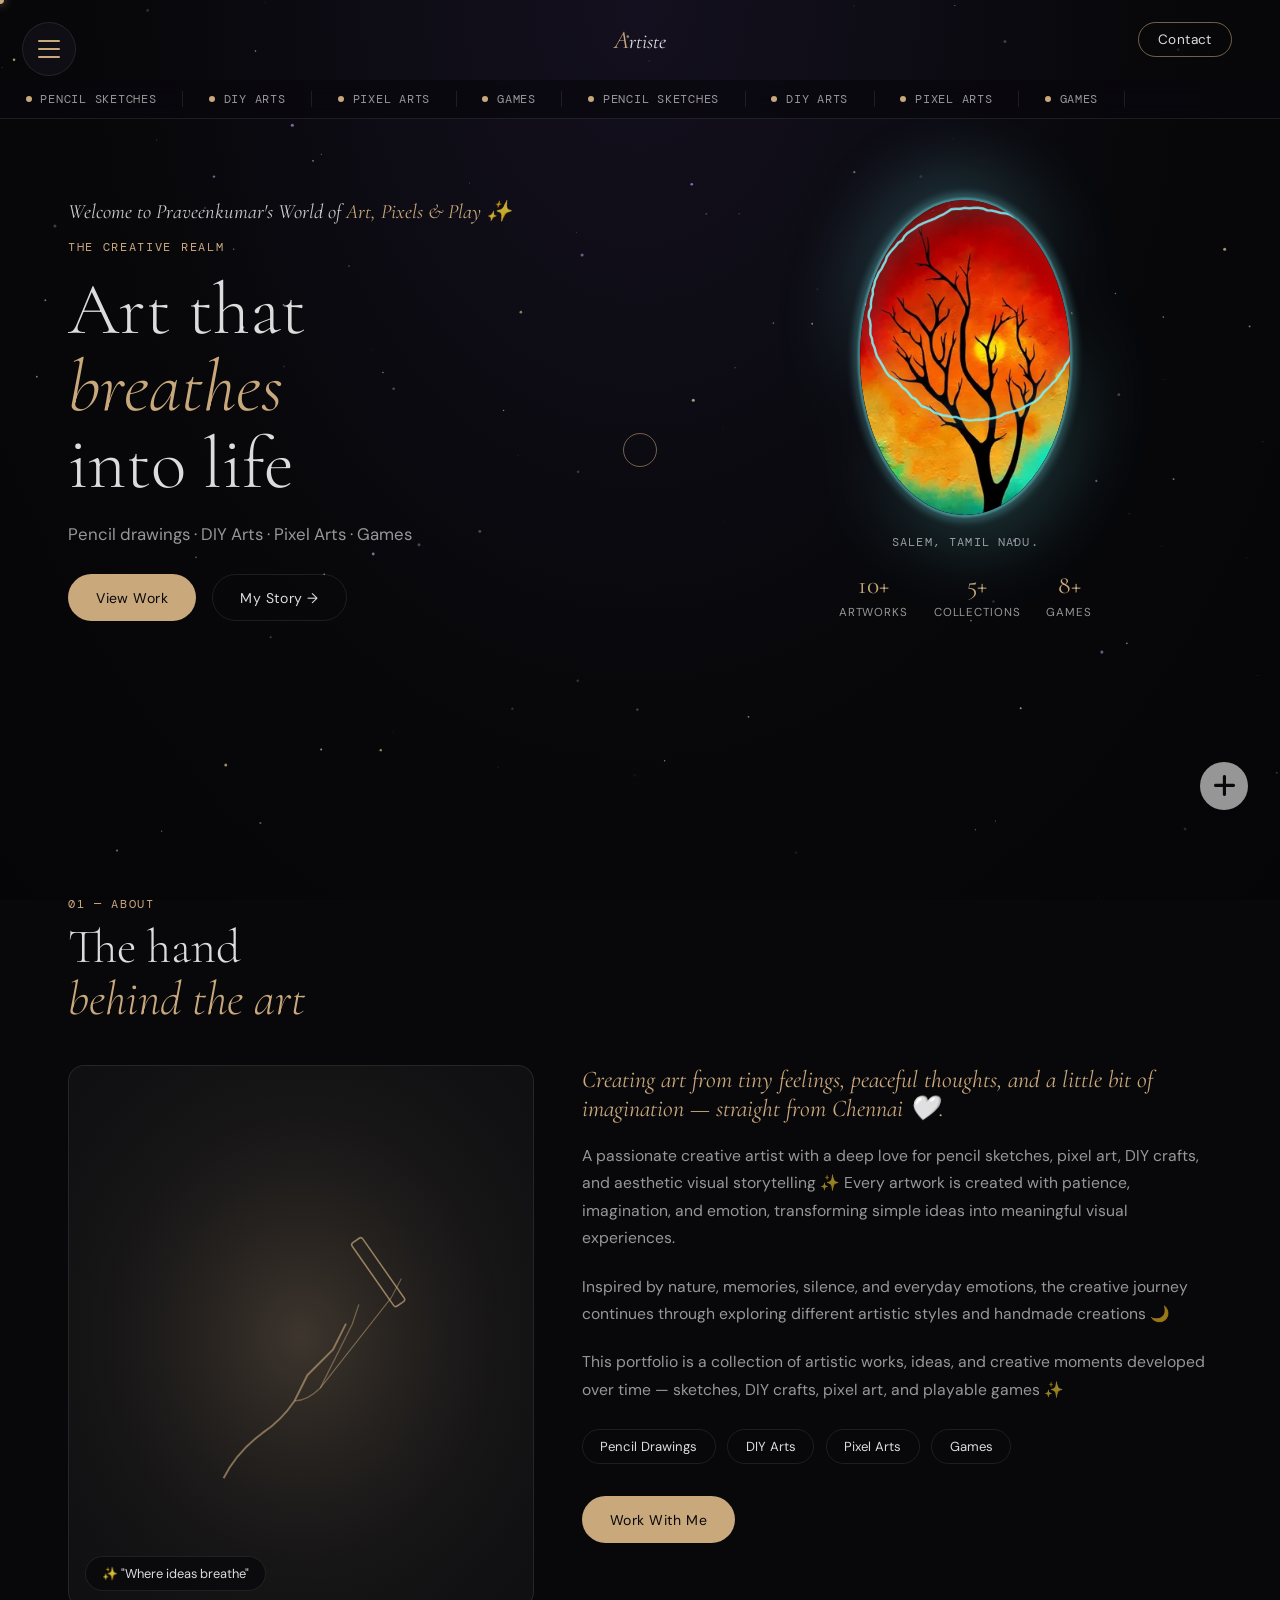
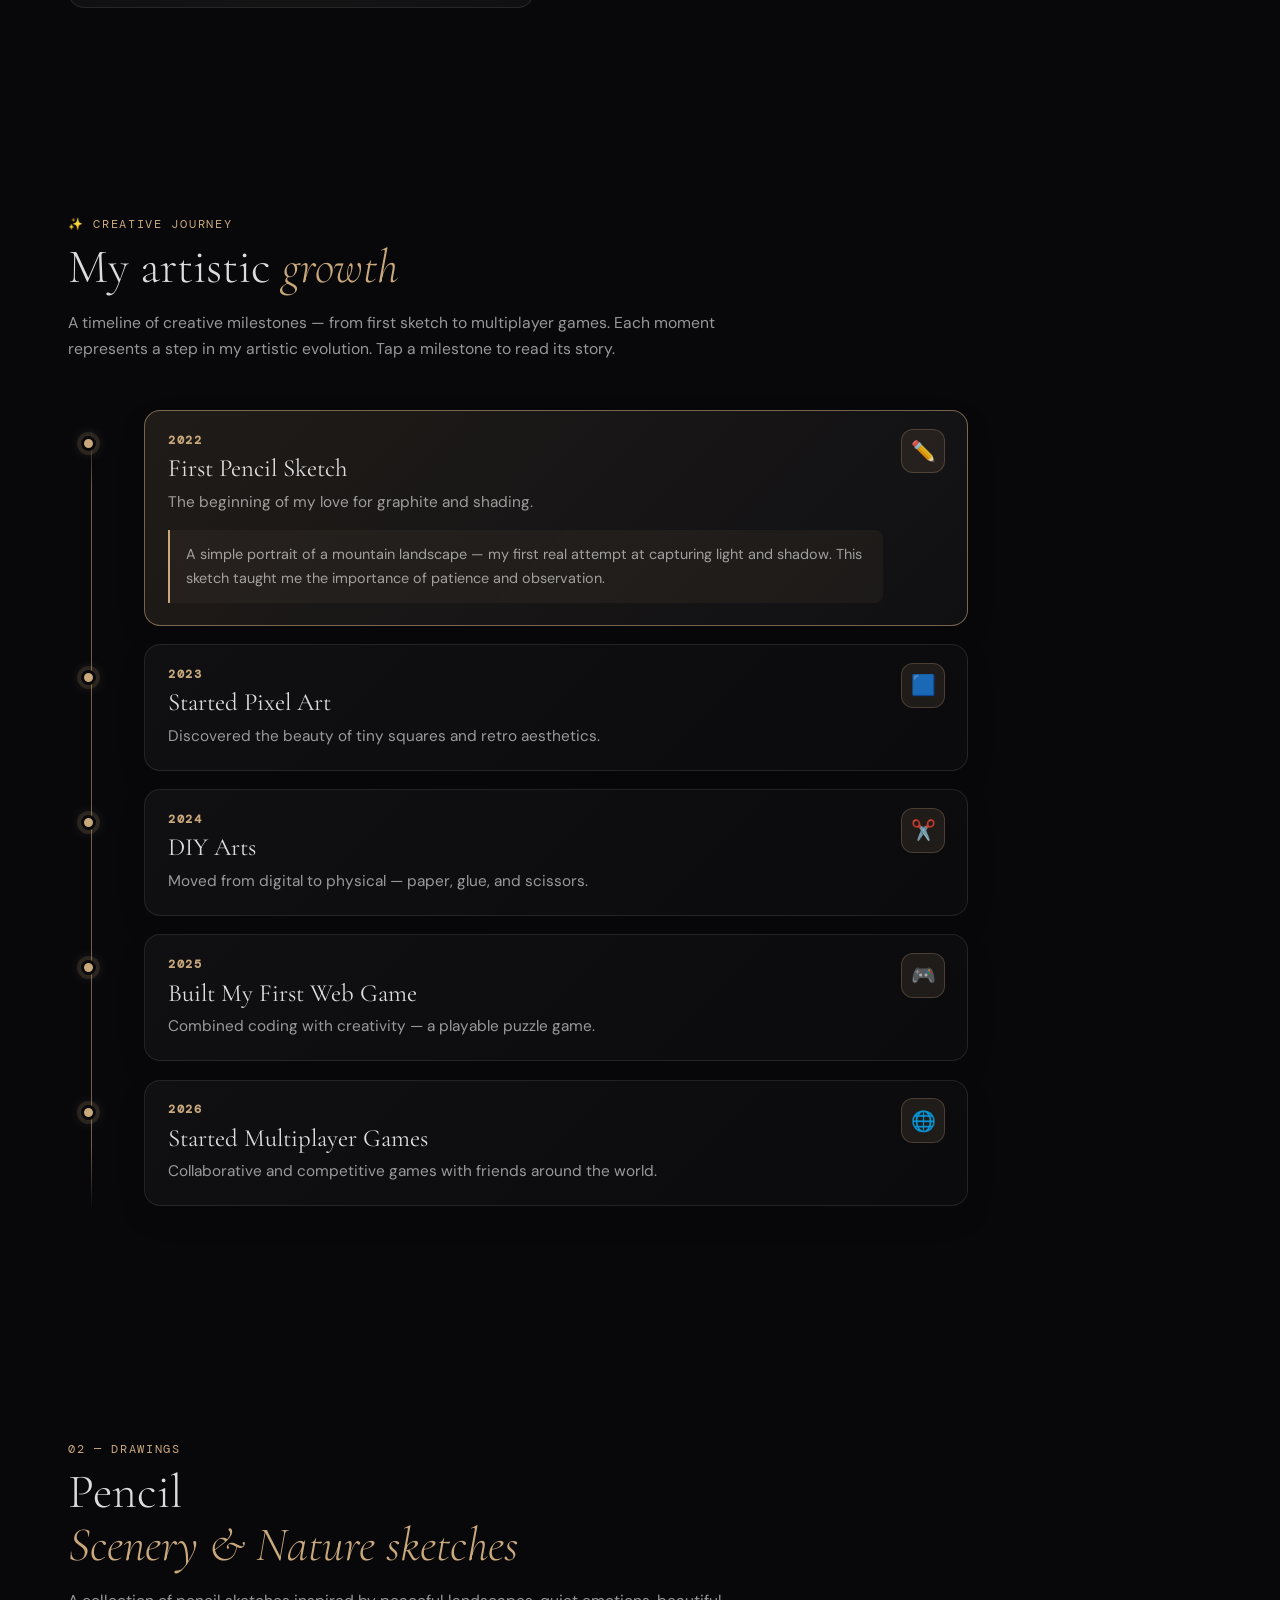
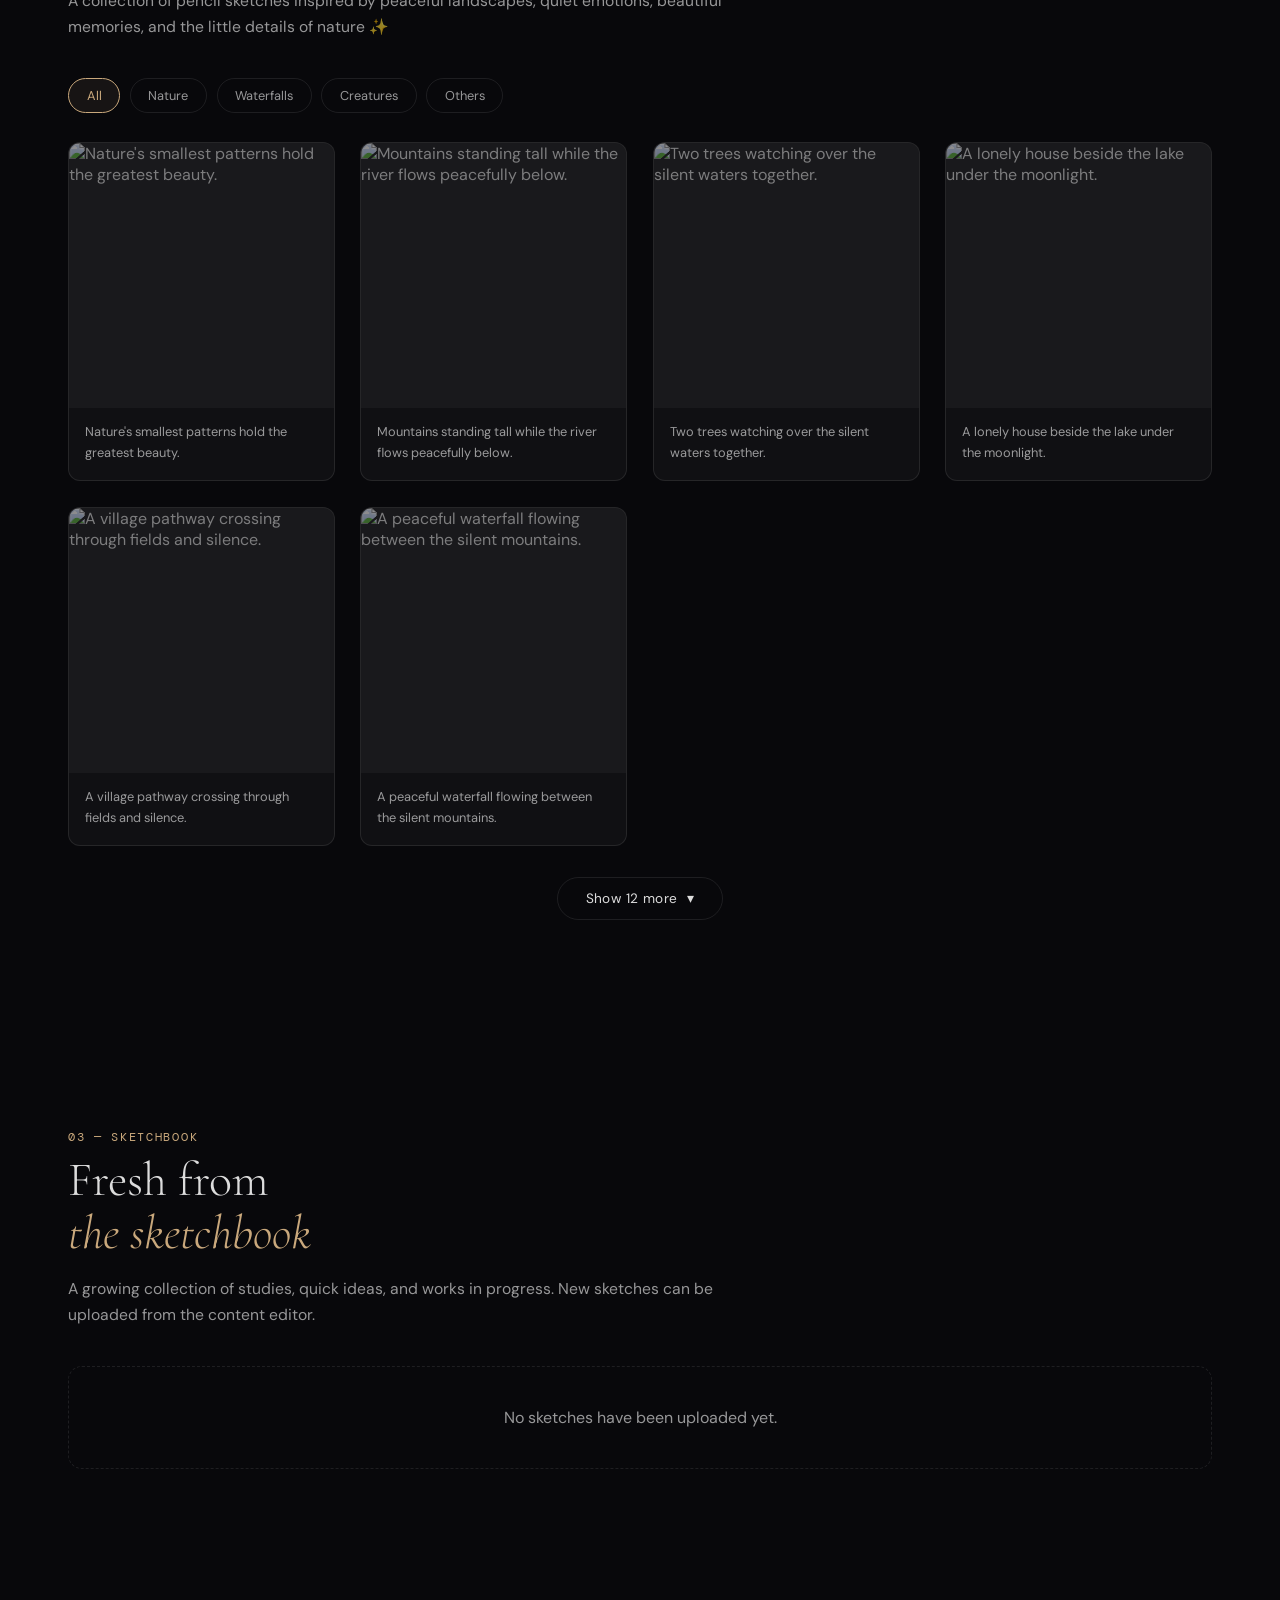
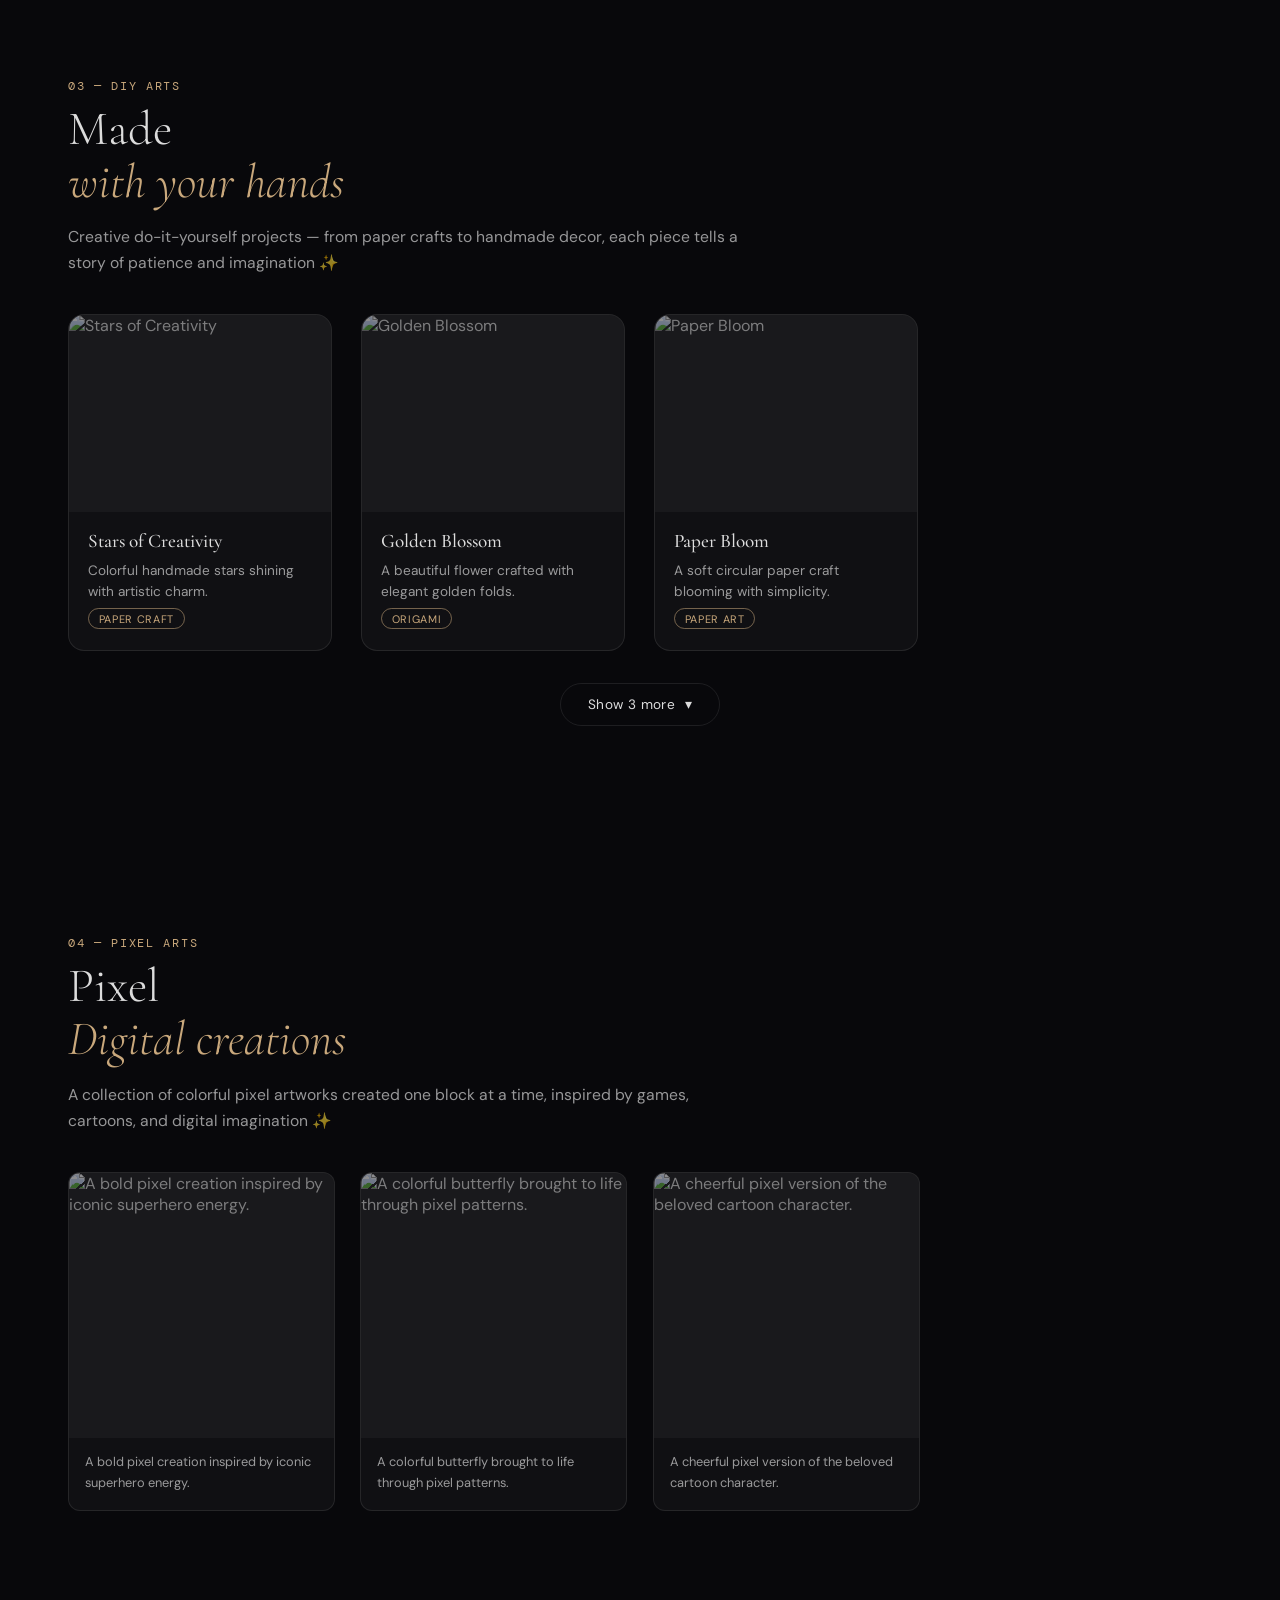
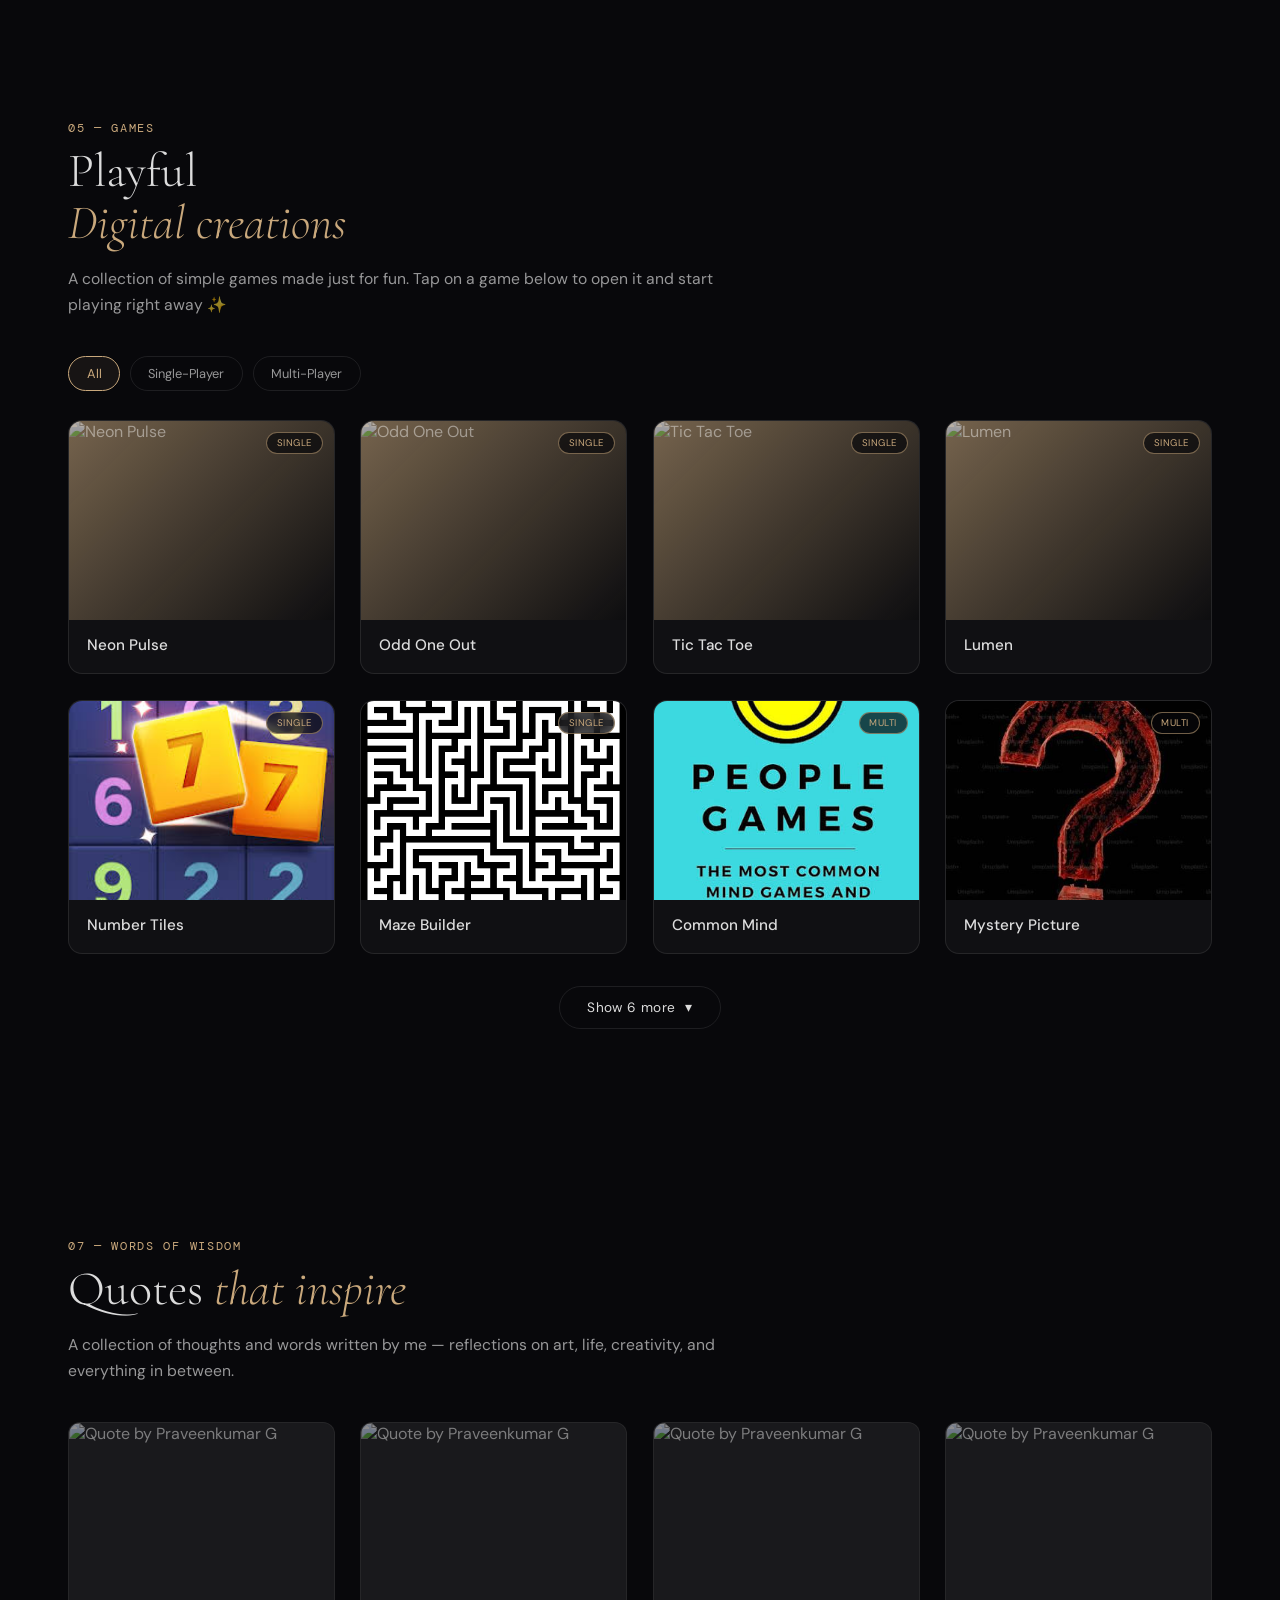
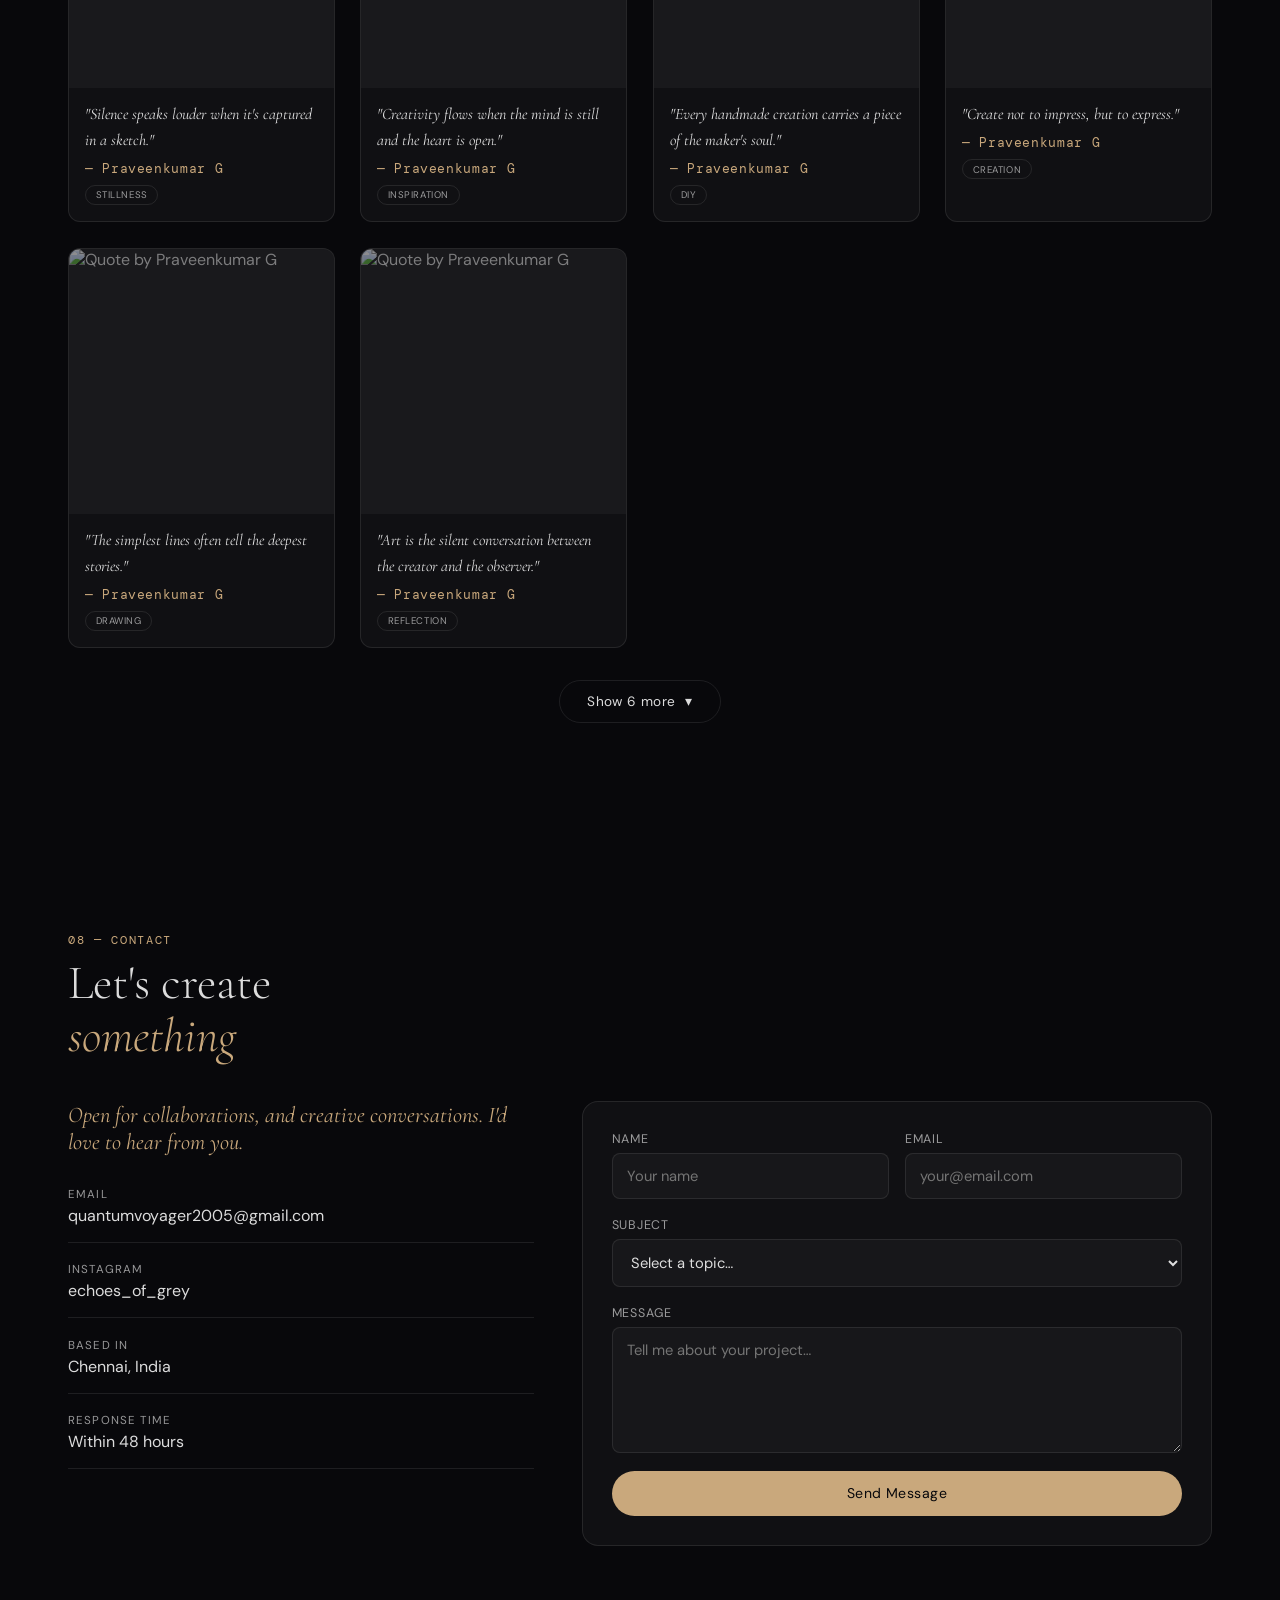
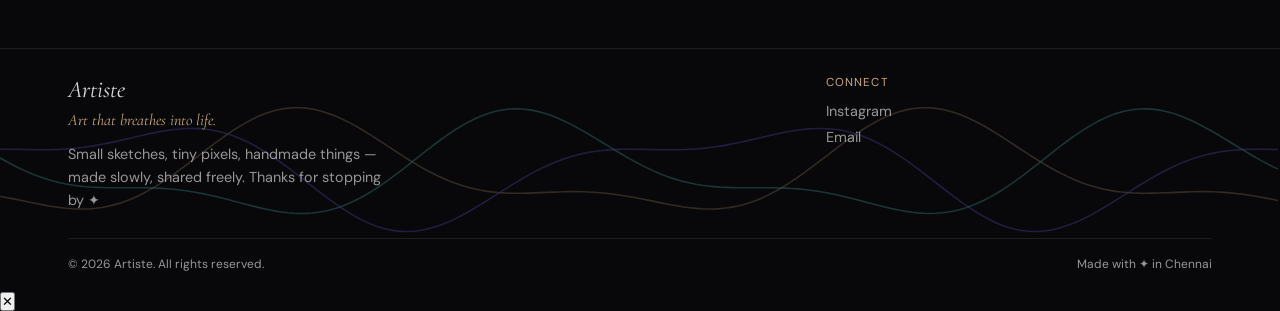
==== commit ea6558c6: "Enable authenticated contact detail editing" ====
--- a/praveenkumarg/01/index.html
+++ b/praveenkumarg/01/index.html
@@ -3296,12 +3296,12 @@
             </div>
             <div class="contact-grid">
                 <div class="contact-info">
-                    <p class="contact-lead" id="contactLead">Open for collaborations, and creative conversations. I'd love to hear from you.</p>
+                    <p class="contact-lead" id="contactLead" data-site-field="lead">Open for collaborations, and creative conversations. I'd love to hear from you.</p>
                     <div class="contact-items">
-                        <div class="contact-item"><span class="contact-label">Email</span><a id="contactEmail" href="mailto:quantumvoyager2005@gmail.com" class="contact-val">quantumvoyager2005@gmail.com</a></div>
-                        <div class="contact-item"><span class="contact-label">Instagram</span><a id="contactInstagram" href="https://www.instagram.com/echoes_of_grey" target="_blank" class="contact-val">echoes_of_grey</a></div>
-                        <div class="contact-item"><span class="contact-label">Based in</span><span class="contact-val" id="contactLocation">Chennai, India</span></div>
-                        <div class="contact-item"><span class="contact-label">Response time</span><span class="contact-val" id="contactResponseTime">Within 48 hours</span></div>
+                        <div class="contact-item"><span class="contact-label">Email</span><a id="contactEmail" data-site-field="email" href="mailto:quantumvoyager2005@gmail.com" class="contact-val">quantumvoyager2005@gmail.com</a></div>
+                        <div class="contact-item"><span class="contact-label">Instagram</span><a id="contactInstagram" data-site-field="instagram" href="https://www.instagram.com/echoes_of_grey" target="_blank" class="contact-val">echoes_of_grey</a></div>
+                        <div class="contact-item"><span class="contact-label">Based in</span><span class="contact-val" id="contactLocation" data-site-field="location">Chennai, India</span></div>
+                        <div class="contact-item"><span class="contact-label">Response time</span><span class="contact-val" id="contactResponseTime" data-site-field="responseTime">Within 48 hours</span></div>
                     </div>
                 </div>
                 <div class="contact-form-wrap">
@@ -4306,6 +4306,10 @@
                 plusBtn.classList.add('locked');
                 document.body.classList.remove('authenticated');
             }
+            document.querySelectorAll('[data-site-field]').forEach(field => {
+                field.contentEditable = authenticated ? 'true' : 'false';
+                field.classList.toggle('editable-site-field', authenticated);
+            });
         }
 
         showAuthState(false);
@@ -4518,6 +4522,24 @@
             document.querySelector('.footer-links-col a[href^="mailto:"]').href = `mailto:${details.email}`;
         }
 
+        document.querySelectorAll('[data-site-field]').forEach(field => {
+            field.addEventListener('blur', function() {
+                if (!isAuthenticated) return;
+                const key = this.dataset.siteField;
+                const value = this.textContent.trim();
+                if (!value) {
+                    applySiteDetails();
+                    return;
+                }
+                deployedData.siteDetails[key] = value;
+                if (key === 'email') {
+                    applySiteDetails();
+                } else if (key === 'instagram') {
+                    document.getElementById('contactInstagram').href = `https://www.instagram.com/${value}`;
+                }
+            });
+        });
+
         function saveData(data) { return data; }
 
         function generateId() { return Date.now().toString(36) + Math.random().toString(36).substr(2, 6); }
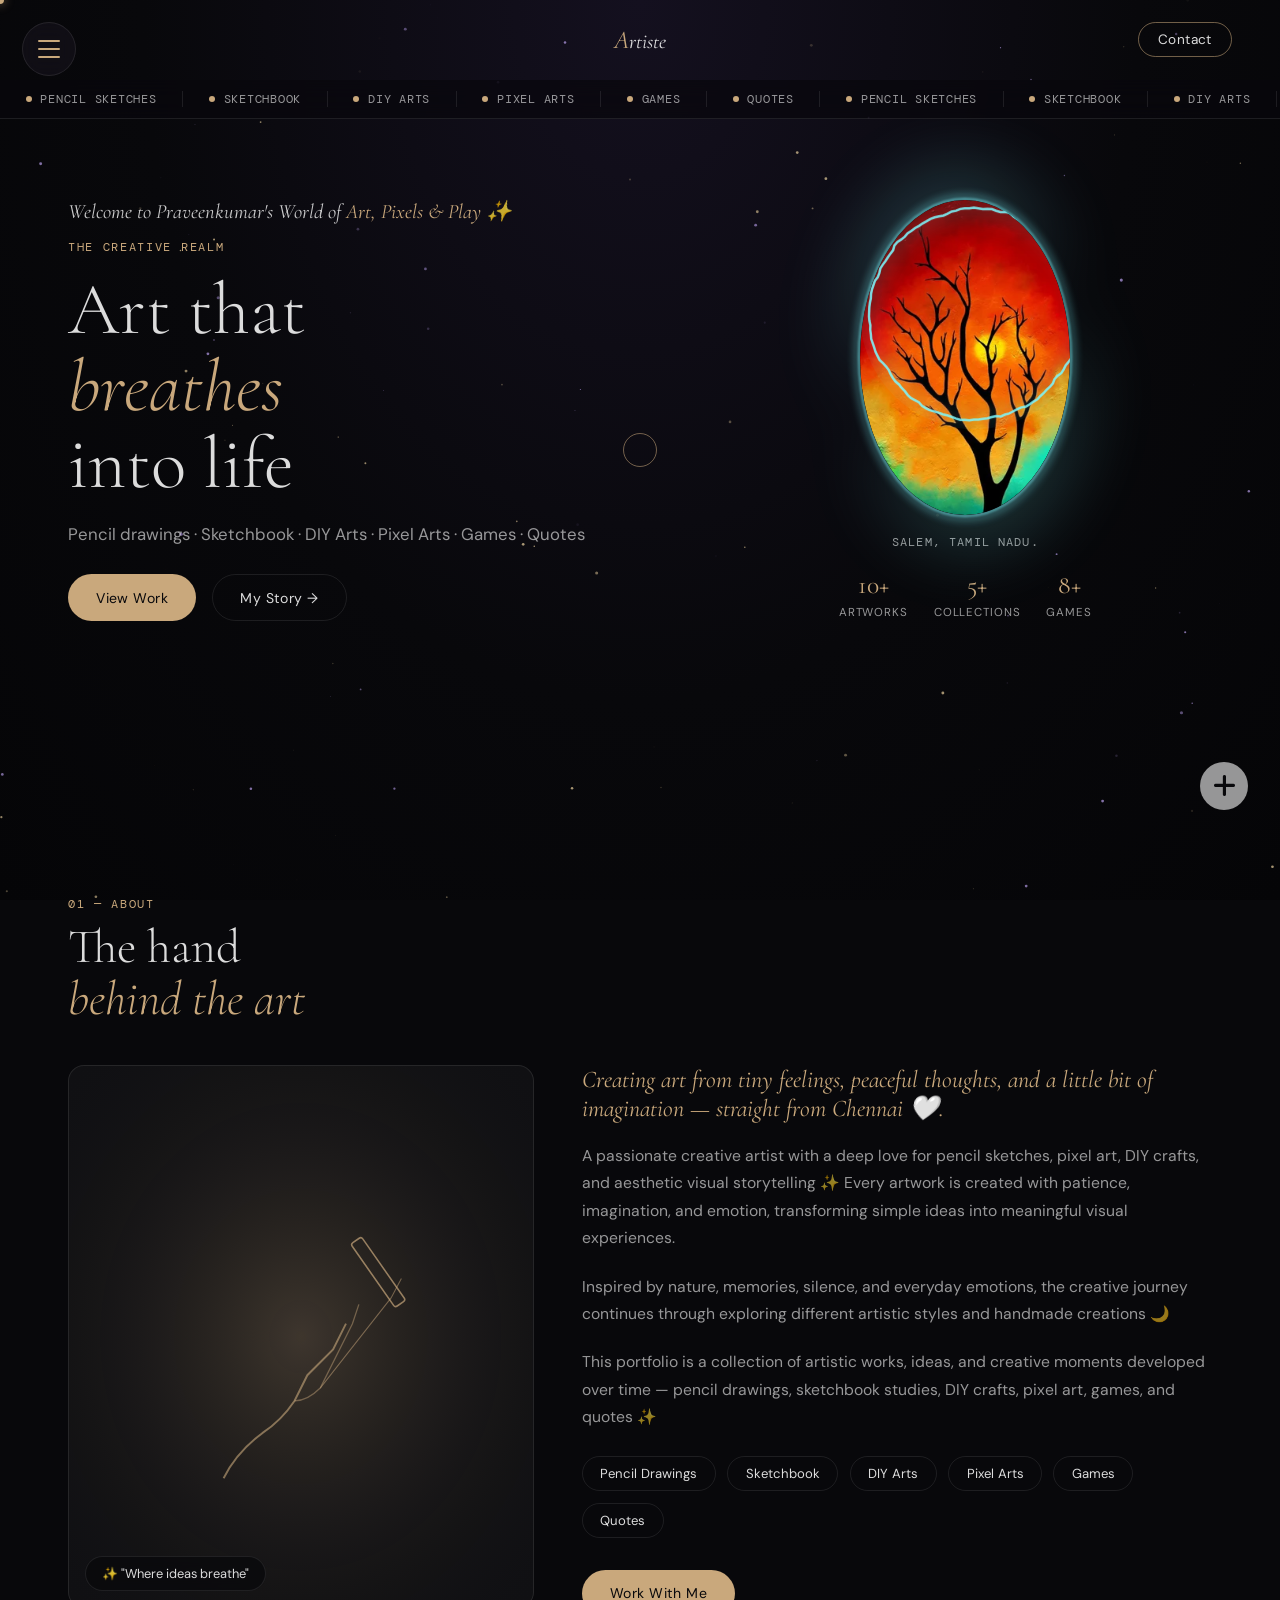
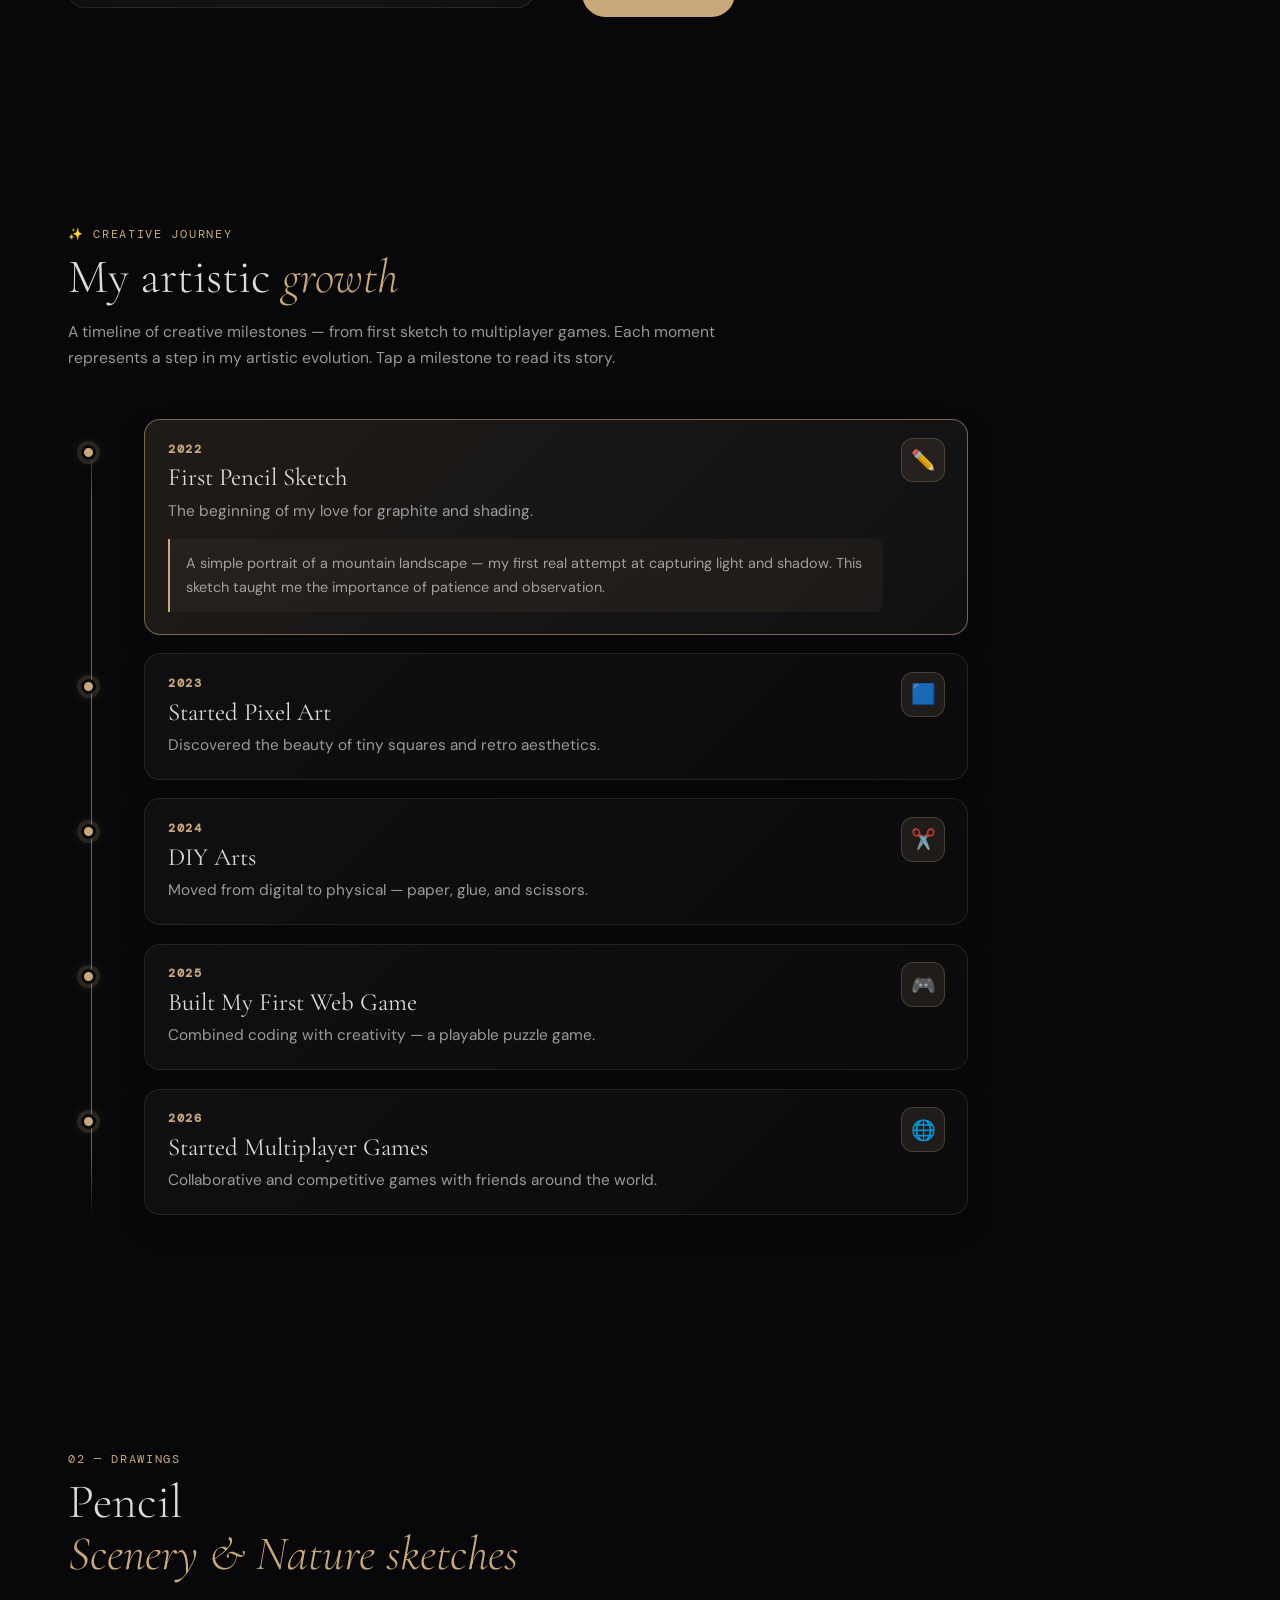
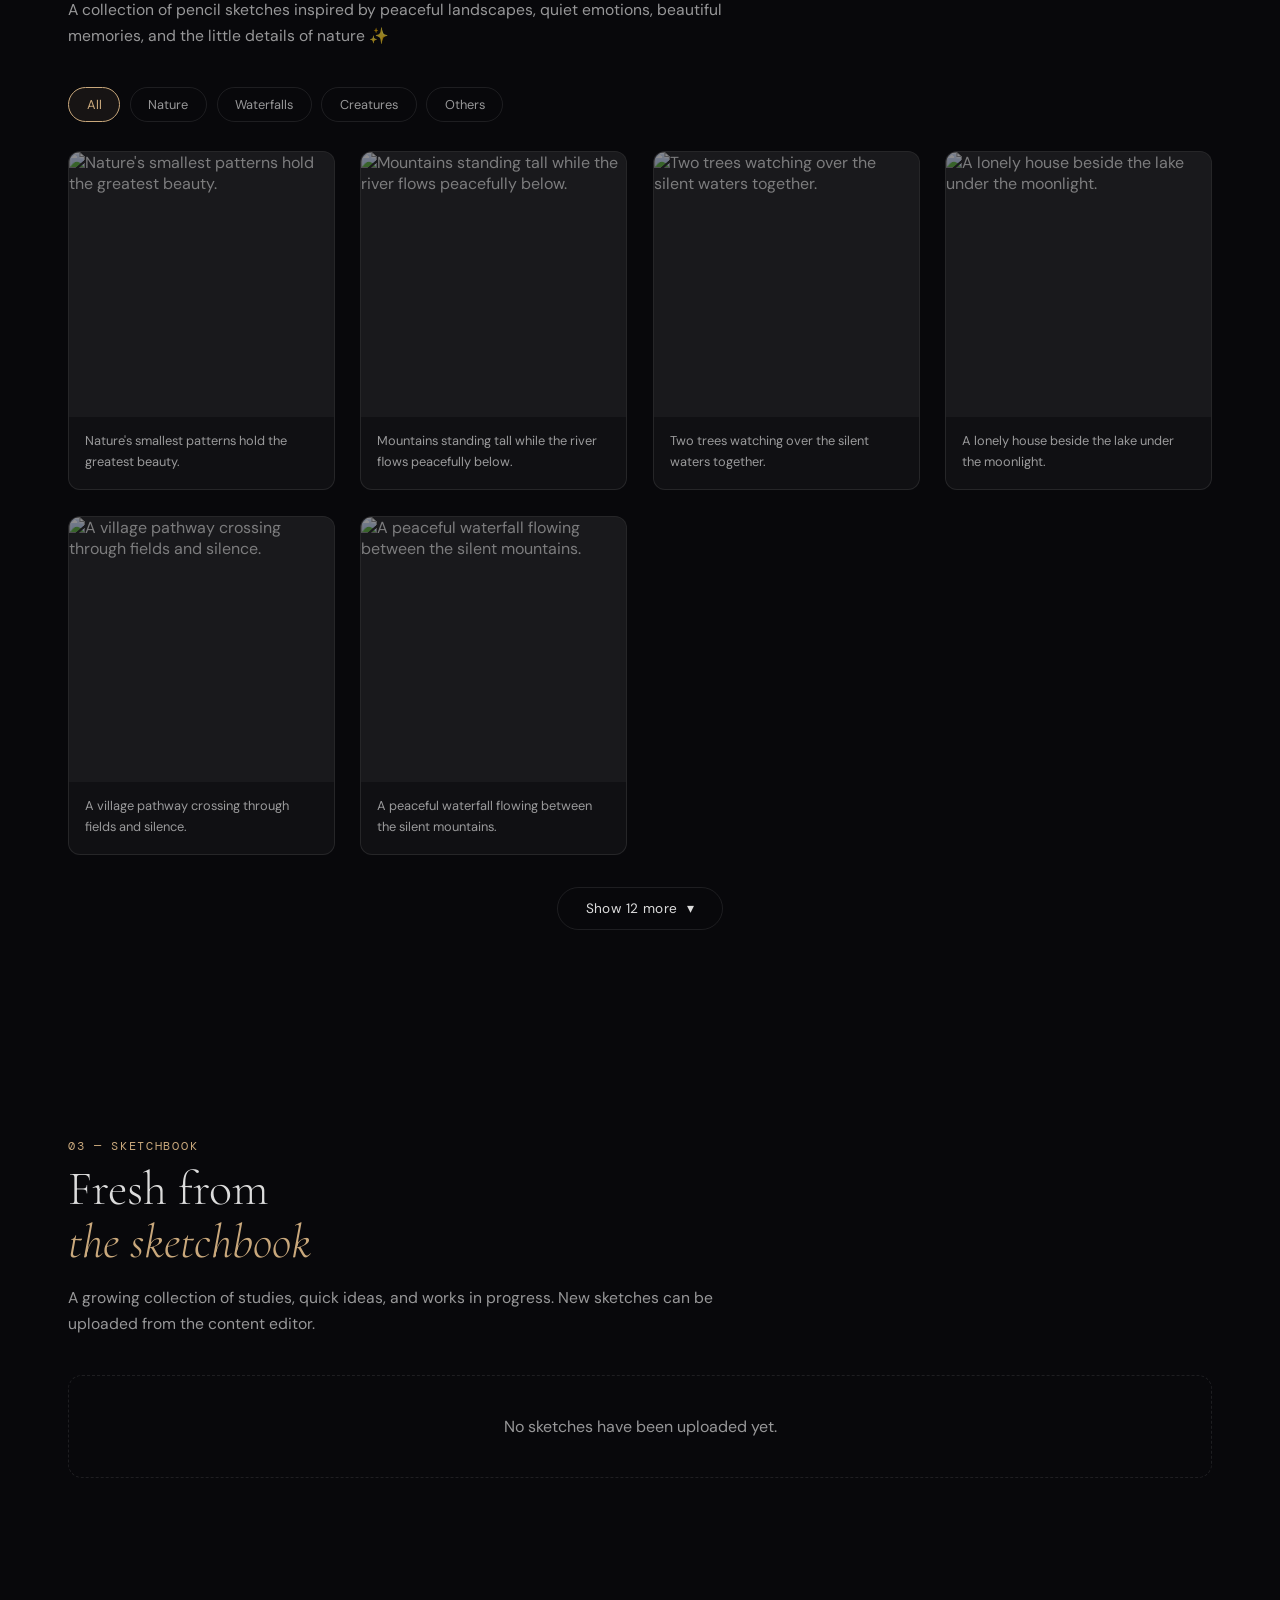
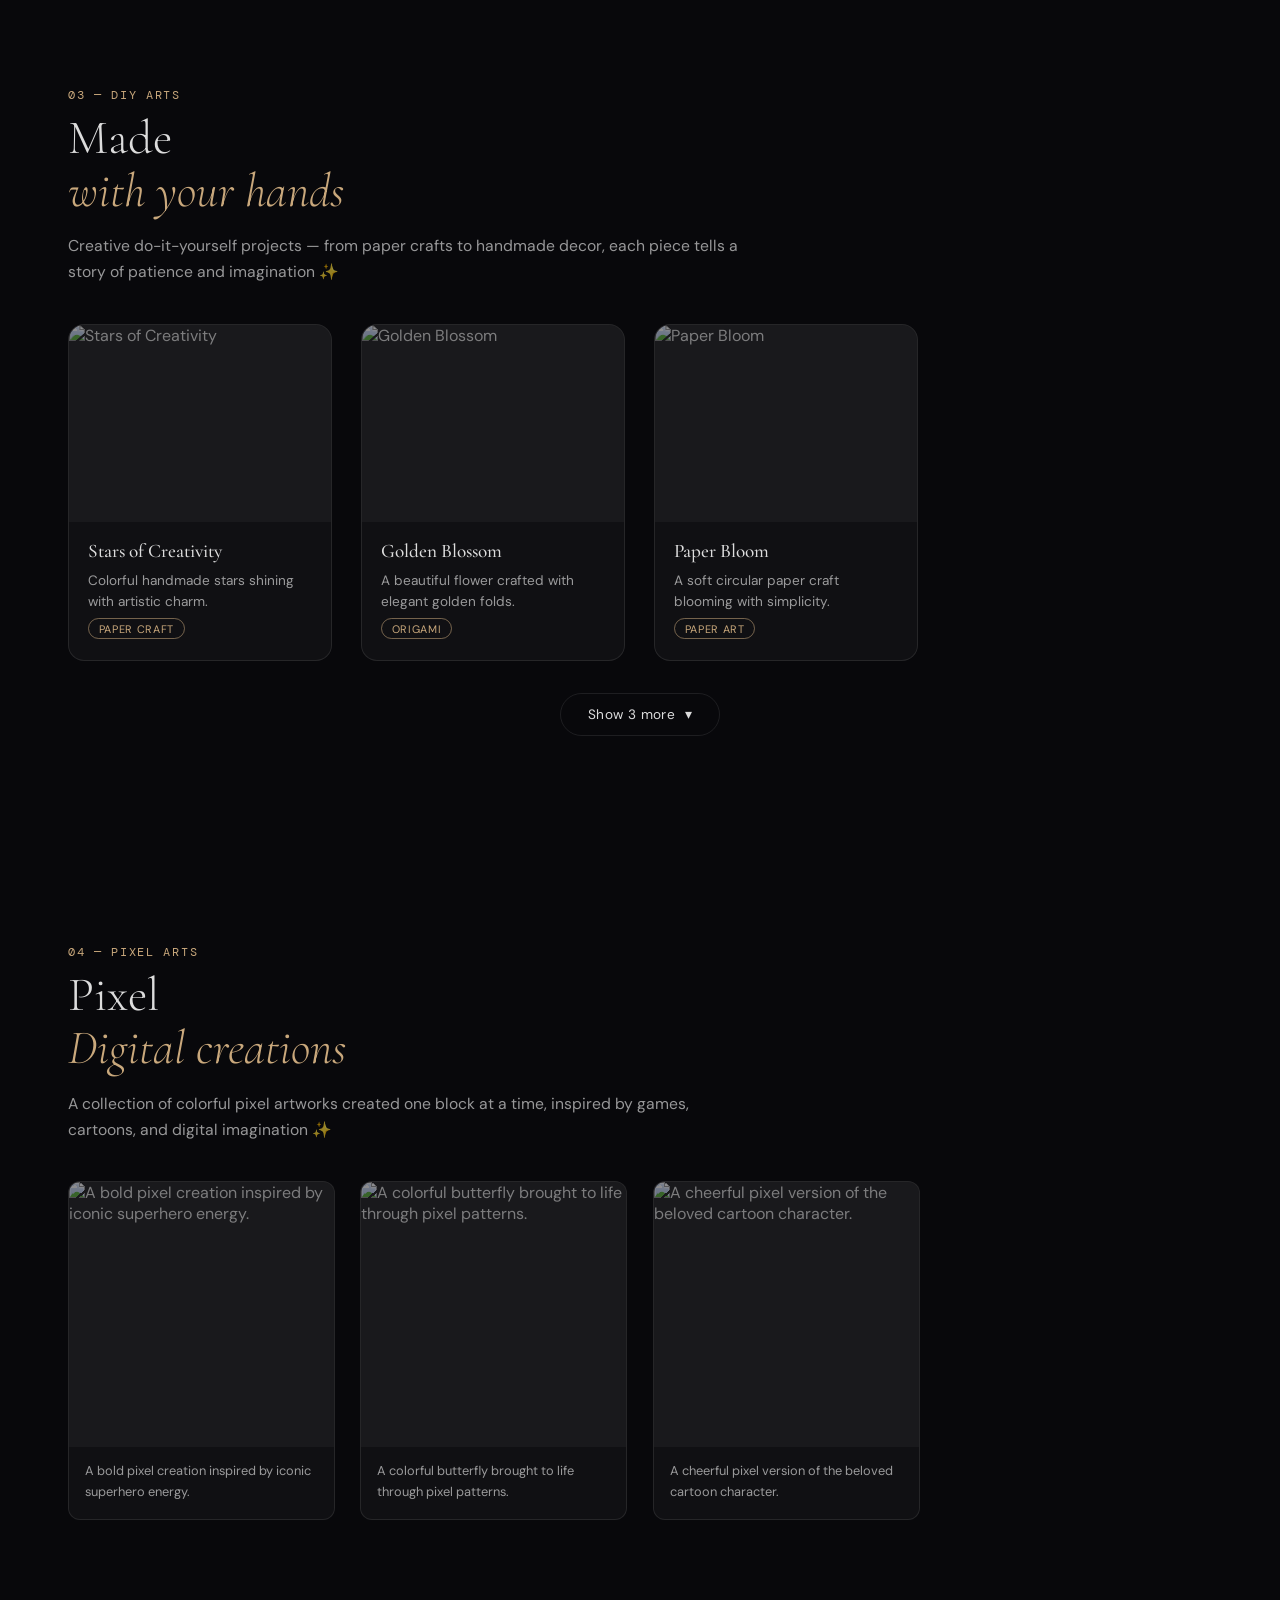
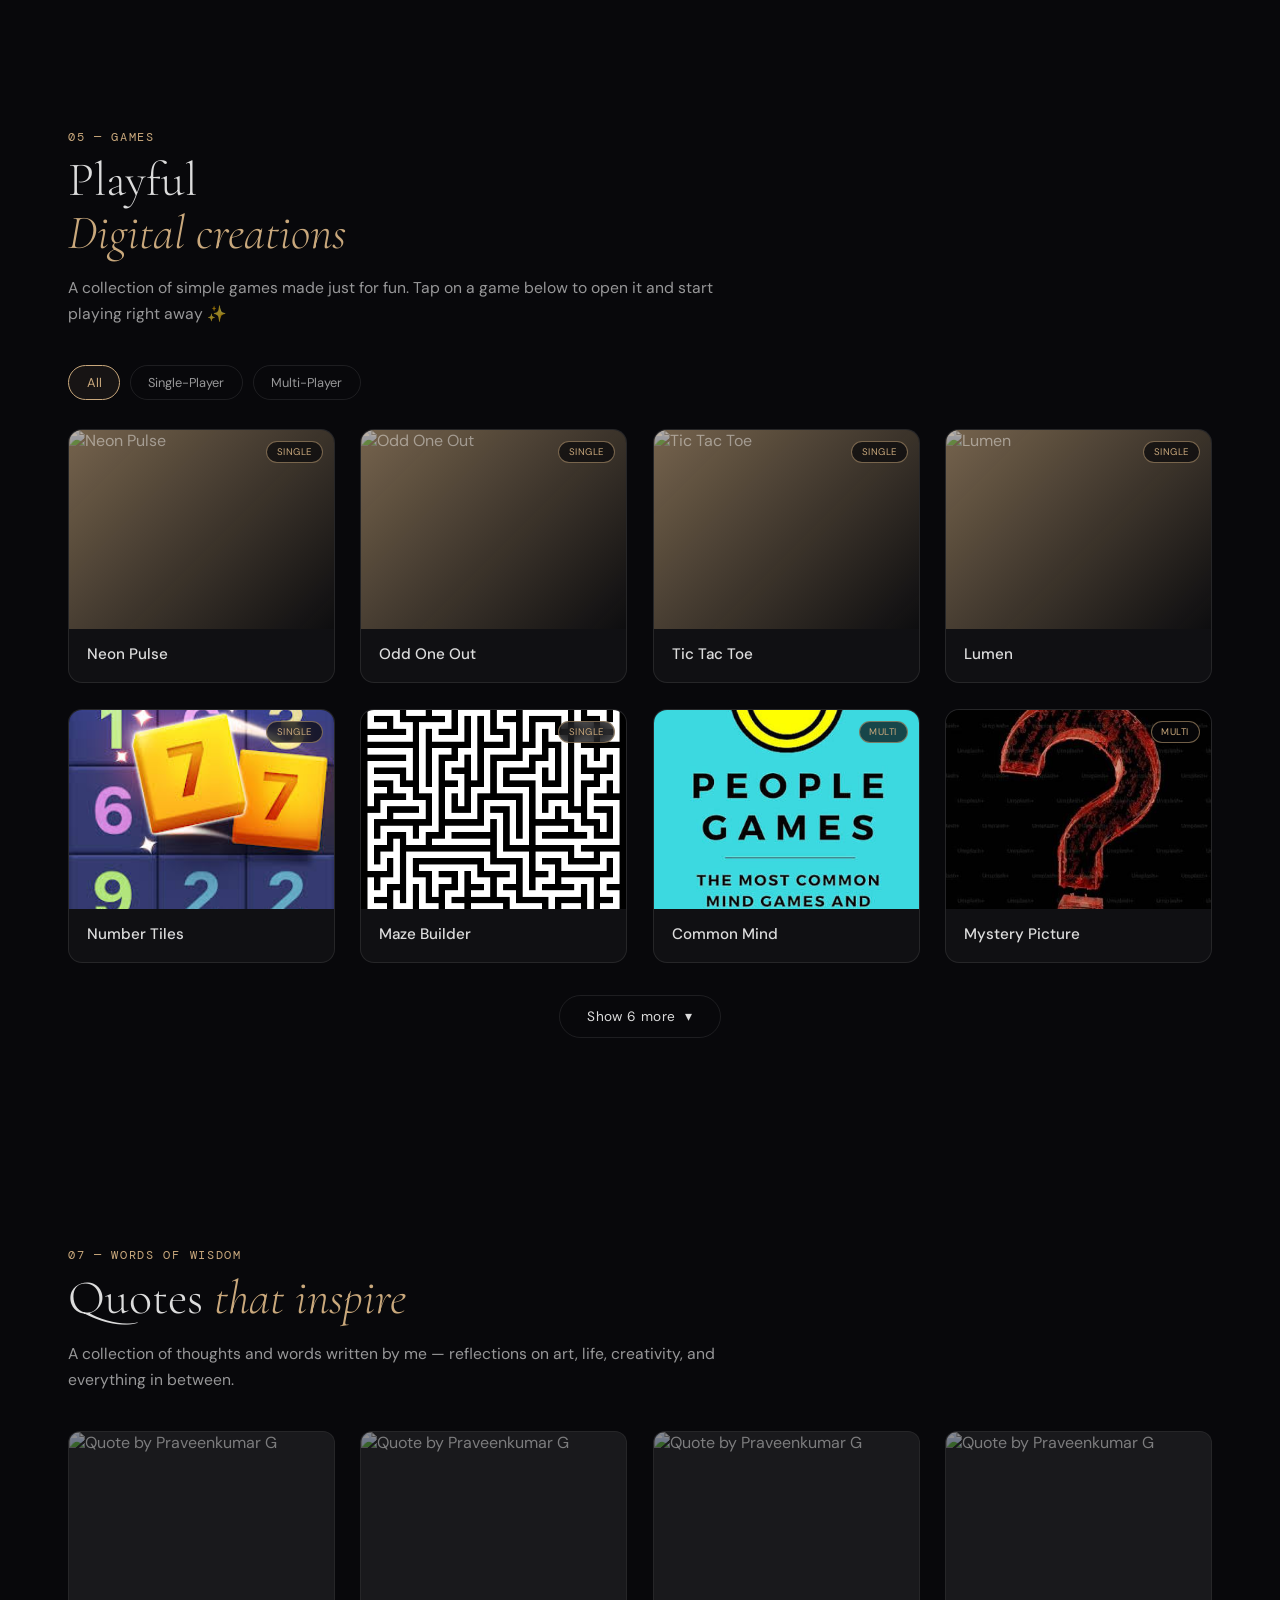
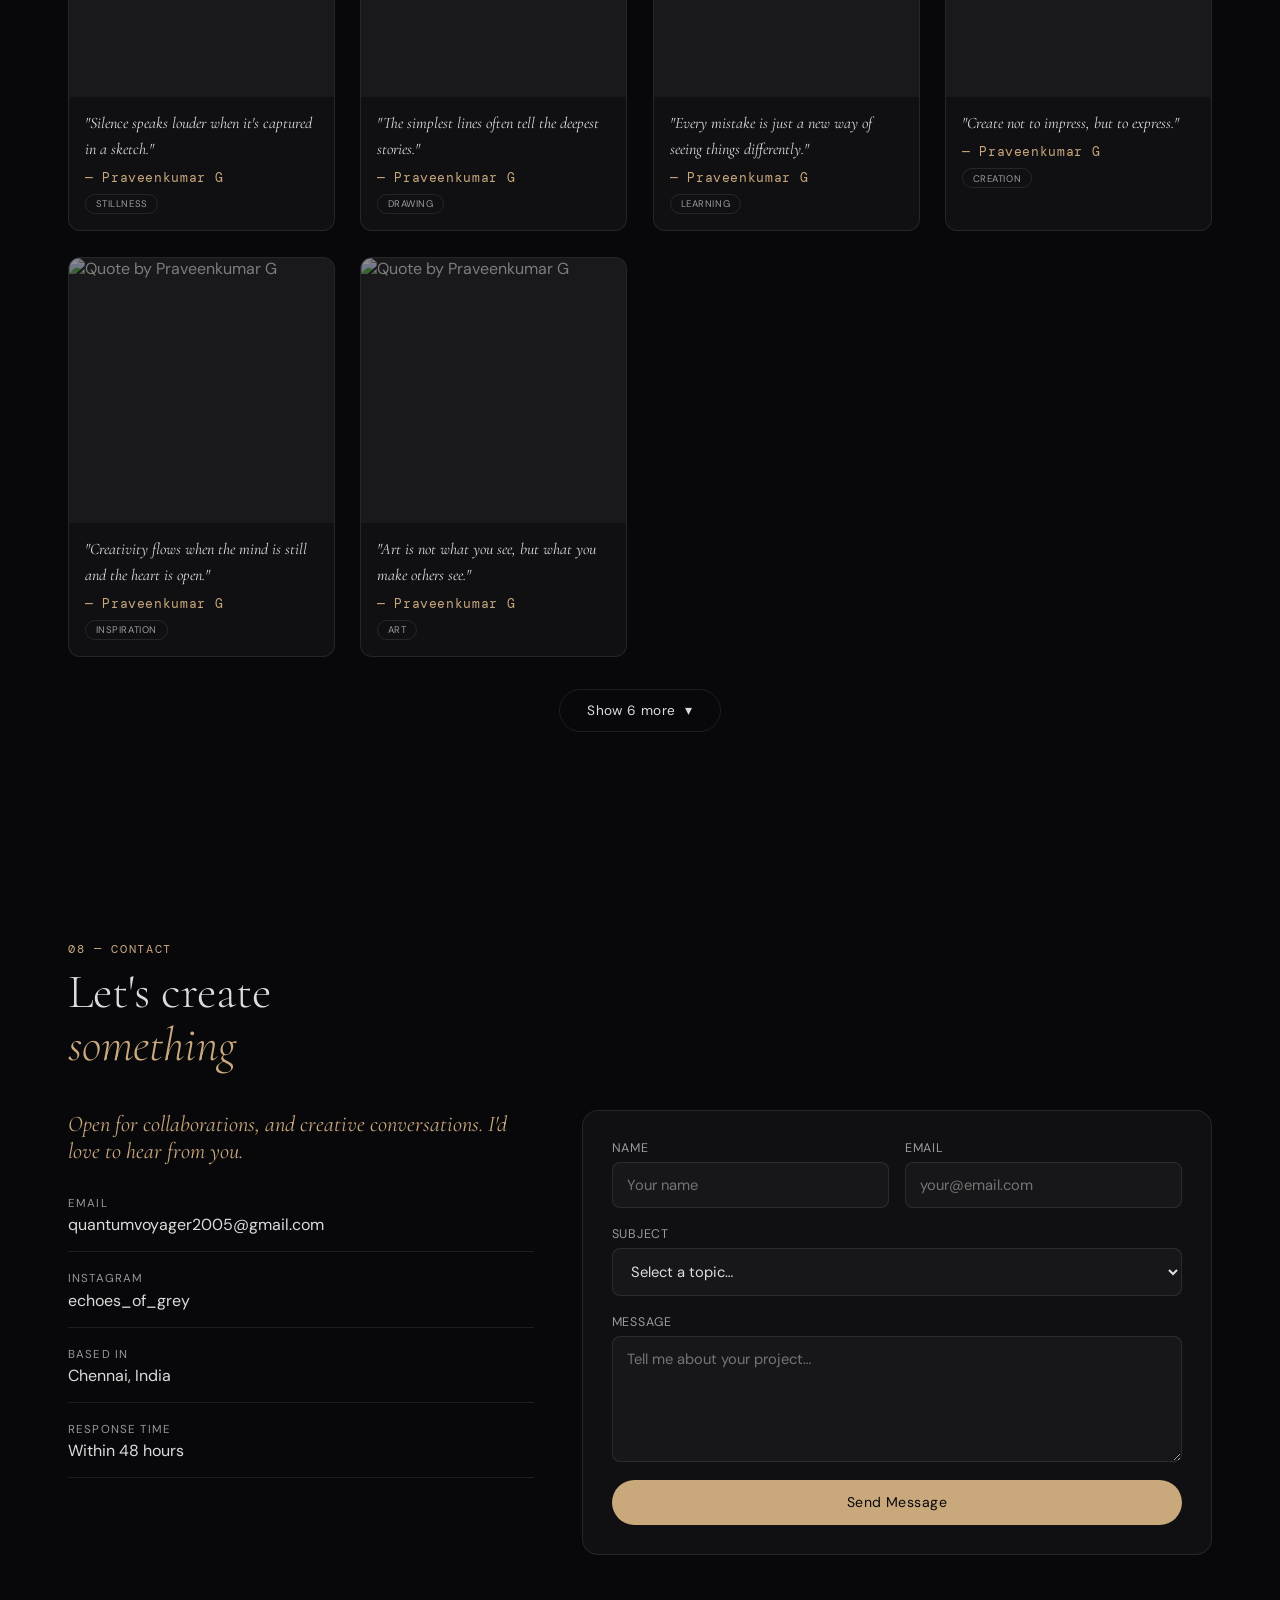
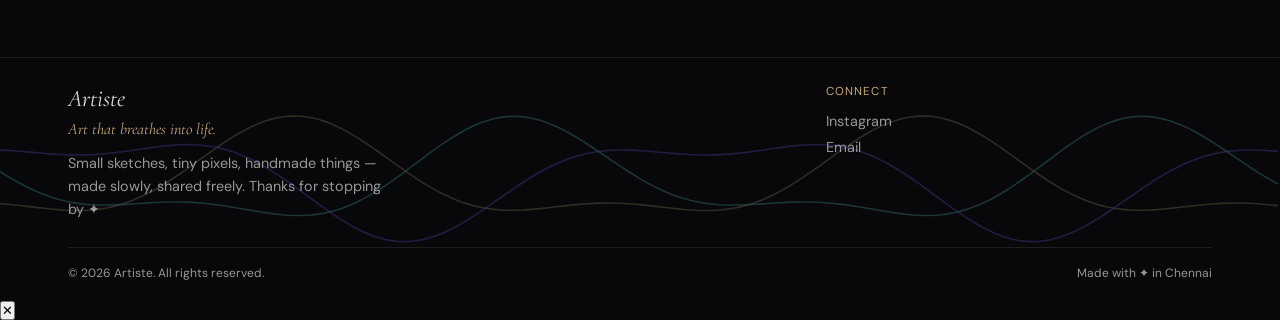
==== commit cd86c2f6: "Fix CMS actions and expandable collections" ====
--- a/praveenkumarg/01/index.html
+++ b/praveenkumarg/01/index.html
@@ -3081,7 +3081,7 @@
                 <span class="hero-title-line italic">breathes</span>
                 <span class="hero-title-line">into life</span>
             </h1>
-            <p class="hero-sub">Pencil drawings · DIY Arts · Pixel Arts · Games</p>
+            <p class="hero-sub">Pencil drawings · Sketchbook · DIY Arts · Pixel Arts · Games · Quotes</p>
             <div class="hero-actions">
                 <a href="#drawings" class="btn btn-primary">View Work</a>
                 <a href="#about" class="btn btn-ghost">My Story →</a>
@@ -3137,12 +3137,14 @@
                     <br>
                     <p class="about-body">Inspired by nature, memories, silence, and everyday emotions, the creative journey continues through exploring different artistic styles and handmade creations 🌙</p>
                     <br>
-                    <p class="about-body">This portfolio is a collection of artistic works, ideas, and creative moments developed over time — sketches, DIY crafts, pixel art, and playable games ✨</p>
+                    <p class="about-body">This portfolio is a collection of artistic works, ideas, and creative moments developed over time — pencil drawings, sketchbook studies, DIY crafts, pixel art, games, and quotes ✨</p>
                     <div class="about-skills">
                         <div class="skill-pill">Pencil Drawings</div>
+                        <div class="skill-pill">Sketchbook</div>
                         <div class="skill-pill">DIY Arts</div>
                         <div class="skill-pill">Pixel Arts</div>
                         <div class="skill-pill">Games</div>
+                        <div class="skill-pill">Quotes</div>
                     </div>
                     <a href="#contact" class="btn btn-primary" style="margin-top:2rem">Work With Me</a>
                 </div>
@@ -4066,7 +4068,7 @@
            9. LOGO LOOP MARQUEE
         ============================================================ */
         (function() {
-            const items = ['Pencil Sketches', 'DIY Arts', 'Pixel Arts', 'Games'];
+            const items = ['Pencil Sketches', 'Sketchbook', 'DIY Arts', 'Pixel Arts', 'Games', 'Quotes'];
             const track = document.getElementById('logoloopTrack');
             const build = () => items.map(label =>
                 `<span class="logoloop-item"><span class="dot"></span>${label}</span>`).join('');
@@ -4264,14 +4266,15 @@
         function checkPassword() {
             const entered = passwordInput.value;
             if (entered === PASSWORD) {
+                // Keep the requested action before closing the modal. Closing it clears
+                // the pending values, which previously made the first add/edit/delete
+                // click appear to do nothing after a successful password check.
+                const action = pendingAction;
+                const data = pendingData;
                 isAuthenticated = true;
                 hidePasswordModal();
                 showAuthState(true);
-                if (pendingAction) {
-                    const action = pendingAction;
-                    const data = pendingData;
-                    pendingAction = null;
-                    pendingData = null;
+                if (action) {
                     if (action === 'add') {
                         openSectionSelector();
                     } else if (action === 'edit') {
@@ -4501,7 +4504,20 @@
             };
         }
 
-        const deployedData = getSeedData();
+        const CONTENT_STORAGE_KEY = 'magical-river-content-v1';
+        const deployedData = loadSavedData();
+
+        function loadSavedData() {
+            try {
+                const saved = localStorage.getItem(CONTENT_STORAGE_KEY);
+                if (!saved) return getSeedData();
+                const parsed = JSON.parse(saved);
+                return parsed && typeof parsed === 'object' ? parsed : getSeedData();
+            } catch (error) {
+                console.warn('Unable to load saved content; using the published content instead.', error);
+                return getSeedData();
+            }
+        }
 
         function getData() {
             return deployedData;
@@ -4532,6 +4548,7 @@
                     return;
                 }
                 deployedData.siteDetails[key] = value;
+                saveData(deployedData);
                 if (key === 'email') {
                     applySiteDetails();
                 } else if (key === 'instagram') {
@@ -4540,7 +4557,10 @@
             });
         });
 
-        function saveData(data) { return data; }
+        function saveData(data) {
+            localStorage.setItem(CONTENT_STORAGE_KEY, JSON.stringify(data));
+            return data;
+        }
 
         function generateId() { return Date.now().toString(36) + Math.random().toString(36).substr(2, 6); }
 
@@ -4871,7 +4891,9 @@
             const data = getData();
             if (!data[section]) data[section] = [];
             item.id = generateId();
-            data[section].push(item);
+            // Put new content first so it is immediately visible even when a grid is
+            // collapsed to its initial number of cards.
+            data[section].unshift(item);
             saveData(data);
             reRender(section);
             setTimeout(afterChange, 300);
@@ -4942,40 +4964,33 @@
             const initial = parseInt(container.dataset.initial || '6', 10);
             const grid = container.querySelector('.gallery-grid, .diy-grid, .play-grid, .quotes-grid');
             if (!grid) return;
-
-            let items = Array.from(grid.children).filter(el => { return el.style.display !== 'none'; });
-
             const existingToggle = container.querySelector('.expand-toggle');
             if (existingToggle) existingToggle.remove();
 
-            if (items.length <= initial) {
-                Array.from(grid.children).forEach(el => el.classList.remove('grid-item-hidden'));
-                return;
-            }
-
-            let open = false;
-
-            function render() {
-                items = Array.from(grid.children).filter(el => el.style.display !== 'none');
-                items.forEach((el, i) => {
-                    el.classList.toggle('grid-item-hidden', !open && i >= initial);
+            const visibleItems = Array.from(grid.children).filter(el => el.style.display !== 'none');
+            Array.from(grid.children).forEach(el => el.classList.remove('grid-item-hidden'));
+            if (visibleItems.length <= initial) return;
+
+            let expanded = false;
+            const updateGrid = () => {
+                visibleItems.forEach((item, index) => {
+                    item.classList.toggle('grid-item-hidden', !expanded && index >= initial);
                 });
-            }
-            render();
-
-            const btn = document.createElement('button');
-            btn.className = 'expand-toggle';
-            const totalItems = items.length;
-            btn.innerHTML =
-                `<span class="btn-label">Show ${totalItems - initial} more</span><span class="chev">▾</span>`;
-            btn.addEventListener('click', () => {
-                open = !open;
-                btn.classList.toggle('is-open', open);
-                btn.querySelector('.btn-label').textContent = open ? 'Show less' :
-                    `Show ${totalItems - initial} more`;
-                render();
+            };
+
+            const button = document.createElement('button');
+            button.type = 'button';
+            button.className = 'expand-toggle';
+            button.innerHTML = `<span class="btn-label">Show ${visibleItems.length - initial} more</span><span class="chev">▾</span>`;
+            button.addEventListener('click', () => {
+                expanded = !expanded;
+                button.classList.toggle('is-open', expanded);
+                button.querySelector('.btn-label').textContent = expanded ? 'Show less' :
+                    `Show ${visibleItems.length - initial} more`;
+                updateGrid();
             });
-            grid.after(btn);
+            updateGrid();
+            grid.after(button);
         }
 
         // ---------- Filter Event Binding ----------
@@ -5271,8 +5286,9 @@
                 try {
                     if (currentSection === 'siteDetails') {
                         deployedData.siteDetails = itemData;
+                        saveData(deployedData);
                         applySiteDetails();
-                        showStatus('✅ Site details updated for this session.', 'var(--gold)');
+                        showStatus('✅ Site details updated successfully!', 'var(--gold)');
                     } else if (editId) {
                         updateItem(currentSection, editId, itemData);
                         showStatus('✅ Item updated successfully!', 'var(--gold)');
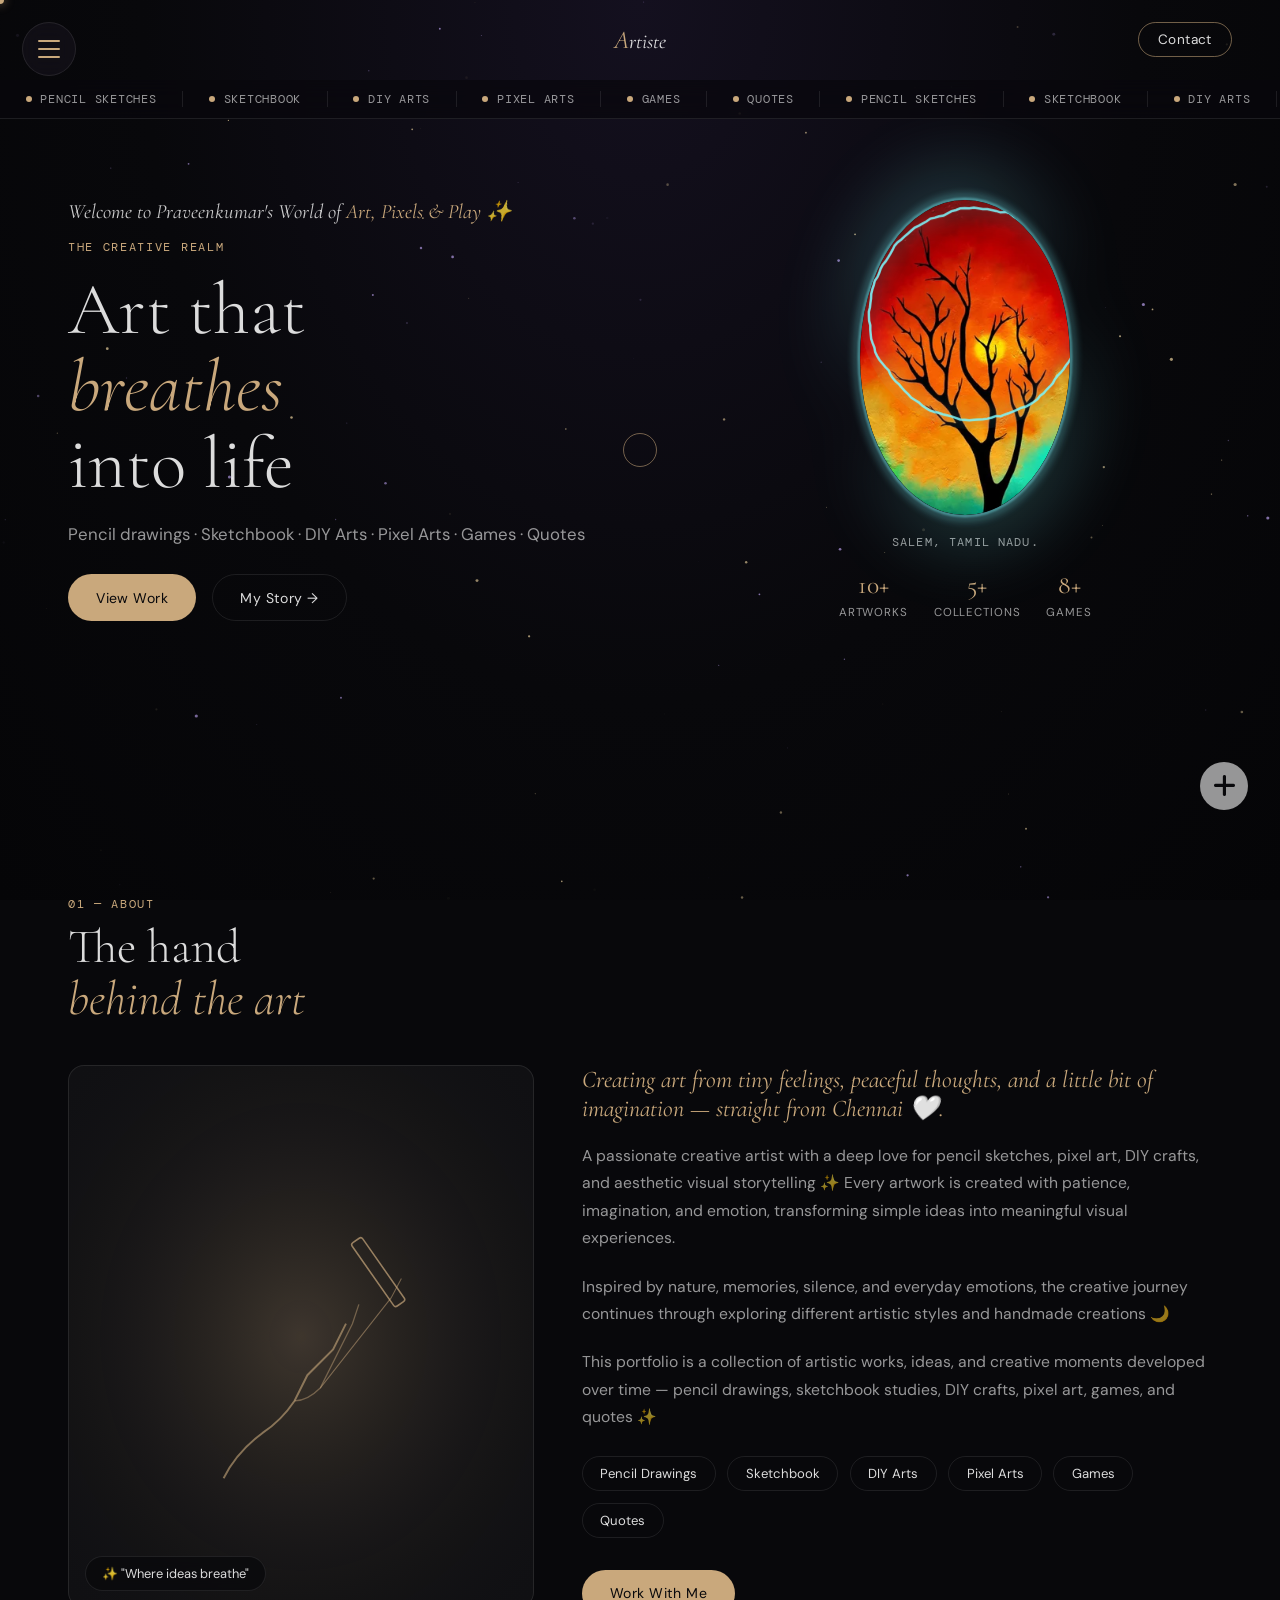
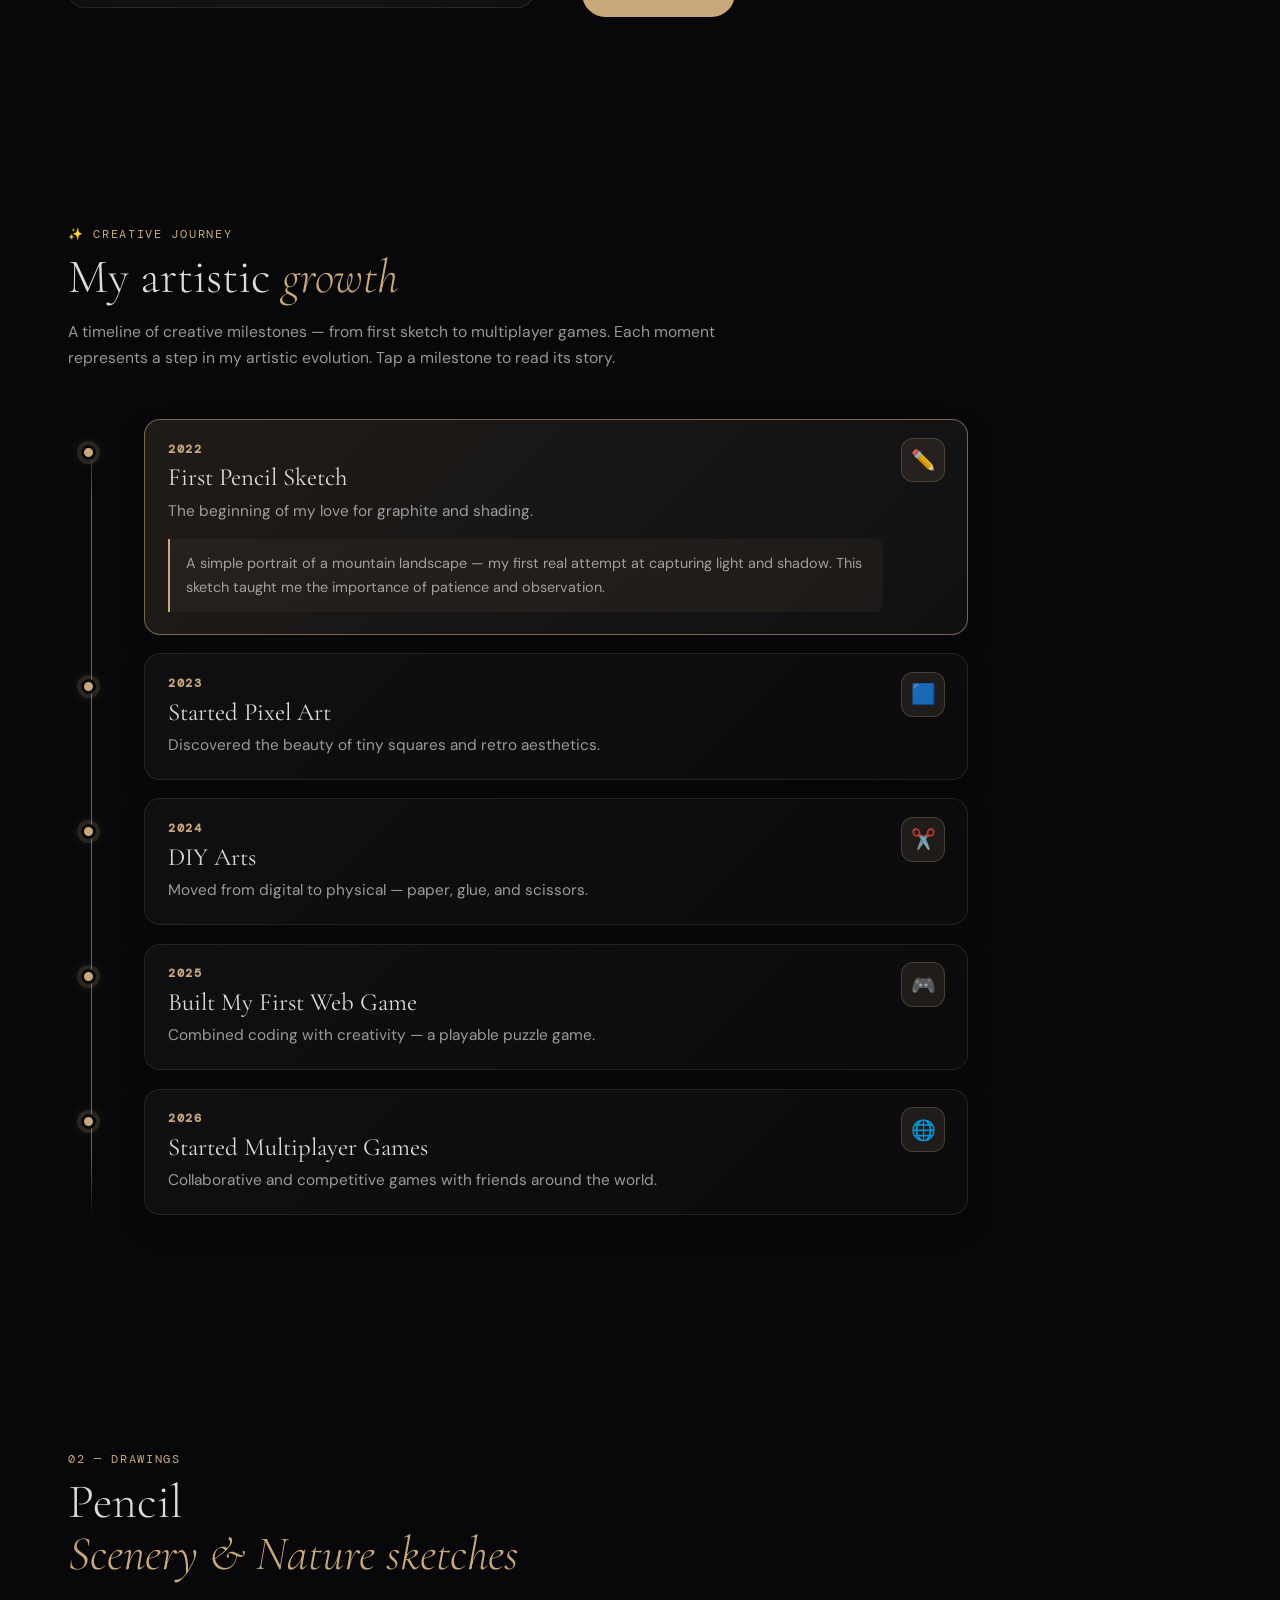
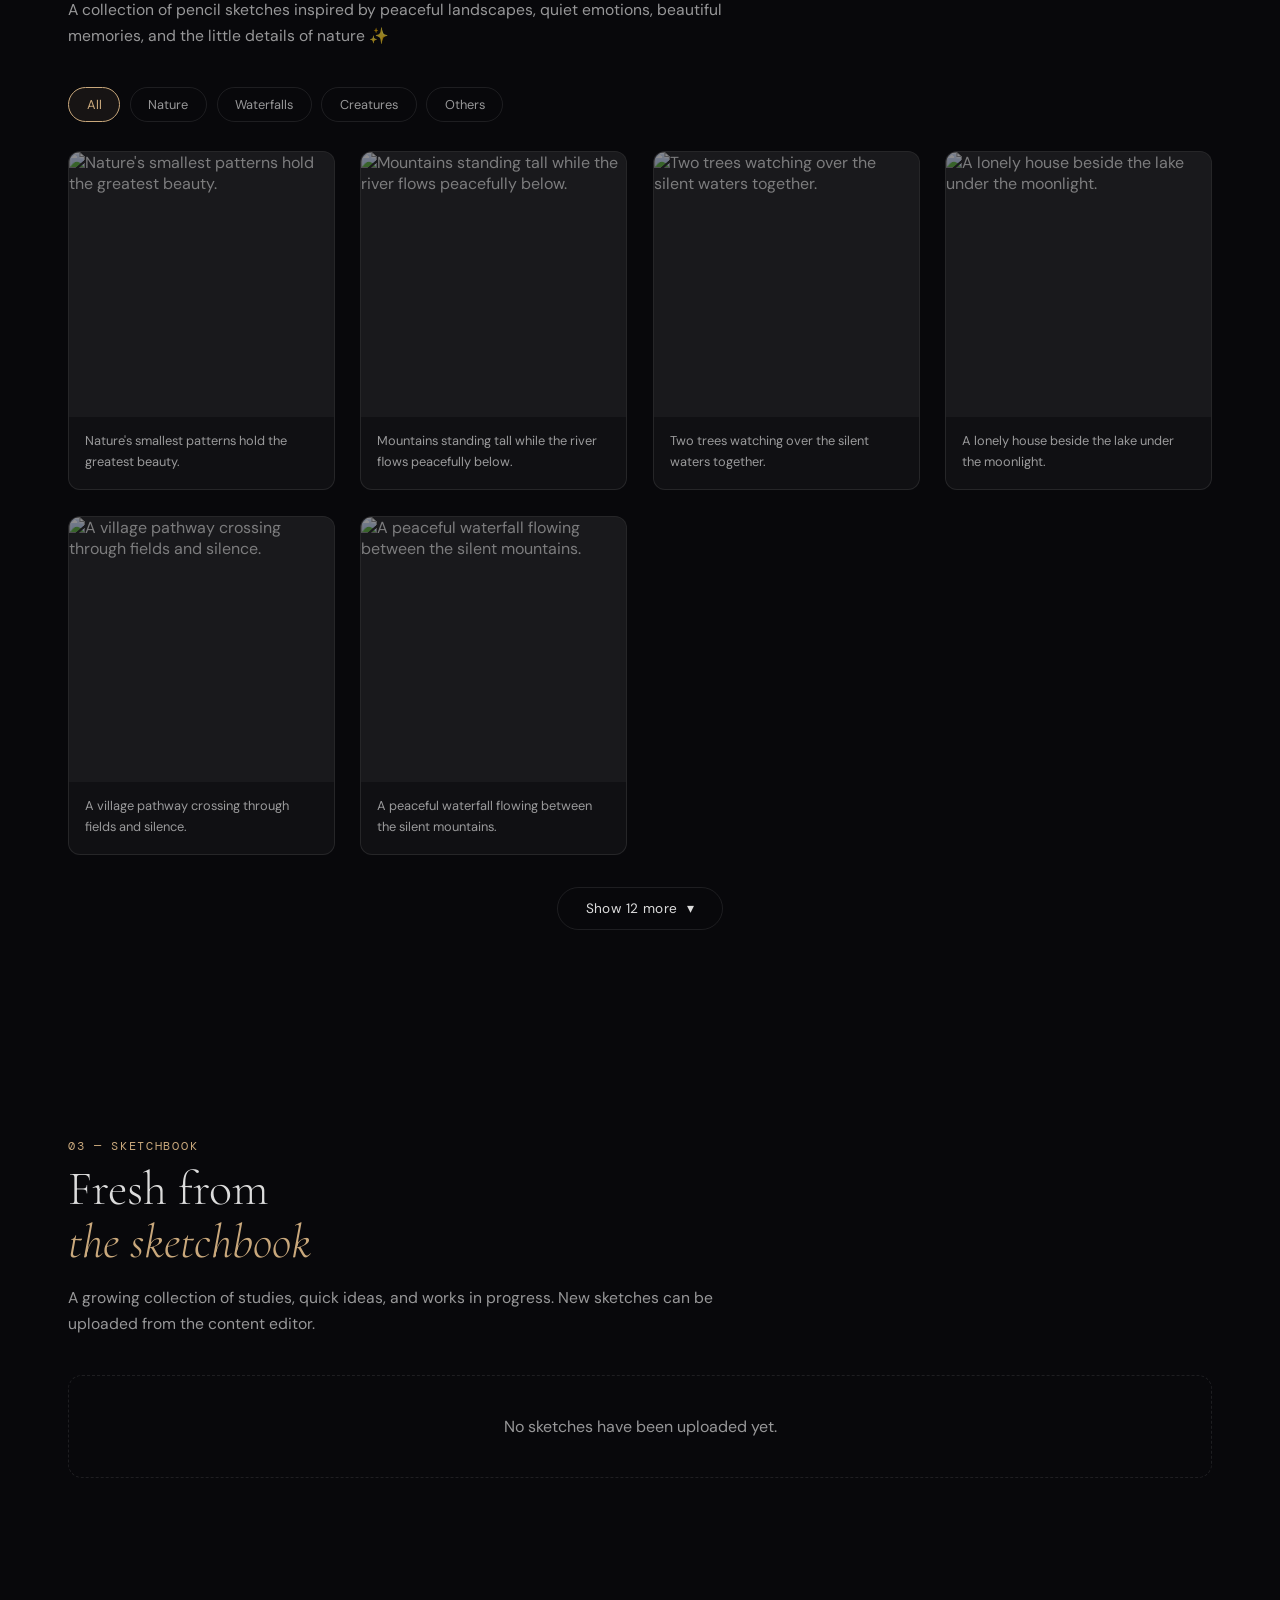
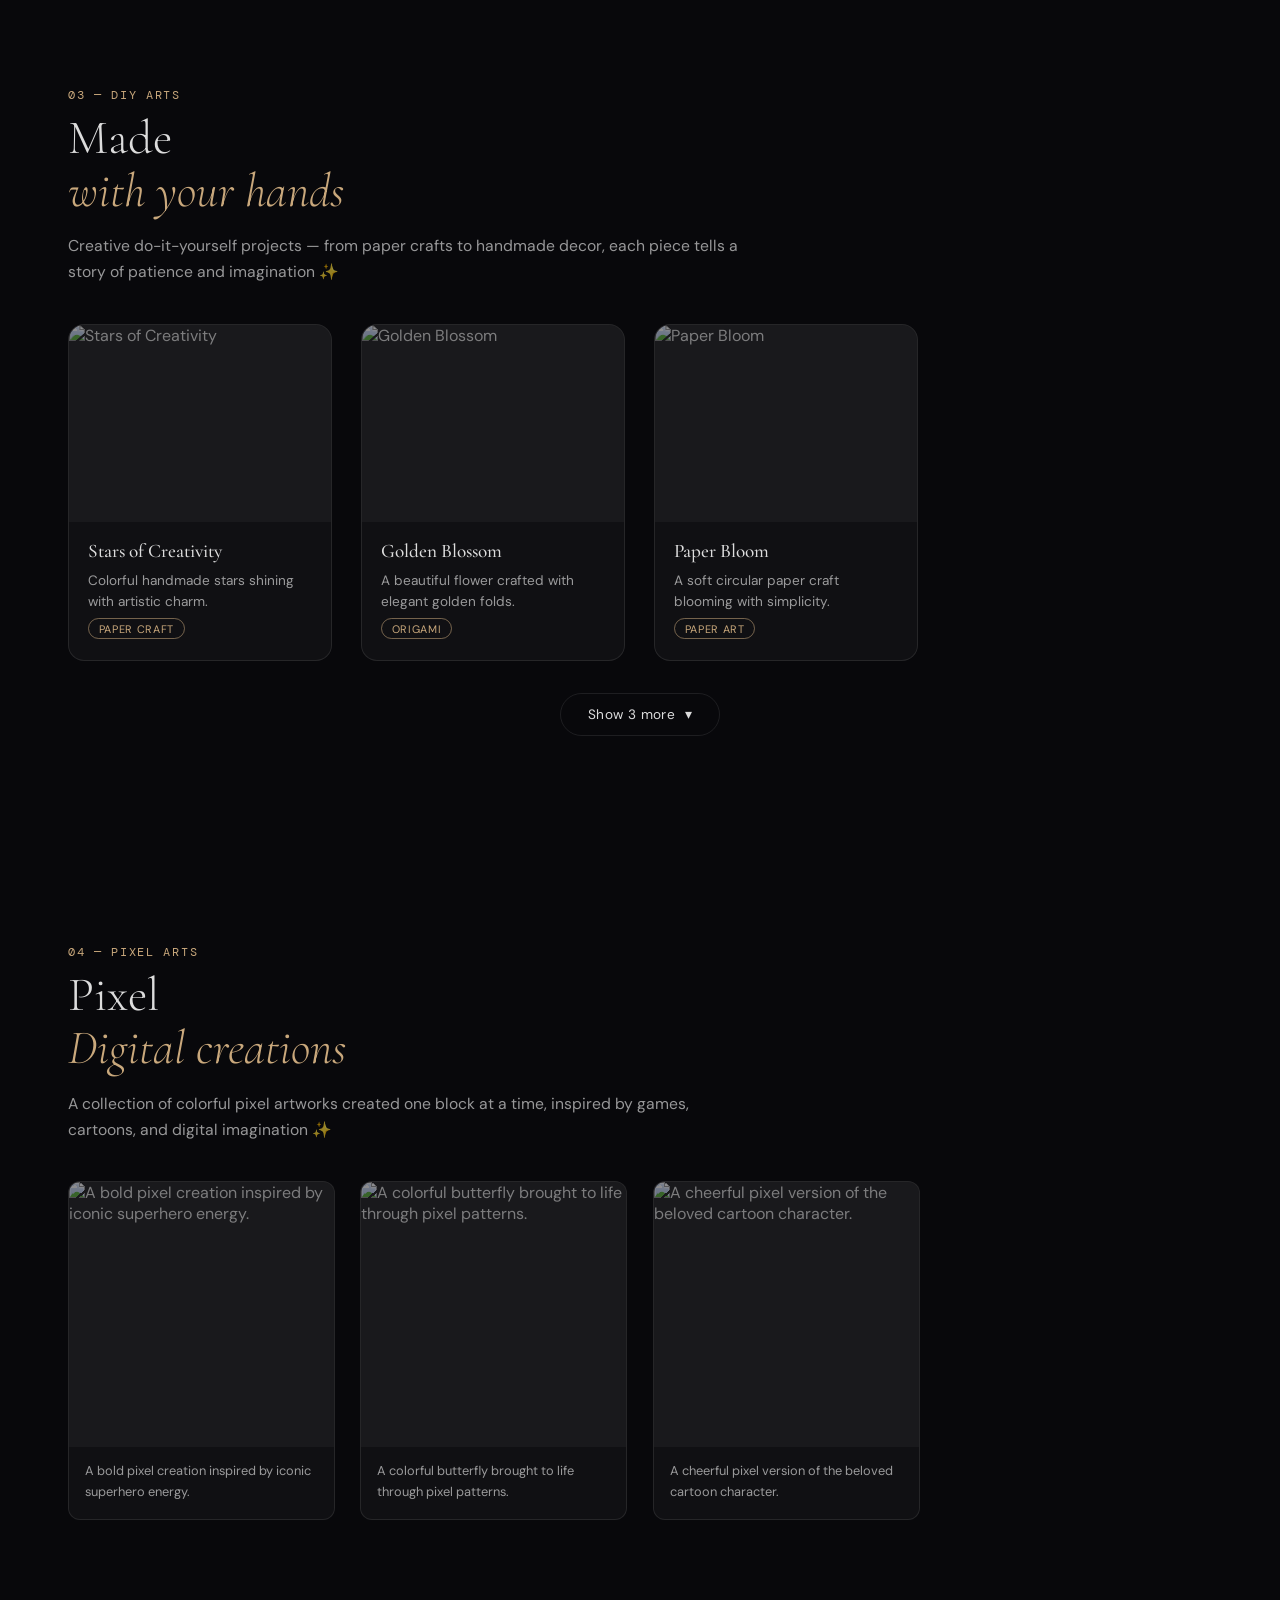
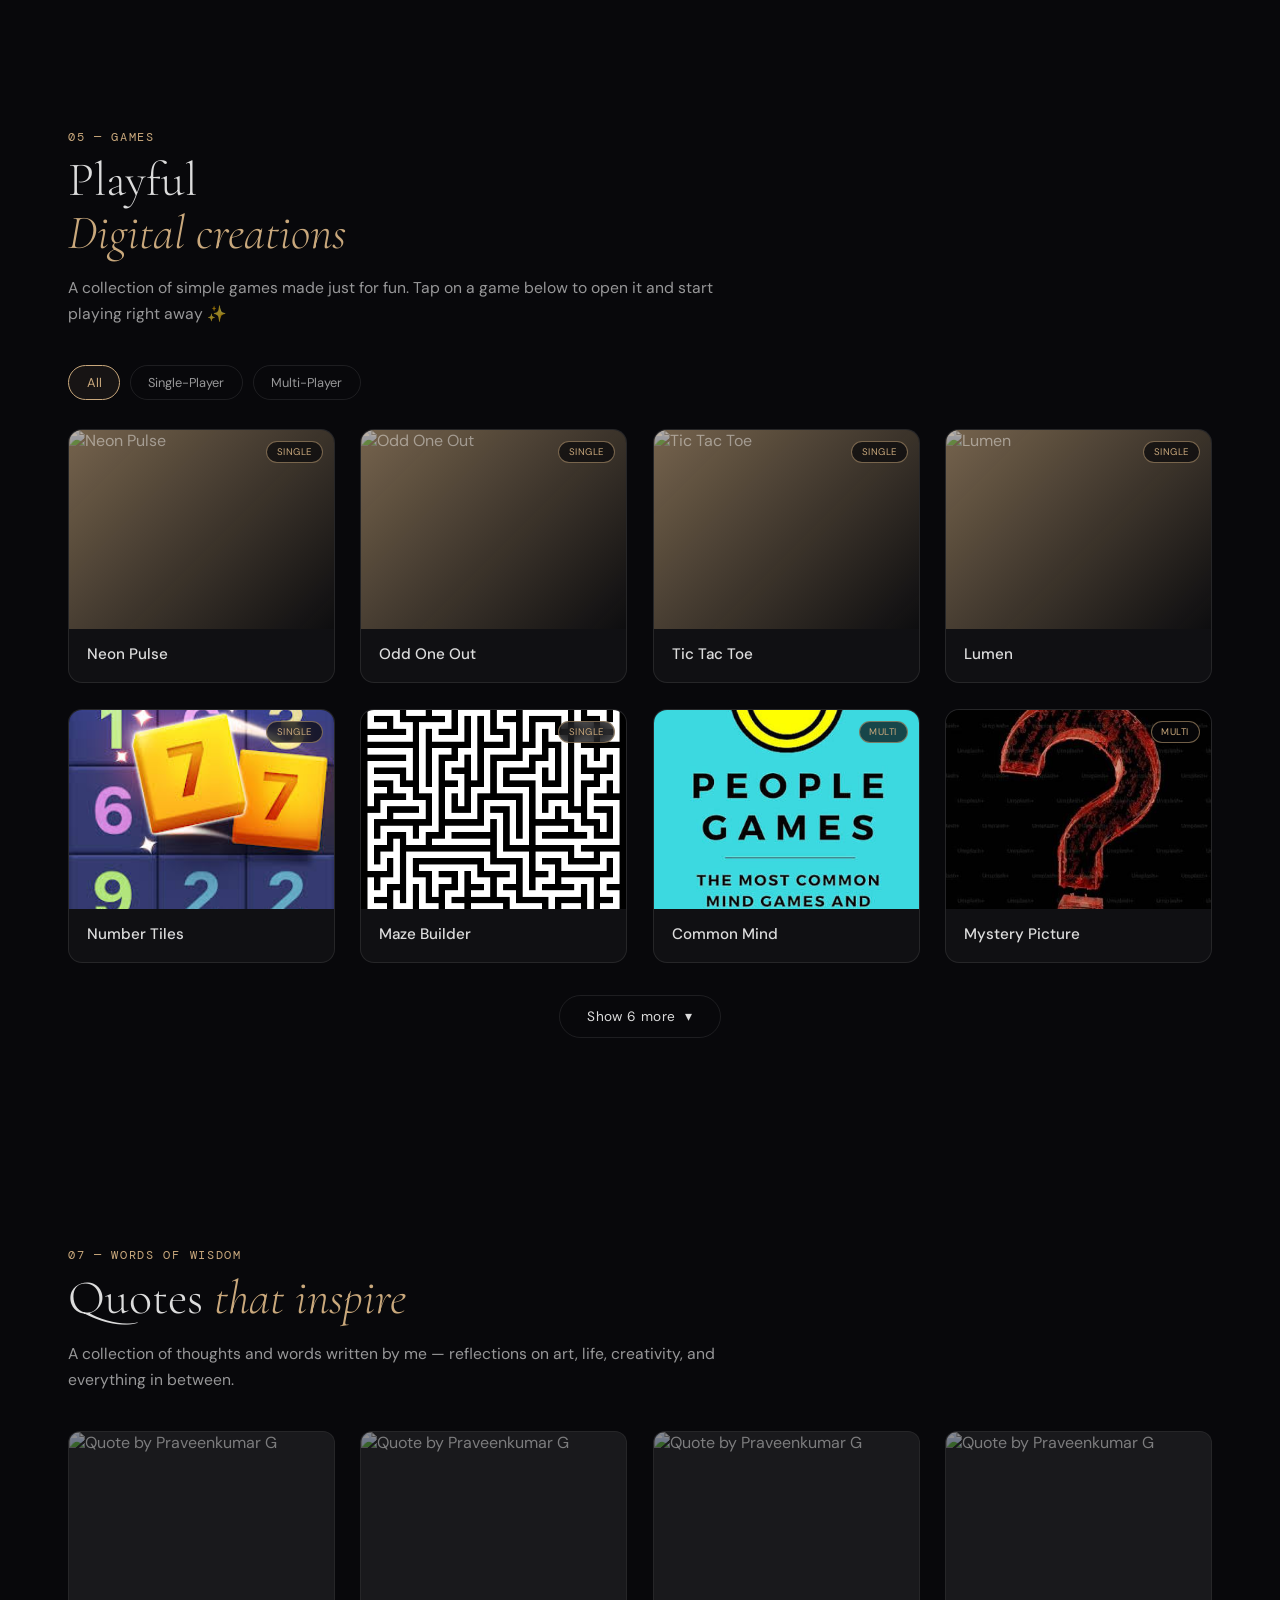
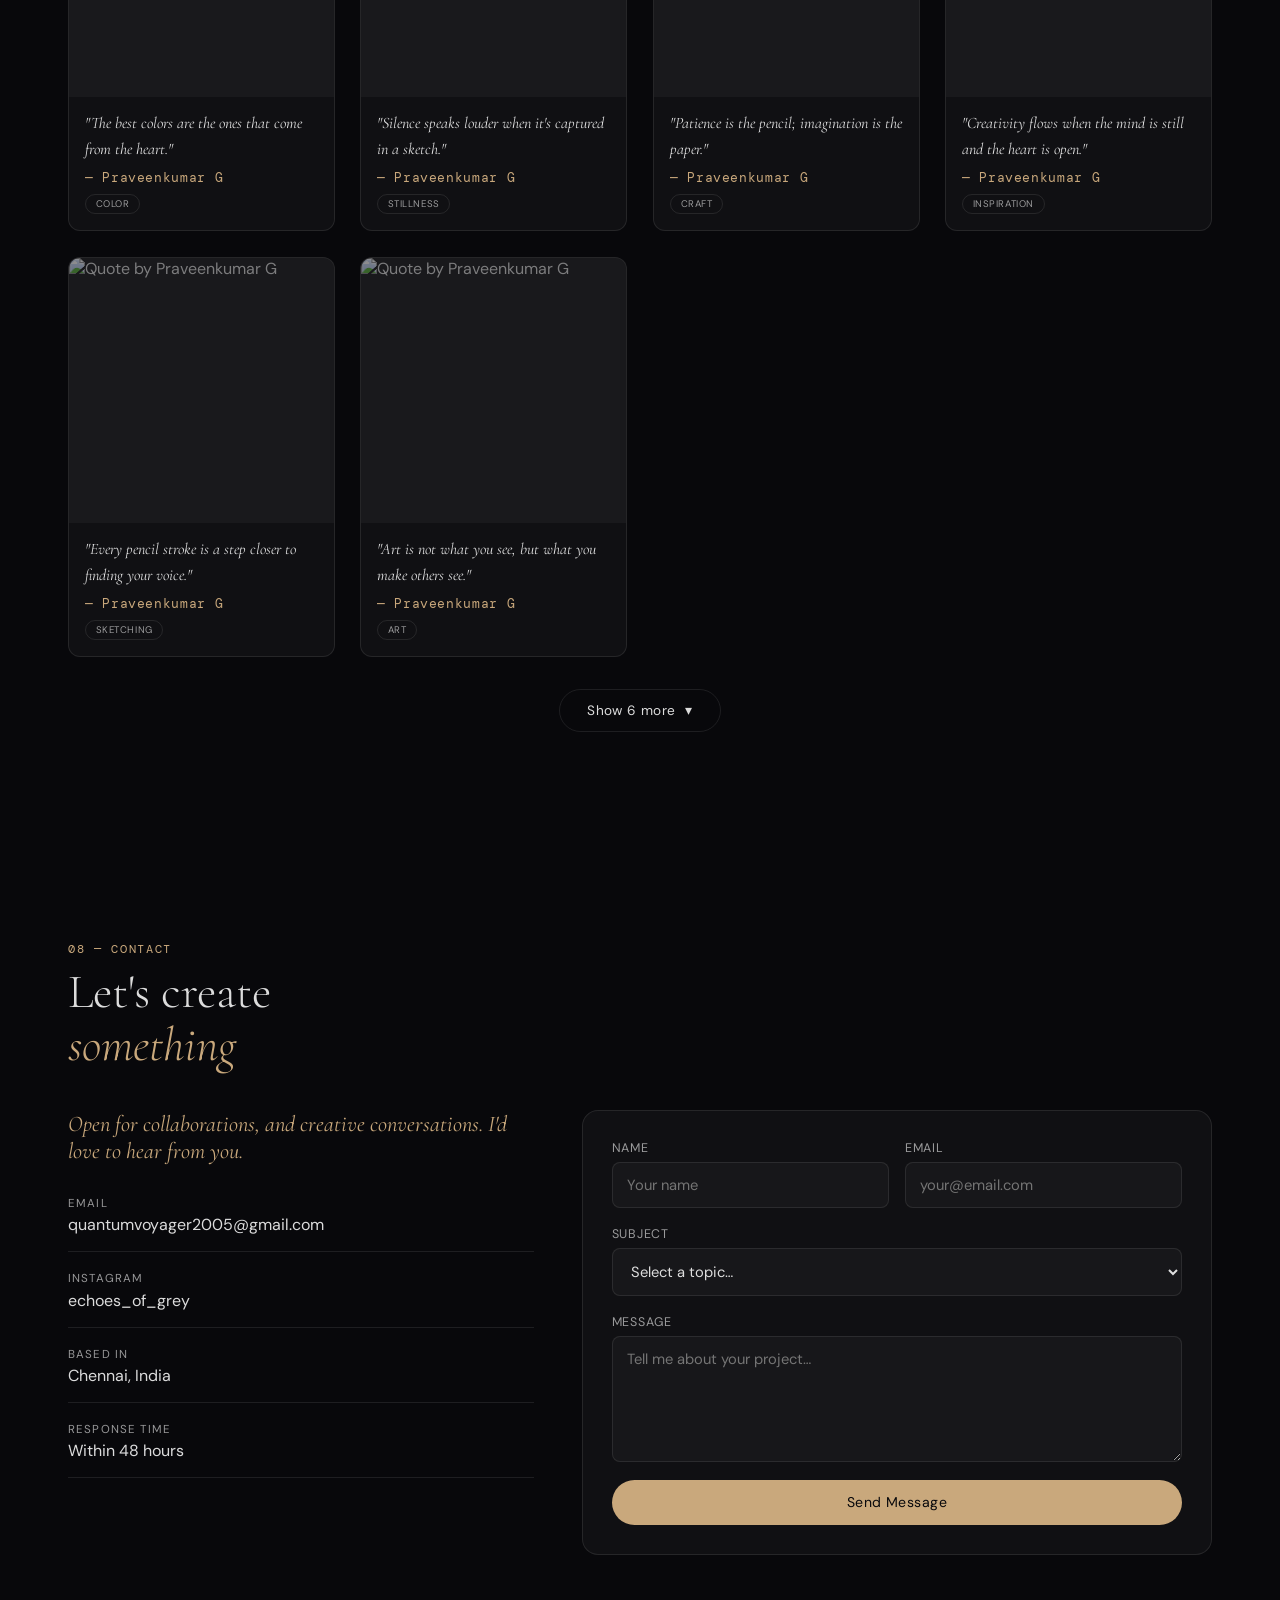
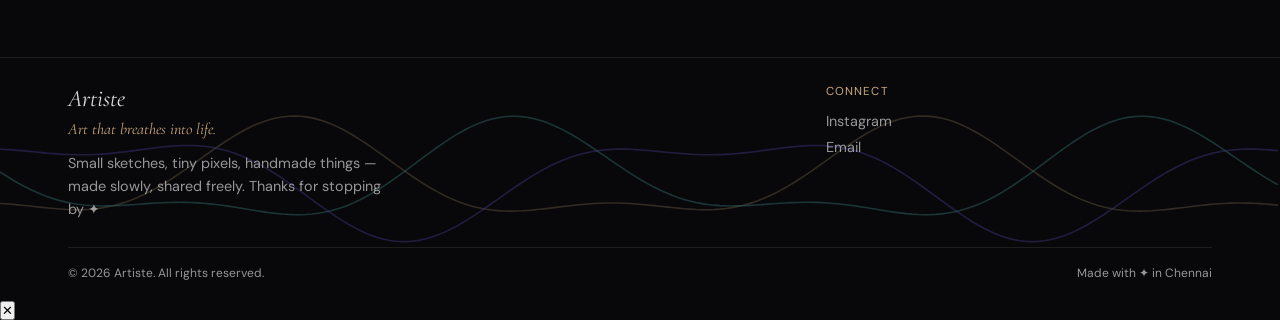
==== commit 03705b6c: "Prevent repeated delete confirmations" ====
--- a/praveenkumarg/01/index.html
+++ b/praveenkumarg/01/index.html
@@ -4849,34 +4849,34 @@
         }
 
         // ---------- Card Actions ----------
+        let cardActionsBound = false;
+
         function bindCardActions() {
-            document.querySelectorAll('.btn-edit').forEach(btn => {
-                btn.addEventListener('click', function(e) {
-                    e.stopPropagation();
-                    e.preventDefault();
-                    const id = this.dataset.id;
-                    const section = this.dataset.section;
-                    if (isAuthenticated) {
-                        openEditForm(section, id);
-                    } else {
-                        showPasswordModal('edit', { section: section, id: id });
+            if (cardActionsBound) return;
+            cardActionsBound = true;
+
+            document.addEventListener('click', function(e) {
+                const button = e.target.closest('.btn-edit, .btn-delete');
+                if (!button) return;
+
+                e.stopPropagation();
+                e.preventDefault();
+                const id = button.dataset.id;
+                const section = button.dataset.section;
+
+                if (button.classList.contains('btn-edit')) {
+                    if (isAuthenticated) openEditForm(section, id);
+                    else showPasswordModal('edit', { section: section, id: id });
+                    return;
+                }
+
+                if (isAuthenticated) {
+                    if (confirm('Are you sure you want to delete this item?')) {
+                        deleteItem(section, id);
                     }
-                });
-            });
-            document.querySelectorAll('.btn-delete').forEach(btn => {
-                btn.addEventListener('click', function(e) {
-                    e.stopPropagation();
-                    e.preventDefault();
-                    const id = this.dataset.id;
-                    const section = this.dataset.section;
-                    if (isAuthenticated) {
-                        if (confirm('Are you sure you want to delete this item?')) {
-                            deleteItem(section, id);
-                        }
-                    } else {
-                        showPasswordModal('delete', { section: section, id: id });
-                    }
-                });
+                } else {
+                    showPasswordModal('delete', { section: section, id: id });
+                }
             });
         }
 
